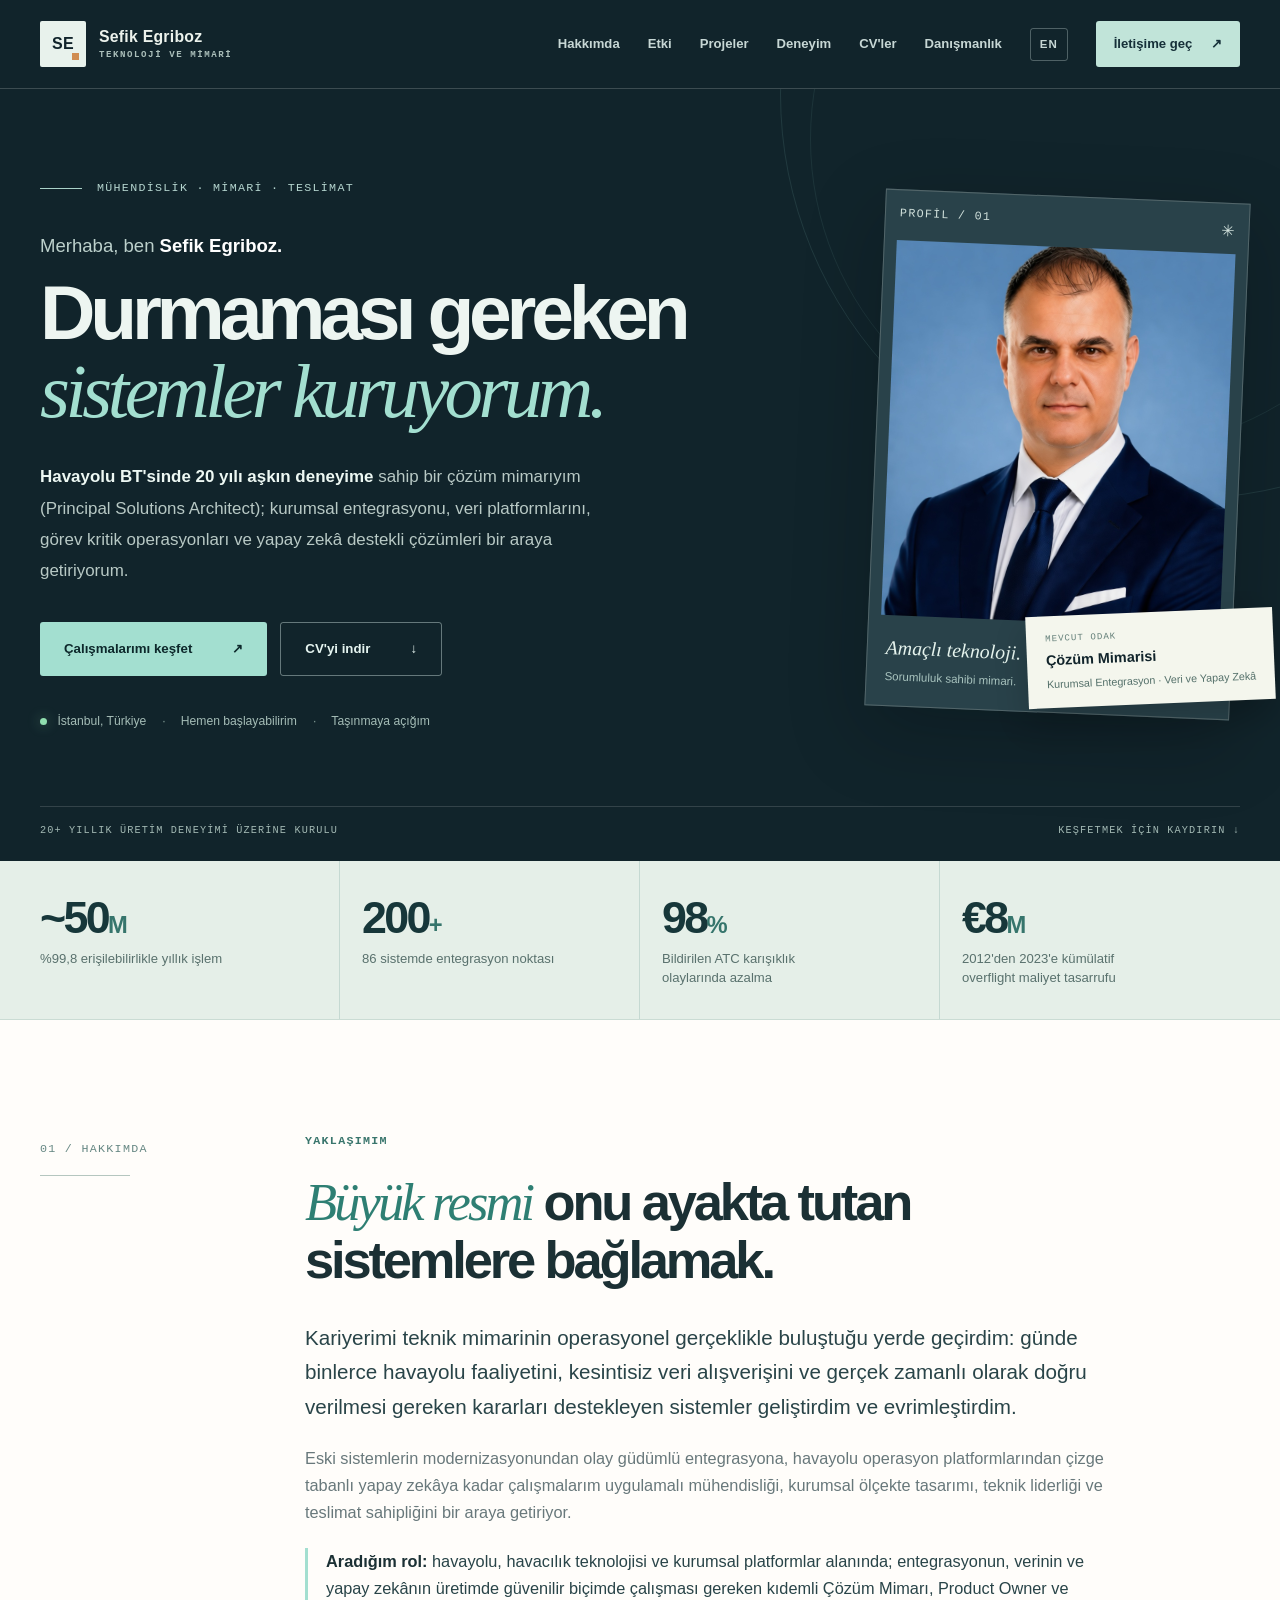
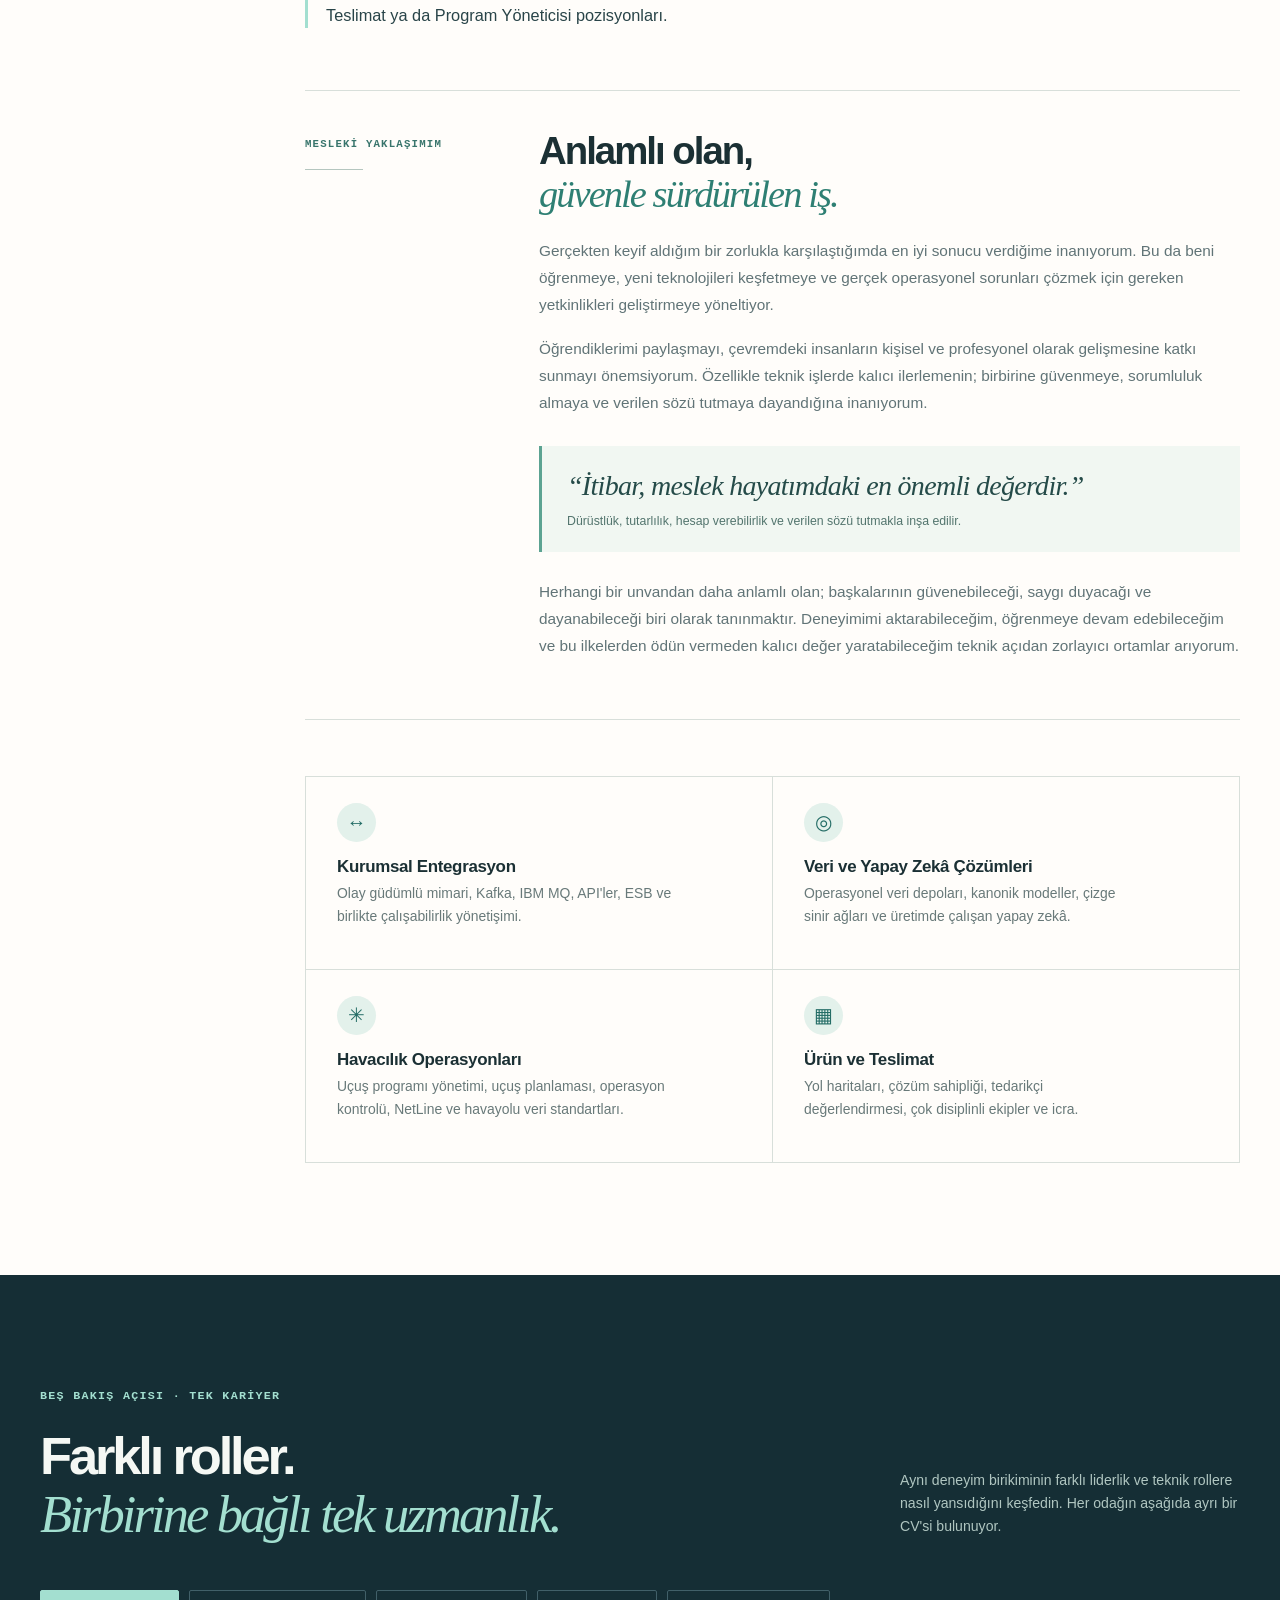
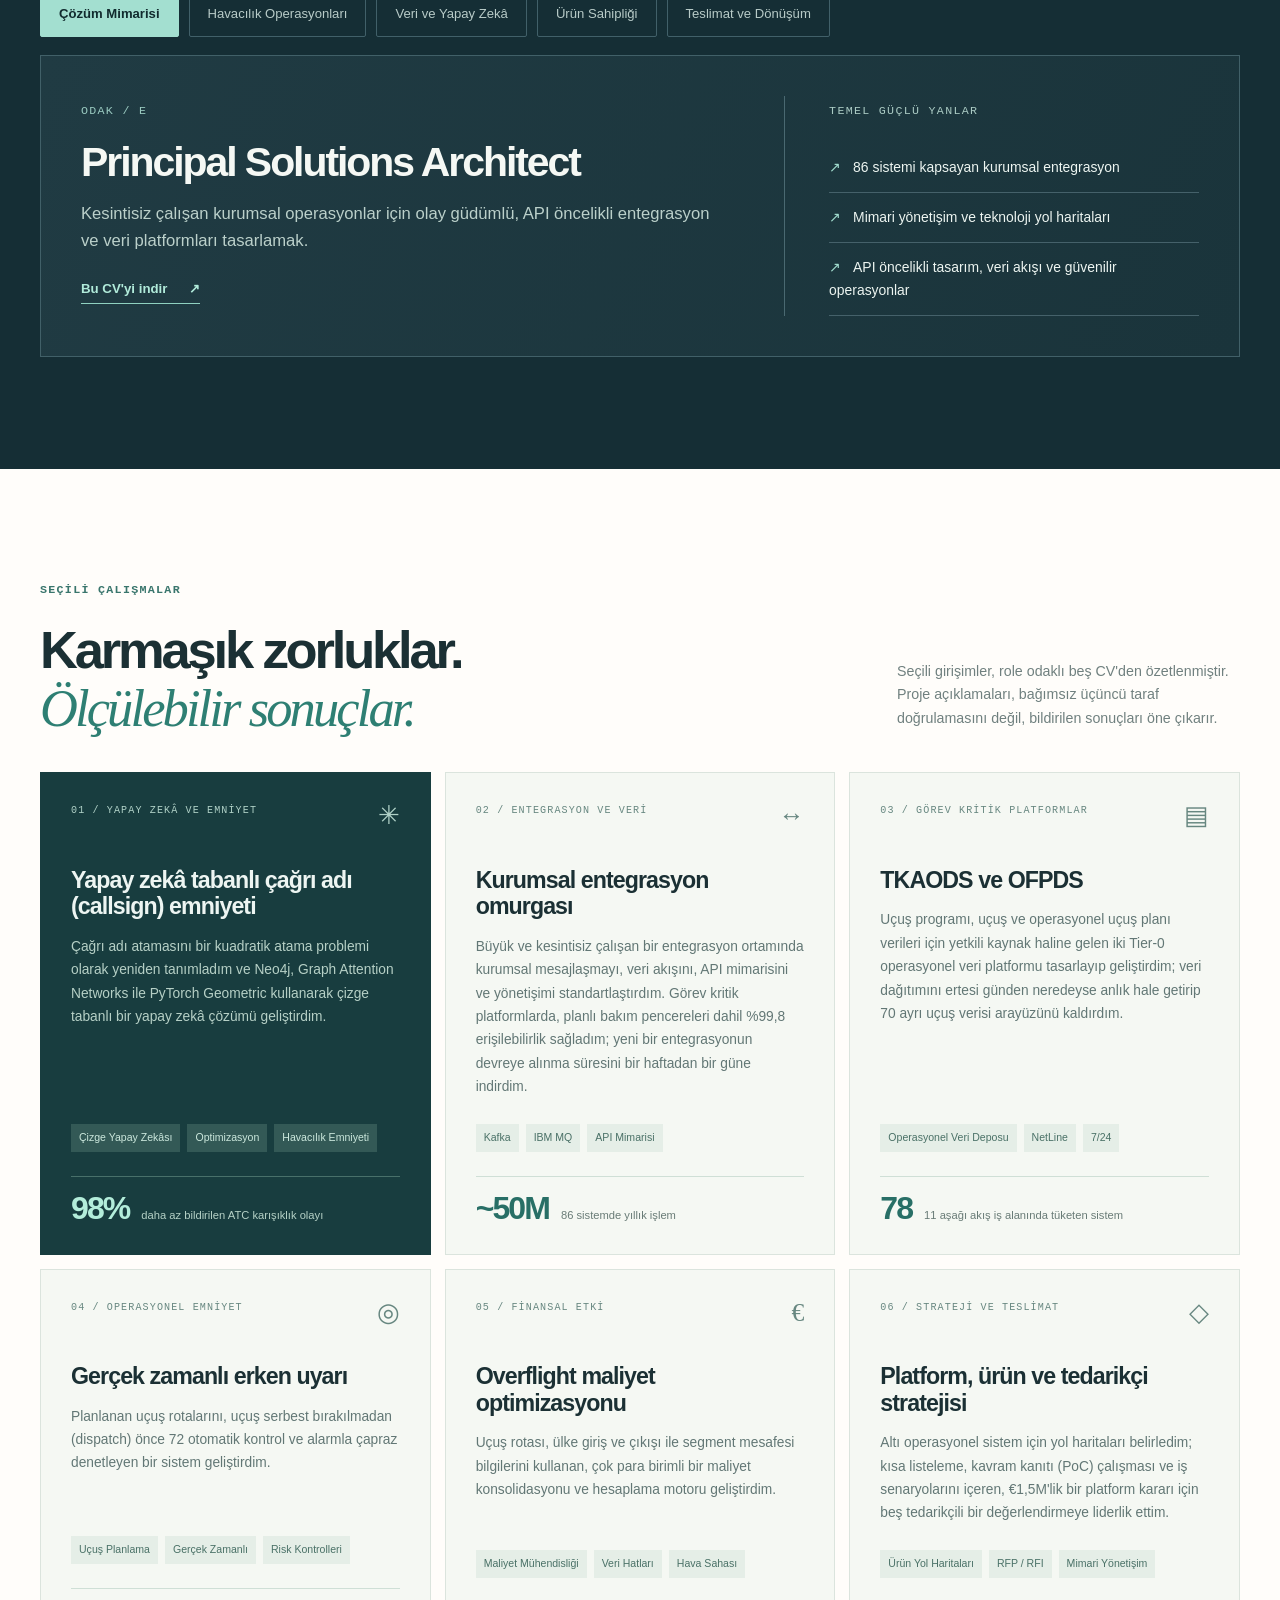
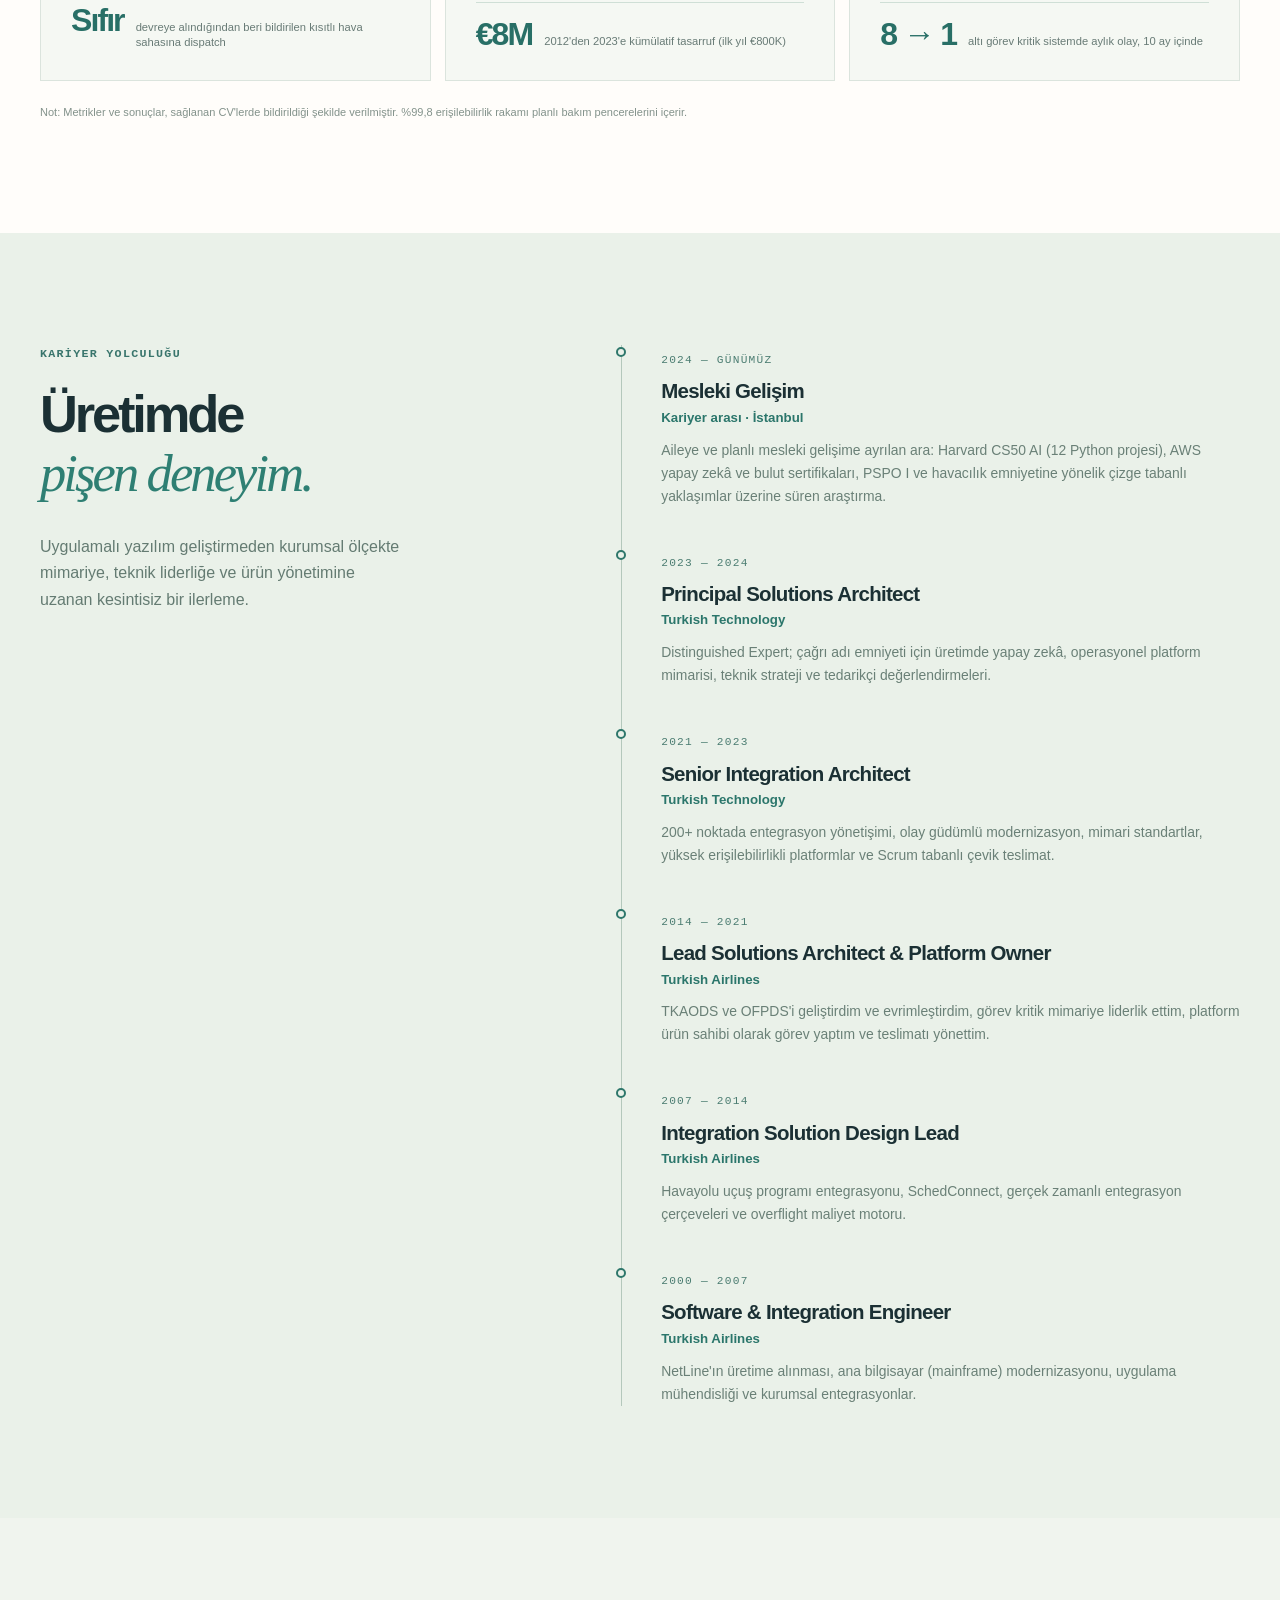
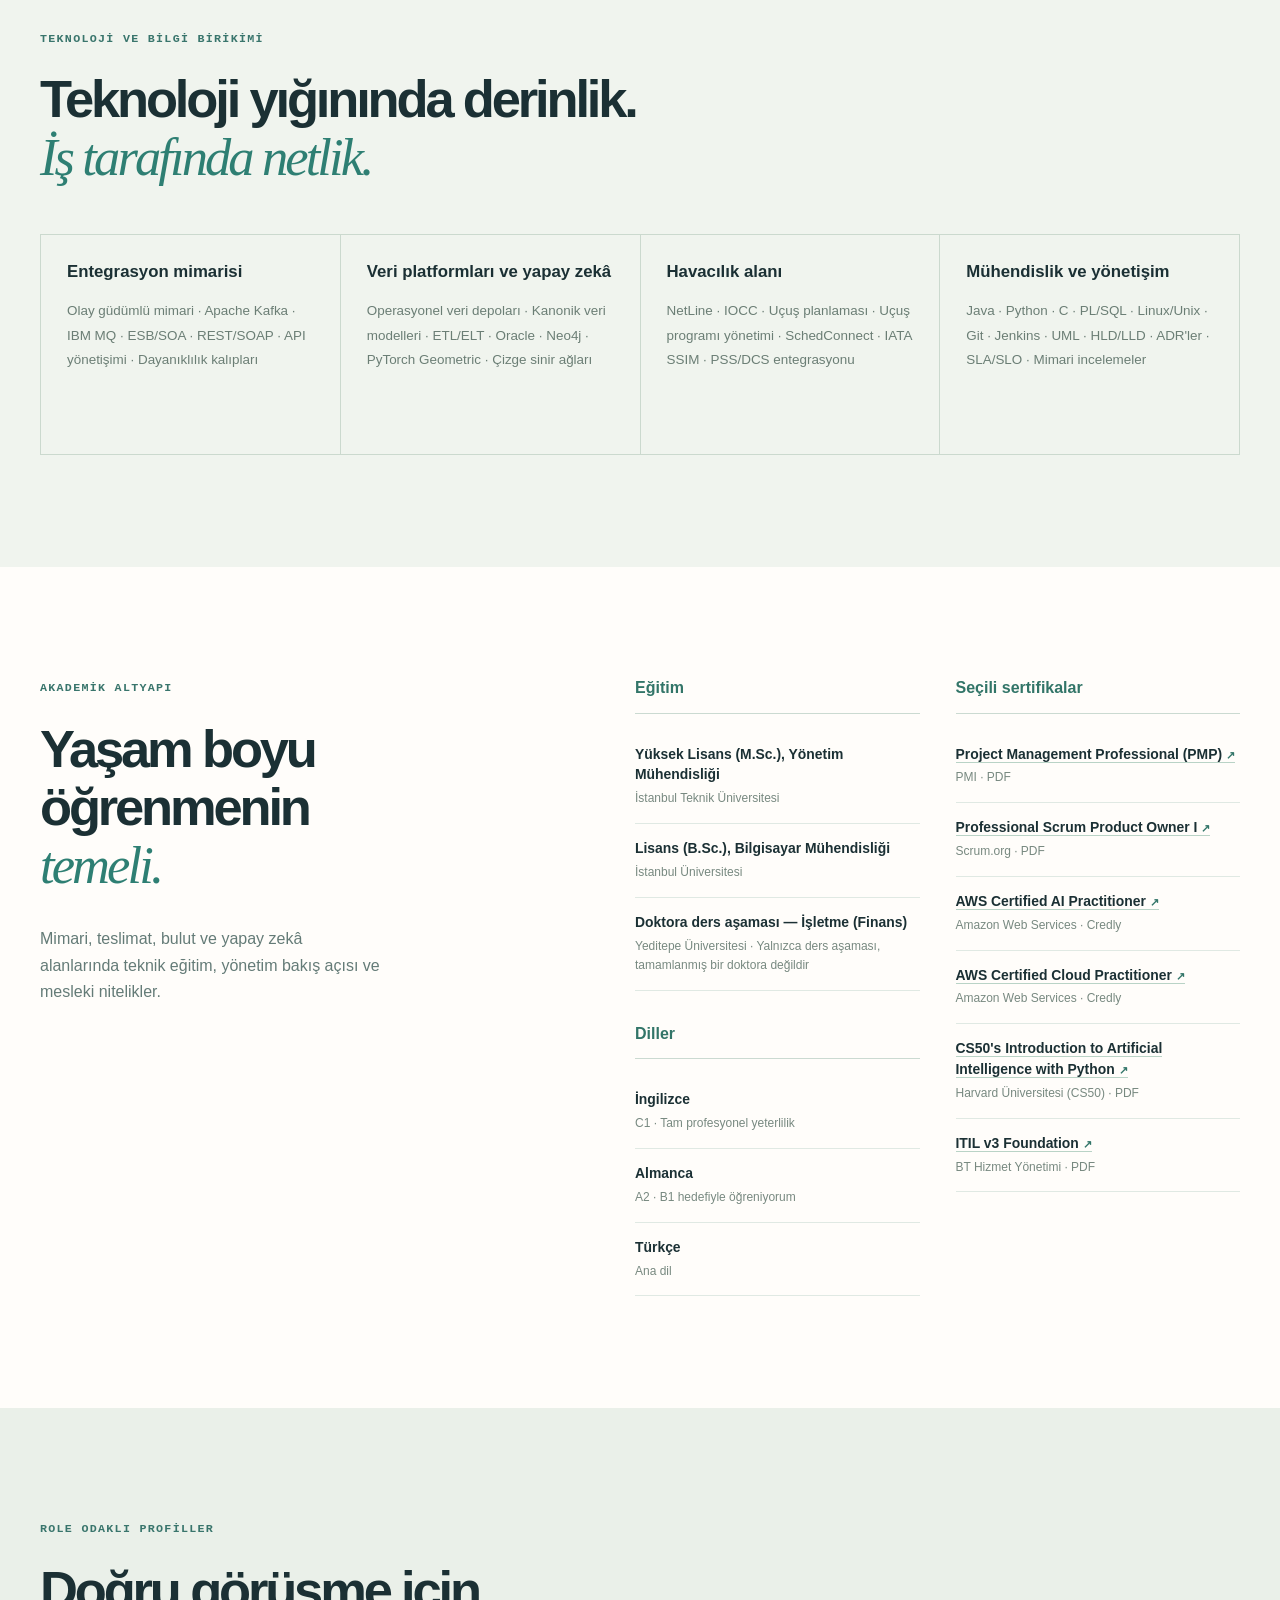
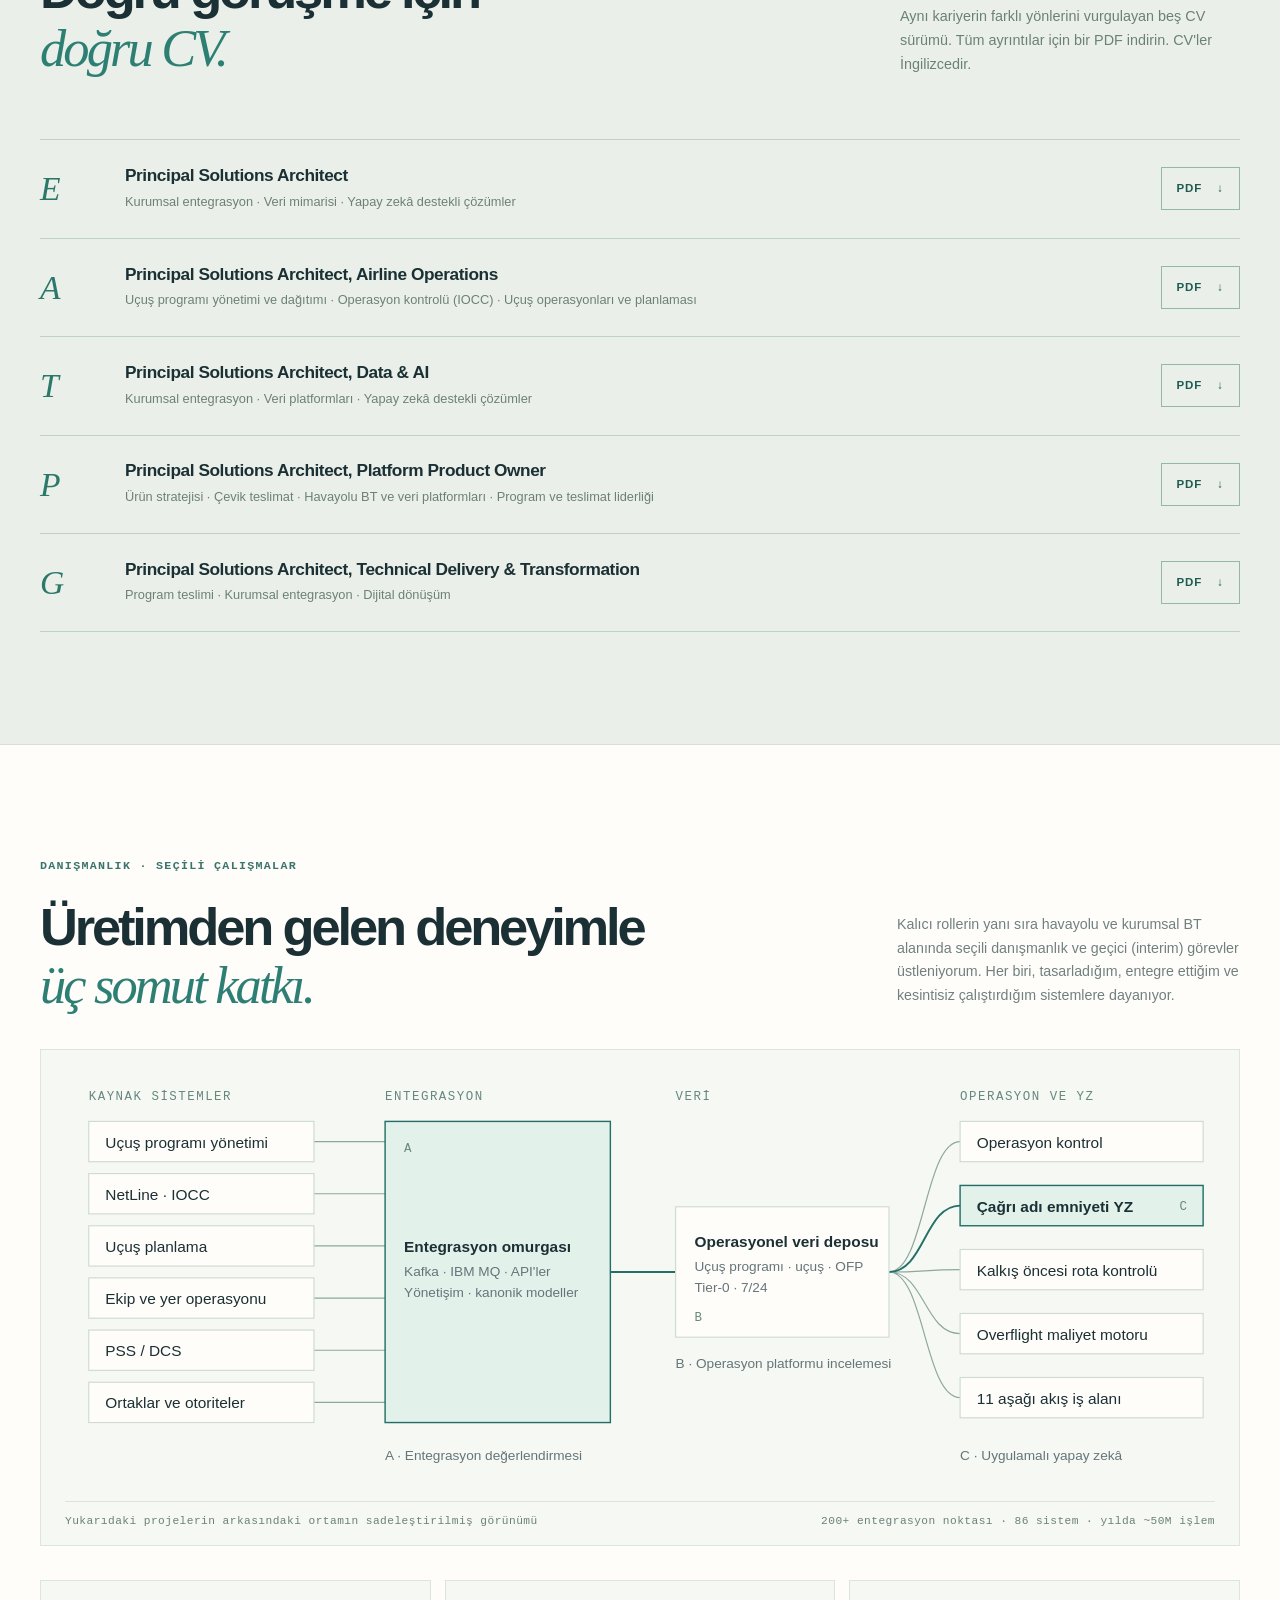
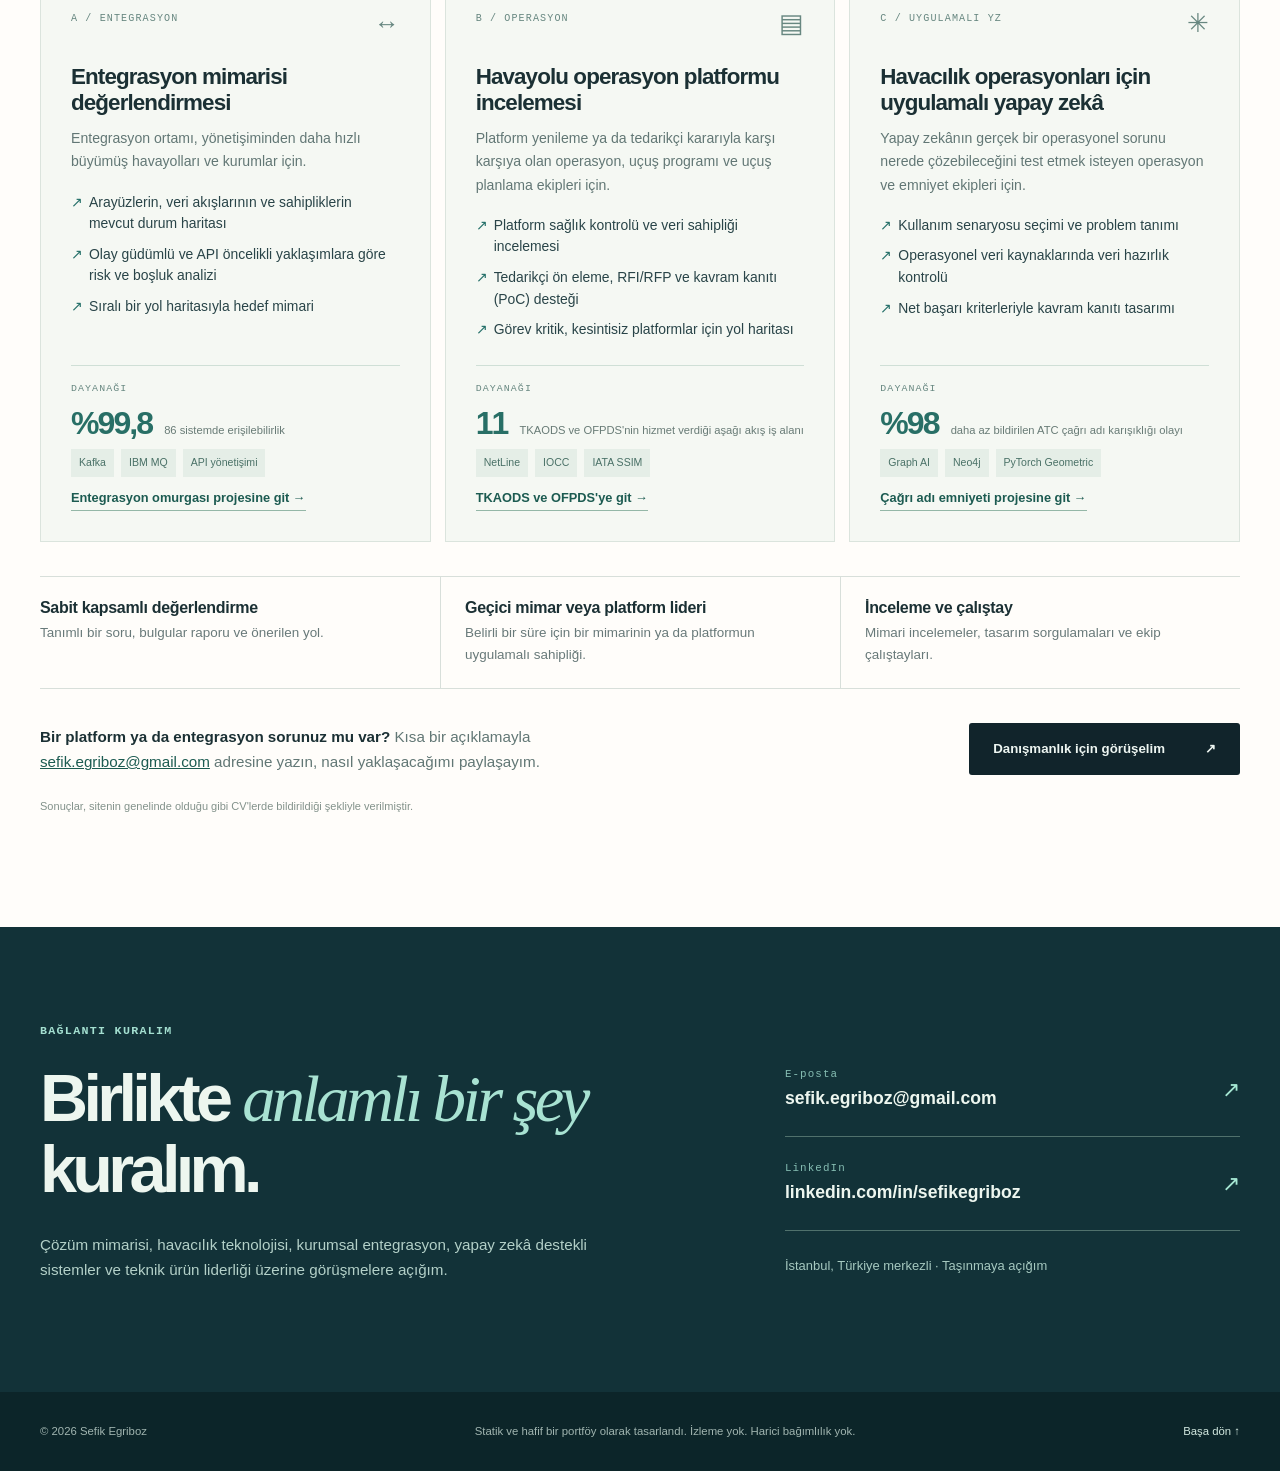
==== tr/index.html @ 8cf84177 "Refresh stylesheet cache after philosophy update" ====
<!doctype html>
<html lang="tr">
<head>
  <meta charset="utf-8">
  <meta name="viewport" content="width=device-width, initial-scale=1">
  <meta name="description" content="Sefik Egriboz — havayolu BT'sinde 20 yılı aşkın deneyime sahip Principal Solutions Architect: kurumsal entegrasyon, veri mimarisi, yapay zekâ destekli emniyet sistemleri ve teknik ürün teslimi.">
  <meta name="theme-color" content="#11242b">
  <meta name="color-scheme" content="light">
  <meta property="og:type" content="website">
  <meta property="og:locale" content="tr_TR">
  <meta property="og:title" content="Sefik Egriboz | Principal Solutions Architect ve Havacılık BT">
  <meta property="og:description" content="Kurumsal entegrasyon, havacılık teknolojisi ve yapay zekâ destekli çözümler. Seçili projeleri, mesleki deneyimi ve role odaklı CV'leri inceleyin.">
  <title>Sefik Egriboz | Principal Solutions Architect ve Havacılık BT</title>
  <link rel="canonical" href="https://sefikegriboz.net/tr/">
  <meta property="og:url" content="https://sefikegriboz.net/tr/">
  <link rel="alternate" hreflang="en" href="https://sefikegriboz.net/">
  <link rel="alternate" hreflang="tr" href="https://sefikegriboz.net/tr/">
  <link rel="alternate" hreflang="x-default" href="https://sefikegriboz.net/">
  <link rel="icon" href="../favicon.svg" type="image/svg+xml">
  <link rel="stylesheet" href="../style.css?v=20261109">
  <script src="../script.js" defer></script>
</head>
<body>
  <a class="skip-link" href="#main">İçeriğe geç</a>
  <header class="site-header" id="top">
    <div class="container header-inner">
      <a class="wordmark" href="#top" aria-label="Sefik Egriboz — ana sayfa"><span class="wordmark-mark" aria-hidden="true">SE<span class="mark-square"></span></span><span>Sefik Egriboz<span class="wordmark-sub">TEKNOLOJİ VE MİMARİ</span></span></a>
      <button class="nav-toggle" type="button" aria-expanded="false" aria-controls="site-nav" aria-label="Menüyü aç/kapat"><span></span><span></span><span></span></button>
      <nav class="site-nav" id="site-nav" aria-label="Ana gezinme">
        <a href="#about">Hakkımda</a><a href="#impact">Etki</a><a href="#work">Projeler</a><a href="#experience">Deneyim</a><a href="#cv">CV'ler</a><a href="#advisory">Danışmanlık</a><a class="lang-link" href="../" hreflang="en" lang="en" aria-label="English version">EN</a>
        <a class="nav-contact" href="#contact">İletişime geç <span aria-hidden="true">↗</span></a>
      </nav>
    </div>
  </header>

  <main id="main">
    <section class="hero" aria-labelledby="hero-title">
      <div class="hero-arc hero-arc-1" aria-hidden="true"></div><div class="hero-arc hero-arc-2" aria-hidden="true"></div>
      <div class="container hero-grid">
        <div class="hero-content">
          <div class="eyebrow"><span class="eyebrow-line"></span><span>MÜHENDİSLİK · MİMARİ · TESLİMAT</span></div>
          <p class="hero-pretitle">Merhaba, ben <strong>Sefik Egriboz.</strong></p>
          <h1 id="hero-title">Durmaması gereken <span class="hero-italic">sistemler kuruyorum.</span></h1>
          <p class="hero-lead"><strong>Havayolu BT'sinde 20 yılı aşkın deneyime</strong> sahip bir çözüm mimarıyım (Principal Solutions Architect); kurumsal entegrasyonu, veri platformlarını, görev kritik operasyonları ve yapay zekâ destekli çözümleri bir araya getiriyorum.</p>
          <div class="hero-actions"><a class="btn btn-primary" href="#work">Çalışmalarımı keşfet <span aria-hidden="true">↗</span></a><a class="btn btn-outline" href="../Sefik_Egriboz_E.pdf" download>CV'yi indir <span aria-hidden="true">↓</span></a></div>
          <div class="hero-meta"><span><span class="meta-dot" aria-hidden="true"></span> İstanbul, Türkiye</span><span>Hemen başlayabilirim</span><span>Taşınmaya açığım</span></div>
        </div>
        <div class="hero-visual">
          <div class="portrait-frame"><div class="portrait-topline"><span class="mono">PROFİL / 01</span><span aria-hidden="true">✳</span></div><img src="../sefikEgriboz.jpg" alt="Sefik Egriboz portresi" width="224" height="316"><div class="portrait-footer"><strong>Amaçlı teknoloji.</strong><span>Sorumluluk sahibi mimari.</span></div></div>
          <div class="hero-note"><span class="mono">MEVCUT ODAK</span><strong>Çözüm Mimarisi</strong><span>Kurumsal Entegrasyon · Veri ve Yapay Zekâ</span></div>
        </div>
      </div>
      <div class="container hero-bottom"><span class="mono">20+ YILLIK ÜRETİM DENEYİMİ ÜZERİNE KURULU</span><span class="scrollhint">KEŞFETMEK İÇİN KAYDIRIN <span aria-hidden="true">↓</span></span></div>
    </section>

    <section id="impact" class="impact-bar" aria-label="Seçili mesleki sonuçlar">
      <div class="container impact-grid">
        <div class="impact-item"><strong>~50<span>M</span></strong><p>%99,8 erişilebilirlikle yıllık işlem</p></div>
        <div class="impact-item"><strong>200<span>+</span></strong><p>86 sistemde entegrasyon noktası</p></div>
        <div class="impact-item"><strong>98<span>%</span></strong><p>Bildirilen ATC karışıklık olaylarında azalma</p></div>
        <div class="impact-item"><strong>€8<span>M</span></strong><p>2012'den 2023'e kümülatif overflight maliyet tasarrufu</p></div>
      </div>
    </section>

    <section class="section section-light" id="about">
      <div class="container about-grid">
        <div class="section-side"><span class="section-number">01 / HAKKIMDA</span><span class="side-rule"></span></div>
        <div>
          <div class="section-kicker">YAKLAŞIMIM</div>
          <h2 class="section-heading"><em>Büyük resmi</em> onu ayakta tutan sistemlere bağlamak.</h2>
          <p class="intro-copy">Kariyerimi teknik mimarinin operasyonel gerçeklikle buluştuğu yerde geçirdim: günde binlerce havayolu faaliyetini, kesintisiz veri alışverişini ve gerçek zamanlı olarak doğru verilmesi gereken kararları destekleyen sistemler geliştirdim ve evrimleştirdim.</p>
          <p class="body-copy">Eski sistemlerin modernizasyonundan olay güdümlü entegrasyona, havayolu operasyon platformlarından çizge tabanlı yapay zekâya kadar çalışmalarım uygulamalı mühendisliği, kurumsal ölçekte tasarımı, teknik liderliği ve teslimat sahipliğini bir araya getiriyor.</p>
          <p class="body-copy looking-for"><strong>Aradığım rol:</strong> havayolu, havacılık teknolojisi ve kurumsal platformlar alanında; entegrasyonun, verinin ve yapay zekânın üretimde güvenilir biçimde çalışması gereken kıdemli Çözüm Mimarı, Product Owner ve Teslimat ya da Program Yöneticisi pozisyonları.</p>
          <div class="professional-philosophy" aria-labelledby="philosophy-title">
            <div class="philosophy-label"><span class="mono">MESLEKİ YAKLAŞIMIM</span><span class="side-rule" aria-hidden="true"></span></div>
            <div class="philosophy-copy">
              <h3 id="philosophy-title">Anlamlı olan,<br><em>güvenle sürdürülen iş.</em></h3>
              <p>Gerçekten keyif aldığım bir zorlukla karşılaştığımda en iyi sonucu verdiğime inanıyorum. Bu da beni öğrenmeye, yeni teknolojileri keşfetmeye ve gerçek operasyonel sorunları çözmek için gereken yetkinlikleri geliştirmeye yöneltiyor.</p>
              <p>Öğrendiklerimi paylaşmayı, çevremdeki insanların kişisel ve profesyonel olarak gelişmesine katkı sunmayı önemsiyorum. Özellikle teknik işlerde kalıcı ilerlemenin; birbirine güvenmeye, sorumluluk almaya ve verilen sözü tutmaya dayandığına inanıyorum.</p>
              <blockquote><p>“İtibar, meslek hayatımdaki en önemli değerdir.”</p><cite>Dürüstlük, tutarlılık, hesap verebilirlik ve verilen sözü tutmakla inşa edilir.</cite></blockquote>
              <p>Herhangi bir unvandan daha anlamlı olan; başkalarının güvenebileceği, saygı duyacağı ve dayanabileceği biri olarak tanınmaktır. Deneyimimi aktarabileceğim, öğrenmeye devam edebileceğim ve bu ilkelerden ödün vermeden kalıcı değer yaratabileceğim teknik açıdan zorlayıcı ortamlar arıyorum.</p>
            </div>
          </div>
          <div class="discipline-grid">
            <article class="discipline"><span class="discipline-icon" aria-hidden="true">↔</span><h3>Kurumsal Entegrasyon</h3><p>Olay güdümlü mimari, Kafka, IBM MQ, API'ler, ESB ve birlikte çalışabilirlik yönetişimi.</p></article>
            <article class="discipline"><span class="discipline-icon" aria-hidden="true">◎</span><h3>Veri ve Yapay Zekâ Çözümleri</h3><p>Operasyonel veri depoları, kanonik modeller, çizge sinir ağları ve üretimde çalışan yapay zekâ.</p></article>
            <article class="discipline"><span class="discipline-icon" aria-hidden="true">✳</span><h3>Havacılık Operasyonları</h3><p>Uçuş programı yönetimi, uçuş planlaması, operasyon kontrolü, NetLine ve havayolu veri standartları.</p></article>
            <article class="discipline"><span class="discipline-icon" aria-hidden="true">▦</span><h3>Ürün ve Teslimat</h3><p>Yol haritaları, çözüm sahipliği, tedarikçi değerlendirmesi, çok disiplinli ekipler ve icra.</p></article>
          </div>
        </div>
      </div>
    </section>

    <section class="section section-dark focus-section" id="focus">
      <div class="container">
        <div class="focus-heading"><div><div class="section-kicker kicker-light">BEŞ BAKIŞ AÇISI · TEK KARİYER</div><h2 class="section-heading light-heading">Farklı roller.<br><em>Birbirine bağlı tek uzmanlık.</em></h2></div><p>Aynı deneyim birikiminin farklı liderlik ve teknik rollere nasıl yansıdığını keşfedin. Her odağın aşağıda ayrı bir CV'si bulunuyor.</p></div>
        <div class="focus-tabs" role="group" aria-label="Bir mesleki odak seçin">
          <button type="button" class="focus-tab active" data-focus="E" aria-pressed="true">Çözüm Mimarisi</button>
          <button type="button" class="focus-tab" data-focus="A" aria-pressed="false">Havacılık Operasyonları</button>
          <button type="button" class="focus-tab" data-focus="T" aria-pressed="false">Veri ve Yapay Zekâ</button>
          <button type="button" class="focus-tab" data-focus="P" aria-pressed="false">Ürün Sahipliği</button>
          <button type="button" class="focus-tab" data-focus="G" aria-pressed="false">Teslimat ve Dönüşüm</button>
        </div>
        <div class="focus-panel" id="focus-panel" aria-live="polite">
          <div><span class="mono focus-label" id="focus-label">ODAK / E</span><h3 id="focus-title">Principal Solutions Architect</h3><p id="focus-description">Kesintisiz çalışan kurumsal operasyonlar için olay güdümlü, API öncelikli entegrasyon ve veri platformları tasarlamak.</p><a id="focus-download" class="text-link" href="../Sefik_Egriboz_E.pdf" download>Bu CV'yi indir <span aria-hidden="true">↗</span></a></div>
          <div class="focus-points"><span class="mono">TEMEL GÜÇLÜ YANLAR</span><ul id="focus-list"><li>86 sistemi kapsayan kurumsal entegrasyon</li><li>Mimari yönetişim ve teknoloji yol haritaları</li><li>API öncelikli tasarım, veri akışı ve güvenilir operasyonlar</li></ul></div>
        </div>
      </div>
    </section>

    <section class="section section-light" id="work">
      <div class="container">
        <div class="section-splithead"><div><div class="section-kicker">SEÇİLİ ÇALIŞMALAR</div><h2 class="section-heading">Karmaşık zorluklar.<br><em>Ölçülebilir sonuçlar.</em></h2></div><p>Seçili girişimler, role odaklı beş CV'den özetlenmiştir. Proje açıklamaları, bağımsız üçüncü taraf doğrulamasını değil, bildirilen sonuçları öne çıkarır.</p></div>
        <div class="project-grid">
          <article class="project-card project-featured" id="project-callsign"><div class="project-top"><span>01 / YAPAY ZEKÂ VE EMNİYET</span><span class="project-icon" aria-hidden="true">✳</span></div><h3>Yapay zekâ tabanlı çağrı adı (callsign) emniyeti</h3><p>Çağrı adı atamasını bir kuadratik atama problemi olarak yeniden tanımladım ve Neo4j, Graph Attention Networks ile PyTorch Geometric kullanarak çizge tabanlı bir yapay zekâ çözümü geliştirdim.</p><div class="project-tags"><span>Çizge Yapay Zekâsı</span><span>Optimizasyon</span><span>Havacılık Emniyeti</span></div><div class="project-result"><strong>98%</strong><span>daha az bildirilen ATC karışıklık olayı</span></div></article>
          <article class="project-card" id="project-integration"><div class="project-top"><span>02 / ENTEGRASYON VE VERİ</span><span class="project-icon" aria-hidden="true">↔</span></div><h3>Kurumsal entegrasyon omurgası</h3><p>Büyük ve kesintisiz çalışan bir entegrasyon ortamında kurumsal mesajlaşmayı, veri akışını, API mimarisini ve yönetişimi standartlaştırdım. Görev kritik platformlarda, planlı bakım pencereleri dahil %99,8 erişilebilirlik sağladım; yeni bir entegrasyonun devreye alınma süresini bir haftadan bir güne indirdim.</p><div class="project-tags"><span>Kafka</span><span>IBM MQ</span><span>API Mimarisi</span></div><div class="project-result"><strong>~50M</strong><span>86 sistemde yıllık işlem</span></div></article>
          <article class="project-card" id="project-ods"><div class="project-top"><span>03 / GÖREV KRİTİK PLATFORMLAR</span><span class="project-icon" aria-hidden="true">▤</span></div><h3>TKAODS ve OFPDS</h3><p>Uçuş programı, uçuş ve operasyonel uçuş planı verileri için yetkili kaynak haline gelen iki Tier-0 operasyonel veri platformu tasarlayıp geliştirdim; veri dağıtımını ertesi günden neredeyse anlık hale getirip 70 ayrı uçuş verisi arayüzünü kaldırdım.</p><div class="project-tags"><span>Operasyonel Veri Deposu</span><span>NetLine</span><span>7/24</span></div><div class="project-result"><strong>78</strong><span>11 aşağı akış iş alanında tüketen sistem</span></div></article>
          <article class="project-card"><div class="project-top"><span>04 / OPERASYONEL EMNİYET</span><span class="project-icon" aria-hidden="true">◎</span></div><h3>Gerçek zamanlı erken uyarı</h3><p>Planlanan uçuş rotalarını, uçuş serbest bırakılmadan (dispatch) önce 72 otomatik kontrol ve alarmla çapraz denetleyen bir sistem geliştirdim.</p><div class="project-tags"><span>Uçuş Planlama</span><span>Gerçek Zamanlı</span><span>Risk Kontrolleri</span></div><div class="project-result"><strong>Sıfır</strong><span>devreye alındığından beri bildirilen kısıtlı hava sahasına dispatch</span></div></article>
          <article class="project-card"><div class="project-top"><span>05 / FİNANSAL ETKİ</span><span class="project-icon" aria-hidden="true">€</span></div><h3>Overflight maliyet optimizasyonu</h3><p>Uçuş rotası, ülke giriş ve çıkışı ile segment mesafesi bilgilerini kullanan, çok para birimli bir maliyet konsolidasyonu ve hesaplama motoru geliştirdim.</p><div class="project-tags"><span>Maliyet Mühendisliği</span><span>Veri Hatları</span><span>Hava Sahası</span></div><div class="project-result"><strong>€8M</strong><span>2012'den 2023'e kümülatif tasarruf (ilk yıl €800K)</span></div></article>
          <article class="project-card"><div class="project-top"><span>06 / STRATEJİ VE TESLİMAT</span><span class="project-icon" aria-hidden="true">◇</span></div><h3>Platform, ürün ve tedarikçi stratejisi</h3><p>Altı operasyonel sistem için yol haritaları belirledim; kısa listeleme, kavram kanıtı (PoC) çalışması ve iş senaryolarını içeren, €1,5M'lik bir platform kararı için beş tedarikçili bir değerlendirmeye liderlik ettim.</p><div class="project-tags"><span>Ürün Yol Haritaları</span><span>RFP / RFI</span><span>Mimari Yönetişim</span></div><div class="project-result"><strong>8 → 1</strong><span>altı görev kritik sistemde aylık olay, 10 ay içinde</span></div></article>
        </div>
        <p class="metric-note">Not: Metrikler ve sonuçlar, sağlanan CV'lerde bildirildiği şekilde verilmiştir. %99,8 erişilebilirlik rakamı planlı bakım pencerelerini içerir.</p>
      </div>
    </section>

    <section class="section experience-section" id="experience">
      <div class="container experience-layout">
        <div><div class="section-kicker">KARİYER YOLCULUĞU</div><h2 class="section-heading">Üretimde<br><em>pişen deneyim.</em></h2><p class="experience-intro">Uygulamalı yazılım geliştirmeden kurumsal ölçekte mimariye, teknik liderliğe ve ürün yönetimine uzanan kesintisiz bir ilerleme.</p></div>
        <div class="timeline">
          <article class="timeline-item"><span class="timeline-date">2024 — GÜNÜMÜZ</span><h3>Mesleki Gelişim</h3><p class="timeline-org">Kariyer arası · İstanbul</p><p>Aileye ve planlı mesleki gelişime ayrılan ara: Harvard CS50 AI (12 Python projesi), AWS yapay zekâ ve bulut sertifikaları, PSPO I ve havacılık emniyetine yönelik çizge tabanlı yaklaşımlar üzerine süren araştırma.</p></article>
          <article class="timeline-item"><span class="timeline-date">2023 — 2024</span><h3>Principal Solutions Architect</h3><p class="timeline-org">Turkish Technology</p><p>Distinguished Expert; çağrı adı emniyeti için üretimde yapay zekâ, operasyonel platform mimarisi, teknik strateji ve tedarikçi değerlendirmeleri.</p></article>
          <article class="timeline-item"><span class="timeline-date">2021 — 2023</span><h3>Senior Integration Architect</h3><p class="timeline-org">Turkish Technology</p><p>200+ noktada entegrasyon yönetişimi, olay güdümlü modernizasyon, mimari standartlar, yüksek erişilebilirlikli platformlar ve Scrum tabanlı çevik teslimat.</p></article>
          <article class="timeline-item"><span class="timeline-date">2014 — 2021</span><h3>Lead Solutions Architect &amp; Platform Owner</h3><p class="timeline-org">Turkish Airlines</p><p>TKAODS ve OFPDS'i geliştirdim ve evrimleştirdim, görev kritik mimariye liderlik ettim, platform ürün sahibi olarak görev yaptım ve teslimatı yönettim.</p></article>
          <article class="timeline-item"><span class="timeline-date">2007 — 2014</span><h3>Integration Solution Design Lead</h3><p class="timeline-org">Turkish Airlines</p><p>Havayolu uçuş programı entegrasyonu, SchedConnect, gerçek zamanlı entegrasyon çerçeveleri ve overflight maliyet motoru.</p></article>
          <article class="timeline-item"><span class="timeline-date">2000 — 2007</span><h3>Software &amp; Integration Engineer</h3><p class="timeline-org">Turkish Airlines</p><p>NetLine'ın üretime alınması, ana bilgisayar (mainframe) modernizasyonu, uygulama mühendisliği ve kurumsal entegrasyonlar.</p></article>
        </div>
      </div>
    </section>

    <section class="section skills-section" id="expertise"><div class="container"><div class="section-kicker">TEKNOLOJİ VE BİLGİ BİRİKİMİ</div><h2 class="section-heading">Teknoloji yığınında derinlik.<br><em>İş tarafında netlik.</em></h2><div class="skill-grid">
      <div class="skill-block"><h3>Entegrasyon mimarisi</h3><p>Olay güdümlü mimari · Apache Kafka · IBM MQ · ESB/SOA · REST/SOAP · API yönetişimi · Dayanıklılık kalıpları</p></div>
      <div class="skill-block"><h3>Veri platformları ve yapay zekâ</h3><p>Operasyonel veri depoları · Kanonik veri modelleri · ETL/ELT · Oracle · Neo4j · PyTorch Geometric · Çizge sinir ağları</p></div>
      <div class="skill-block"><h3>Havacılık alanı</h3><p>NetLine · IOCC · Uçuş planlaması · Uçuş programı yönetimi · SchedConnect · IATA SSIM · PSS/DCS entegrasyonu</p></div>
      <div class="skill-block"><h3>Mühendislik ve yönetişim</h3><p>Java · Python · C · PL/SQL · Linux/Unix · Git · Jenkins · UML · HLD/LLD · ADR'ler · SLA/SLO · Mimari incelemeler</p></div>
    </div></div></section>

    <section class="section section-light credentials-section" id="credentials"><div class="container credential-grid"><div><div class="section-kicker">AKADEMİK ALTYAPI</div><h2 class="section-heading">Yaşam boyu öğrenmenin<br><em>temeli.</em></h2><p>Mimari, teslimat, bulut ve yapay zekâ alanlarında teknik eğitim, yönetim bakış açısı ve mesleki nitelikler.</p></div><div class="credential-columns"><div><h3>Eğitim</h3><div class="credential-entry"><strong>Yüksek Lisans (M.Sc.), Yönetim Mühendisliği</strong><span>İstanbul Teknik Üniversitesi</span></div><div class="credential-entry"><strong>Lisans (B.Sc.), Bilgisayar Mühendisliği</strong><span>İstanbul Üniversitesi</span></div><div class="credential-entry"><strong>Doktora ders aşaması — İşletme (Finans)</strong><span>Yeditepe Üniversitesi · Yalnızca ders aşaması, tamamlanmış bir doktora değildir</span></div><h3 class="credential-subhead">Diller</h3><div class="credential-entry"><strong>İngilizce</strong><span>C1 · Tam profesyonel yeterlilik</span></div><div class="credential-entry"><strong>Almanca</strong><span>A2 · B1 hedefiyle öğreniyorum</span></div><div class="credential-entry"><strong>Türkçe</strong><span>Ana dil</span></div></div><div><h3>Seçili sertifikalar</h3><div class="credential-entry"><strong><a class="credential-link" href="../certificates/Sefik_Egriboz_PMP.pdf" target="_blank" rel="noopener" aria-label="Project Management Professional (PMP) sertifikası, PDF, yeni sekmede açılır">Project Management Professional (PMP)&nbsp;<span class="credential-arrow" aria-hidden="true">↗</span></a></strong><span>PMI · PDF</span></div><div class="credential-entry"><strong><a class="credential-link" href="../certificates/Sefik_Egriboz_PSPO_I.pdf" target="_blank" rel="noopener" aria-label="Professional Scrum Product Owner I sertifikası, PDF, yeni sekmede açılır">Professional Scrum Product Owner I&nbsp;<span class="credential-arrow" aria-hidden="true">↗</span></a></strong><span>Scrum.org · PDF</span></div><div class="credential-entry"><strong><a class="credential-link" href="https://www.credly.com/badges/edf38120-2a36-4c42-8e64-8721676bbc11/public_url" target="_blank" rel="noopener" aria-label="AWS Certified AI Practitioner, Credly'de doğrula, yeni sekmede açılır">AWS Certified AI Practitioner&nbsp;<span class="credential-arrow" aria-hidden="true">↗</span></a></strong><span>Amazon Web Services · Credly</span></div><div class="credential-entry"><strong><a class="credential-link" href="https://www.credly.com/badges/56a1d5a8-90d3-4fad-a31d-5dba630f3f34/public_url" target="_blank" rel="noopener" aria-label="AWS Certified Cloud Practitioner, Credly'de doğrula, yeni sekmede açılır">AWS Certified Cloud Practitioner&nbsp;<span class="credential-arrow" aria-hidden="true">↗</span></a></strong><span>Amazon Web Services · Credly</span></div><div class="credential-entry"><strong><a class="credential-link" href="../certificates/Sefik_Egriboz_CS50_AI.pdf" target="_blank" rel="noopener" aria-label="CS50's Introduction to Artificial Intelligence with Python sertifikası, PDF, yeni sekmede açılır">CS50's Introduction to Artificial Intelligence with Python&nbsp;<span class="credential-arrow" aria-hidden="true">↗</span></a></strong><span>Harvard Üniversitesi (CS50) · PDF</span></div><div class="credential-entry"><strong><a class="credential-link" href="../certificates/Sefik_Egriboz_ITIL_Foundation.pdf" target="_blank" rel="noopener" aria-label="ITIL v3 Foundation sertifikası, PDF, yeni sekmede açılır">ITIL v3 Foundation&nbsp;<span class="credential-arrow" aria-hidden="true">↗</span></a></strong><span>BT Hizmet Yönetimi · PDF</span></div></div></div></div></section>

    <section class="section cv-section" id="cv"><div class="container"><div class="cv-header"><div><div class="section-kicker">ROLE ODAKLI PROFİLLER</div><h2 class="section-heading">Doğru görüşme için<br><em>doğru CV.</em></h2></div><p>Aynı kariyerin farklı yönlerini vurgulayan beş CV sürümü. Tüm ayrıntılar için bir PDF indirin. CV'ler İngilizcedir.</p></div><div class="cv-list">
      <article class="cv-row"><div class="cv-code">E</div><div><h3>Principal Solutions Architect</h3><p>Kurumsal entegrasyon · Veri mimarisi · Yapay zekâ destekli çözümler</p></div><a href="../Sefik_Egriboz_E.pdf" download class="cv-download" aria-label="Principal Solutions Architect CV'sini indir, PDF">PDF <span aria-hidden="true">↓</span></a></article>
      <article class="cv-row"><div class="cv-code">A</div><div><h3>Principal Solutions Architect, Airline Operations</h3><p>Uçuş programı yönetimi ve dağıtımı · Operasyon kontrolü (IOCC) · Uçuş operasyonları ve planlaması</p></div><a href="../Sefik_Egriboz_A.pdf" download class="cv-download" aria-label="Airline Operations CV'sini indir, PDF">PDF <span aria-hidden="true">↓</span></a></article>
      <article class="cv-row"><div class="cv-code">T</div><div><h3>Principal Solutions Architect, Data &amp; AI</h3><p>Kurumsal entegrasyon · Veri platformları · Yapay zekâ destekli çözümler</p></div><a href="../Sefik_Egriboz_T.pdf" download class="cv-download" aria-label="Data ve AI CV'sini indir, PDF">PDF <span aria-hidden="true">↓</span></a></article>
      <article class="cv-row"><div class="cv-code">P</div><div><h3>Principal Solutions Architect, Platform Product Owner</h3><p>Ürün stratejisi · Çevik teslimat · Havayolu BT ve veri platformları · Program ve teslimat liderliği</p></div><a href="../Sefik_Egriboz_P.pdf" download class="cv-download" aria-label="Product Owner CV'sini indir, PDF">PDF <span aria-hidden="true">↓</span></a></article>
      <article class="cv-row"><div class="cv-code">G</div><div><h3>Principal Solutions Architect, Technical Delivery &amp; Transformation</h3><p>Program teslimi · Kurumsal entegrasyon · Dijital dönüşüm</p></div><a href="../Sefik_Egriboz_G.pdf" download class="cv-download" aria-label="Technical Delivery ve Transformation CV'sini indir, PDF">PDF <span aria-hidden="true">↓</span></a></article>
    </div></div></section>

    <section class="section section-light advisory-section" id="advisory" aria-labelledby="advisory-title">
      <div class="container">
        <div class="section-splithead"><div><div class="section-kicker">DANIŞMANLIK · SEÇİLİ ÇALIŞMALAR</div><h2 class="section-heading" id="advisory-title">Üretimden gelen deneyimle<br><em>üç somut katkı.</em></h2></div><p>Kalıcı rollerin yanı sıra havayolu ve kurumsal BT alanında seçili danışmanlık ve geçici (interim) görevler üstleniyorum. Her biri, tasarladığım, entegre ettiğim ve kesintisiz çalıştırdığım sistemlere dayanıyor.</p></div>
        <figure class="advisory-figure">
          <p class="advisory-hint mono">Diyagramın tamamı için kaydırın →</p>
          <div class="advisory-scroll">
            <svg viewBox="0 0 970 350" role="img" aria-labelledby="adv-dg-t adv-dg-d">
              <title id="adv-dg-t">Üç çalışma alanının bir havayolu operasyon ortamındaki yeri</title>
              <desc id="adv-dg-d">Operasyonel kaynak sistemler bir entegrasyon omurgasını, omurga bir operasyonel veri deposunu besler; veri deposu operasyon kontrolüne, emniyet yapay zekâsına, rota kontrollerine, overflight maliyet motoruna ve aşağı akış iş alanlarına hizmet verir.</desc>
              <text class="lbl" x="20" y="22">KAYNAK SİSTEMLER</text><text class="lbl" x="270" y="22">ENTEGRASYON</text><text class="lbl" x="515" y="22">VERİ</text><text class="lbl" x="755" y="22">OPERASYON VE YZ</text>
              <path class="wire" d="M210 57 H270M210 101 H270M210 145 H270M210 189 H270M210 233 H270M210 277 H270"/>
              <path class="wire-hot" d="M460 167 H515"/>
              <path class="wire" d="M695 167 C725 167 725 57 755 57M695 167 C725 167 725 165 755 165M695 167 C725 167 725 219 755 219M695 167 C725 167 725 273 755 273"/>
              <path class="wire-hot" d="M695 167 C725 167 725 111 755 111"/>
              <rect class="box" x="20" y="40" width="190" height="34"/><text x="34" y="62">Uçuş programı yönetimi</text>
              <rect class="box" x="20" y="84" width="190" height="34"/><text x="34" y="106">NetLine · IOCC</text>
              <rect class="box" x="20" y="128" width="190" height="34"/><text x="34" y="150">Uçuş planlama</text>
              <rect class="box" x="20" y="172" width="190" height="34"/><text x="34" y="194">Ekip ve yer operasyonu</text>
              <rect class="box" x="20" y="216" width="190" height="34"/><text x="34" y="238">PSS / DCS</text>
              <rect class="box" x="20" y="260" width="190" height="34"/><text x="34" y="282">Ortaklar ve otoriteler</text>
              <rect class="spine" x="270" y="40" width="190" height="254"/>
              <text class="lbl" x="286" y="66">A</text>
              <text class="strong" x="286" y="150">Entegrasyon omurgası</text><text class="sub" x="286" y="170">Kafka · IBM MQ · API'ler</text><text class="sub" x="286" y="188">Yönetişim · kanonik modeller</text>
              <rect class="box" x="515" y="112" width="180" height="110"/>
              <text class="strong" x="531" y="146">Operasyonel veri deposu</text><text class="sub" x="531" y="166">Uçuş programı · uçuş · OFP</text><text class="sub" x="531" y="184">Tier-0 · 7/24</text>
              <text class="lbl" x="531" y="208">B</text>
              <rect class="box" x="755" y="40" width="205" height="34"/><text x="769" y="62">Operasyon kontrol</text>
              <rect class="box-hot" x="755" y="94" width="205" height="34"/><text class="strong" x="769" y="116">Çağrı adı emniyeti YZ</text><text class="lbl" x="940" y="115">C</text>
              <rect class="box" x="755" y="148" width="205" height="34"/><text x="769" y="170">Kalkış öncesi rota kontrolü</text>
              <rect class="box" x="755" y="202" width="205" height="34"/><text x="769" y="224">Overflight maliyet motoru</text>
              <rect class="box" x="755" y="256" width="205" height="34"/><text x="769" y="278">11 aşağı akış iş alanı</text>
              <text class="sub" x="270" y="326">A · Entegrasyon değerlendirmesi</text><text class="sub" x="515" y="248">B · Operasyon platformu incelemesi</text><text class="sub" x="755" y="326">C · Uygulamalı yapay zekâ</text>
            </svg>
          </div>
          <figcaption><span>Yukarıdaki projelerin arkasındaki ortamın sadeleştirilmiş görünümü</span><span>200+ entegrasyon noktası · 86 sistem · yılda ~50M işlem</span></figcaption>
        </figure>
        <div class="advisory-grid">
          <article class="advisory-card">
            <div class="project-top"><span>A / ENTEGRASYON</span><span class="project-icon" aria-hidden="true">↔</span></div>
            <h3>Entegrasyon mimarisi değerlendirmesi</h3>
            <p class="advisory-for">Entegrasyon ortamı, yönetişiminden daha hızlı büyümüş havayolları ve kurumlar için.</p>
            <ul class="advisory-list"><li>Arayüzlerin, veri akışlarının ve sahipliklerin mevcut durum haritası</li><li>Olay güdümlü ve API öncelikli yaklaşımlara göre risk ve boşluk analizi</li><li>Sıralı bir yol haritasıyla hedef mimari</li></ul>
            <div class="advisory-proof"><span class="mono">DAYANAĞI</span><div class="project-result"><strong>%99,8</strong><span>86 sistemde erişilebilirlik</span></div><div class="project-tags"><span>Kafka</span><span>IBM MQ</span><span>API yönetişimi</span></div><a class="advisory-link" href="#project-integration">Entegrasyon omurgası projesine git <span aria-hidden="true">→</span></a></div>
          </article>
          <article class="advisory-card">
            <div class="project-top"><span>B / OPERASYON</span><span class="project-icon" aria-hidden="true">▤</span></div>
            <h3>Havayolu operasyon platformu incelemesi</h3>
            <p class="advisory-for">Platform yenileme ya da tedarikçi kararıyla karşı karşıya olan operasyon, uçuş programı ve uçuş planlama ekipleri için.</p>
            <ul class="advisory-list"><li>Platform sağlık kontrolü ve veri sahipliği incelemesi</li><li>Tedarikçi ön eleme, RFI/RFP ve kavram kanıtı (PoC) desteği</li><li>Görev kritik, kesintisiz platformlar için yol haritası</li></ul>
            <div class="advisory-proof"><span class="mono">DAYANAĞI</span><div class="project-result"><strong>11</strong><span>TKAODS ve OFPDS'nin hizmet verdiği aşağı akış iş alanı</span></div><div class="project-tags"><span>NetLine</span><span>IOCC</span><span>IATA SSIM</span></div><a class="advisory-link" href="#project-ods">TKAODS ve OFPDS'ye git <span aria-hidden="true">→</span></a></div>
          </article>
          <article class="advisory-card">
            <div class="project-top"><span>C / UYGULAMALI YZ</span><span class="project-icon" aria-hidden="true">✳</span></div>
            <h3>Havacılık operasyonları için uygulamalı yapay zekâ</h3>
            <p class="advisory-for">Yapay zekânın gerçek bir operasyonel sorunu nerede çözebileceğini test etmek isteyen operasyon ve emniyet ekipleri için.</p>
            <ul class="advisory-list"><li>Kullanım senaryosu seçimi ve problem tanımı</li><li>Operasyonel veri kaynaklarında veri hazırlık kontrolü</li><li>Net başarı kriterleriyle kavram kanıtı tasarımı</li></ul>
            <div class="advisory-proof"><span class="mono">DAYANAĞI</span><div class="project-result"><strong>%98</strong><span>daha az bildirilen ATC çağrı adı karışıklığı olayı</span></div><div class="project-tags"><span>Graph AI</span><span>Neo4j</span><span>PyTorch Geometric</span></div><a class="advisory-link" href="#project-callsign">Çağrı adı emniyeti projesine git <span aria-hidden="true">→</span></a></div>
          </article>
        </div>
        <div class="advisory-formats" aria-label="Çalışma biçimleri">
          <div><h3>Sabit kapsamlı değerlendirme</h3><p>Tanımlı bir soru, bulgular raporu ve önerilen yol.</p></div>
          <div><h3>Geçici mimar veya platform lideri</h3><p>Belirli bir süre için bir mimarinin ya da platformun uygulamalı sahipliği.</p></div>
          <div><h3>İnceleme ve çalıştay</h3><p>Mimari incelemeler, tasarım sorgulamaları ve ekip çalıştayları.</p></div>
        </div>
        <div class="advisory-cta"><p><strong>Bir platform ya da entegrasyon sorunuz mu var?</strong> Kısa bir açıklamayla <a href="mailto:sefik.egriboz@gmail.com">sefik.egriboz@gmail.com</a> adresine yazın, nasıl yaklaşacağımı paylaşayım.</p><a class="btn advisory-btn" href="#contact">Danışmanlık için görüşelim <span aria-hidden="true">↗</span></a></div>
        <p class="metric-note">Sonuçlar, sitenin genelinde olduğu gibi CV'lerde bildirildiği şekliyle verilmiştir.</p>
      </div>
    </section>

    <section class="contact-section" id="contact"><div class="container contact-grid"><div><div class="section-kicker kicker-light">BAĞLANTI KURALIM</div><h2>Birlikte <em>anlamlı bir şey</em> kuralım.</h2><p>Çözüm mimarisi, havacılık teknolojisi, kurumsal entegrasyon, yapay zekâ destekli sistemler ve teknik ürün liderliği üzerine görüşmelere açığım.</p></div><div class="contact-links"><a href="mailto:sefik.egriboz@gmail.com"><span>E-posta</span><strong>sefik.egriboz@gmail.com</strong><span aria-hidden="true">↗</span></a><a href="https://www.linkedin.com/in/sefikegriboz" target="_blank" rel="noopener noreferrer"><span>LinkedIn</span><strong>linkedin.com/in/sefikegriboz</strong><span aria-hidden="true">↗</span></a><div class="contact-location">İstanbul, Türkiye merkezli · Taşınmaya açığım</div></div></div></section>
  </main>
  <footer class="site-footer"><div class="container footer-inner"><span>© <span id="current-year">2026</span> Sefik Egriboz</span><span>Statik ve hafif bir portföy olarak tasarlandı. İzleme yok. Harici bağımlılık yok.</span><a href="#top">Başa dön ↑</a></div></footer>
</body>
</html>
---- style.css ----
:root{--deep:#11242b;--deep2:#152e35;--ink:#1b3034;--muted:#657579;--pale:#f5f6f2;--paper:#fffdfa;--line:#d8dfda;--mint:#a3dfd0;--teal:#236f68;--peach:#ffc093;--outline:rgba(255,255,255,.18);--container:1200px}
*,*::before,*::after{box-sizing:border-box}html{scroll-behavior:smooth;scroll-padding-top:78px}body{margin:0;background:var(--pale);font-family:Inter,"Segoe UI",Arial,Helvetica,sans-serif;color:var(--ink);font-size:16px;line-height:1.65;text-rendering:optimizeLegibility;-webkit-font-smoothing:antialiased}button,input{font:inherit}a{color:inherit}img{max-width:100%;display:block}h1,h2,h3,p{margin-top:0}h1,h2,h3{line-height:1.14}::selection{background:#9fe2d1;color:#102127}.container{width:min(var(--container),calc(100% - 80px));margin-inline:auto}.mono,.section-number,.section-kicker,.eyebrow,.project-top,.focus-label,.timeline-date,.scrollhint{font-family:ui-monospace,"SFMono-Regular",Consolas,"Liberation Mono",monospace;letter-spacing:.11em;font-size:.73rem}.skip-link{position:absolute;z-index:999;top:-80px;left:15px;padding:12px 18px;background:#fff;color:var(--deep)}.skip-link:focus{top:10px}a:focus-visible,button:focus-visible{outline:3px solid #d29b57;outline-offset:4px}
.site-header{position:relative;z-index:20;background:#11242b;color:#ecf2ec;border-bottom:1px solid var(--outline)}.header-inner{min-height:88px;display:flex;align-items:center;justify-content:space-between;gap:32px}.wordmark{display:flex;align-items:center;gap:13px;text-decoration:none;font-size:.99rem;font-weight:700;letter-spacing:.015em;line-height:1.1}.wordmark-mark{width:46px;height:46px;display:grid;place-items:center;position:relative;background:#e8f2ec;color:var(--deep);border-radius:2px;font-size:1rem;font-weight:900}.mark-square{position:absolute;width:7px;height:7px;background:#d08d52;right:7px;bottom:7px}.wordmark-sub{display:block;font-size:.57rem;letter-spacing:.17em;font-family:ui-monospace,Consolas,monospace;color:#abbfba;margin-top:5px}.site-nav{display:flex;align-items:center;gap:28px}.site-nav a{text-decoration:none;color:#c7d7d5;font-size:.82rem;font-weight:550;white-space:nowrap}.site-nav a:hover{color:var(--mint)}.site-nav a.nav-contact{background:#c1e4d9;color:#163039;padding:12px 18px;border-radius:3px;font-weight:700}.nav-contact span{margin-left:15px}.nav-toggle{display:none}
.hero{position:relative;overflow:hidden;background:var(--deep);color:#edf5f1}.hero-grid{position:relative;z-index:2;display:grid;grid-template-columns:minmax(0,1.45fr) minmax(310px,.75fr);align-items:center;gap:8%;padding-top:90px;padding-bottom:75px;min-height:695px}.hero-arc{position:absolute;pointer-events:none;border:1px solid rgba(144,212,201,.12);border-radius:50%;width:810px;height:810px;right:-310px;top:-400px}.hero-arc-2{width:620px;height:620px;right:-150px;top:-260px;border-color:rgba(144,212,201,.09)}.eyebrow{display:flex;align-items:center;gap:15px;color:#b5d5cf;margin-bottom:33px}.eyebrow-line{height:1px;width:42px;background:#aad2c8}.hero-pretitle{font-size:1.16rem;color:#bcd0cb;margin:0 0 10px}.hero-pretitle strong{color:#fff;font-weight:600}.hero h1{max-width:720px;font-size:clamp(3.4rem,6vw,6.15rem);letter-spacing:-.068em;line-height:1.045;font-weight:690;margin:0 0 29px}.hero-italic{display:block;font-family:Georgia,"Times New Roman",serif;font-weight:400;font-style:italic;letter-spacing:-.058em;color:var(--mint)}.hero-lead{font-size:1.06rem;max-width:590px;color:#b8c9c5;line-height:1.85}.hero-lead strong{color:#edf8f3;font-weight:600}.hero-actions{display:flex;gap:13px;flex-wrap:wrap;margin-top:35px}.btn{padding:15px 24px;display:inline-flex;align-items:center;gap:40px;text-decoration:none;border-radius:3px;font-size:.83rem;font-weight:750;transition:transform .2s,background .2s}.btn:hover{transform:translateY(-2px)}.btn-primary{background:var(--mint);color:#0d282b}.btn-primary:hover{background:#c5f5e8}.btn-outline{border:1px solid rgba(220,238,234,.42);color:#e5f4f0}.btn-outline:hover{background:rgba(255,255,255,.06)}.hero-meta{margin-top:35px;display:flex;align-items:center;flex-wrap:wrap;gap:16px;color:#a4bcb6;font-size:.76rem}.hero-meta span+span:before{content:"·";padding-right:15px;color:#829c96}.meta-dot{display:inline-block;width:7px;height:7px;background:#90deaf;border-radius:50%;margin-right:7px;box-shadow:0 0 13px rgba(146,222,175,.45)}.hero-visual{position:relative;max-width:365px;width:100%;margin-left:auto}.portrait-frame{padding:12px;background:#29424a;border:1px solid #526569;transform:rotate(2.4deg);box-shadow:0 25px 75px rgba(2,12,15,.26)}.portrait-topline{display:flex;justify-content:space-between;color:#d1e1dc;margin:2px 2px 10px}.portrait-frame img{width:100%;height:375px;object-fit:cover;object-position:50% 18%}.portrait-footer{padding:16px 6px 7px}.portrait-footer strong,.portrait-footer span{display:block}.portrait-footer strong{font-family:Georgia,serif;font-size:1.24rem;font-style:italic;font-weight:400;color:#e5f3ed}.portrait-footer span{font-size:.72rem;color:#a9c4bf;margin-top:3px}.hero-note{position:absolute;right:-34px;bottom:9px;display:flex;flex-direction:column;gap:3px;background:#f4f6ed;color:var(--deep);padding:15px 19px;box-shadow:0 15px 33px rgba(0,0,0,.19);transform:rotate(-2.4deg)}.hero-note .mono{font-size:.57rem;color:#65807a}.hero-note strong{font-size:.9rem}.hero-note>span:last-child{font-size:.67rem;color:#54706a}.hero-bottom{display:flex;justify-content:space-between;padding-bottom:22px;border-top:1px solid rgba(255,255,255,.14);padding-top:15px;color:#a2b8b3}.hero-bottom .mono,.scrollhint{font-size:.64rem}
.impact-bar{background:#e5efe8;border-bottom:1px solid #cadcd4}.impact-grid{display:grid;grid-template-columns:repeat(4,1fr)}.impact-item{padding:34px 22px 32px;border-right:1px solid #c5d9d2}.impact-item:first-child{padding-left:0}.impact-item:last-child{border:0}.impact-item strong{display:block;font-size:clamp(2.3rem,3.5vw,3.7rem);line-height:1;letter-spacing:-.06em;font-weight:730;color:#17373a}.impact-item strong span{font-size:.53em;color:#36756c;letter-spacing:-.04em}.impact-item p{font-size:.82rem;color:#59716d;max-width:200px;margin:11px 0 0;line-height:1.4}
.section{padding:112px 0}.section-light{background:var(--paper)}.section-dark{background:var(--deep2);color:#f5f8f4}.section-side{display:flex;flex-direction:column;gap:15px;padding-top:8px}.section-number{color:#668783}.side-rule{height:1px;width:90px;background:#b5c6bf}.section-kicker{color:#39756c;font-weight:750;margin-bottom:21px}.kicker-light{color:var(--mint)}.section-heading{font-size:clamp(2.6rem,4.1vw,4.65rem);line-height:1.11;letter-spacing:-.06em;font-weight:640;margin:0 0 32px;max-width:820px}.section-heading em,.contact-section h2 em{font-family:Georgia,"Times New Roman",serif;font-weight:400;color:#2e7f73;letter-spacing:-.055em}.light-heading em{color:var(--mint)}.about-grid{display:grid;grid-template-columns:200px minmax(0,1fr);gap:65px}.intro-copy{font-size:1.29rem;line-height:1.67;max-width:850px;color:#294448}.body-copy{font-size:1.02rem;max-width:810px;color:#68787b}.discipline-grid{display:grid;grid-template-columns:repeat(2,minmax(0,1fr));gap:0;margin-top:56px;border-top:1px solid var(--line);border-left:1px solid var(--line)}.discipline{min-height:193px;padding:26px 31px;border-right:1px solid var(--line);border-bottom:1px solid var(--line)}.discipline-icon{display:inline-flex;width:39px;height:39px;align-items:center;justify-content:center;background:#e3f1eb;color:#246d66;border-radius:50%;font-size:1.24rem;margin-bottom:15px}.discipline h3{font-size:1.06rem;letter-spacing:-.02em;margin-bottom:6px}.discipline p{margin:0;font-size:.87rem;line-height:1.65;color:#687979;max-width:340px}
.professional-philosophy{display:grid;grid-template-columns:200px minmax(0,1fr);gap:34px;margin-top:62px;padding:38px 0 42px;border-top:1px solid var(--line);border-bottom:1px solid var(--line)}.philosophy-label{display:flex;flex-direction:column;align-items:flex-start;gap:15px;padding-top:7px;color:#39756c}.philosophy-label .mono{font-size:.67rem;font-weight:750}.philosophy-label .side-rule{width:58px}.philosophy-copy{max-width:760px}.philosophy-copy h3{font-size:clamp(1.75rem,3vw,2.55rem);line-height:1.12;letter-spacing:-.052em;font-weight:640;margin:0 0 22px}.philosophy-copy h3 em{font-family:Georgia,"Times New Roman",serif;font-weight:400;color:#2e7f73;letter-spacing:-.05em}.philosophy-copy>p{font-size:.96rem;line-height:1.75;color:#617477;margin:0 0 17px}.philosophy-copy blockquote{margin:29px 0 27px;padding:22px 25px 21px;border-left:3px solid #5ca392;background:#f1f7f2}.philosophy-copy blockquote p{font-family:Georgia,"Times New Roman",serif;font-size:clamp(1.32rem,2.2vw,1.75rem);font-style:italic;line-height:1.3;letter-spacing:-.025em;color:#254b49;margin:0 0 8px}.philosophy-copy cite{display:block;font-style:normal;font-size:.77rem;line-height:1.55;color:#53756e}
.focus-heading{display:flex;align-items:end;justify-content:space-between;gap:50px}.focus-heading .section-heading{margin-bottom:10px}.focus-heading>p{max-width:340px;color:#b0c6c1;font-size:.88rem;margin:0 0 15px}.focus-tabs{display:flex;flex-wrap:wrap;gap:10px;margin-top:36px;margin-bottom:18px}.focus-tab{cursor:pointer;background:transparent;border:1px solid #416069;color:#b8cbc8;padding:12px 18px;font-size:.82rem;border-radius:2px;transition:background .15s,color .15s}.focus-tab:hover{color:#fff;border-color:#badad2}.focus-tab.active{background:var(--mint);border-color:var(--mint);color:#112b2e;font-weight:700}.focus-panel{display:grid;grid-template-columns:1.55fr 1fr;gap:60px;min-height:292px;border:1px solid #416068;padding:40px;background:linear-gradient(115deg,#203b43,#1a343b)}.focus-label{color:#9acac0}.focus-panel h3{font-size:clamp(1.85rem,3.2vw,2.85rem);letter-spacing:-.05em;font-weight:620;margin:16px 0}.focus-panel p{max-width:640px;color:#bbd0ca;font-size:1.04rem;line-height:1.6}.text-link{font-weight:700;color:#b1ebda;text-decoration:none;border-bottom:1px solid #8fd1c0;display:inline-flex;gap:22px;padding-bottom:3px;margin-top:7px;font-size:.83rem}.focus-points{border-left:1px solid #4a6971;padding-left:44px}.focus-points .mono{color:#aacac3}.focus-points ul{padding:0;margin:20px 0 0;list-style:none}.focus-points li{padding:13px 0;border-bottom:1px solid #45616a;color:#edf5f1;font-size:.87rem}.focus-points li::before{content:"↗";display:inline-block;color:var(--mint);margin-right:12px}
.section-splithead{display:flex;justify-content:space-between;align-items:end;gap:35px;margin-bottom:35px}.section-splithead .section-heading{margin-bottom:0}.section-splithead>p{font-size:.89rem;max-width:343px;color:#70807f;margin:0 0 7px}.project-grid{display:grid;grid-template-columns:repeat(3,minmax(0,1fr));gap:14px}.project-card{background:#f5f8f3;border:1px solid #dbe4dd;min-height:375px;display:flex;flex-direction:column;padding:30px;transition:transform .2s,box-shadow .2s}.project-card:hover{transform:translateY(-3px);box-shadow:0 12px 30px rgba(28,68,59,.08)}.project-featured{background:#183d3f;color:#edf5f2;border-color:#183d3f}.project-top{display:flex;justify-content:space-between;gap:10px;font-size:.63rem;color:#678780;margin-bottom:38px}.project-featured .project-top{color:#b0d1c7}.project-icon{font-family:Georgia,serif;font-size:1.6rem;letter-spacing:0;line-height:1}.project-card h3{font-size:1.45rem;font-weight:680;letter-spacing:-.04em;margin-bottom:15px}.project-card>p{color:#627775;font-size:.86rem;line-height:1.7;flex:1}.project-featured>p{color:#b6d0c6}.project-tags{display:flex;gap:7px;flex-wrap:wrap;margin:12px 0 24px}.project-tags span{font-size:.66rem;padding:5px 8px;color:#4a7167;background:#e5eee7}.project-featured .project-tags span{background:#335956;color:#cce8dd}.project-result{border-top:1px solid #cfdfd6;padding-top:15px;display:flex;align-items:baseline;gap:12px}.project-featured .project-result{border-color:#48706a}.project-result strong{font-size:2rem;line-height:1;letter-spacing:-.06em;color:#286f66;white-space:nowrap}.project-featured .project-result strong{color:#b3edda}.project-result span{font-size:.7rem;color:#687b76;line-height:1.35}.project-featured .project-result span{color:#b5d1c6}.metric-note{font-size:.69rem;color:#83928b;margin:22px 0 0}
.experience-section{background:#eaf1e9}.experience-layout{display:grid;grid-template-columns:.88fr 1.12fr;gap:95px}.experience-layout .section-heading{position:sticky;top:100px}.experience-intro{color:#647b72;max-width:370px}.timeline{border-left:1px solid #b4c8bc}.timeline-item{position:relative;padding:0 0 40px 39px}.timeline-item:before{content:"";width:10px;height:10px;border:2px solid #2e776b;background:#eaf1e9;position:absolute;left:-6px;top:2px;border-radius:50%}.timeline-item:last-child{padding-bottom:0}.timeline-date{font-size:.7rem;color:#4c7d72}.timeline-item h3{font-size:1.28rem;font-weight:700;letter-spacing:-.035em;margin:8px 0 4px}.timeline-org{color:#2b766b;font-size:.83rem;font-weight:680;margin:0 0 10px}.timeline-item>p:last-child{font-size:.87rem;color:#6a8077;margin-bottom:0;max-width:620px}
.skills-section{background:#f0f4ee}.skills-section .section-heading{max-width:900px}.skill-grid{margin-top:48px;display:grid;grid-template-columns:repeat(4,minmax(0,1fr));gap:0;border-top:1px solid #cbd9ce;border-left:1px solid #cbd9ce}.skill-block{padding:27px 26px;border-right:1px solid #cbd9ce;border-bottom:1px solid #cbd9ce;min-height:220px}.skill-block h3{font-size:1.05rem;margin-bottom:18px}.skill-block p{font-size:.84rem;color:#6b7e75;line-height:1.8}.credential-grid{display:grid;grid-template-columns:.9fr 1.1fr;gap:100px}.credential-grid>div>p{max-width:345px;color:#647b77}.credential-columns{display:grid;grid-template-columns:1fr 1fr;gap:36px}.credential-columns h3{font-size:1rem;font-weight:750;color:#327568;padding-bottom:15px;border-bottom:1px solid #cbdad1}.credential-entry{padding:14px 0;border-bottom:1px solid #e0e9e3}.credential-entry strong,.credential-entry span{display:block}.credential-entry strong{font-size:.87rem;line-height:1.5}.credential-entry span{color:#788980;font-size:.75rem;margin-top:4px}.credential-link{color:inherit;text-decoration:none;border-bottom:1px solid #b9d3c6;transition:color .15s ease,border-color .15s ease}.credential-link:hover{color:#236f68;border-bottom-color:#236f68}.credential-entry .credential-arrow{display:inline;margin:0;color:#327568;font-size:.8em;font-weight:600}
.cv-section{background:#eaf0e9}.cv-header{display:flex;justify-content:space-between;align-items:end;gap:45px}.cv-header>p{max-width:340px;color:#6b8078;font-size:.9rem;margin-bottom:33px}.cv-list{border-top:1px solid #bed1c3;margin-top:30px}.cv-row{display:grid;grid-template-columns:65px minmax(0,1fr) auto;gap:20px;align-items:center;border-bottom:1px solid #bed1c3;padding:21px 0}.cv-code{font-family:Georgia,serif;font-size:2.1rem;font-style:italic;color:#2b786b}.cv-row h3{font-size:1.08rem;margin:0 0 5px;letter-spacing:-.025em}.cv-row p{color:#6d8077;font-size:.8rem;margin:0}.cv-download{display:inline-flex;align-items:center;gap:15px;padding:11px 15px;border:1px solid #94b7a7;color:#1c5b51;text-decoration:none;font-size:.72rem;font-weight:760;letter-spacing:.08em}.cv-download:hover{background:#d7e8da}
.contact-section{background:#123238;color:#edf6ef;padding:95px 0}.contact-grid{display:grid;grid-template-columns:1.18fr .82fr;gap:90px;align-items:center}.contact-section h2{font-size:clamp(2.8rem,5.2vw,5.5rem);font-weight:610;line-height:1.07;letter-spacing:-.07em;margin:0 0 27px}.contact-section h2 em{color:#a8e2d2}.contact-section p{color:#b3d0c8;max-width:560px;font-size:.95rem}.contact-links a{border-bottom:1px solid #50716c;display:grid;grid-template-columns:1fr auto;gap:0 15px;padding:23px 0;text-decoration:none}.contact-links a>span:first-child{grid-column:1;display:block;font-family:ui-monospace,monospace;font-size:.68rem;letter-spacing:.1em;color:#86beb3}.contact-links a strong{grid-column:1;grid-row:2;font-size:1.1rem;font-weight:570;overflow-wrap:anywhere}.contact-links a>span:last-child{grid-column:2;grid-row:1/span 2;align-self:center;font-size:1.35rem;color:#a5e7d3}.contact-links a:hover strong{color:#a8e2d2}.contact-location{margin-top:24px;color:#a6c9c0;font-size:.81rem}.site-footer{background:#0c2529;color:#a1b5b0;padding:30px 0}.footer-inner{display:flex;justify-content:space-between;gap:22px;align-items:center;font-size:.71rem}.footer-inner a{text-decoration:none;color:#d3e9e0}
@media(max-width:1080px){.container{width:min(var(--container),calc(100% - 48px))}.site-nav{gap:16px}.site-nav a{font-size:.77rem}.hero-grid{gap:5%}.hero h1{font-size:clamp(3.1rem,5.8vw,5rem)}.hero-note{right:-15px}.project-grid{grid-template-columns:repeat(2,minmax(0,1fr))}.skill-grid{grid-template-columns:repeat(2,minmax(0,1fr))}.about-grid{grid-template-columns:135px minmax(0,1fr);gap:32px}.experience-layout{gap:45px}.credential-grid{gap:40px}}
@media(max-width:760px){html{scroll-padding-top:65px}.container{width:calc(100% - 36px)}.header-inner{min-height:74px}.wordmark{font-size:.87rem}.wordmark-mark{width:40px;height:40px}.nav-toggle{display:flex;flex-direction:column;justify-content:space-evenly;width:43px;height:43px;padding:10px;border:1px solid #496068;background:transparent;cursor:pointer}.nav-toggle span{display:block;background:#d0eee3;height:2px;width:100%}.site-nav{display:none;position:absolute;left:0;right:0;top:74px;flex-direction:column;gap:0;align-items:stretch;background:#173239;padding:10px 18px 20px;border-bottom:1px solid #46616a}.site-nav.open{display:flex}.site-nav a{padding:12px 8px;font-size:.9rem}.site-nav a.nav-contact{margin-top:10px;text-align:center}.hero-grid{grid-template-columns:1fr;gap:60px;padding-top:68px;padding-bottom:45px;min-height:0}.hero h1{font-size:clamp(3.55rem,10vw,5.4rem)}.hero-lead{font-size:1rem}.hero-visual{margin-inline:auto;max-width:335px}.portrait-frame img{height:350px}.hero-note{right:-11px}.hero-bottom{gap:15px}.hero-bottom .mono,.scrollhint{font-size:.54rem}.impact-grid{grid-template-columns:1fr 1fr}.impact-item{padding:28px 15px!important;border-bottom:1px solid #c5d9d2}.impact-item:nth-child(2){border-right:0}.impact-item:nth-last-child(-n+2){border-bottom:0}.impact-item strong{font-size:2.6rem}.section{padding:74px 0}.about-grid,.professional-philosophy,.experience-layout,.credential-grid,.contact-grid{grid-template-columns:1fr;gap:38px}.section-side{flex-direction:row;align-items:center}.side-rule{width:70px}.professional-philosophy{margin-top:46px;padding:30px 0 34px;gap:18px}.philosophy-label{flex-direction:row;align-items:center;padding-top:0}.philosophy-copy blockquote{padding:20px 21px}.section-heading{font-size:clamp(2.5rem,7.3vw,3.8rem)}.intro-copy{font-size:1.11rem}.focus-heading,.section-splithead,.cv-header{flex-direction:column;align-items:stretch;gap:13px}.focus-heading>p,.section-splithead>p,.cv-header>p{max-width:680px}.focus-panel{grid-template-columns:1fr;gap:30px;padding:26px}.focus-points{border:0;border-top:1px solid #4a6971;padding:25px 0 0}.focus-tabs{margin-top:27px}.focus-tab{padding:10px 12px;font-size:.76rem}.project-grid{grid-template-columns:1fr 1fr}.project-card{padding:24px;min-height:350px}.timeline{margin-left:8px}.credential-columns{gap:20px}.contact-section{padding:70px 0}.footer-inner{flex-wrap:wrap}}
@media(max-width:520px){.hero h1{font-size:clamp(3.15rem,13.5vw,4.2rem)}.hero-meta{gap:10px;font-size:.69rem}.hero-meta span+span:before{padding-right:8px}.btn{width:100%;justify-content:space-between}.hero-visual{max-width:300px}.portrait-frame img{height:320px}.hero-bottom .mono{max-width:190px}.impact-item strong{font-size:2.26rem}.impact-item p{font-size:.74rem}.discipline-grid,.project-grid,.skill-grid,.credential-columns{grid-template-columns:1fr}.discipline{min-height:0}.project-card{min-height:0}.project-top{margin-bottom:28px}.project-card>p{min-height:80px}.credential-columns{gap:30px}.cv-row{grid-template-columns:42px minmax(0,1fr);gap:12px}.cv-code{font-size:1.6rem}.cv-download{grid-column:2;width:max-content;margin-top:2px;padding:8px 12px}.contact-section h2{font-size:3.25rem}.contact-links a strong{font-size:.98rem}.site-footer{padding:22px 0}}
@media(prefers-reduced-motion:reduce){*,*::before,*::after{scroll-behavior:auto!important;transition:none!important;animation:none!important}}
@media print{.site-header,.hero-actions,.hero-bottom,.focus-tabs,.cv-download,.site-footer{display:none!important}.section,.contact-section{padding:25px 0}.hero,.focus-section,.contact-section{color:#172e31;background:#fff}.hero-grid{min-height:0}.hero h1{font-size:42px}.hero-italic,.section-heading em,.contact-section h2 em{color:#226d63}.portrait-frame{transform:none;box-shadow:none}.project-grid{grid-template-columns:repeat(2,1fr)}.project-card{break-inside:avoid}.timeline-item{break-inside:avoid}}
.site-nav a.lang-link{font-size:.72rem;font-weight:750;letter-spacing:.08em;border:1px solid rgba(220,238,234,.3);padding:6px 9px;border-radius:3px}.site-nav a.lang-link:hover{border-color:var(--mint)}
.body-copy.looking-for{margin-top:22px;padding-left:18px;border-left:3px solid var(--mint);color:#294448}.looking-for strong{color:var(--ink)}
.credential-columns h3.credential-subhead{margin-top:34px}
@media(max-width:760px){.site-nav a.lang-link{align-self:flex-start;margin:6px 8px;font-size:.8rem}}
.advisory-section{border-top:1px solid var(--line)}.project-card[id]{scroll-margin-top:24px}.advisory-figure{margin:0 0 34px;background:#f5f8f3;border:1px solid #dbe4dd;padding:24px 24px 14px}.advisory-scroll{overflow-x:auto}.advisory-scroll svg{display:block;width:100%;min-width:680px;height:auto}.advisory-figure svg text{font-family:Inter,"Segoe UI",Arial,Helvetica,sans-serif;font-size:13px;fill:var(--ink)}.advisory-figure svg .lbl{font-family:ui-monospace,"SFMono-Regular",Consolas,"Liberation Mono",monospace;font-size:10.5px;letter-spacing:.12em;fill:#678780}.advisory-figure svg .sub{font-size:11.5px;fill:var(--muted)}.advisory-figure svg .strong{font-weight:650}.advisory-figure svg .box{fill:var(--paper);stroke:#cfdcd4}.advisory-figure svg .box-hot,.advisory-figure svg .spine{fill:#e3f1eb;stroke:var(--teal);stroke-width:1.2}.advisory-figure svg .wire{fill:none;stroke:#8fa7a0;stroke-width:1}.advisory-figure svg .wire-hot{fill:none;stroke:var(--teal);stroke-width:1.6}.advisory-figure figcaption{display:flex;flex-wrap:wrap;justify-content:space-between;gap:6px 20px;border-top:1px solid #dbe4dd;margin-top:12px;padding-top:10px;font-family:ui-monospace,"SFMono-Regular",Consolas,monospace;font-size:.7rem;letter-spacing:.04em;color:#6c807a}
.advisory-grid{display:grid;grid-template-columns:repeat(3,minmax(0,1fr));gap:14px}.advisory-card{background:#f5f8f3;border:1px solid #dbe4dd;padding:30px;display:flex;flex-direction:column;min-width:0;transition:border-color .2s}.advisory-card:hover{border-color:#9cc3b5}.advisory-card .project-top{margin-bottom:28px}.advisory-card h3{font-size:1.4rem;font-weight:680;letter-spacing:-.04em;margin-bottom:12px}.advisory-for{color:#627775;font-size:.88rem;line-height:1.65;margin-bottom:18px}.advisory-list{list-style:none;padding:0;margin:0 0 24px;display:grid;gap:9px;flex:1;align-content:start}.advisory-list li{display:grid;grid-template-columns:18px 1fr;font-size:.87rem;line-height:1.55;color:#294448}.advisory-list li::before{content:"↗";color:var(--teal)}.advisory-proof{border-top:1px solid #cfdfd6;padding-top:15px;display:grid;gap:10px}.advisory-proof>.mono{color:#678780;font-size:.62rem}.advisory-proof .project-result{border:0;padding:0}.advisory-proof .project-tags{margin:0}.advisory-link{font-size:.8rem;font-weight:700;color:#1c5b51;text-decoration:none;border-bottom:1px solid #94b7a7;justify-self:start;padding-bottom:2px}.advisory-link:hover{color:var(--teal);border-color:var(--teal)}
.advisory-formats{display:grid;grid-template-columns:repeat(3,minmax(0,1fr));margin-top:34px;border-top:1px solid var(--line);border-bottom:1px solid var(--line)}.advisory-formats>div{padding:22px 24px 22px 0;min-width:0}.advisory-formats>div+div{padding-left:24px;border-left:1px solid var(--line)}.advisory-formats h3{font-size:1rem;letter-spacing:-.02em;margin-bottom:5px}.advisory-formats p{margin:0;font-size:.84rem;color:#687979}.advisory-cta{display:flex;flex-wrap:wrap;align-items:center;justify-content:space-between;gap:20px;margin-top:34px}.advisory-cta p{margin:0;max-width:620px;color:#627775;font-size:.95rem}.advisory-cta p strong{color:var(--ink)}.advisory-cta p a{color:#1c5b51}.advisory-btn{background:var(--deep);color:#edf5f1}.advisory-btn:hover{background:#1c3a42}
@media(max-width:1080px){.advisory-grid{grid-template-columns:1fr 1fr}.advisory-grid .advisory-card:last-child{grid-column:1/-1}}
@media(max-width:760px){.advisory-grid,.advisory-formats{grid-template-columns:1fr}.advisory-grid .advisory-card:last-child{grid-column:auto}.advisory-card{padding:24px}.advisory-figure{padding:16px 16px 12px}.advisory-formats>div,.advisory-formats>div+div{padding:18px 0;border-left:0}.advisory-formats>div+div{border-top:1px solid var(--line)}}
.advisory-hint{display:none}@media(max-width:760px){.advisory-hint{display:block;margin:0 0 10px;color:#678780;font-size:.62rem}}
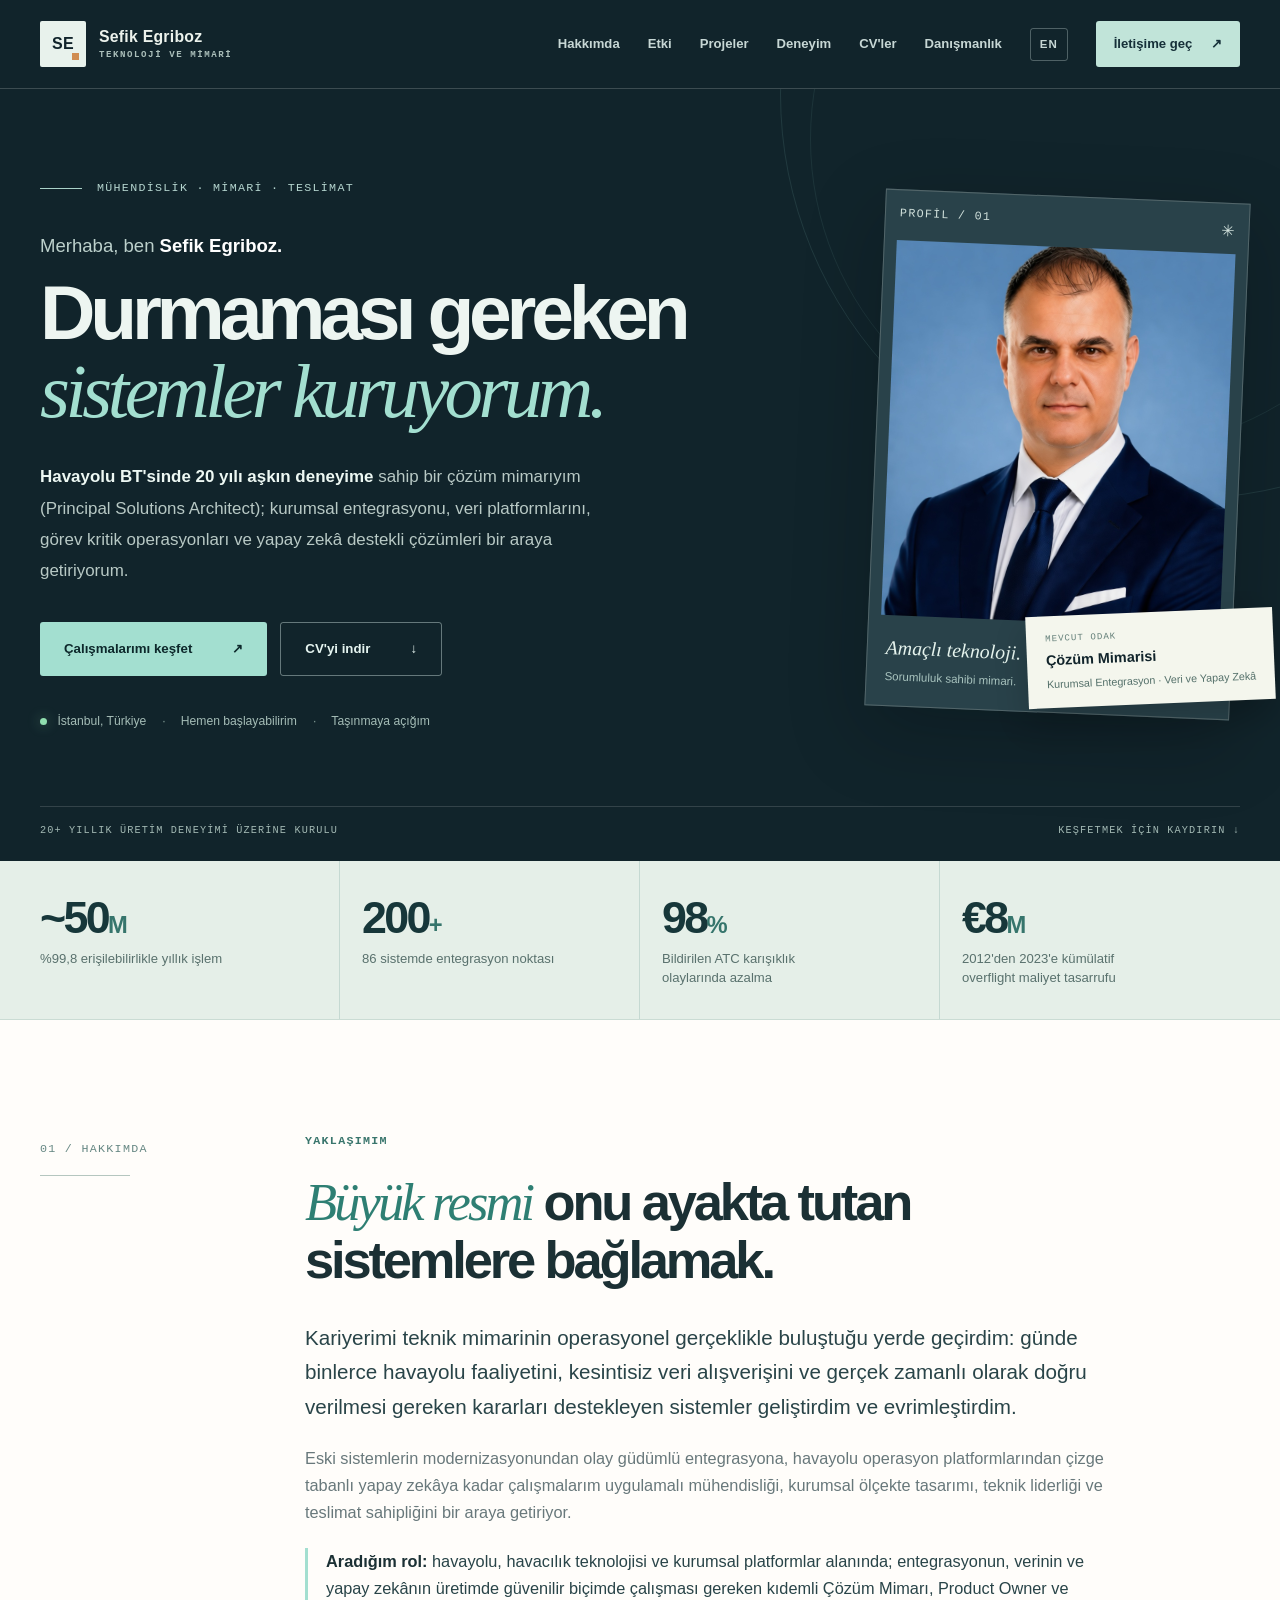
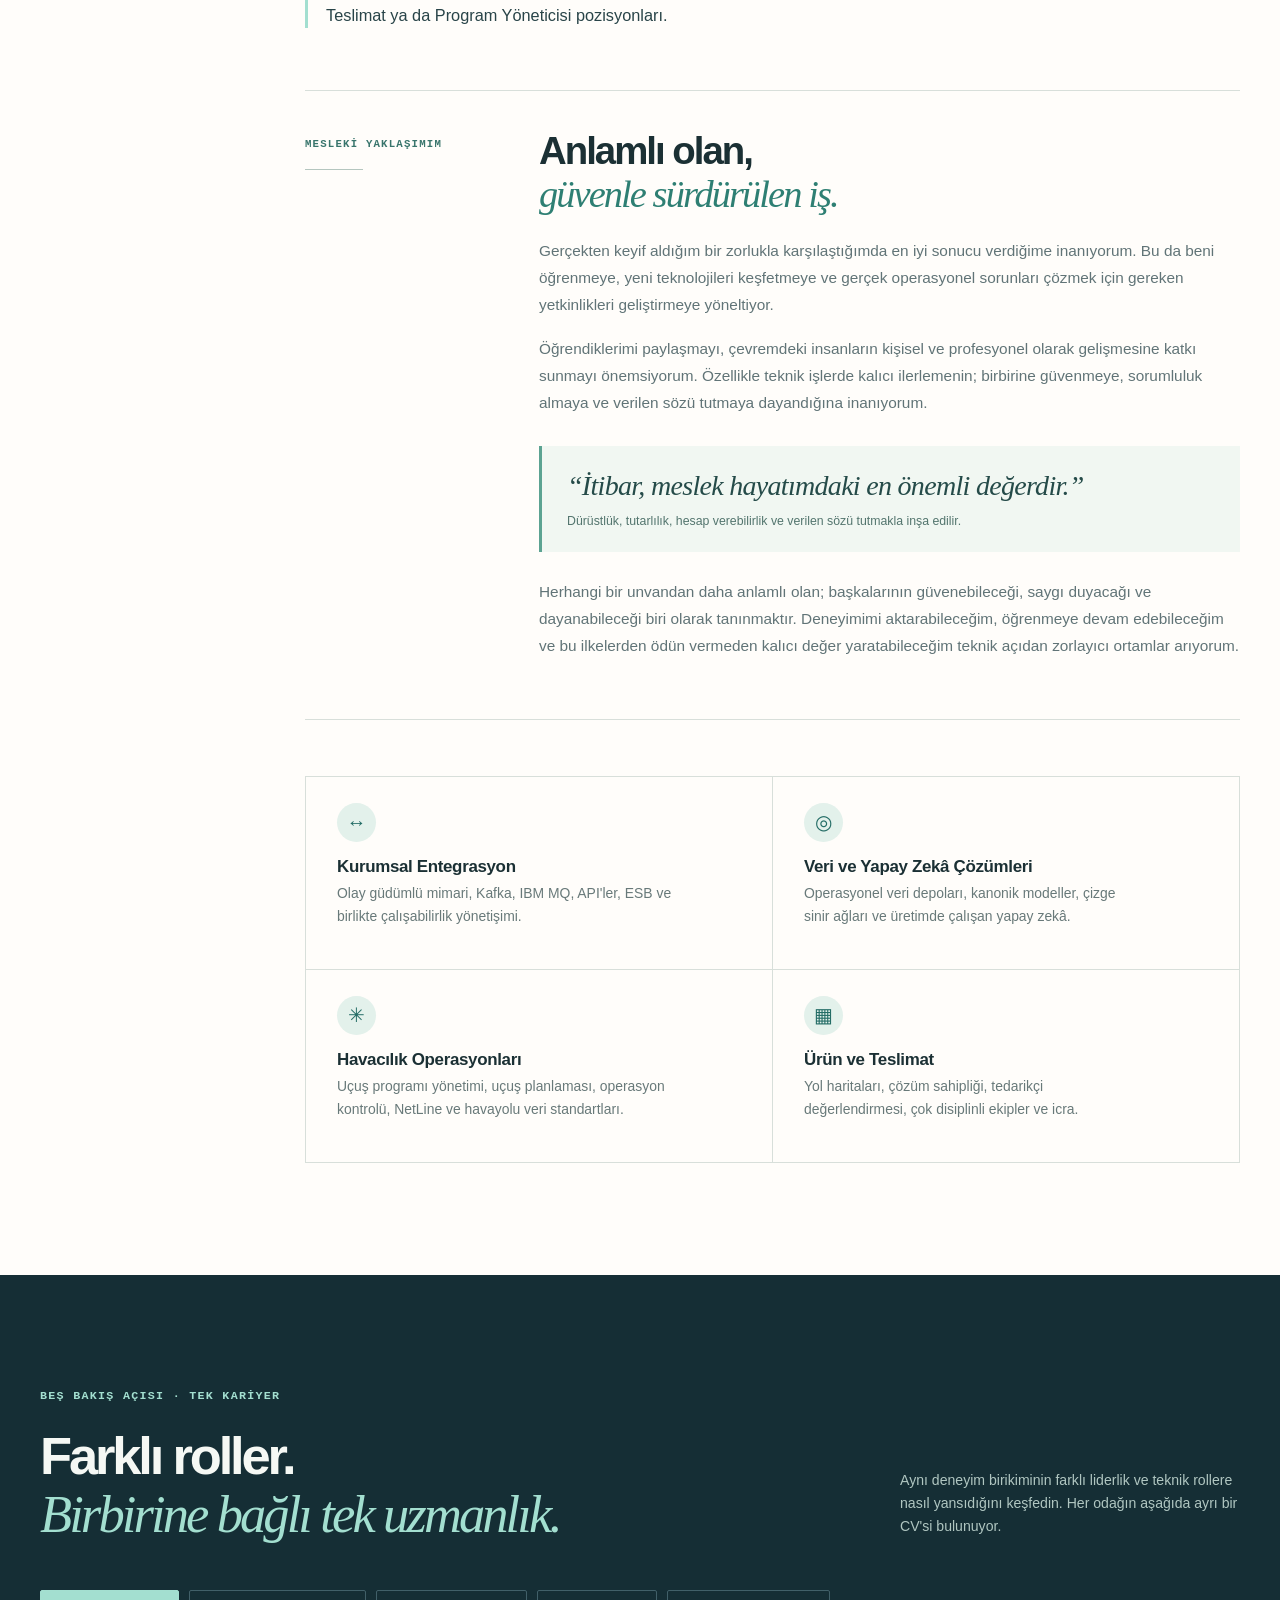
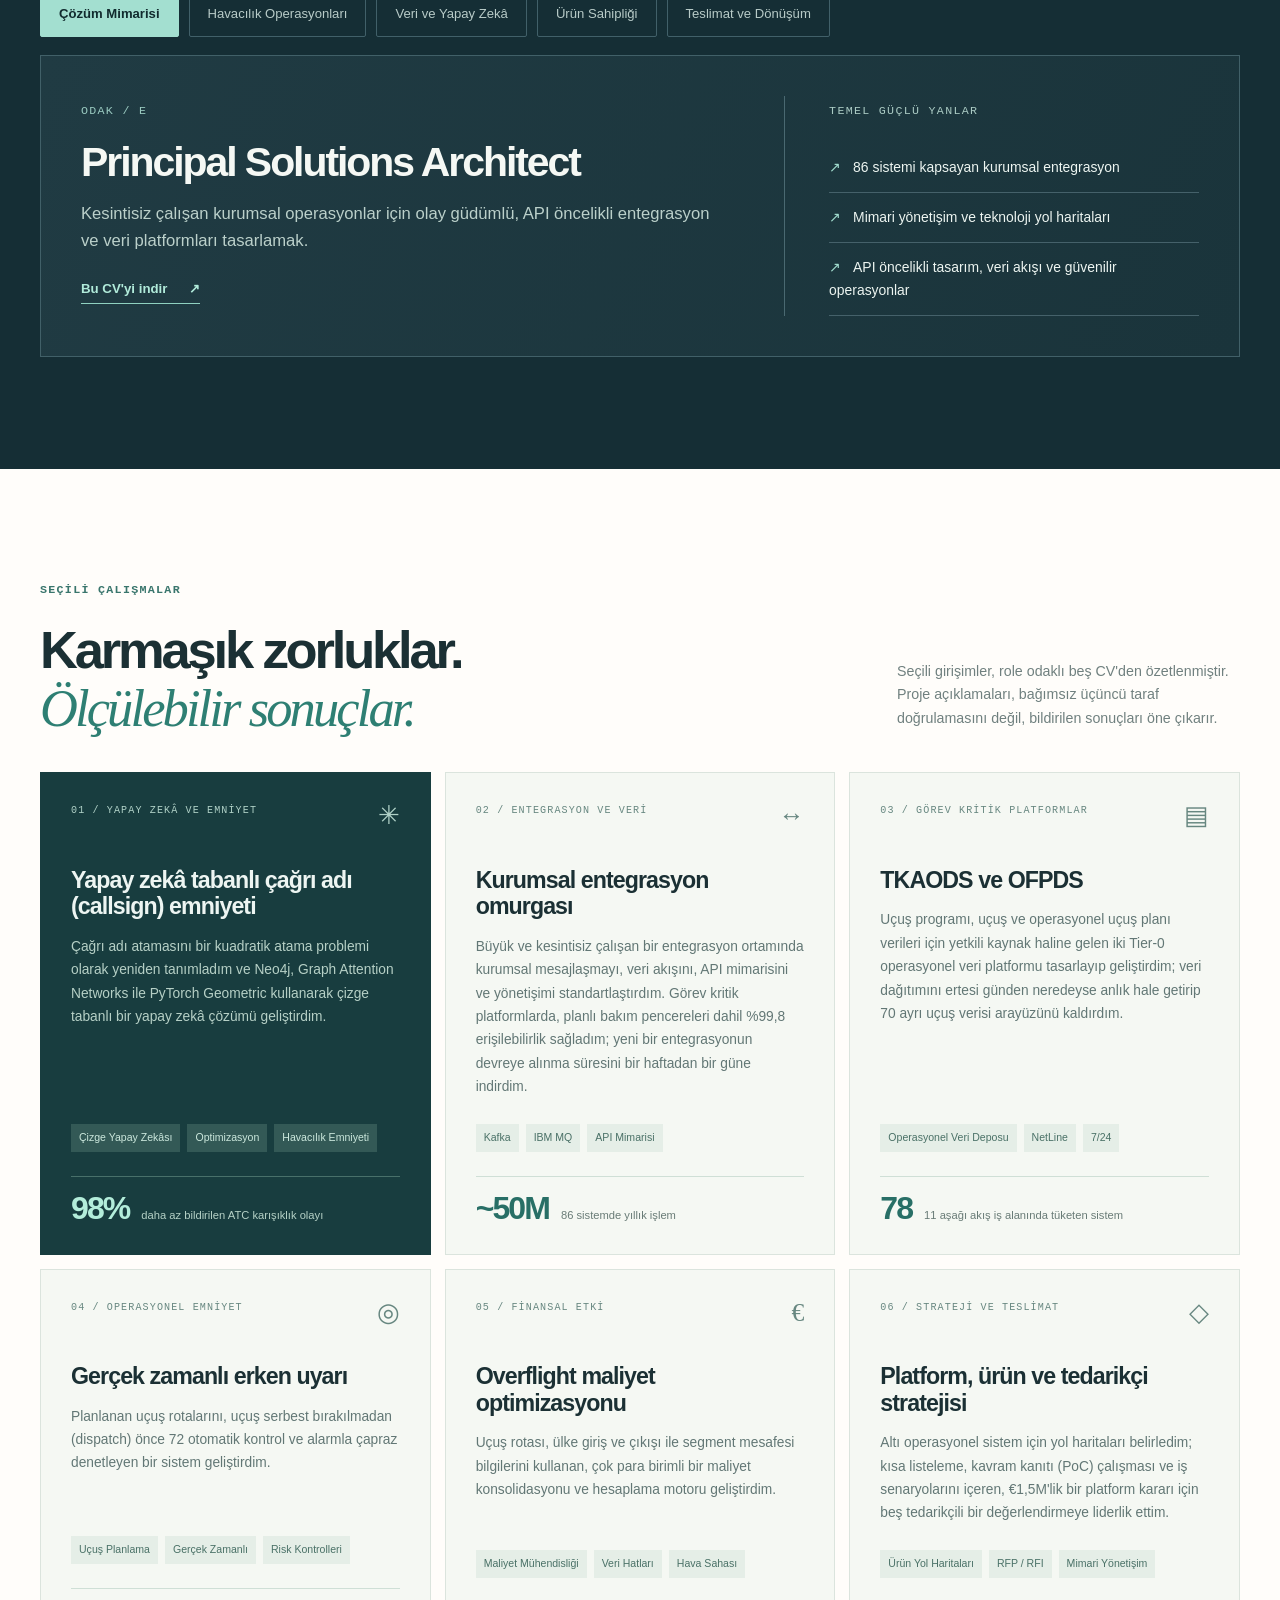
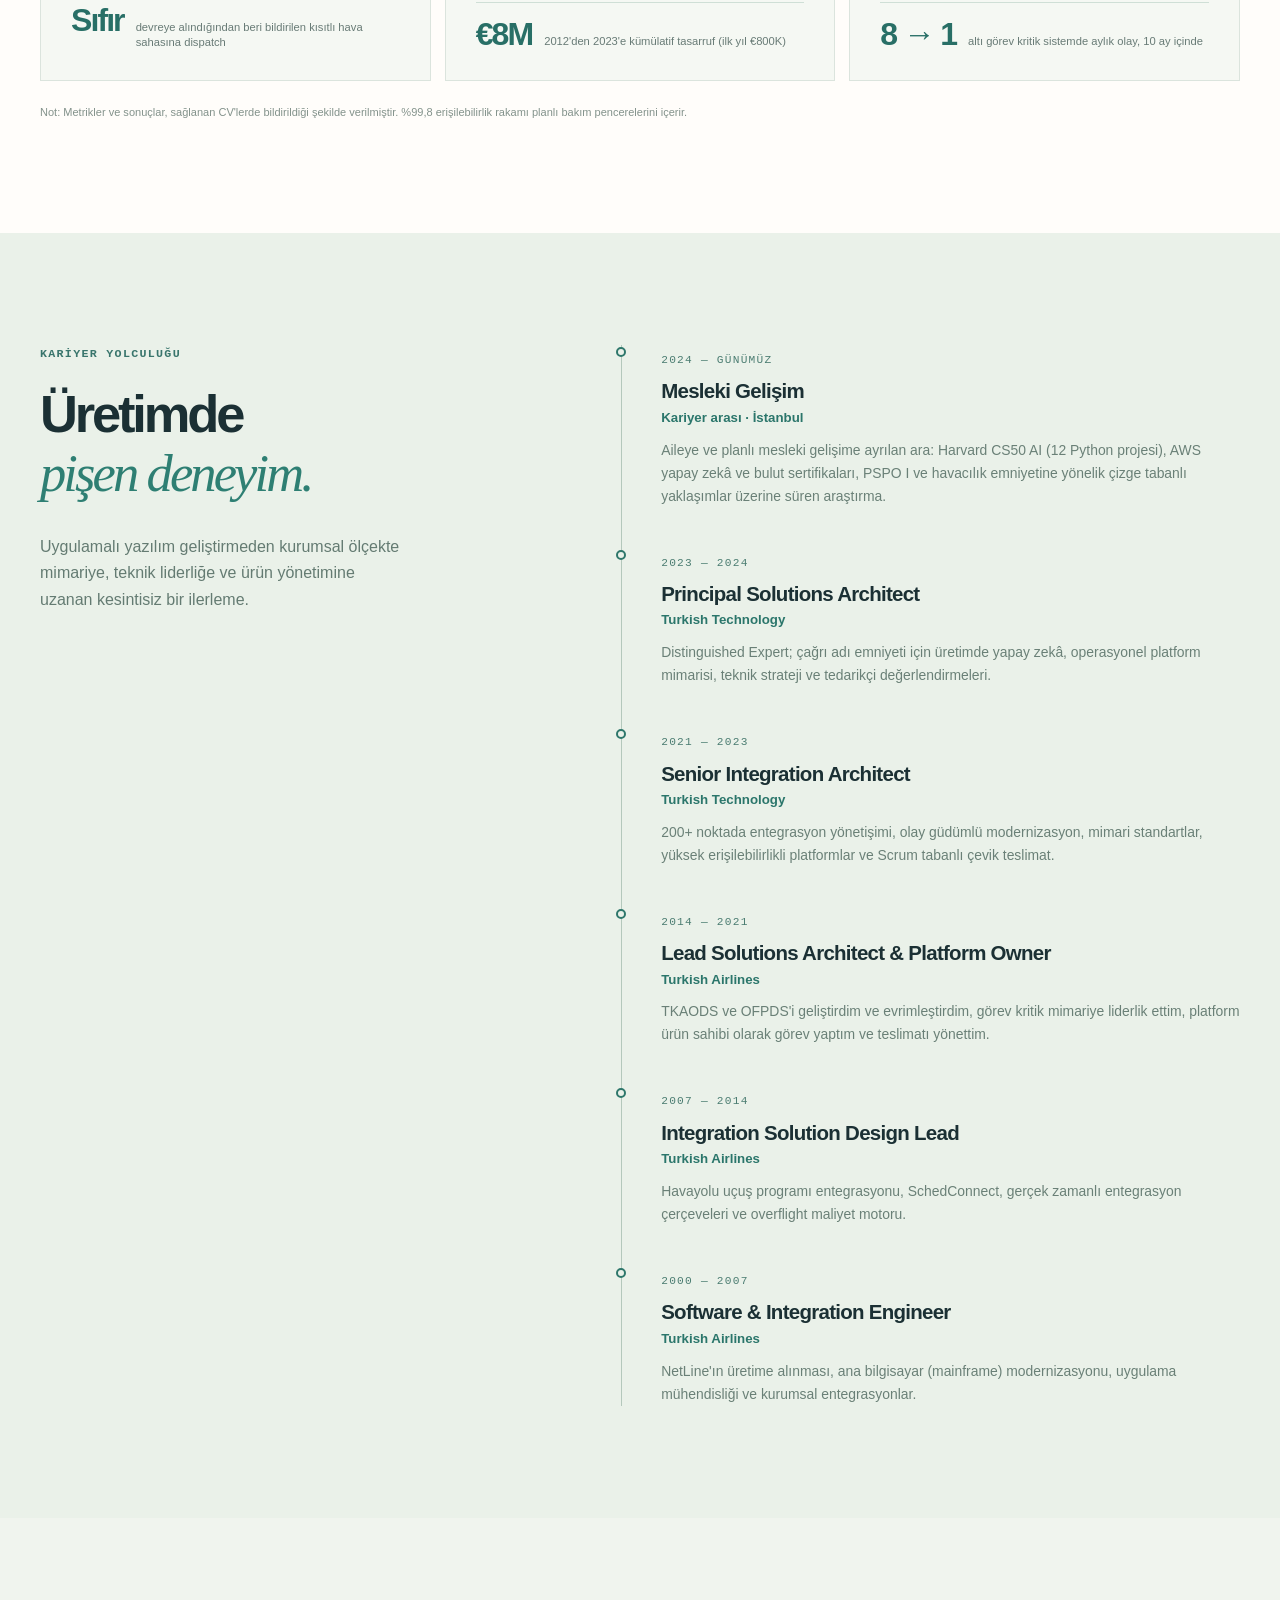
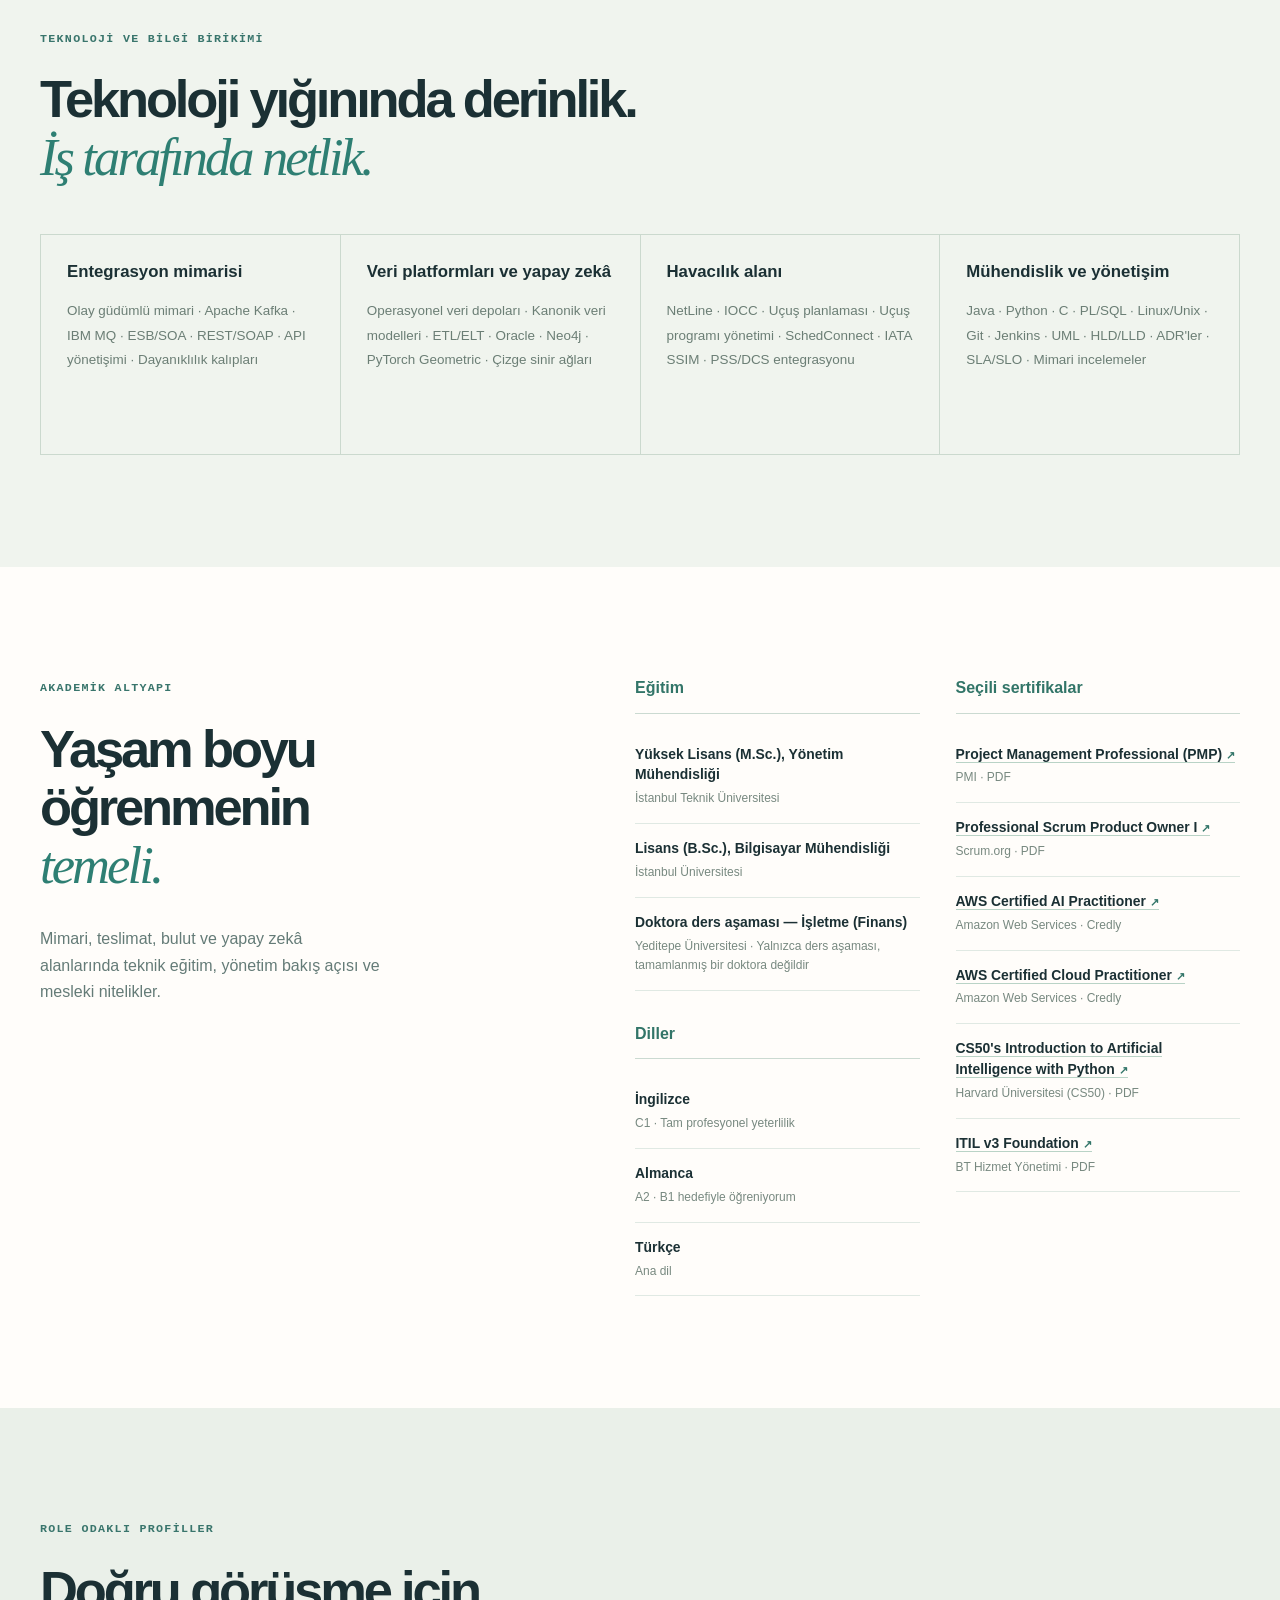
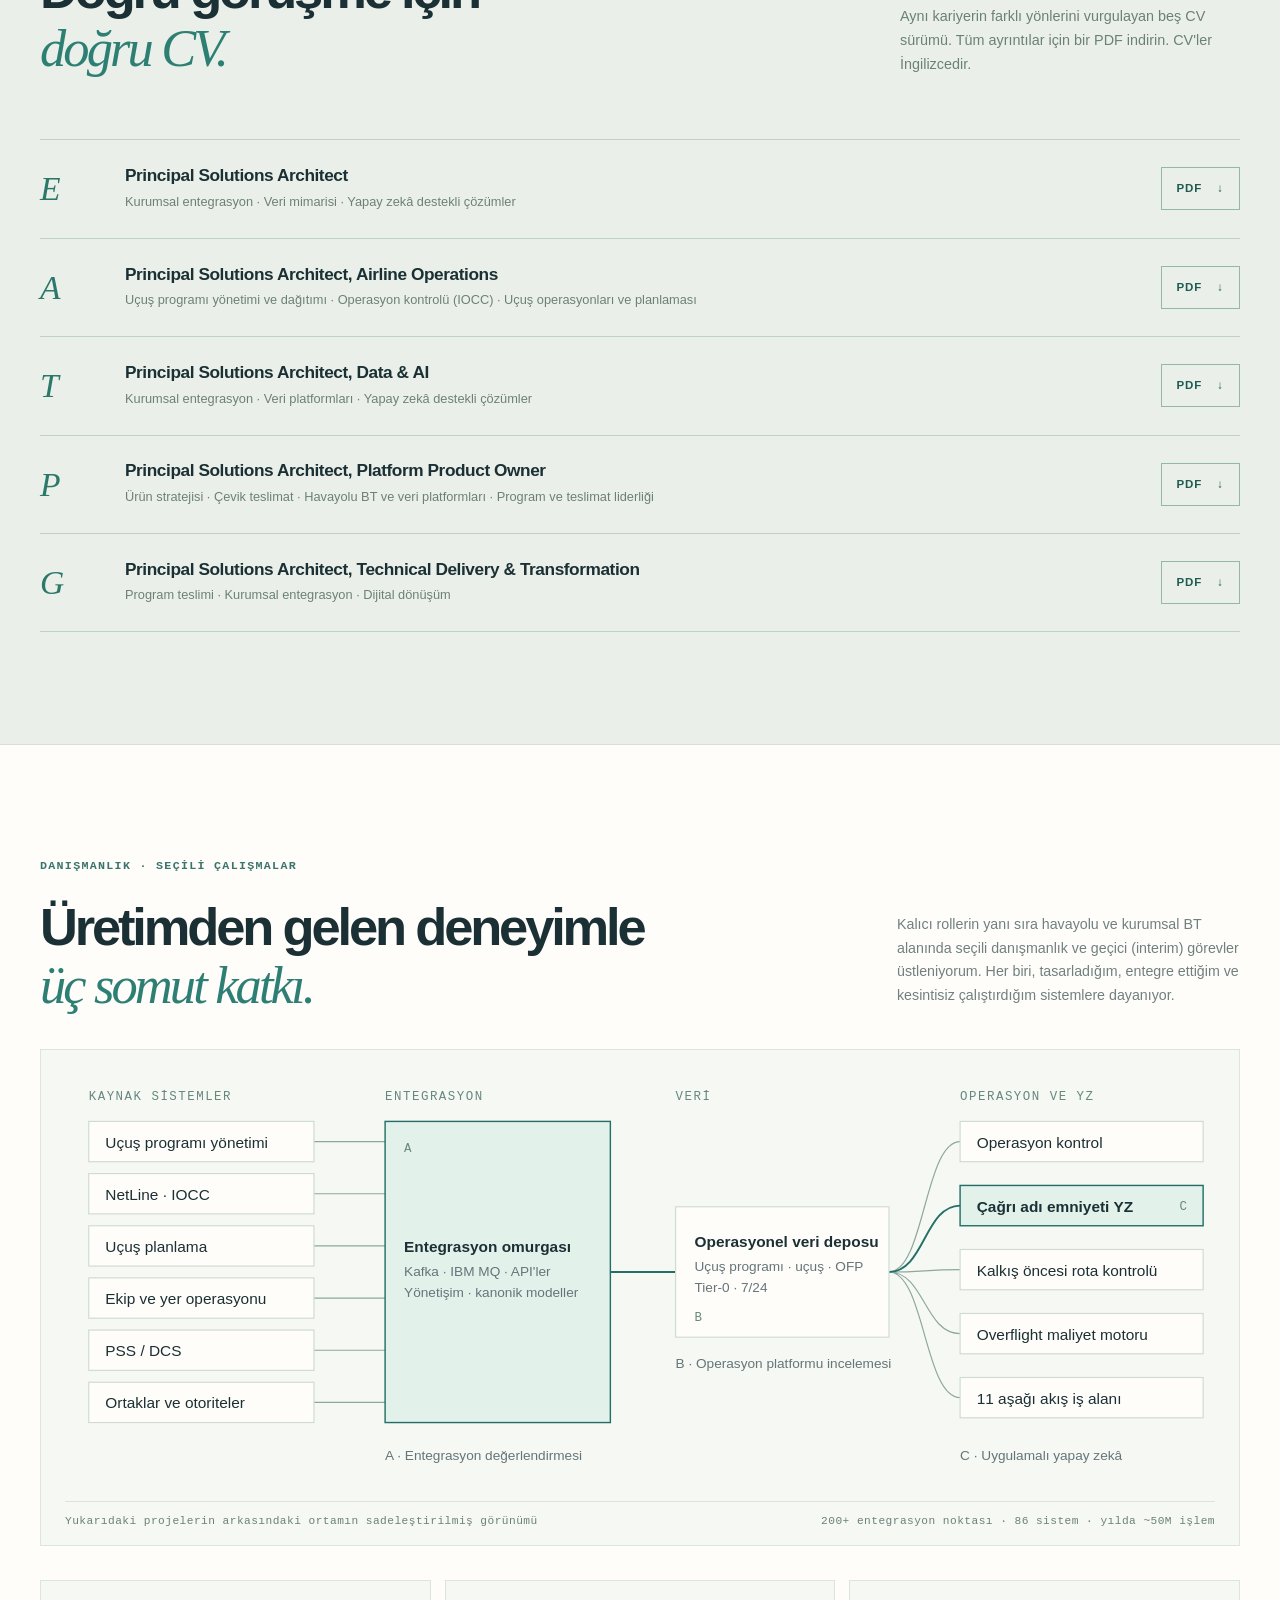
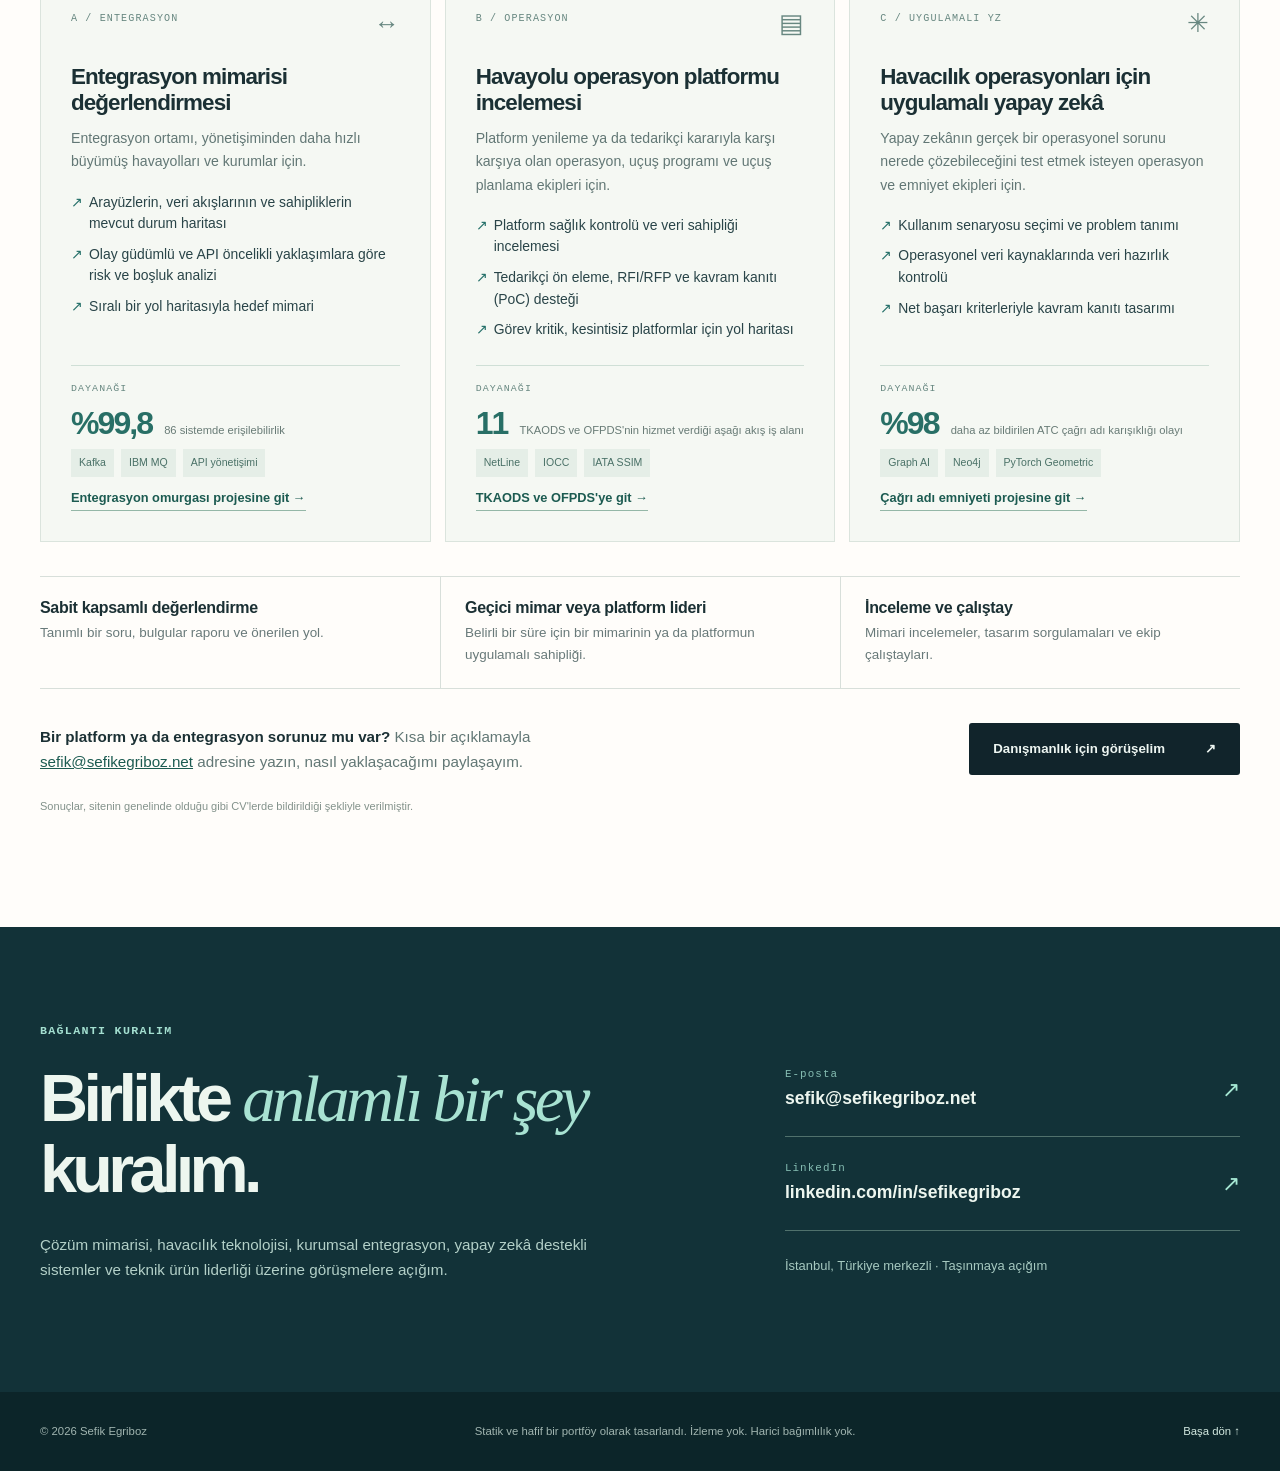
==== commit 8598b5ab: "Use professional domain email across Turkish contact links" ====
--- a/tr/index.html
+++ b/tr/index.html
@@ -218,12 +218,12 @@
           <div><h3>Geçici mimar veya platform lideri</h3><p>Belirli bir süre için bir mimarinin ya da platformun uygulamalı sahipliği.</p></div>
           <div><h3>İnceleme ve çalıştay</h3><p>Mimari incelemeler, tasarım sorgulamaları ve ekip çalıştayları.</p></div>
         </div>
-        <div class="advisory-cta"><p><strong>Bir platform ya da entegrasyon sorunuz mu var?</strong> Kısa bir açıklamayla <a href="mailto:sefik.egriboz@gmail.com">sefik.egriboz@gmail.com</a> adresine yazın, nasıl yaklaşacağımı paylaşayım.</p><a class="btn advisory-btn" href="#contact">Danışmanlık için görüşelim <span aria-hidden="true">↗</span></a></div>
+        <div class="advisory-cta"><p><strong>Bir platform ya da entegrasyon sorunuz mu var?</strong> Kısa bir açıklamayla <a href="mailto:sefik@sefikegriboz.net">sefik@sefikegriboz.net</a> adresine yazın, nasıl yaklaşacağımı paylaşayım.</p><a class="btn advisory-btn" href="#contact">Danışmanlık için görüşelim <span aria-hidden="true">↗</span></a></div>
         <p class="metric-note">Sonuçlar, sitenin genelinde olduğu gibi CV'lerde bildirildiği şekliyle verilmiştir.</p>
       </div>
     </section>
 
-    <section class="contact-section" id="contact"><div class="container contact-grid"><div><div class="section-kicker kicker-light">BAĞLANTI KURALIM</div><h2>Birlikte <em>anlamlı bir şey</em> kuralım.</h2><p>Çözüm mimarisi, havacılık teknolojisi, kurumsal entegrasyon, yapay zekâ destekli sistemler ve teknik ürün liderliği üzerine görüşmelere açığım.</p></div><div class="contact-links"><a href="mailto:sefik.egriboz@gmail.com"><span>E-posta</span><strong>sefik.egriboz@gmail.com</strong><span aria-hidden="true">↗</span></a><a href="https://www.linkedin.com/in/sefikegriboz" target="_blank" rel="noopener noreferrer"><span>LinkedIn</span><strong>linkedin.com/in/sefikegriboz</strong><span aria-hidden="true">↗</span></a><div class="contact-location">İstanbul, Türkiye merkezli · Taşınmaya açığım</div></div></div></section>
+    <section class="contact-section" id="contact"><div class="container contact-grid"><div><div class="section-kicker kicker-light">BAĞLANTI KURALIM</div><h2>Birlikte <em>anlamlı bir şey</em> kuralım.</h2><p>Çözüm mimarisi, havacılık teknolojisi, kurumsal entegrasyon, yapay zekâ destekli sistemler ve teknik ürün liderliği üzerine görüşmelere açığım.</p></div><div class="contact-links"><a href="mailto:sefik@sefikegriboz.net"><span>E-posta</span><strong>sefik@sefikegriboz.net</strong><span aria-hidden="true">↗</span></a><a href="https://www.linkedin.com/in/sefikegriboz" target="_blank" rel="noopener noreferrer"><span>LinkedIn</span><strong>linkedin.com/in/sefikegriboz</strong><span aria-hidden="true">↗</span></a><div class="contact-location">İstanbul, Türkiye merkezli · Taşınmaya açığım</div></div></div></section>
   </main>
   <footer class="site-footer"><div class="container footer-inner"><span>© <span id="current-year">2026</span> Sefik Egriboz</span><span>Statik ve hafif bir portföy olarak tasarlandı. İzleme yok. Harici bağımlılık yok.</span><a href="#top">Başa dön ↑</a></div></footer>
 </body>
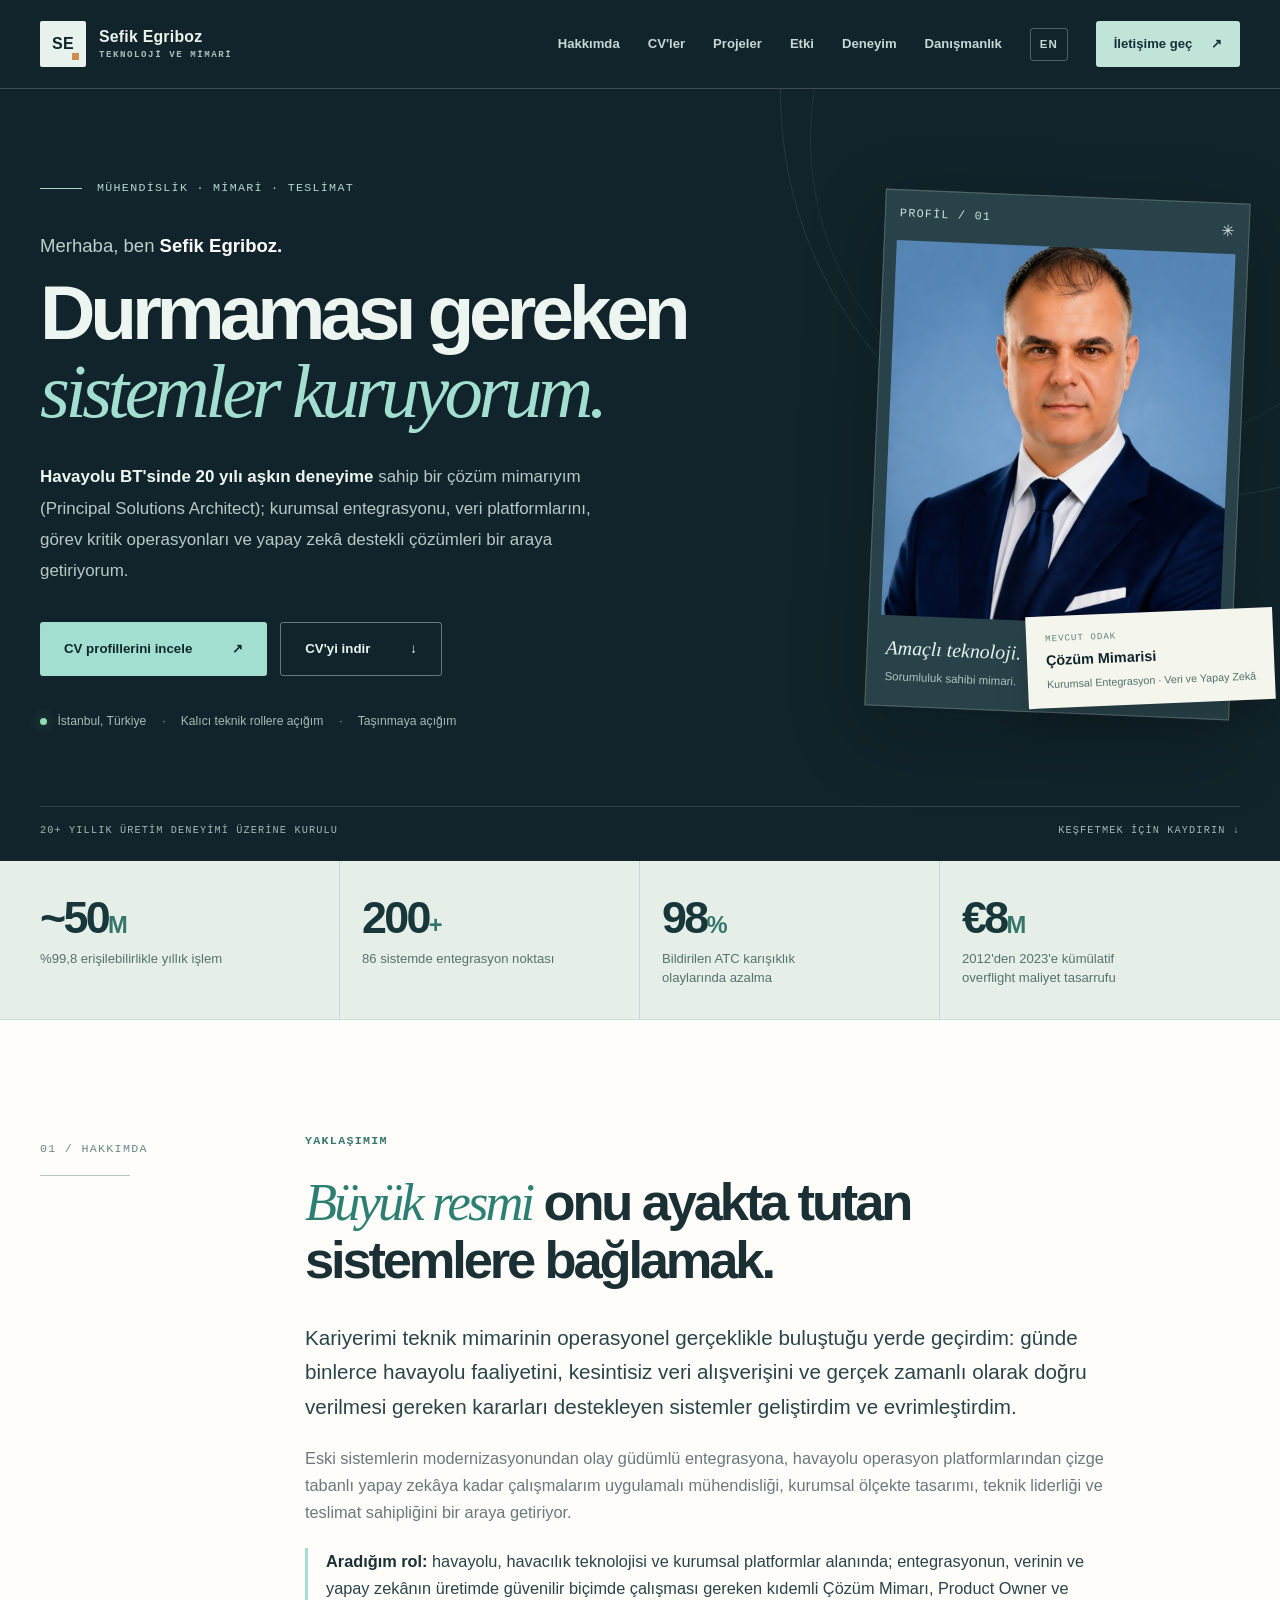
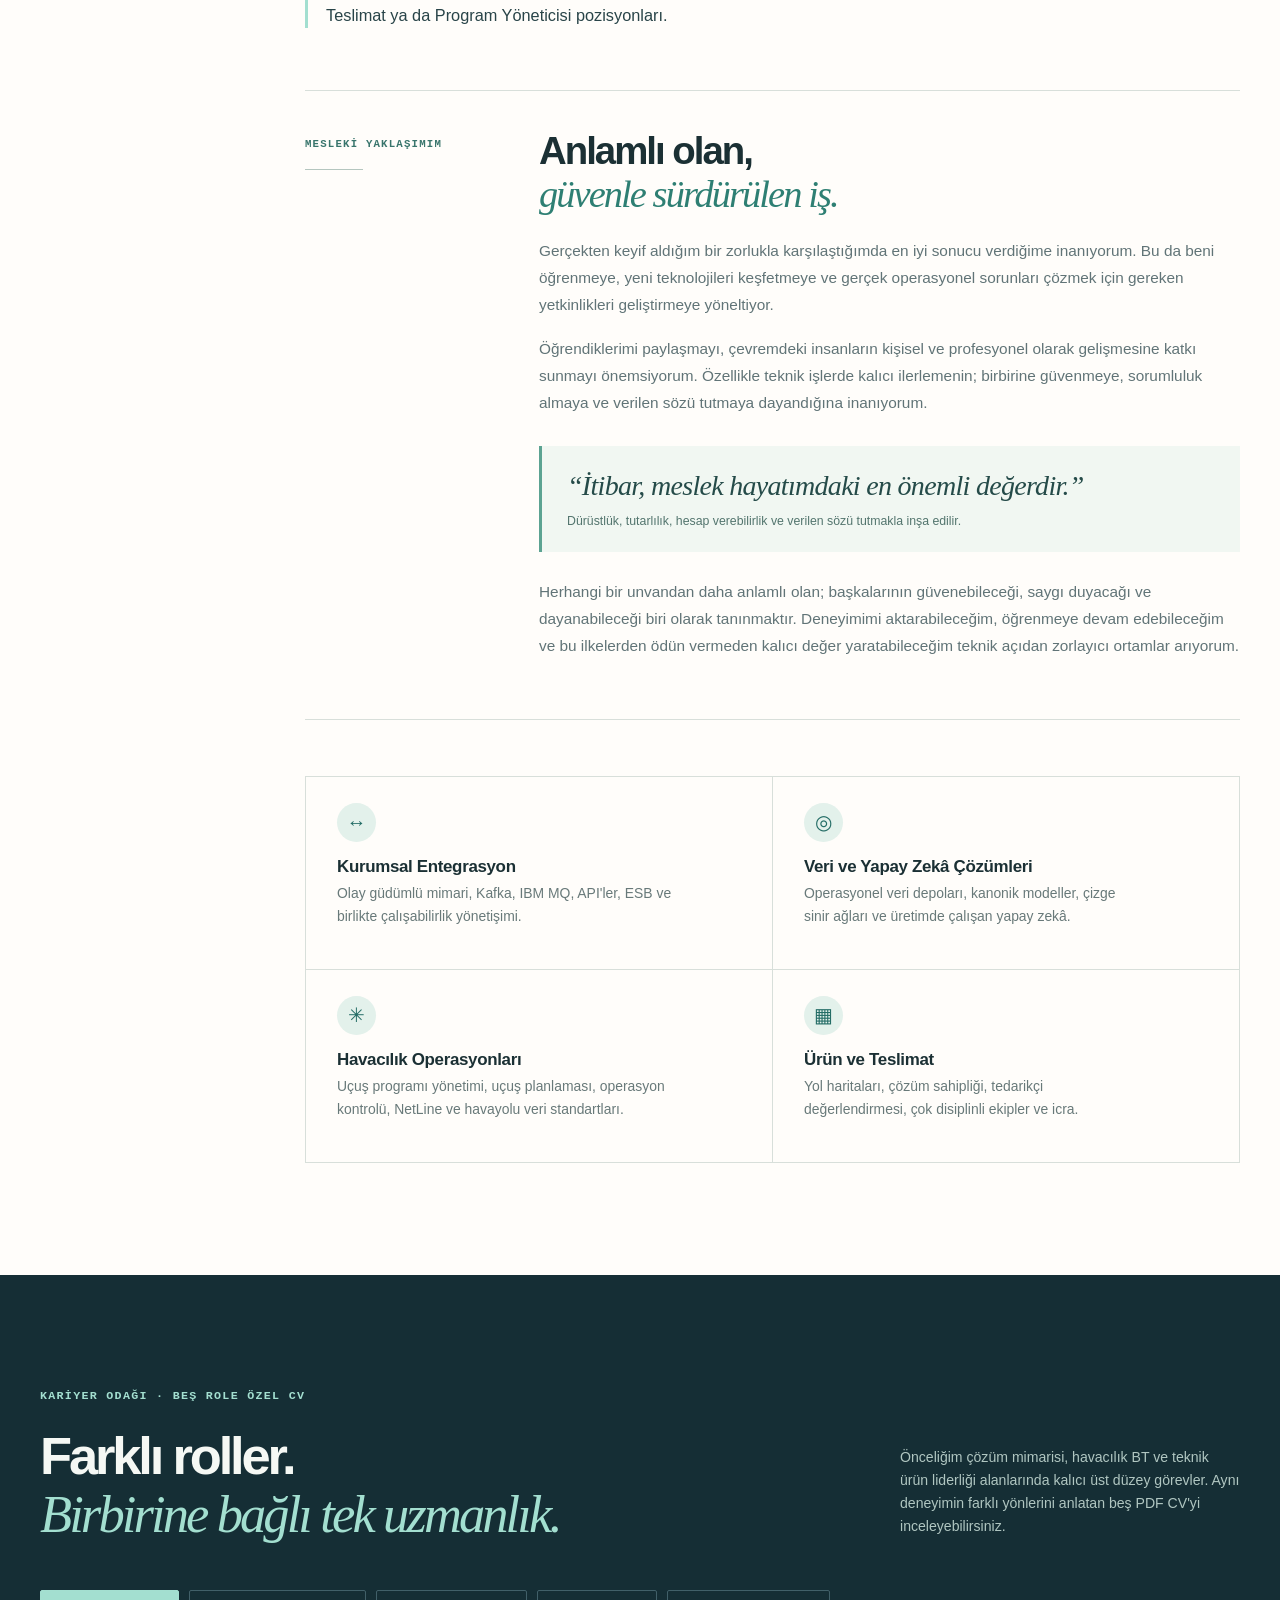
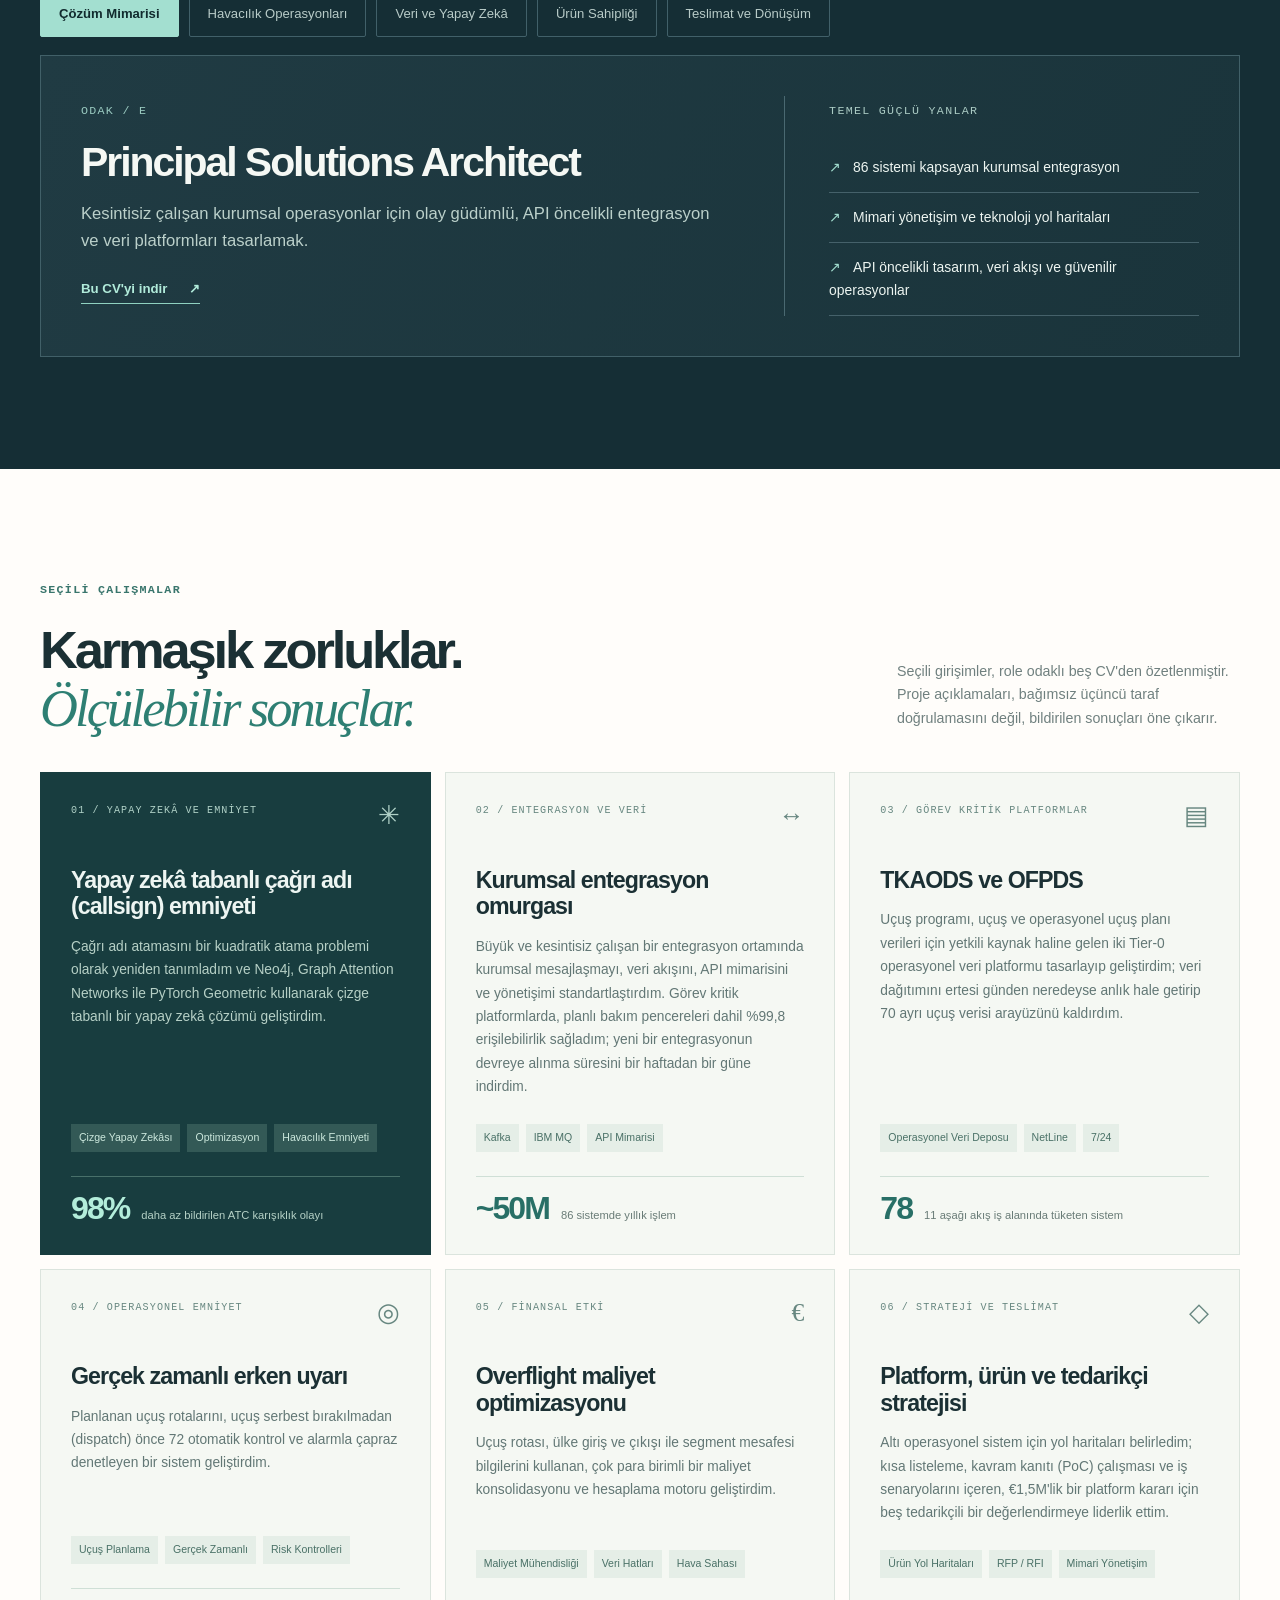
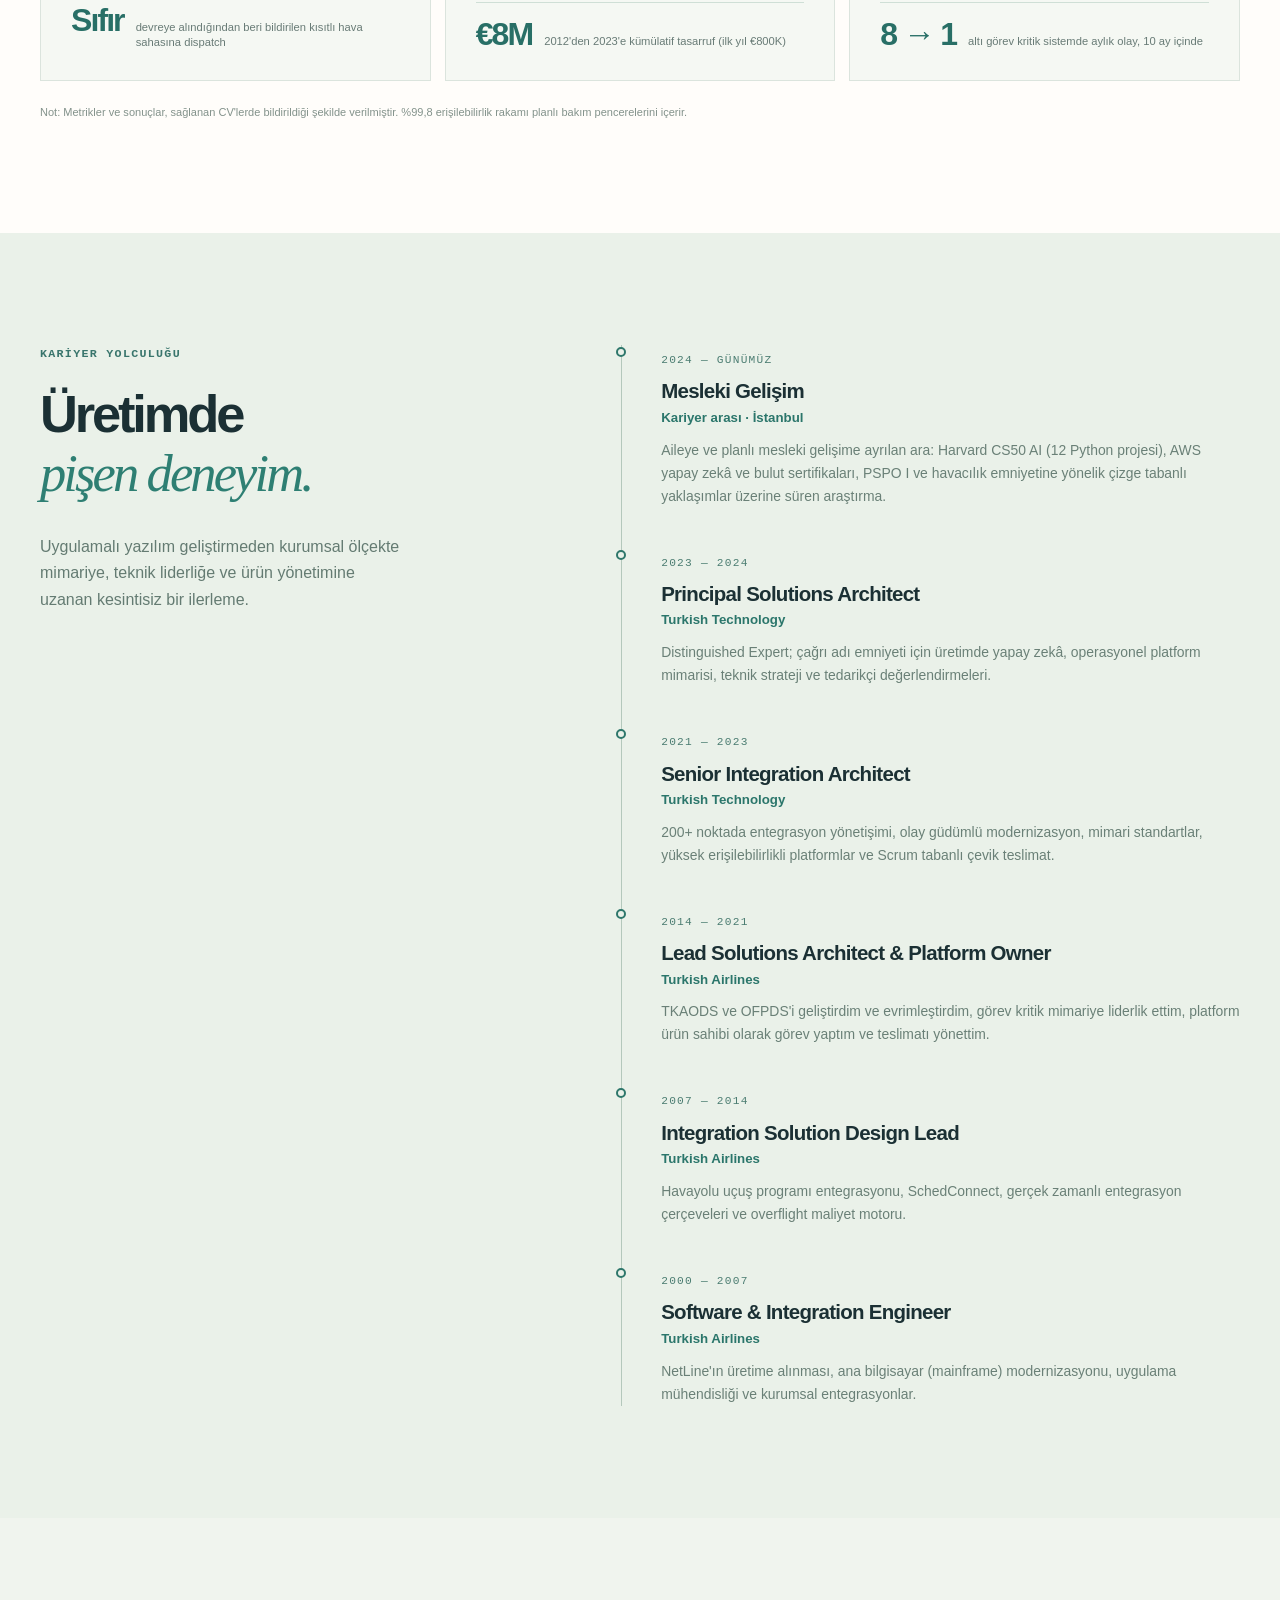
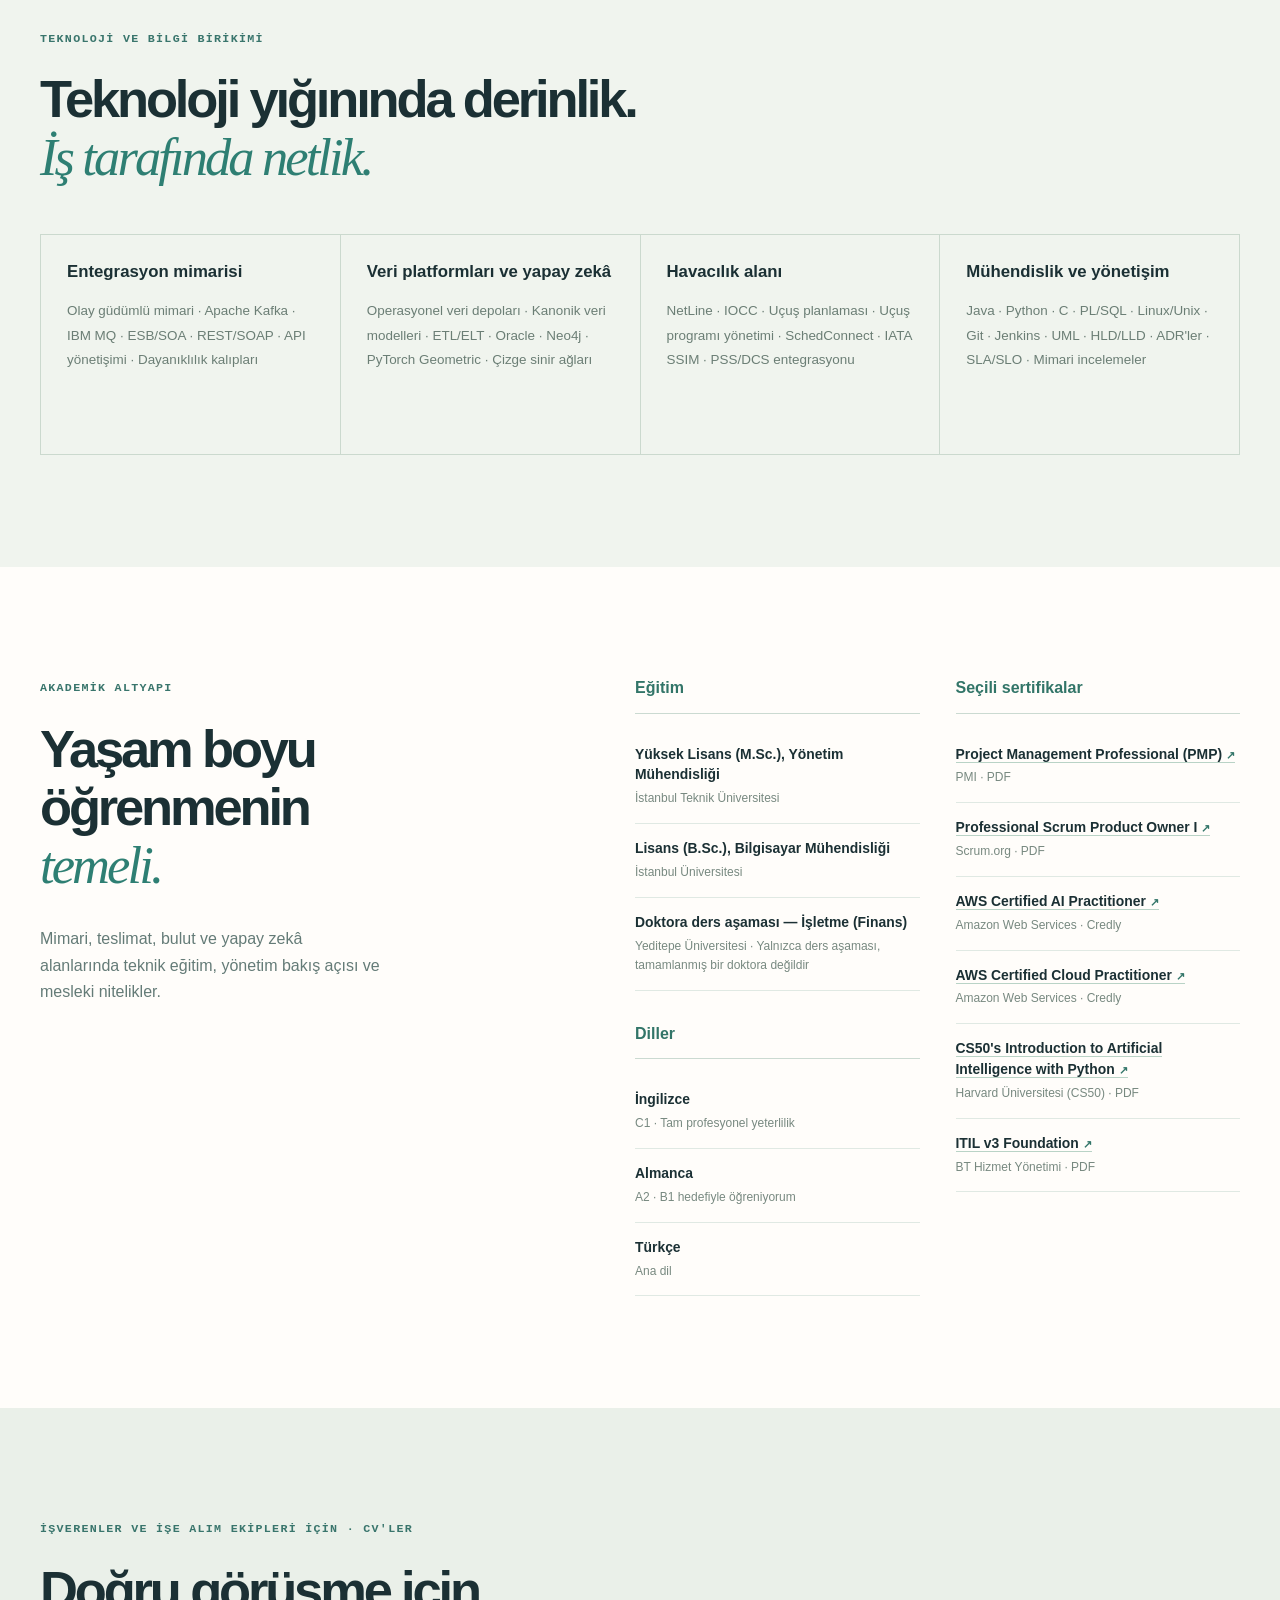
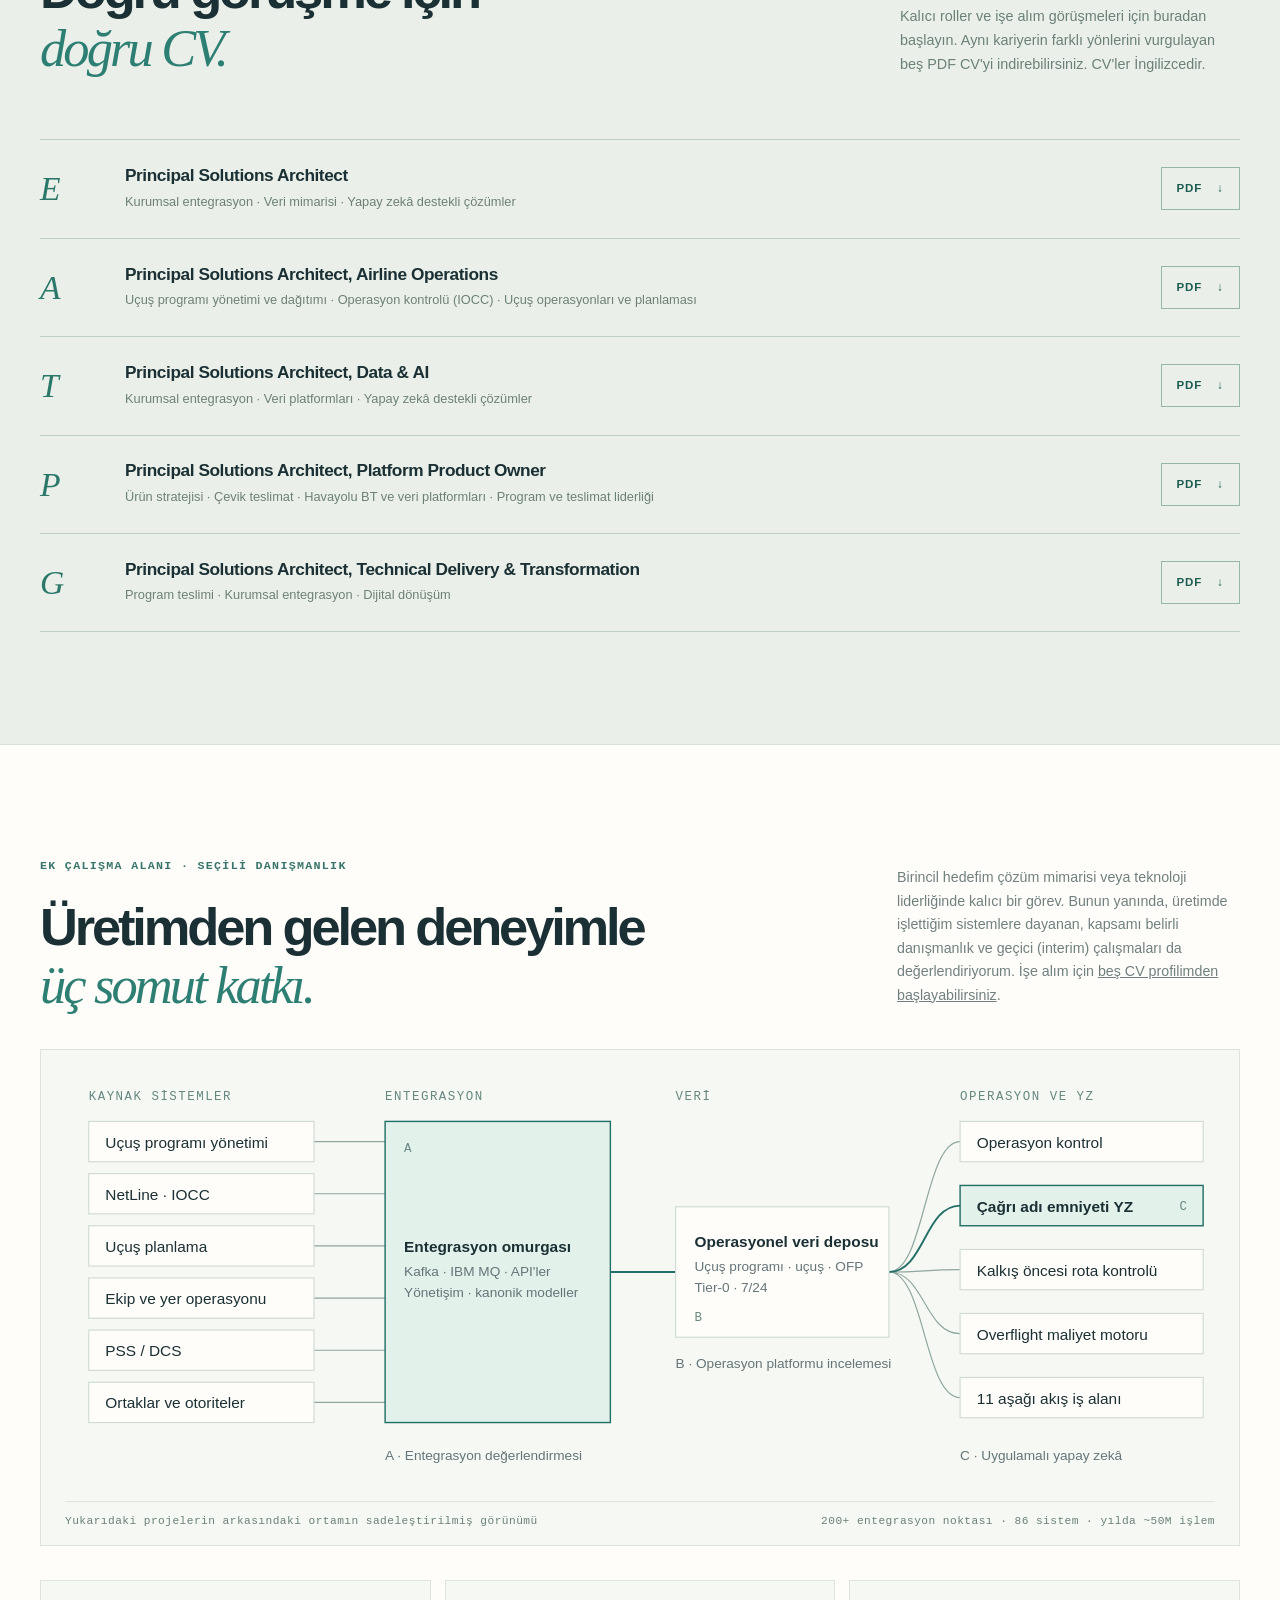
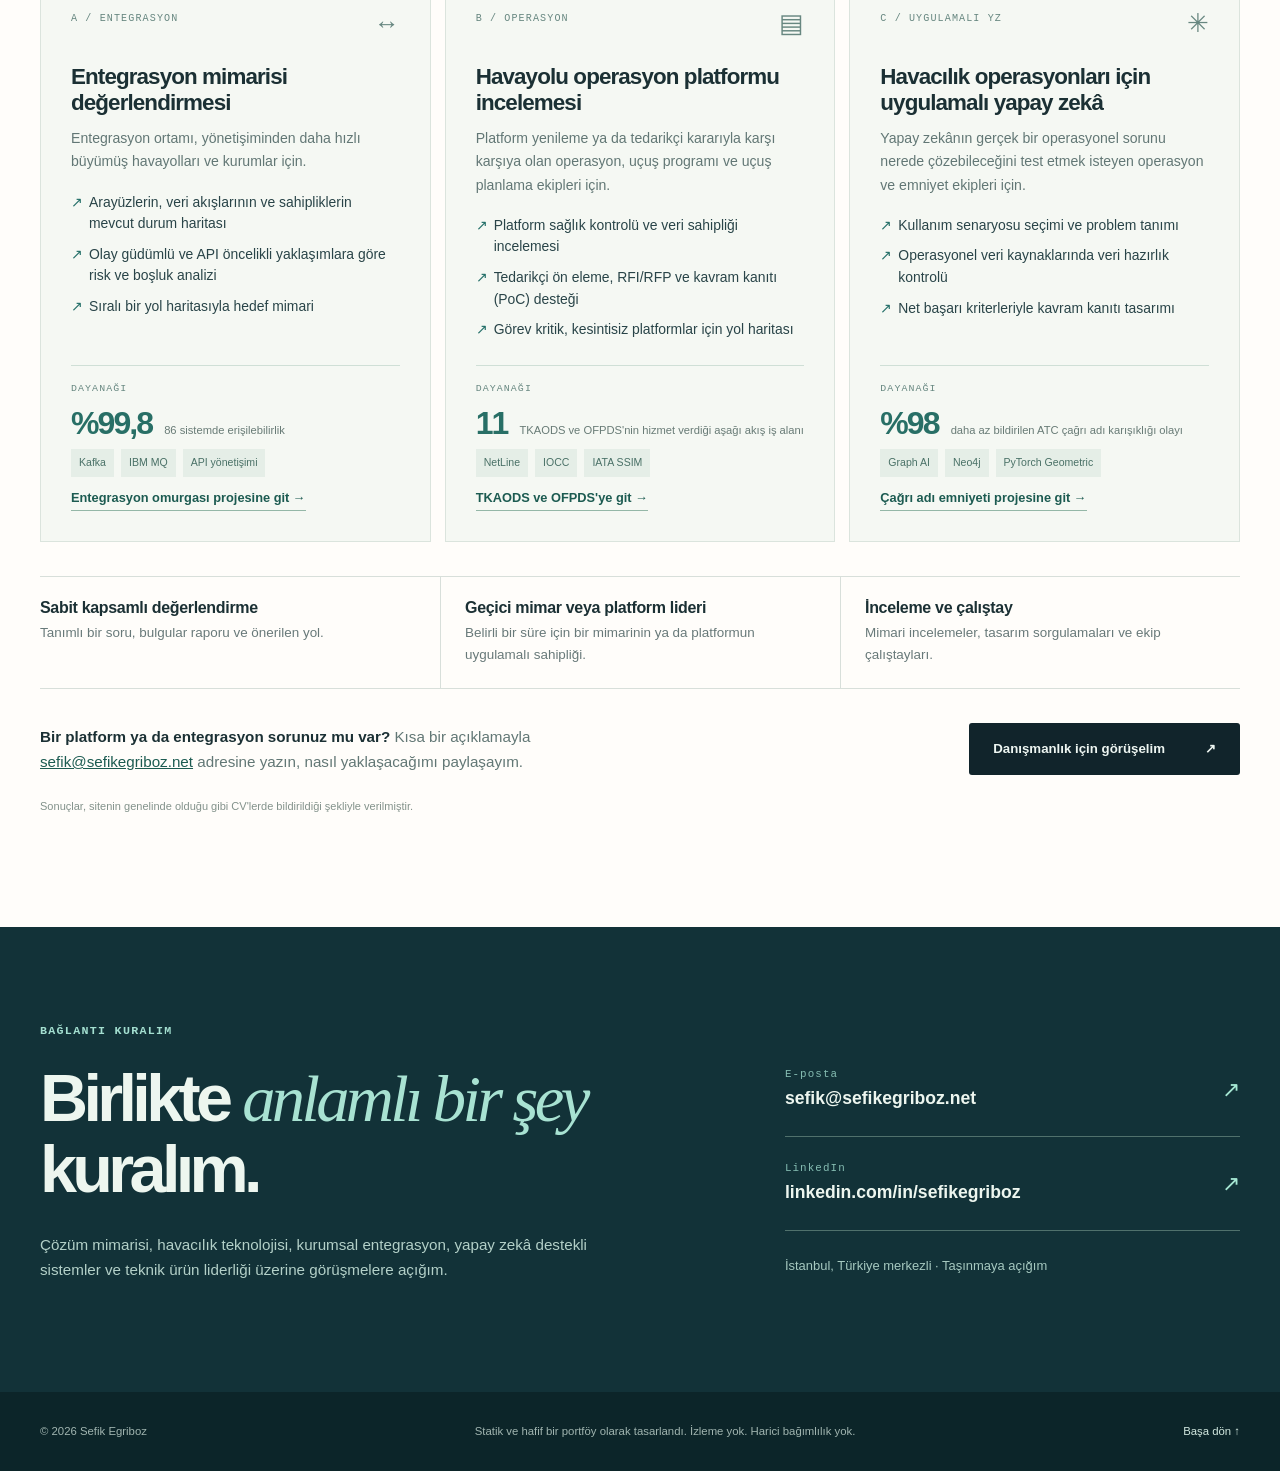
==== commit ae0631d2: "Make CVs primary, refresh bilingual social cards and README; remove unused files" ====
--- a/tr/index.html
+++ b/tr/index.html
@@ -9,7 +9,15 @@
   <meta property="og:type" content="website">
   <meta property="og:locale" content="tr_TR">
   <meta property="og:title" content="Sefik Egriboz | Principal Solutions Architect ve Havacılık BT">
-  <meta property="og:description" content="Kurumsal entegrasyon, havacılık teknolojisi ve yapay zekâ destekli çözümler. Seçili projeleri, mesleki deneyimi ve role odaklı CV'leri inceleyin.">
+  <meta property="og:description" content="Beş rol odaklı CV'yi, havacılık BT ve kurumsal entegrasyon projelerini ve görev kritik sistemlerdeki deneyimimi keşfedin.">
+  <meta property="og:locale:alternate" content="en_US">
+  <meta property="og:image" content="https://sefikegriboz.net/social-preview.png">
+  <meta property="og:image:type" content="image/png">
+  <meta property="og:image:width" content="1200">
+  <meta property="og:image:height" content="630">
+  <meta property="og:image:alt" content="Sefik Egriboz — Çözüm mimarisi, havacılık BT ve kurumsal entegrasyon">
+  <meta name="twitter:card" content="summary_large_image">
+  <meta name="twitter:image" content="https://sefikegriboz.net/social-preview.png">
   <title>Sefik Egriboz | Principal Solutions Architect ve Havacılık BT</title>
   <link rel="canonical" href="https://sefikegriboz.net/tr/">
   <meta property="og:url" content="https://sefikegriboz.net/tr/">
@@ -27,7 +35,7 @@
       <a class="wordmark" href="#top" aria-label="Sefik Egriboz — ana sayfa"><span class="wordmark-mark" aria-hidden="true">SE<span class="mark-square"></span></span><span>Sefik Egriboz<span class="wordmark-sub">TEKNOLOJİ VE MİMARİ</span></span></a>
       <button class="nav-toggle" type="button" aria-expanded="false" aria-controls="site-nav" aria-label="Menüyü aç/kapat"><span></span><span></span><span></span></button>
       <nav class="site-nav" id="site-nav" aria-label="Ana gezinme">
-        <a href="#about">Hakkımda</a><a href="#impact">Etki</a><a href="#work">Projeler</a><a href="#experience">Deneyim</a><a href="#cv">CV'ler</a><a href="#advisory">Danışmanlık</a><a class="lang-link" href="../" hreflang="en" lang="en" aria-label="English version">EN</a>
+        <a href="#about">Hakkımda</a><a href="#cv">CV'ler</a><a href="#work">Projeler</a><a href="#impact">Etki</a><a href="#experience">Deneyim</a><a href="#advisory">Danışmanlık</a><a class="lang-link" href="../" hreflang="en" lang="en" aria-label="English version">EN</a>
         <a class="nav-contact" href="#contact">İletişime geç <span aria-hidden="true">↗</span></a>
       </nav>
     </div>
@@ -42,8 +50,8 @@
           <p class="hero-pretitle">Merhaba, ben <strong>Sefik Egriboz.</strong></p>
           <h1 id="hero-title">Durmaması gereken <span class="hero-italic">sistemler kuruyorum.</span></h1>
           <p class="hero-lead"><strong>Havayolu BT'sinde 20 yılı aşkın deneyime</strong> sahip bir çözüm mimarıyım (Principal Solutions Architect); kurumsal entegrasyonu, veri platformlarını, görev kritik operasyonları ve yapay zekâ destekli çözümleri bir araya getiriyorum.</p>
-          <div class="hero-actions"><a class="btn btn-primary" href="#work">Çalışmalarımı keşfet <span aria-hidden="true">↗</span></a><a class="btn btn-outline" href="../Sefik_Egriboz_E.pdf" download>CV'yi indir <span aria-hidden="true">↓</span></a></div>
-          <div class="hero-meta"><span><span class="meta-dot" aria-hidden="true"></span> İstanbul, Türkiye</span><span>Hemen başlayabilirim</span><span>Taşınmaya açığım</span></div>
+          <div class="hero-actions"><a class="btn btn-primary" href="#cv">CV profillerini incele <span aria-hidden="true">↗</span></a><a class="btn btn-outline" href="../Sefik_Egriboz_E.pdf" download>CV'yi indir <span aria-hidden="true">↓</span></a></div>
+          <div class="hero-meta"><span><span class="meta-dot" aria-hidden="true"></span> İstanbul, Türkiye</span><span>Kalıcı teknik rollere açığım</span><span>Taşınmaya açığım</span></div>
         </div>
         <div class="hero-visual">
           <div class="portrait-frame"><div class="portrait-topline"><span class="mono">PROFİL / 01</span><span aria-hidden="true">✳</span></div><img src="../sefikEgriboz.jpg" alt="Sefik Egriboz portresi" width="224" height="316"><div class="portrait-footer"><strong>Amaçlı teknoloji.</strong><span>Sorumluluk sahibi mimari.</span></div></div>
@@ -93,7 +101,7 @@
 
     <section class="section section-dark focus-section" id="focus">
       <div class="container">
-        <div class="focus-heading"><div><div class="section-kicker kicker-light">BEŞ BAKIŞ AÇISI · TEK KARİYER</div><h2 class="section-heading light-heading">Farklı roller.<br><em>Birbirine bağlı tek uzmanlık.</em></h2></div><p>Aynı deneyim birikiminin farklı liderlik ve teknik rollere nasıl yansıdığını keşfedin. Her odağın aşağıda ayrı bir CV'si bulunuyor.</p></div>
+        <div class="focus-heading"><div><div class="section-kicker kicker-light">KARİYER ODAĞI · BEŞ ROLE ÖZEL CV</div><h2 class="section-heading light-heading">Farklı roller.<br><em>Birbirine bağlı tek uzmanlık.</em></h2></div><p>Önceliğim çözüm mimarisi, havacılık BT ve teknik ürün liderliği alanlarında kalıcı üst düzey görevler. Aynı deneyimin farklı yönlerini anlatan beş PDF CV'yi inceleyebilirsiniz.</p></div>
         <div class="focus-tabs" role="group" aria-label="Bir mesleki odak seçin">
           <button type="button" class="focus-tab active" data-focus="E" aria-pressed="true">Çözüm Mimarisi</button>
           <button type="button" class="focus-tab" data-focus="A" aria-pressed="false">Havacılık Operasyonları</button>
@@ -146,7 +154,7 @@
 
     <section class="section section-light credentials-section" id="credentials"><div class="container credential-grid"><div><div class="section-kicker">AKADEMİK ALTYAPI</div><h2 class="section-heading">Yaşam boyu öğrenmenin<br><em>temeli.</em></h2><p>Mimari, teslimat, bulut ve yapay zekâ alanlarında teknik eğitim, yönetim bakış açısı ve mesleki nitelikler.</p></div><div class="credential-columns"><div><h3>Eğitim</h3><div class="credential-entry"><strong>Yüksek Lisans (M.Sc.), Yönetim Mühendisliği</strong><span>İstanbul Teknik Üniversitesi</span></div><div class="credential-entry"><strong>Lisans (B.Sc.), Bilgisayar Mühendisliği</strong><span>İstanbul Üniversitesi</span></div><div class="credential-entry"><strong>Doktora ders aşaması — İşletme (Finans)</strong><span>Yeditepe Üniversitesi · Yalnızca ders aşaması, tamamlanmış bir doktora değildir</span></div><h3 class="credential-subhead">Diller</h3><div class="credential-entry"><strong>İngilizce</strong><span>C1 · Tam profesyonel yeterlilik</span></div><div class="credential-entry"><strong>Almanca</strong><span>A2 · B1 hedefiyle öğreniyorum</span></div><div class="credential-entry"><strong>Türkçe</strong><span>Ana dil</span></div></div><div><h3>Seçili sertifikalar</h3><div class="credential-entry"><strong><a class="credential-link" href="../certificates/Sefik_Egriboz_PMP.pdf" target="_blank" rel="noopener" aria-label="Project Management Professional (PMP) sertifikası, PDF, yeni sekmede açılır">Project Management Professional (PMP)&nbsp;<span class="credential-arrow" aria-hidden="true">↗</span></a></strong><span>PMI · PDF</span></div><div class="credential-entry"><strong><a class="credential-link" href="../certificates/Sefik_Egriboz_PSPO_I.pdf" target="_blank" rel="noopener" aria-label="Professional Scrum Product Owner I sertifikası, PDF, yeni sekmede açılır">Professional Scrum Product Owner I&nbsp;<span class="credential-arrow" aria-hidden="true">↗</span></a></strong><span>Scrum.org · PDF</span></div><div class="credential-entry"><strong><a class="credential-link" href="https://www.credly.com/badges/edf38120-2a36-4c42-8e64-8721676bbc11/public_url" target="_blank" rel="noopener" aria-label="AWS Certified AI Practitioner, Credly'de doğrula, yeni sekmede açılır">AWS Certified AI Practitioner&nbsp;<span class="credential-arrow" aria-hidden="true">↗</span></a></strong><span>Amazon Web Services · Credly</span></div><div class="credential-entry"><strong><a class="credential-link" href="https://www.credly.com/badges/56a1d5a8-90d3-4fad-a31d-5dba630f3f34/public_url" target="_blank" rel="noopener" aria-label="AWS Certified Cloud Practitioner, Credly'de doğrula, yeni sekmede açılır">AWS Certified Cloud Practitioner&nbsp;<span class="credential-arrow" aria-hidden="true">↗</span></a></strong><span>Amazon Web Services · Credly</span></div><div class="credential-entry"><strong><a class="credential-link" href="../certificates/Sefik_Egriboz_CS50_AI.pdf" target="_blank" rel="noopener" aria-label="CS50's Introduction to Artificial Intelligence with Python sertifikası, PDF, yeni sekmede açılır">CS50's Introduction to Artificial Intelligence with Python&nbsp;<span class="credential-arrow" aria-hidden="true">↗</span></a></strong><span>Harvard Üniversitesi (CS50) · PDF</span></div><div class="credential-entry"><strong><a class="credential-link" href="../certificates/Sefik_Egriboz_ITIL_Foundation.pdf" target="_blank" rel="noopener" aria-label="ITIL v3 Foundation sertifikası, PDF, yeni sekmede açılır">ITIL v3 Foundation&nbsp;<span class="credential-arrow" aria-hidden="true">↗</span></a></strong><span>BT Hizmet Yönetimi · PDF</span></div></div></div></div></section>
 
-    <section class="section cv-section" id="cv"><div class="container"><div class="cv-header"><div><div class="section-kicker">ROLE ODAKLI PROFİLLER</div><h2 class="section-heading">Doğru görüşme için<br><em>doğru CV.</em></h2></div><p>Aynı kariyerin farklı yönlerini vurgulayan beş CV sürümü. Tüm ayrıntılar için bir PDF indirin. CV'ler İngilizcedir.</p></div><div class="cv-list">
+    <section class="section cv-section" id="cv"><div class="container"><div class="cv-header"><div><div class="section-kicker">İŞVERENLER VE İŞE ALIM EKİPLERİ İÇİN · CV'LER</div><h2 class="section-heading">Doğru görüşme için<br><em>doğru CV.</em></h2></div><p>Kalıcı roller ve işe alım görüşmeleri için buradan başlayın. Aynı kariyerin farklı yönlerini vurgulayan beş PDF CV'yi indirebilirsiniz. CV'ler İngilizcedir.</p></div><div class="cv-list">
       <article class="cv-row"><div class="cv-code">E</div><div><h3>Principal Solutions Architect</h3><p>Kurumsal entegrasyon · Veri mimarisi · Yapay zekâ destekli çözümler</p></div><a href="../Sefik_Egriboz_E.pdf" download class="cv-download" aria-label="Principal Solutions Architect CV'sini indir, PDF">PDF <span aria-hidden="true">↓</span></a></article>
       <article class="cv-row"><div class="cv-code">A</div><div><h3>Principal Solutions Architect, Airline Operations</h3><p>Uçuş programı yönetimi ve dağıtımı · Operasyon kontrolü (IOCC) · Uçuş operasyonları ve planlaması</p></div><a href="../Sefik_Egriboz_A.pdf" download class="cv-download" aria-label="Airline Operations CV'sini indir, PDF">PDF <span aria-hidden="true">↓</span></a></article>
       <article class="cv-row"><div class="cv-code">T</div><div><h3>Principal Solutions Architect, Data &amp; AI</h3><p>Kurumsal entegrasyon · Veri platformları · Yapay zekâ destekli çözümler</p></div><a href="../Sefik_Egriboz_T.pdf" download class="cv-download" aria-label="Data ve AI CV'sini indir, PDF">PDF <span aria-hidden="true">↓</span></a></article>
@@ -156,7 +164,7 @@
 
     <section class="section section-light advisory-section" id="advisory" aria-labelledby="advisory-title">
       <div class="container">
-        <div class="section-splithead"><div><div class="section-kicker">DANIŞMANLIK · SEÇİLİ ÇALIŞMALAR</div><h2 class="section-heading" id="advisory-title">Üretimden gelen deneyimle<br><em>üç somut katkı.</em></h2></div><p>Kalıcı rollerin yanı sıra havayolu ve kurumsal BT alanında seçili danışmanlık ve geçici (interim) görevler üstleniyorum. Her biri, tasarladığım, entegre ettiğim ve kesintisiz çalıştırdığım sistemlere dayanıyor.</p></div>
+        <div class="section-splithead"><div><div class="section-kicker">EK ÇALIŞMA ALANI · SEÇİLİ DANIŞMANLIK</div><h2 class="section-heading" id="advisory-title">Üretimden gelen deneyimle<br><em>üç somut katkı.</em></h2></div><p>Birincil hedefim çözüm mimarisi veya teknoloji liderliğinde kalıcı bir görev. Bunun yanında, üretimde işlettiğim sistemlere dayanan, kapsamı belirli danışmanlık ve geçici (interim) çalışmaları da değerlendiriyorum. İşe alım için <a href="#cv">beş CV profilimden başlayabilirsiniz</a>.</p></div>
         <figure class="advisory-figure">
           <p class="advisory-hint mono">Diyagramın tamamı için kaydırın →</p>
           <div class="advisory-scroll">
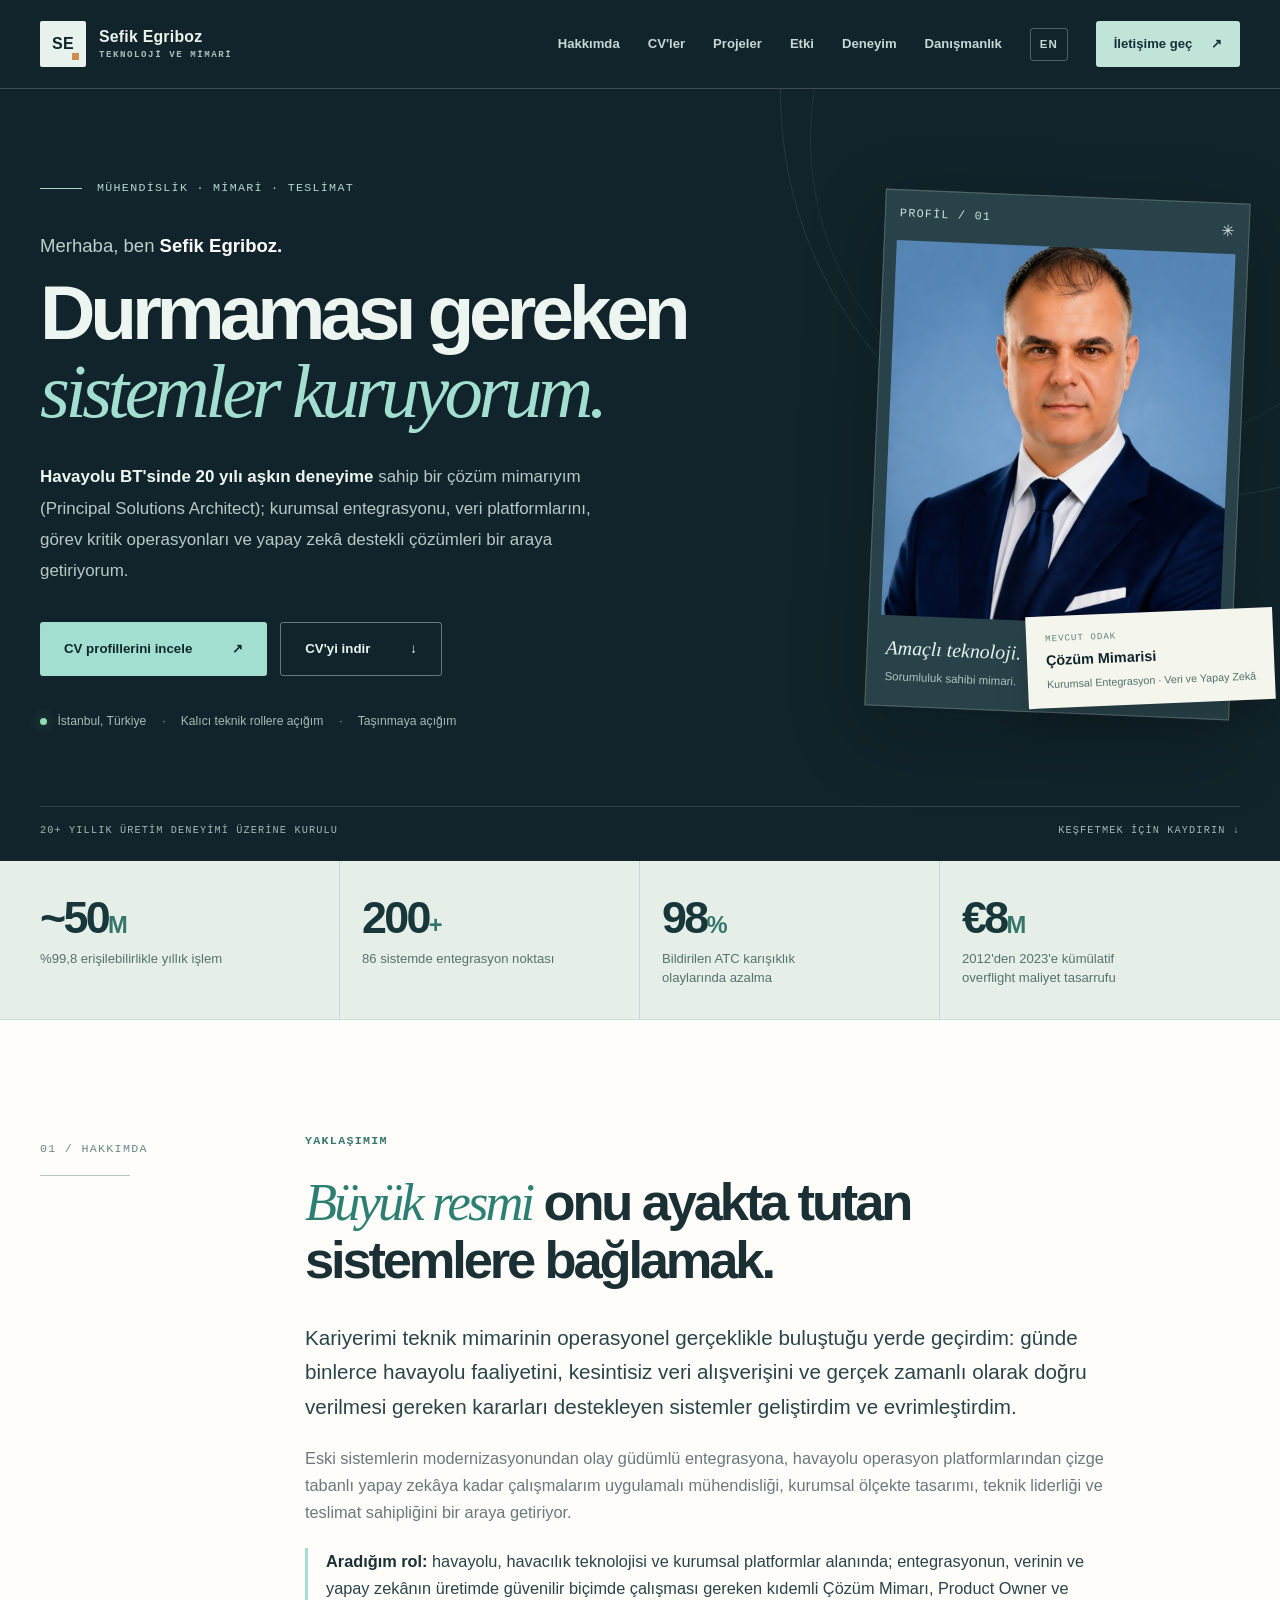
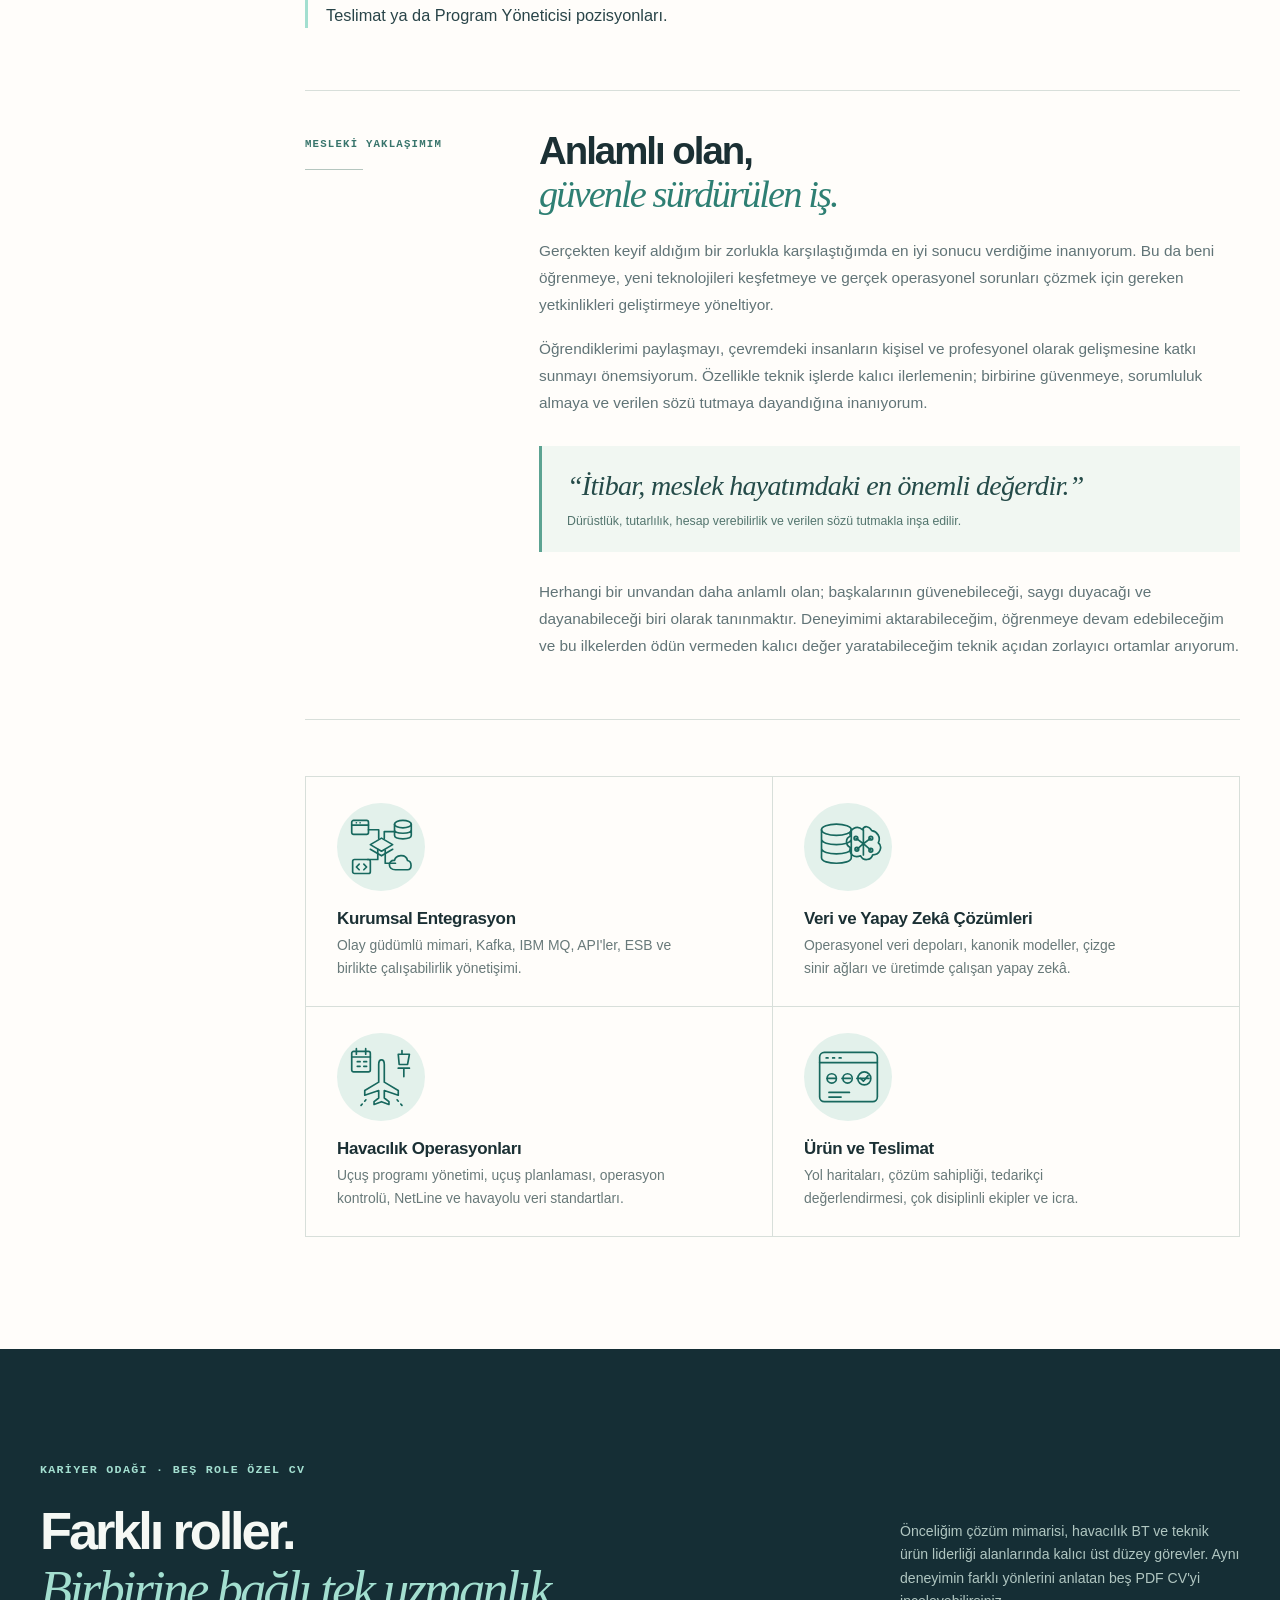
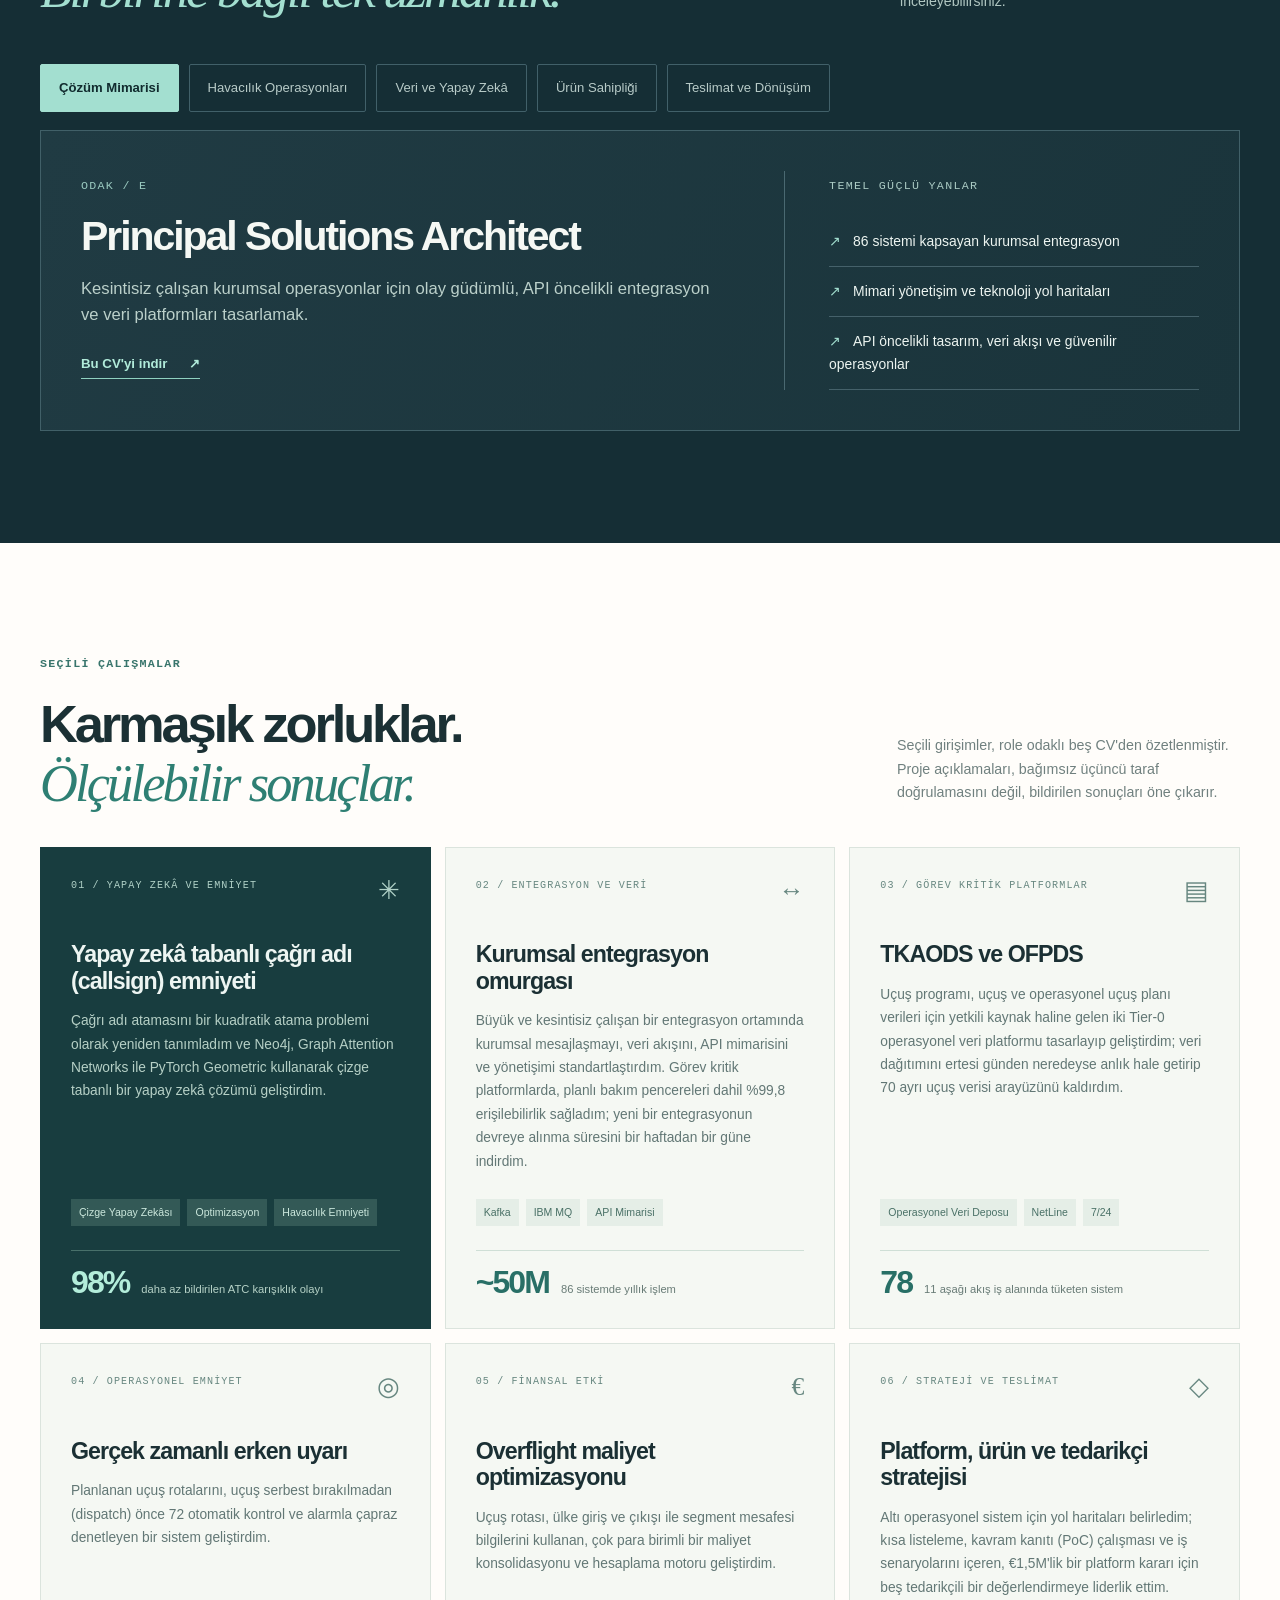
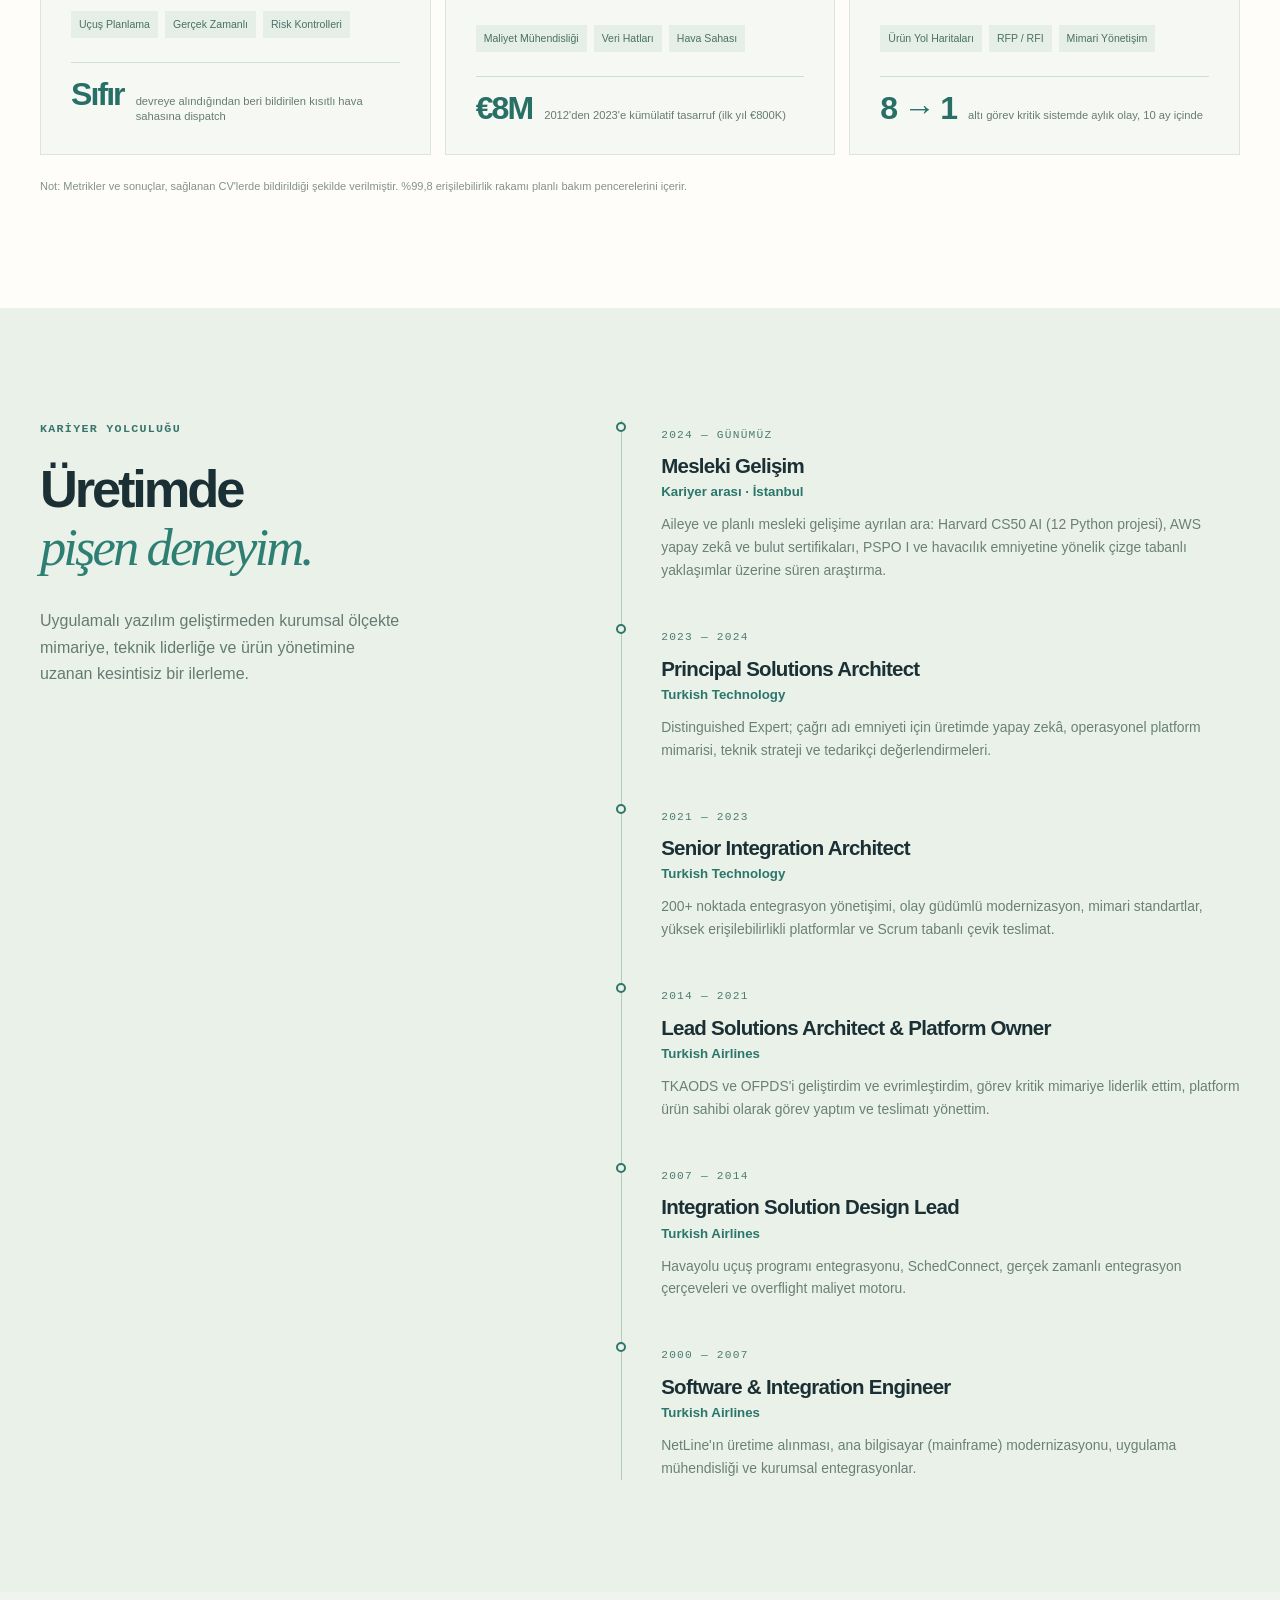
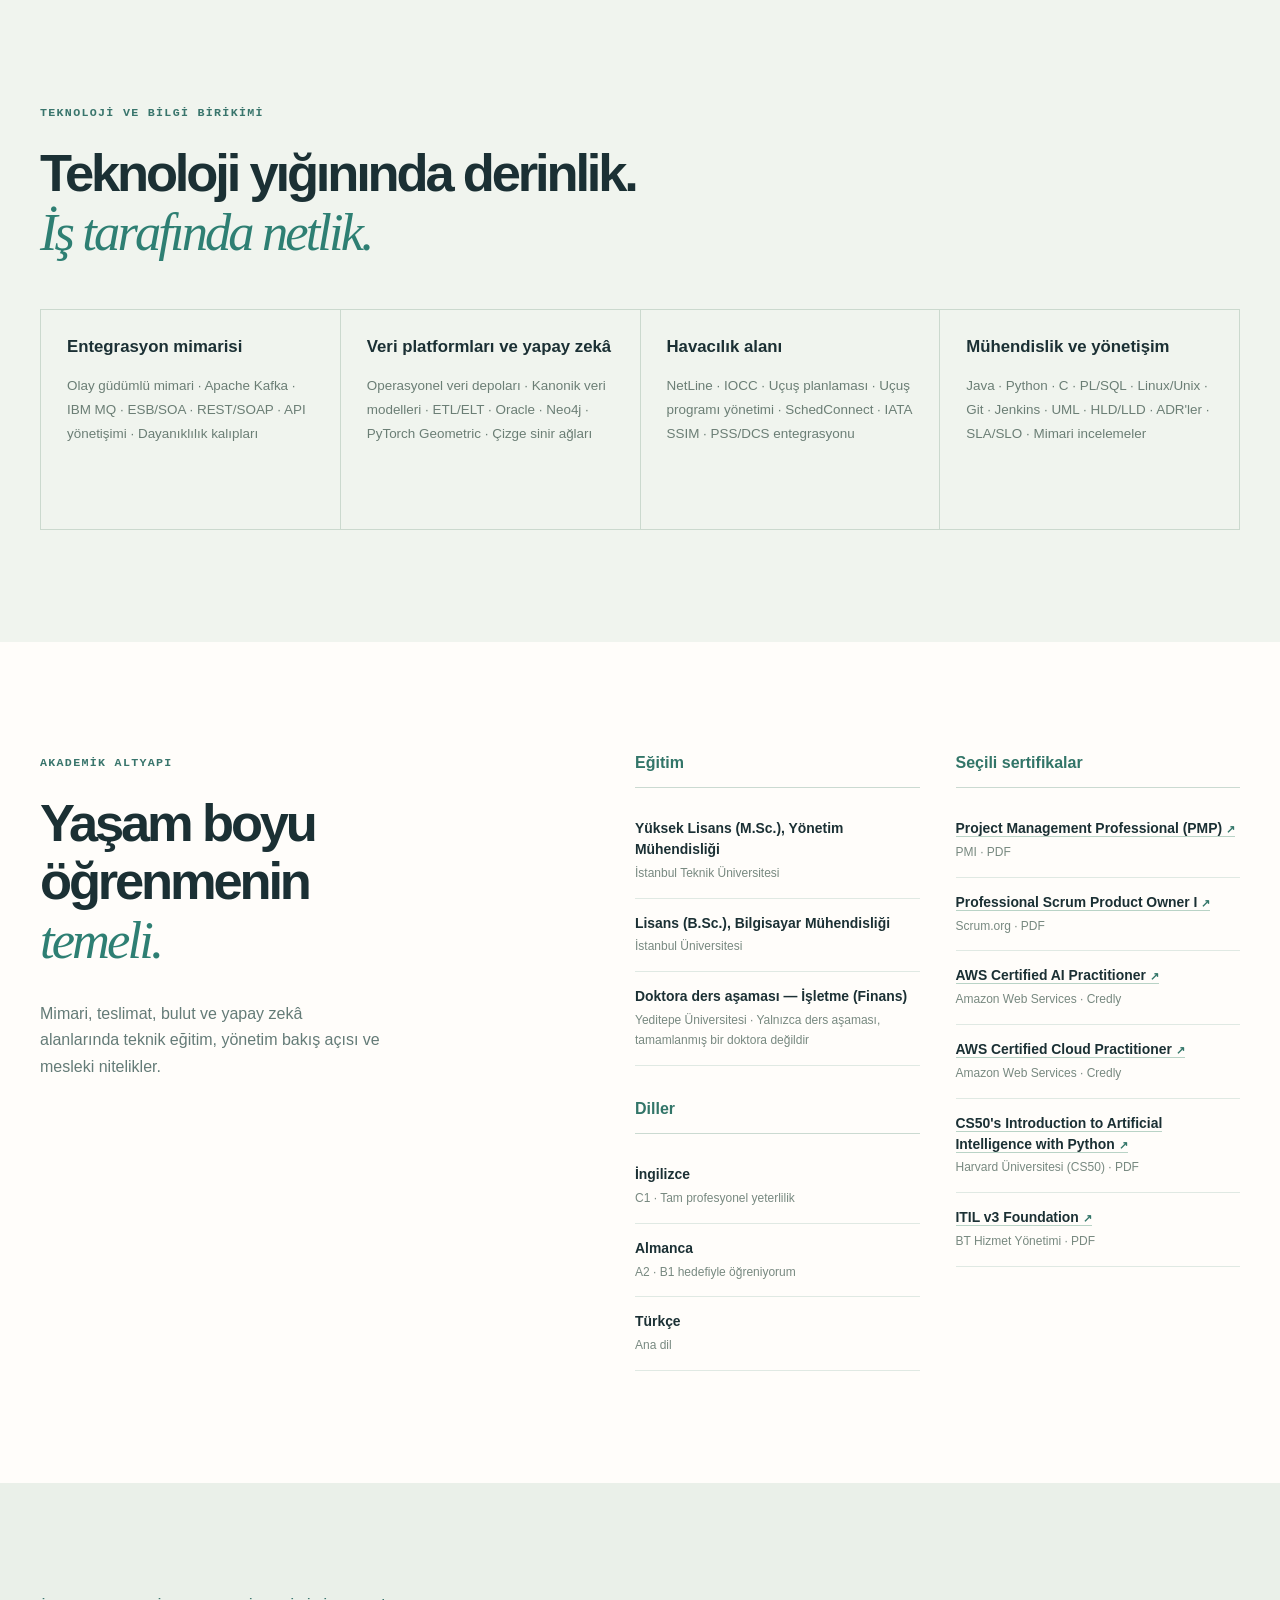
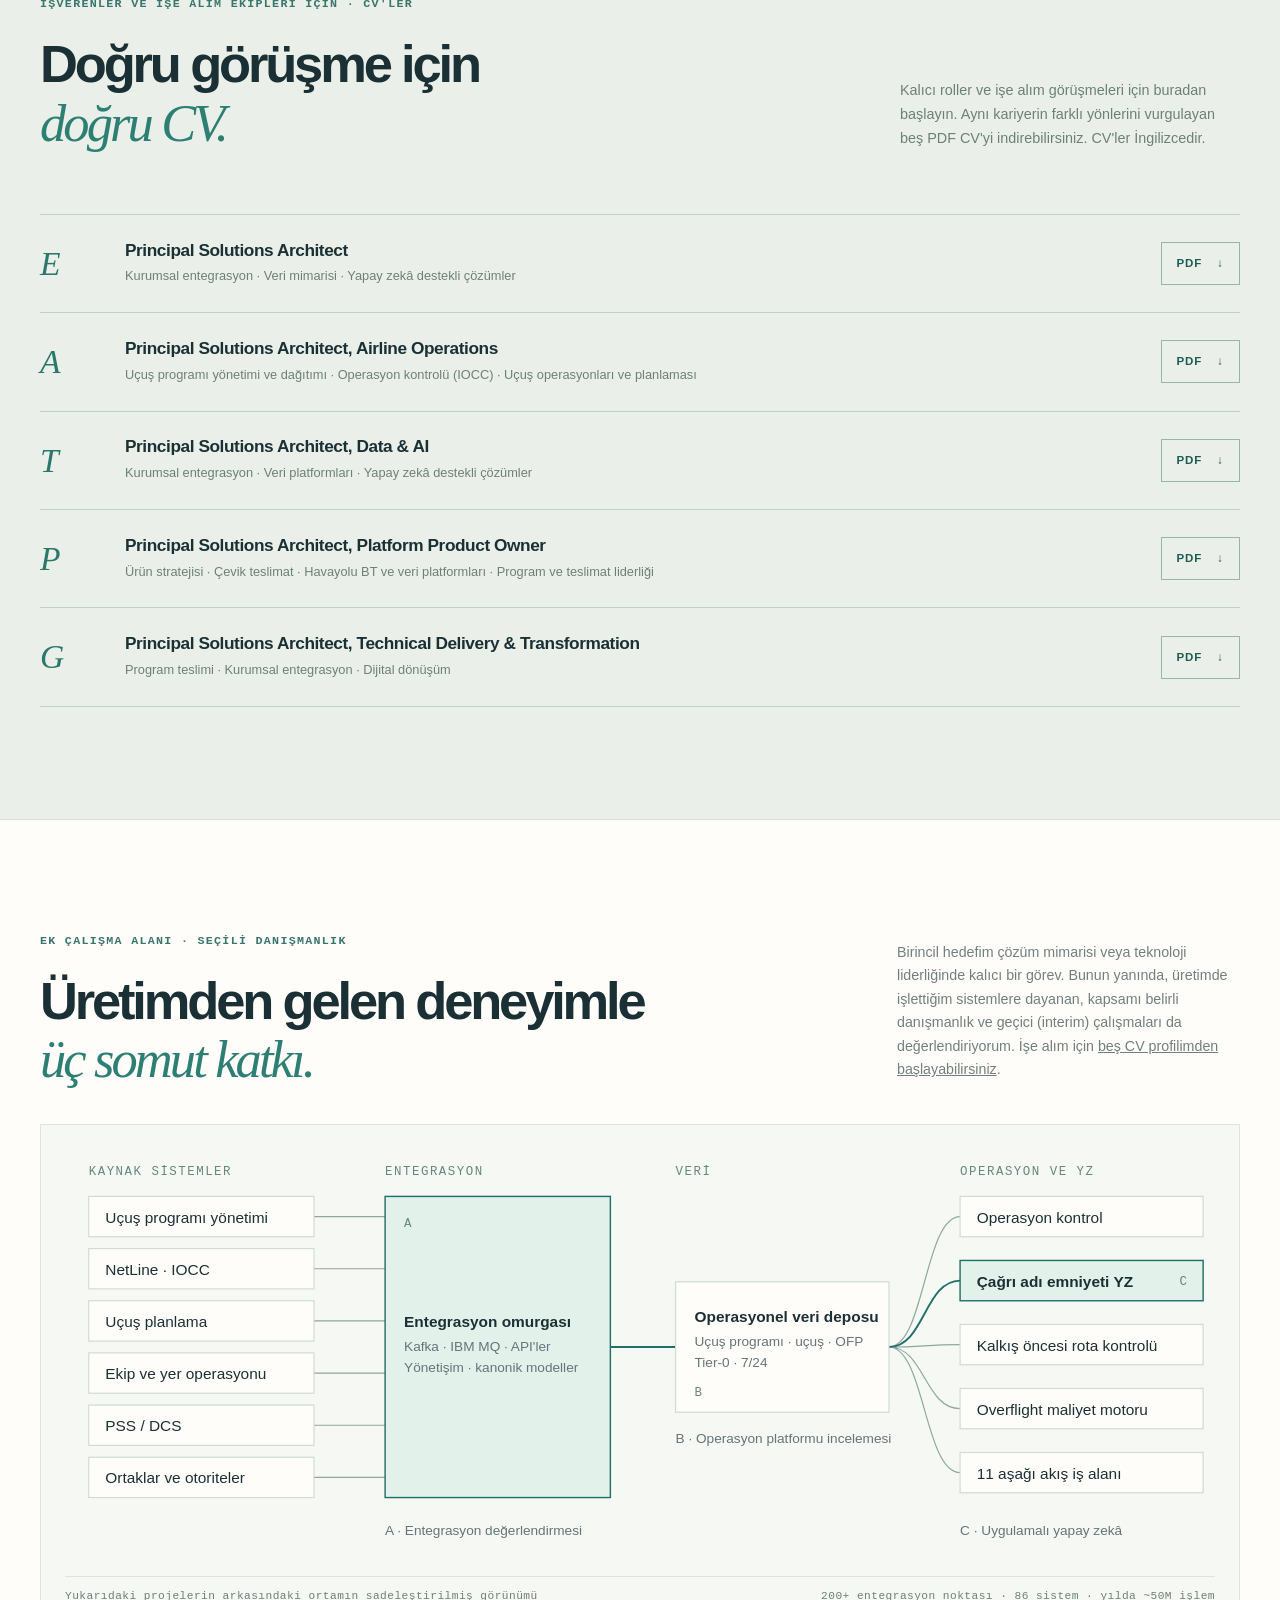
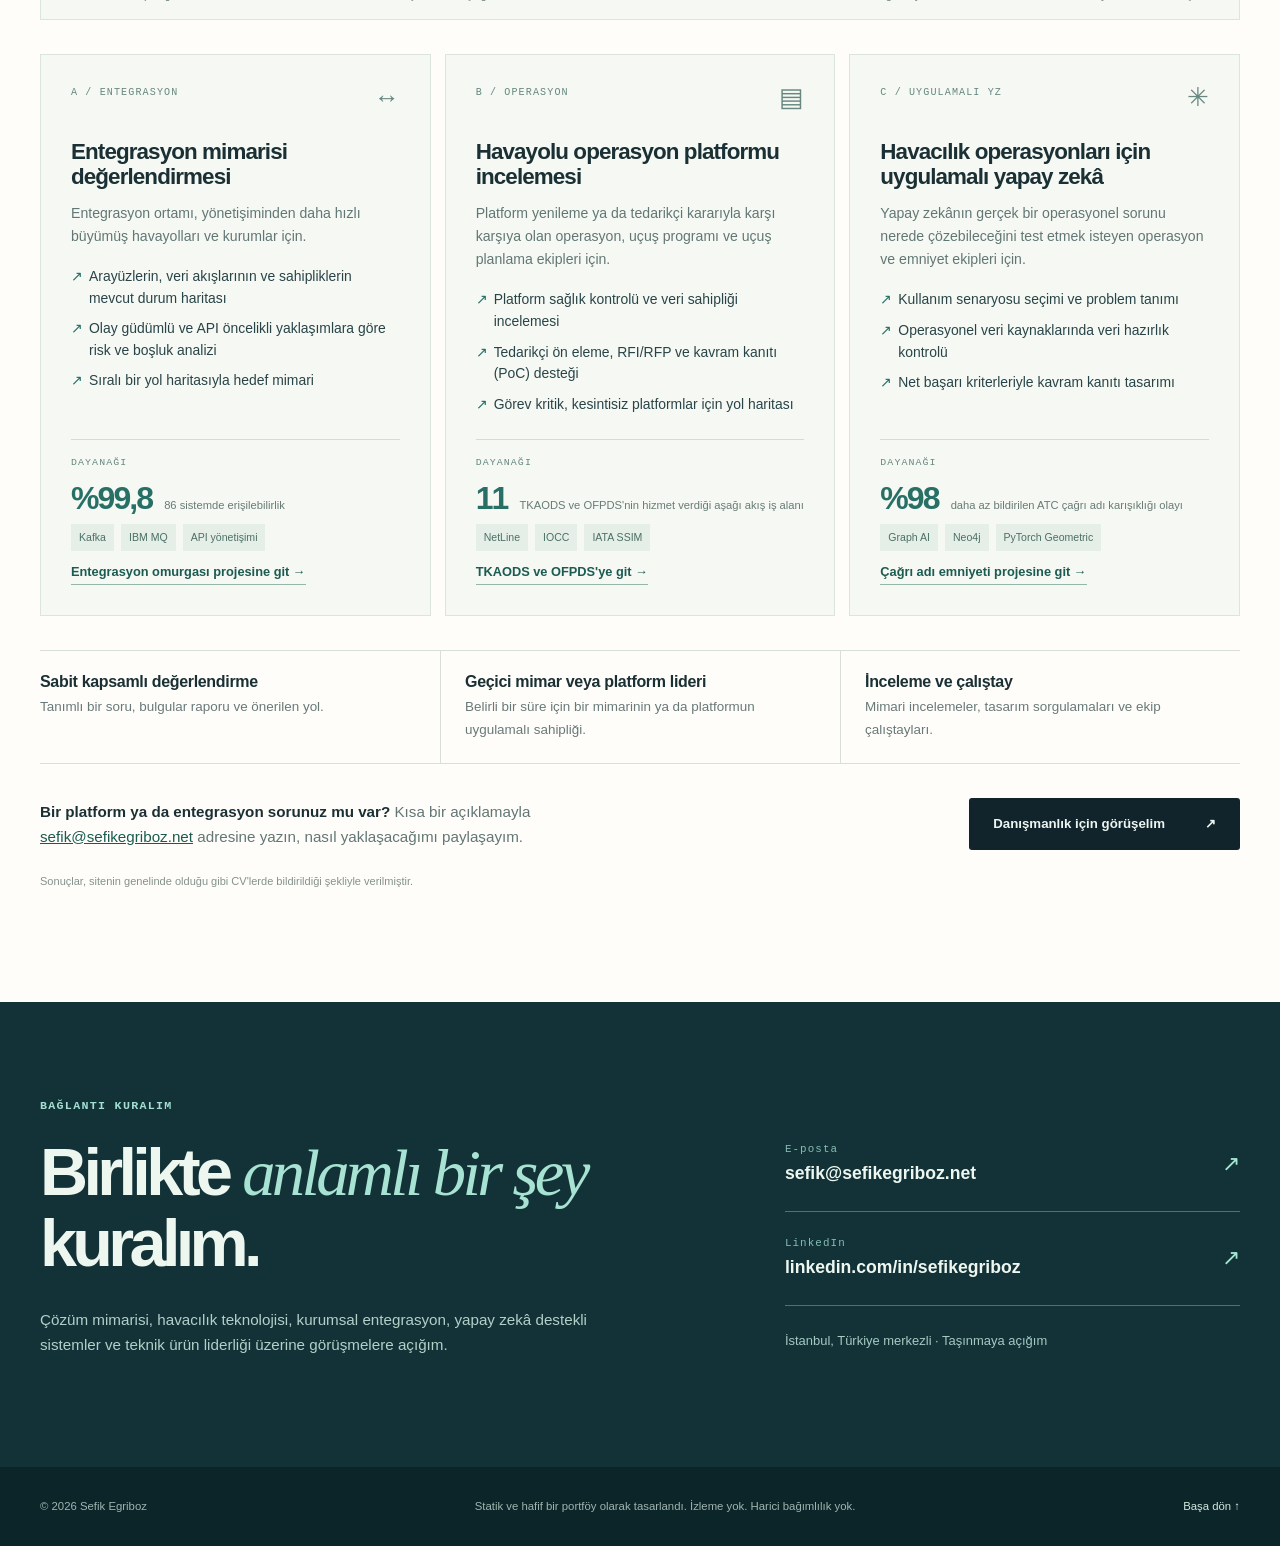
==== commit 7a491956: "Replace expertise symbols with larger illustrated SVG icons in EN/TR" ====
--- a/tr/index.html
+++ b/tr/index.html
@@ -25,7 +25,7 @@
   <link rel="alternate" hreflang="tr" href="https://sefikegriboz.net/tr/">
   <link rel="alternate" hreflang="x-default" href="https://sefikegriboz.net/">
   <link rel="icon" href="../favicon.svg" type="image/svg+xml">
-  <link rel="stylesheet" href="../style.css?v=20261109">
+  <link rel="stylesheet" href="../style.css?v=20261109-icons">
   <script src="../script.js" defer></script>
 </head>
 <body>
@@ -90,10 +90,31 @@
             </div>
           </div>
           <div class="discipline-grid">
-            <article class="discipline"><span class="discipline-icon" aria-hidden="true">↔</span><h3>Kurumsal Entegrasyon</h3><p>Olay güdümlü mimari, Kafka, IBM MQ, API'ler, ESB ve birlikte çalışabilirlik yönetişimi.</p></article>
-            <article class="discipline"><span class="discipline-icon" aria-hidden="true">◎</span><h3>Veri ve Yapay Zekâ Çözümleri</h3><p>Operasyonel veri depoları, kanonik modeller, çizge sinir ağları ve üretimde çalışan yapay zekâ.</p></article>
-            <article class="discipline"><span class="discipline-icon" aria-hidden="true">✳</span><h3>Havacılık Operasyonları</h3><p>Uçuş programı yönetimi, uçuş planlaması, operasyon kontrolü, NetLine ve havayolu veri standartları.</p></article>
-            <article class="discipline"><span class="discipline-icon" aria-hidden="true">▦</span><h3>Ürün ve Teslimat</h3><p>Yol haritaları, çözüm sahipliği, tedarikçi değerlendirmesi, çok disiplinli ekipler ve icra.</p></article>
+            <article class="discipline"><span class="discipline-icon" aria-hidden="true"><svg viewBox="0 0 72 72" focusable="false" aria-hidden="true">
+  <rect x="4" y="8" width="18" height="15" rx="2"/><path d="M4 13h18 M9 10.5h.01 M13 10.5h.01"/>
+  <ellipse cx="59" cy="12" rx="9" ry="4"/><path d="M50 12v12c0 5 18 5 18 0V12 M50 18c0 5 18 5 18 0"/>
+  <rect x="5" y="50" width="19" height="15" rx="2"/><path d="m12 55-3 3 3 3 m5-6 3 3-3 3"/>
+  <path d="M51 61h13c5 0 5-9 0-10-2-8-13-6-14 0-7-1-8 10 1 10z"/>
+  <path d="M22 18h11v9 M50 20H39v7 M21 50h11V39 M51 54H40V40"/>
+  <path d="m36 27-12 7 12 7 12-7-12-7z M24 39l12 7 12-7"/>
+</svg></span><h3>Kurumsal Entegrasyon</h3><p>Olay güdümlü mimari, Kafka, IBM MQ, API'ler, ESB ve birlikte çalışabilirlik yönetişimi.</p></article>
+            <article class="discipline"><span class="discipline-icon" aria-hidden="true"><svg viewBox="0 0 72 72" focusable="false" aria-hidden="true">
+  <ellipse cx="23" cy="18" rx="16" ry="6"/><path d="M7 18v30c0 8 32 8 32 0V18 M7 28c0 8 32 8 32 0 M7 38c0 8 32 8 32 0"/>
+  <path d="M51 18c-6-6-15 0-13 7-6 2-5 10 0 12-2 7 4 12 11 9 3 6 11 5 13-1 8 0 11-9 6-13 3-6-1-12-7-13-3-5-8-6-10-1z"/>
+  <path d="M52 18v27 M44 27l8 6 8-6 M45 39l7-6 8 7"/><circle cx="44" cy="27" r="2"/><circle cx="60" cy="27" r="2"/><circle cx="45" cy="39" r="2"/><circle cx="60" cy="40" r="2"/>
+</svg></span><h3>Veri ve Yapay Zekâ Çözümleri</h3><p>Operasyonel veri depoları, kanonik modeller, çizge sinir ağları ve üretimde çalışan yapay zekâ.</p></article>
+            <article class="discipline"><span class="discipline-icon" aria-hidden="true"><svg viewBox="0 0 72 72" focusable="false" aria-hidden="true">
+  <rect x="4" y="8" width="20" height="22" rx="2"/><path d="M4 14h20 M9 5v6 M19 5v6 M10 19h3 M17 19h3 M10 24h3 M17 24h3"/>
+  <path d="M54 11h12l-2 11h-9z M58 11V7 M54 26h12 M60 26v9"/>
+  <path d="M36 17c-2 0-3 2-3 5v19l-15 9v5l15-5v8l-5 4v3l8-3 8 3v-3l-5-4v-8l15 5v-5l-15-9V22c0-3-1-5-3-5z"/>
+  <path d="M14 66l7-8 M58 66l-7-8" stroke-dasharray="2 4"/>
+</svg></span><h3>Havacılık Operasyonları</h3><p>Uçuş programı yönetimi, uçuş planlaması, operasyon kontrolü, NetLine ve havayolu veri standartları.</p></article>
+            <article class="discipline"><span class="discipline-icon" aria-hidden="true"><svg viewBox="0 0 72 72" focusable="false" aria-hidden="true">
+  <rect x="5" y="9" width="62" height="53" rx="5"/><path d="M5 20h62 M12 15h2 M19 15h2 M26 15h2"/>
+  <path d="M13 37h9 M29 37h9 M45 37h13" />
+  <circle cx="18" cy="37" r="5"/><circle cx="35" cy="37" r="5"/><circle cx="53" cy="37" r="7"/>
+  <path d="m49 37 3 3 5-6 M15 52h22 M15 57h13"/>
+</svg></span><h3>Ürün ve Teslimat</h3><p>Yol haritaları, çözüm sahipliği, tedarikçi değerlendirmesi, çok disiplinli ekipler ve icra.</p></article>
           </div>
         </div>
       </div>
--- a/style.css
+++ b/style.css
@@ -3,7 +3,7 @@
 .site-header{position:relative;z-index:20;background:#11242b;color:#ecf2ec;border-bottom:1px solid var(--outline)}.header-inner{min-height:88px;display:flex;align-items:center;justify-content:space-between;gap:32px}.wordmark{display:flex;align-items:center;gap:13px;text-decoration:none;font-size:.99rem;font-weight:700;letter-spacing:.015em;line-height:1.1}.wordmark-mark{width:46px;height:46px;display:grid;place-items:center;position:relative;background:#e8f2ec;color:var(--deep);border-radius:2px;font-size:1rem;font-weight:900}.mark-square{position:absolute;width:7px;height:7px;background:#d08d52;right:7px;bottom:7px}.wordmark-sub{display:block;font-size:.57rem;letter-spacing:.17em;font-family:ui-monospace,Consolas,monospace;color:#abbfba;margin-top:5px}.site-nav{display:flex;align-items:center;gap:28px}.site-nav a{text-decoration:none;color:#c7d7d5;font-size:.82rem;font-weight:550;white-space:nowrap}.site-nav a:hover{color:var(--mint)}.site-nav a.nav-contact{background:#c1e4d9;color:#163039;padding:12px 18px;border-radius:3px;font-weight:700}.nav-contact span{margin-left:15px}.nav-toggle{display:none}
 .hero{position:relative;overflow:hidden;background:var(--deep);color:#edf5f1}.hero-grid{position:relative;z-index:2;display:grid;grid-template-columns:minmax(0,1.45fr) minmax(310px,.75fr);align-items:center;gap:8%;padding-top:90px;padding-bottom:75px;min-height:695px}.hero-arc{position:absolute;pointer-events:none;border:1px solid rgba(144,212,201,.12);border-radius:50%;width:810px;height:810px;right:-310px;top:-400px}.hero-arc-2{width:620px;height:620px;right:-150px;top:-260px;border-color:rgba(144,212,201,.09)}.eyebrow{display:flex;align-items:center;gap:15px;color:#b5d5cf;margin-bottom:33px}.eyebrow-line{height:1px;width:42px;background:#aad2c8}.hero-pretitle{font-size:1.16rem;color:#bcd0cb;margin:0 0 10px}.hero-pretitle strong{color:#fff;font-weight:600}.hero h1{max-width:720px;font-size:clamp(3.4rem,6vw,6.15rem);letter-spacing:-.068em;line-height:1.045;font-weight:690;margin:0 0 29px}.hero-italic{display:block;font-family:Georgia,"Times New Roman",serif;font-weight:400;font-style:italic;letter-spacing:-.058em;color:var(--mint)}.hero-lead{font-size:1.06rem;max-width:590px;color:#b8c9c5;line-height:1.85}.hero-lead strong{color:#edf8f3;font-weight:600}.hero-actions{display:flex;gap:13px;flex-wrap:wrap;margin-top:35px}.btn{padding:15px 24px;display:inline-flex;align-items:center;gap:40px;text-decoration:none;border-radius:3px;font-size:.83rem;font-weight:750;transition:transform .2s,background .2s}.btn:hover{transform:translateY(-2px)}.btn-primary{background:var(--mint);color:#0d282b}.btn-primary:hover{background:#c5f5e8}.btn-outline{border:1px solid rgba(220,238,234,.42);color:#e5f4f0}.btn-outline:hover{background:rgba(255,255,255,.06)}.hero-meta{margin-top:35px;display:flex;align-items:center;flex-wrap:wrap;gap:16px;color:#a4bcb6;font-size:.76rem}.hero-meta span+span:before{content:"·";padding-right:15px;color:#829c96}.meta-dot{display:inline-block;width:7px;height:7px;background:#90deaf;border-radius:50%;margin-right:7px;box-shadow:0 0 13px rgba(146,222,175,.45)}.hero-visual{position:relative;max-width:365px;width:100%;margin-left:auto}.portrait-frame{padding:12px;background:#29424a;border:1px solid #526569;transform:rotate(2.4deg);box-shadow:0 25px 75px rgba(2,12,15,.26)}.portrait-topline{display:flex;justify-content:space-between;color:#d1e1dc;margin:2px 2px 10px}.portrait-frame img{width:100%;height:375px;object-fit:cover;object-position:50% 18%}.portrait-footer{padding:16px 6px 7px}.portrait-footer strong,.portrait-footer span{display:block}.portrait-footer strong{font-family:Georgia,serif;font-size:1.24rem;font-style:italic;font-weight:400;color:#e5f3ed}.portrait-footer span{font-size:.72rem;color:#a9c4bf;margin-top:3px}.hero-note{position:absolute;right:-34px;bottom:9px;display:flex;flex-direction:column;gap:3px;background:#f4f6ed;color:var(--deep);padding:15px 19px;box-shadow:0 15px 33px rgba(0,0,0,.19);transform:rotate(-2.4deg)}.hero-note .mono{font-size:.57rem;color:#65807a}.hero-note strong{font-size:.9rem}.hero-note>span:last-child{font-size:.67rem;color:#54706a}.hero-bottom{display:flex;justify-content:space-between;padding-bottom:22px;border-top:1px solid rgba(255,255,255,.14);padding-top:15px;color:#a2b8b3}.hero-bottom .mono,.scrollhint{font-size:.64rem}
 .impact-bar{background:#e5efe8;border-bottom:1px solid #cadcd4}.impact-grid{display:grid;grid-template-columns:repeat(4,1fr)}.impact-item{padding:34px 22px 32px;border-right:1px solid #c5d9d2}.impact-item:first-child{padding-left:0}.impact-item:last-child{border:0}.impact-item strong{display:block;font-size:clamp(2.3rem,3.5vw,3.7rem);line-height:1;letter-spacing:-.06em;font-weight:730;color:#17373a}.impact-item strong span{font-size:.53em;color:#36756c;letter-spacing:-.04em}.impact-item p{font-size:.82rem;color:#59716d;max-width:200px;margin:11px 0 0;line-height:1.4}
-.section{padding:112px 0}.section-light{background:var(--paper)}.section-dark{background:var(--deep2);color:#f5f8f4}.section-side{display:flex;flex-direction:column;gap:15px;padding-top:8px}.section-number{color:#668783}.side-rule{height:1px;width:90px;background:#b5c6bf}.section-kicker{color:#39756c;font-weight:750;margin-bottom:21px}.kicker-light{color:var(--mint)}.section-heading{font-size:clamp(2.6rem,4.1vw,4.65rem);line-height:1.11;letter-spacing:-.06em;font-weight:640;margin:0 0 32px;max-width:820px}.section-heading em,.contact-section h2 em{font-family:Georgia,"Times New Roman",serif;font-weight:400;color:#2e7f73;letter-spacing:-.055em}.light-heading em{color:var(--mint)}.about-grid{display:grid;grid-template-columns:200px minmax(0,1fr);gap:65px}.intro-copy{font-size:1.29rem;line-height:1.67;max-width:850px;color:#294448}.body-copy{font-size:1.02rem;max-width:810px;color:#68787b}.discipline-grid{display:grid;grid-template-columns:repeat(2,minmax(0,1fr));gap:0;margin-top:56px;border-top:1px solid var(--line);border-left:1px solid var(--line)}.discipline{min-height:193px;padding:26px 31px;border-right:1px solid var(--line);border-bottom:1px solid var(--line)}.discipline-icon{display:inline-flex;width:39px;height:39px;align-items:center;justify-content:center;background:#e3f1eb;color:#246d66;border-radius:50%;font-size:1.24rem;margin-bottom:15px}.discipline h3{font-size:1.06rem;letter-spacing:-.02em;margin-bottom:6px}.discipline p{margin:0;font-size:.87rem;line-height:1.65;color:#687979;max-width:340px}
+.section{padding:112px 0}.section-light{background:var(--paper)}.section-dark{background:var(--deep2);color:#f5f8f4}.section-side{display:flex;flex-direction:column;gap:15px;padding-top:8px}.section-number{color:#668783}.side-rule{height:1px;width:90px;background:#b5c6bf}.section-kicker{color:#39756c;font-weight:750;margin-bottom:21px}.kicker-light{color:var(--mint)}.section-heading{font-size:clamp(2.6rem,4.1vw,4.65rem);line-height:1.11;letter-spacing:-.06em;font-weight:640;margin:0 0 32px;max-width:820px}.section-heading em,.contact-section h2 em{font-family:Georgia,"Times New Roman",serif;font-weight:400;color:#2e7f73;letter-spacing:-.055em}.light-heading em{color:var(--mint)}.about-grid{display:grid;grid-template-columns:200px minmax(0,1fr);gap:65px}.intro-copy{font-size:1.29rem;line-height:1.67;max-width:850px;color:#294448}.body-copy{font-size:1.02rem;max-width:810px;color:#68787b}.discipline-grid{display:grid;grid-template-columns:repeat(2,minmax(0,1fr));gap:0;margin-top:56px;border-top:1px solid var(--line);border-left:1px solid var(--line)}.discipline{min-height:220px;padding:26px 31px;border-right:1px solid var(--line);border-bottom:1px solid var(--line)}.discipline-icon{display:inline-flex;width:88px;height:88px;align-items:center;justify-content:center;background:#e3f1eb;color:#17685e;border-radius:50%;margin-bottom:18px}.discipline-icon svg{display:block;width:67px;height:67px;stroke:currentColor;fill:none;stroke-width:1.8;stroke-linecap:round;stroke-linejoin:round}.discipline h3{font-size:1.06rem;letter-spacing:-.02em;margin-bottom:6px}.discipline p{margin:0;font-size:.87rem;line-height:1.65;color:#687979;max-width:340px}
 .professional-philosophy{display:grid;grid-template-columns:200px minmax(0,1fr);gap:34px;margin-top:62px;padding:38px 0 42px;border-top:1px solid var(--line);border-bottom:1px solid var(--line)}.philosophy-label{display:flex;flex-direction:column;align-items:flex-start;gap:15px;padding-top:7px;color:#39756c}.philosophy-label .mono{font-size:.67rem;font-weight:750}.philosophy-label .side-rule{width:58px}.philosophy-copy{max-width:760px}.philosophy-copy h3{font-size:clamp(1.75rem,3vw,2.55rem);line-height:1.12;letter-spacing:-.052em;font-weight:640;margin:0 0 22px}.philosophy-copy h3 em{font-family:Georgia,"Times New Roman",serif;font-weight:400;color:#2e7f73;letter-spacing:-.05em}.philosophy-copy>p{font-size:.96rem;line-height:1.75;color:#617477;margin:0 0 17px}.philosophy-copy blockquote{margin:29px 0 27px;padding:22px 25px 21px;border-left:3px solid #5ca392;background:#f1f7f2}.philosophy-copy blockquote p{font-family:Georgia,"Times New Roman",serif;font-size:clamp(1.32rem,2.2vw,1.75rem);font-style:italic;line-height:1.3;letter-spacing:-.025em;color:#254b49;margin:0 0 8px}.philosophy-copy cite{display:block;font-style:normal;font-size:.77rem;line-height:1.55;color:#53756e}
 .focus-heading{display:flex;align-items:end;justify-content:space-between;gap:50px}.focus-heading .section-heading{margin-bottom:10px}.focus-heading>p{max-width:340px;color:#b0c6c1;font-size:.88rem;margin:0 0 15px}.focus-tabs{display:flex;flex-wrap:wrap;gap:10px;margin-top:36px;margin-bottom:18px}.focus-tab{cursor:pointer;background:transparent;border:1px solid #416069;color:#b8cbc8;padding:12px 18px;font-size:.82rem;border-radius:2px;transition:background .15s,color .15s}.focus-tab:hover{color:#fff;border-color:#badad2}.focus-tab.active{background:var(--mint);border-color:var(--mint);color:#112b2e;font-weight:700}.focus-panel{display:grid;grid-template-columns:1.55fr 1fr;gap:60px;min-height:292px;border:1px solid #416068;padding:40px;background:linear-gradient(115deg,#203b43,#1a343b)}.focus-label{color:#9acac0}.focus-panel h3{font-size:clamp(1.85rem,3.2vw,2.85rem);letter-spacing:-.05em;font-weight:620;margin:16px 0}.focus-panel p{max-width:640px;color:#bbd0ca;font-size:1.04rem;line-height:1.6}.text-link{font-weight:700;color:#b1ebda;text-decoration:none;border-bottom:1px solid #8fd1c0;display:inline-flex;gap:22px;padding-bottom:3px;margin-top:7px;font-size:.83rem}.focus-points{border-left:1px solid #4a6971;padding-left:44px}.focus-points .mono{color:#aacac3}.focus-points ul{padding:0;margin:20px 0 0;list-style:none}.focus-points li{padding:13px 0;border-bottom:1px solid #45616a;color:#edf5f1;font-size:.87rem}.focus-points li::before{content:"↗";display:inline-block;color:var(--mint);margin-right:12px}
 .section-splithead{display:flex;justify-content:space-between;align-items:end;gap:35px;margin-bottom:35px}.section-splithead .section-heading{margin-bottom:0}.section-splithead>p{font-size:.89rem;max-width:343px;color:#70807f;margin:0 0 7px}.project-grid{display:grid;grid-template-columns:repeat(3,minmax(0,1fr));gap:14px}.project-card{background:#f5f8f3;border:1px solid #dbe4dd;min-height:375px;display:flex;flex-direction:column;padding:30px;transition:transform .2s,box-shadow .2s}.project-card:hover{transform:translateY(-3px);box-shadow:0 12px 30px rgba(28,68,59,.08)}.project-featured{background:#183d3f;color:#edf5f2;border-color:#183d3f}.project-top{display:flex;justify-content:space-between;gap:10px;font-size:.63rem;color:#678780;margin-bottom:38px}.project-featured .project-top{color:#b0d1c7}.project-icon{font-family:Georgia,serif;font-size:1.6rem;letter-spacing:0;line-height:1}.project-card h3{font-size:1.45rem;font-weight:680;letter-spacing:-.04em;margin-bottom:15px}.project-card>p{color:#627775;font-size:.86rem;line-height:1.7;flex:1}.project-featured>p{color:#b6d0c6}.project-tags{display:flex;gap:7px;flex-wrap:wrap;margin:12px 0 24px}.project-tags span{font-size:.66rem;padding:5px 8px;color:#4a7167;background:#e5eee7}.project-featured .project-tags span{background:#335956;color:#cce8dd}.project-result{border-top:1px solid #cfdfd6;padding-top:15px;display:flex;align-items:baseline;gap:12px}.project-featured .project-result{border-color:#48706a}.project-result strong{font-size:2rem;line-height:1;letter-spacing:-.06em;color:#286f66;white-space:nowrap}.project-featured .project-result strong{color:#b3edda}.project-result span{font-size:.7rem;color:#687b76;line-height:1.35}.project-featured .project-result span{color:#b5d1c6}.metric-note{font-size:.69rem;color:#83928b;margin:22px 0 0}
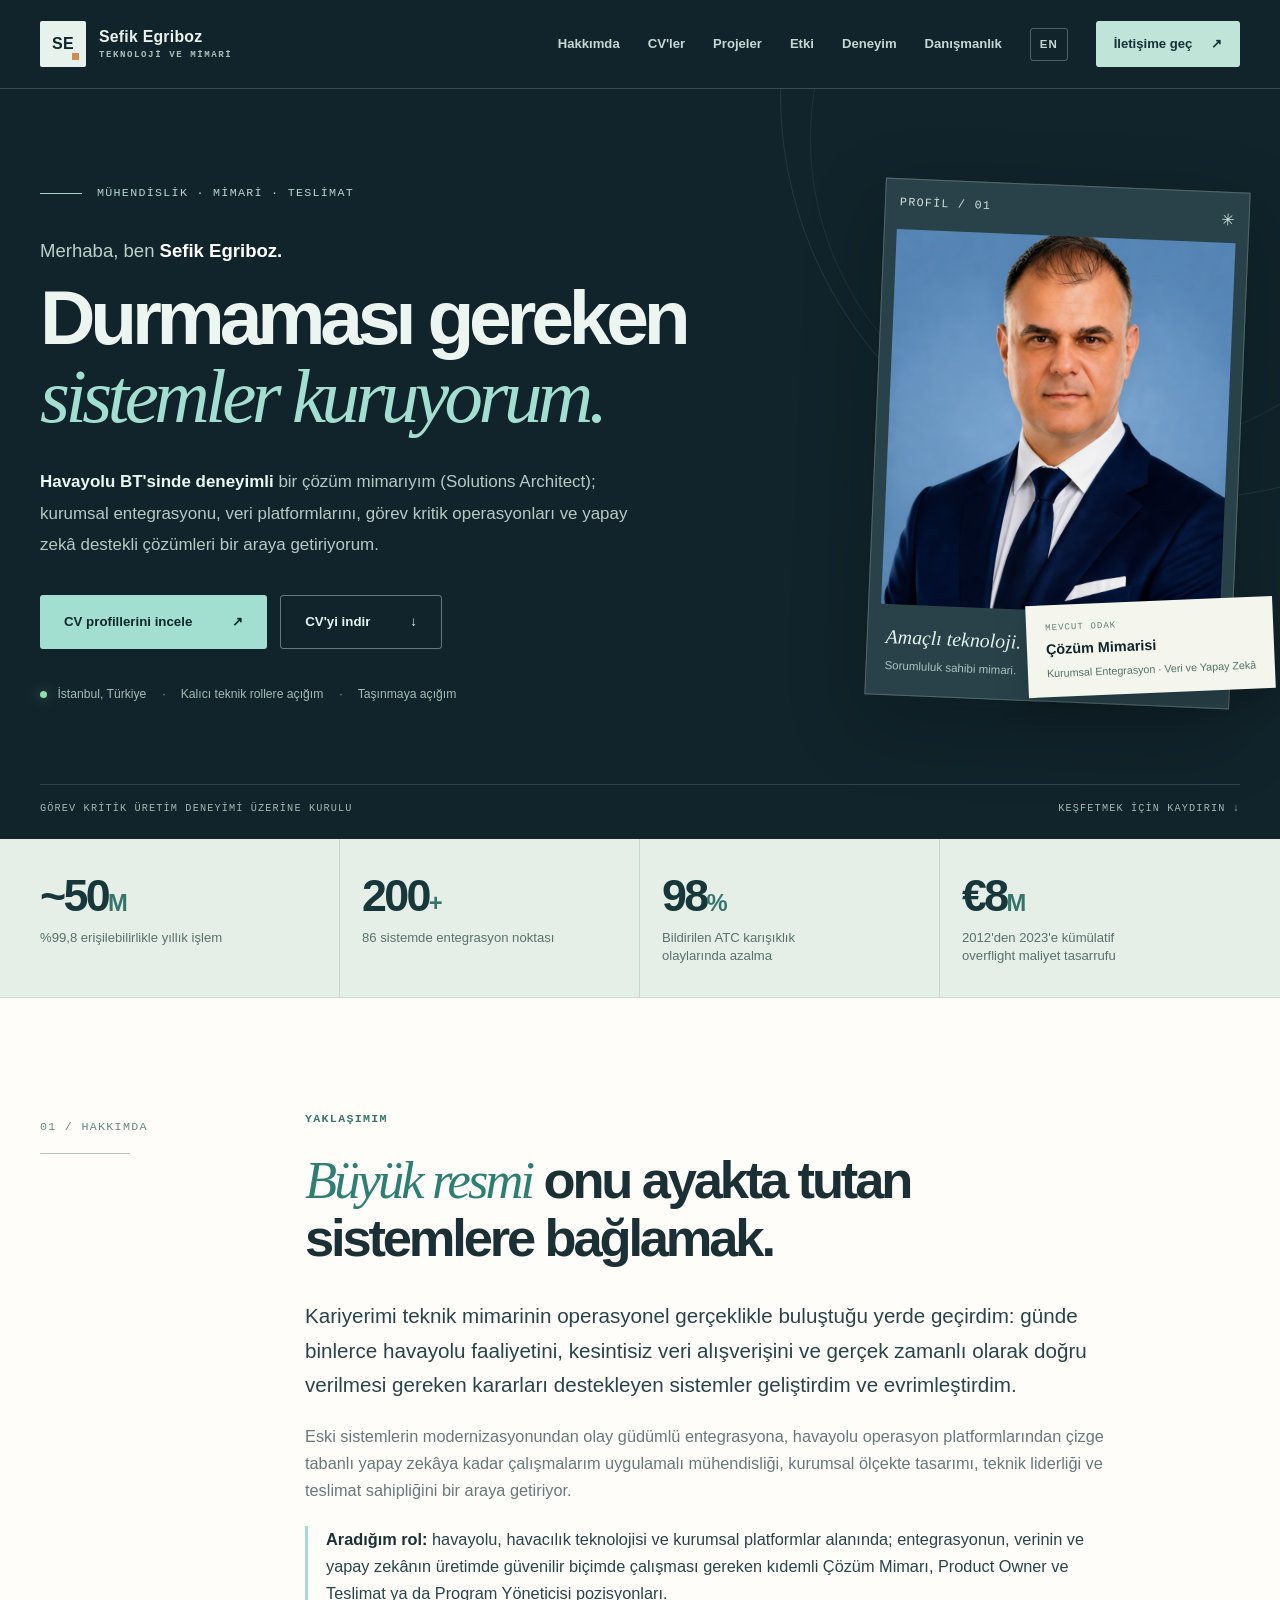
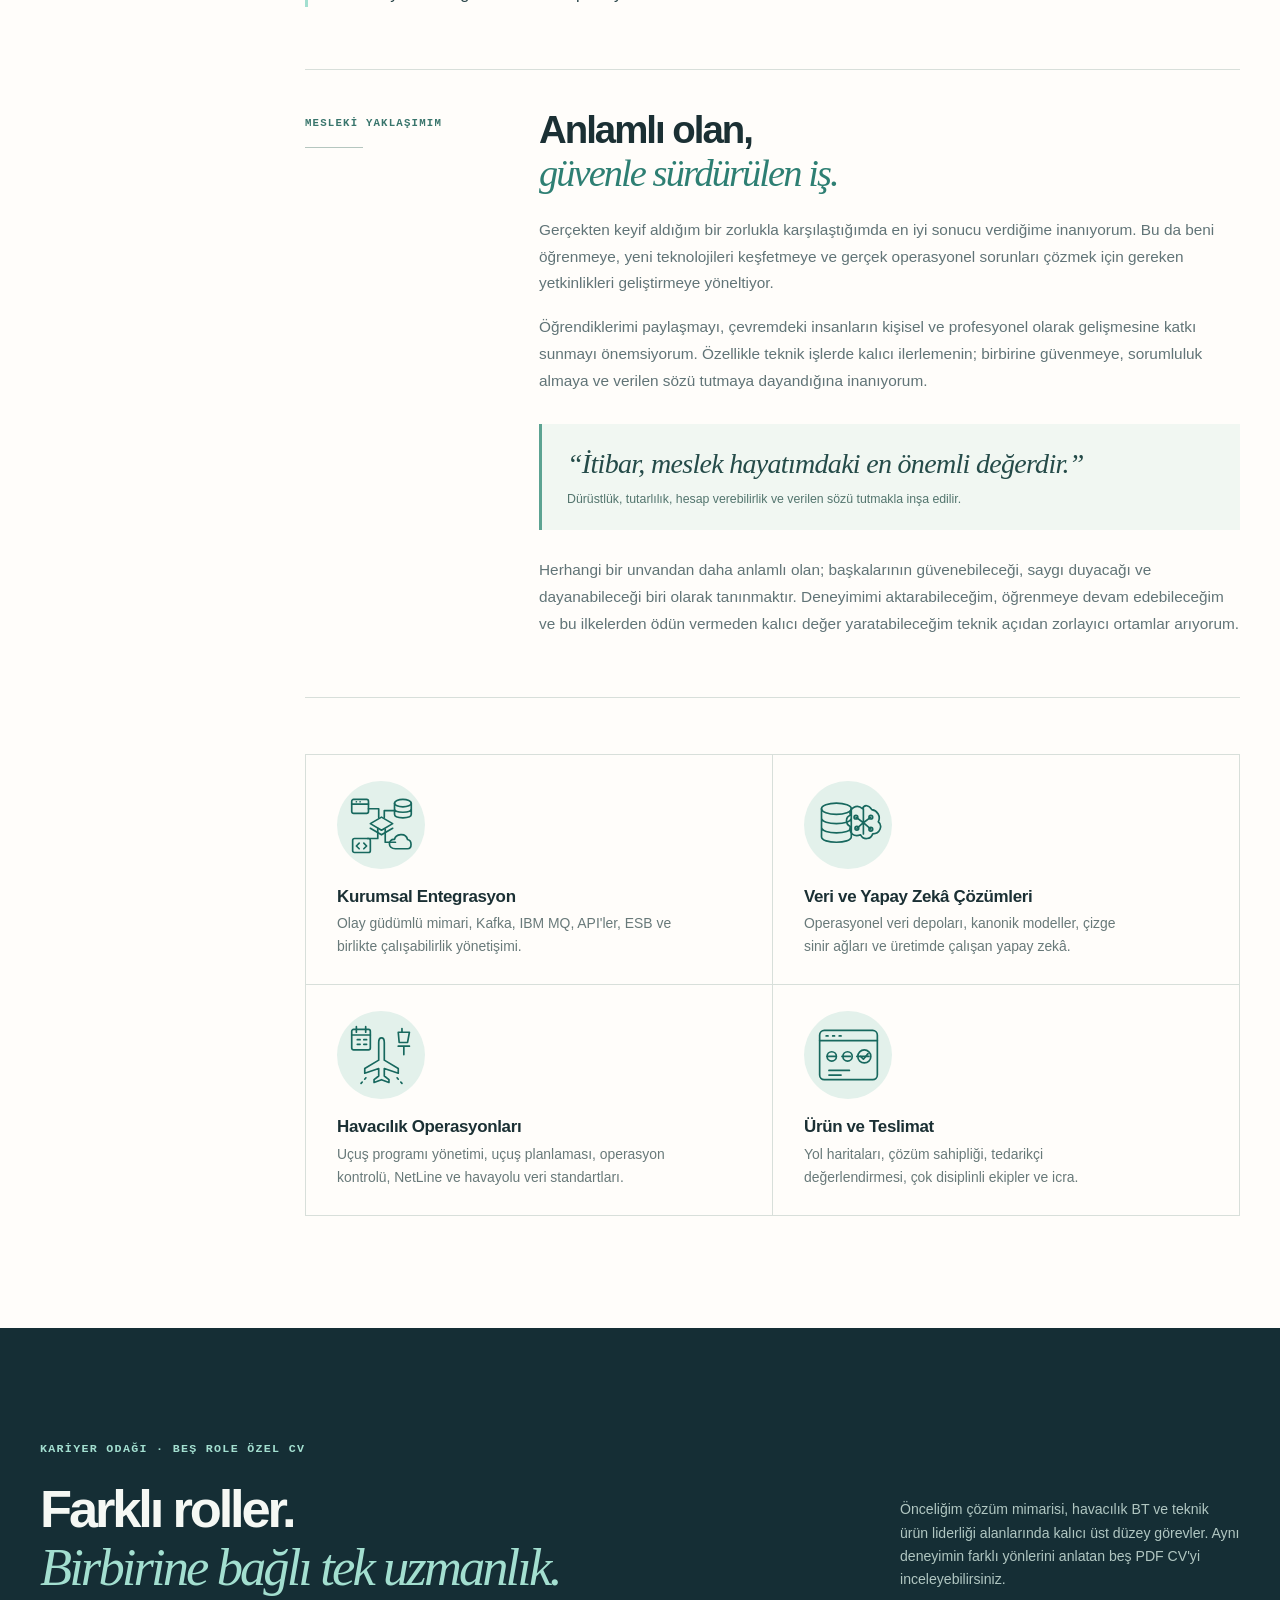
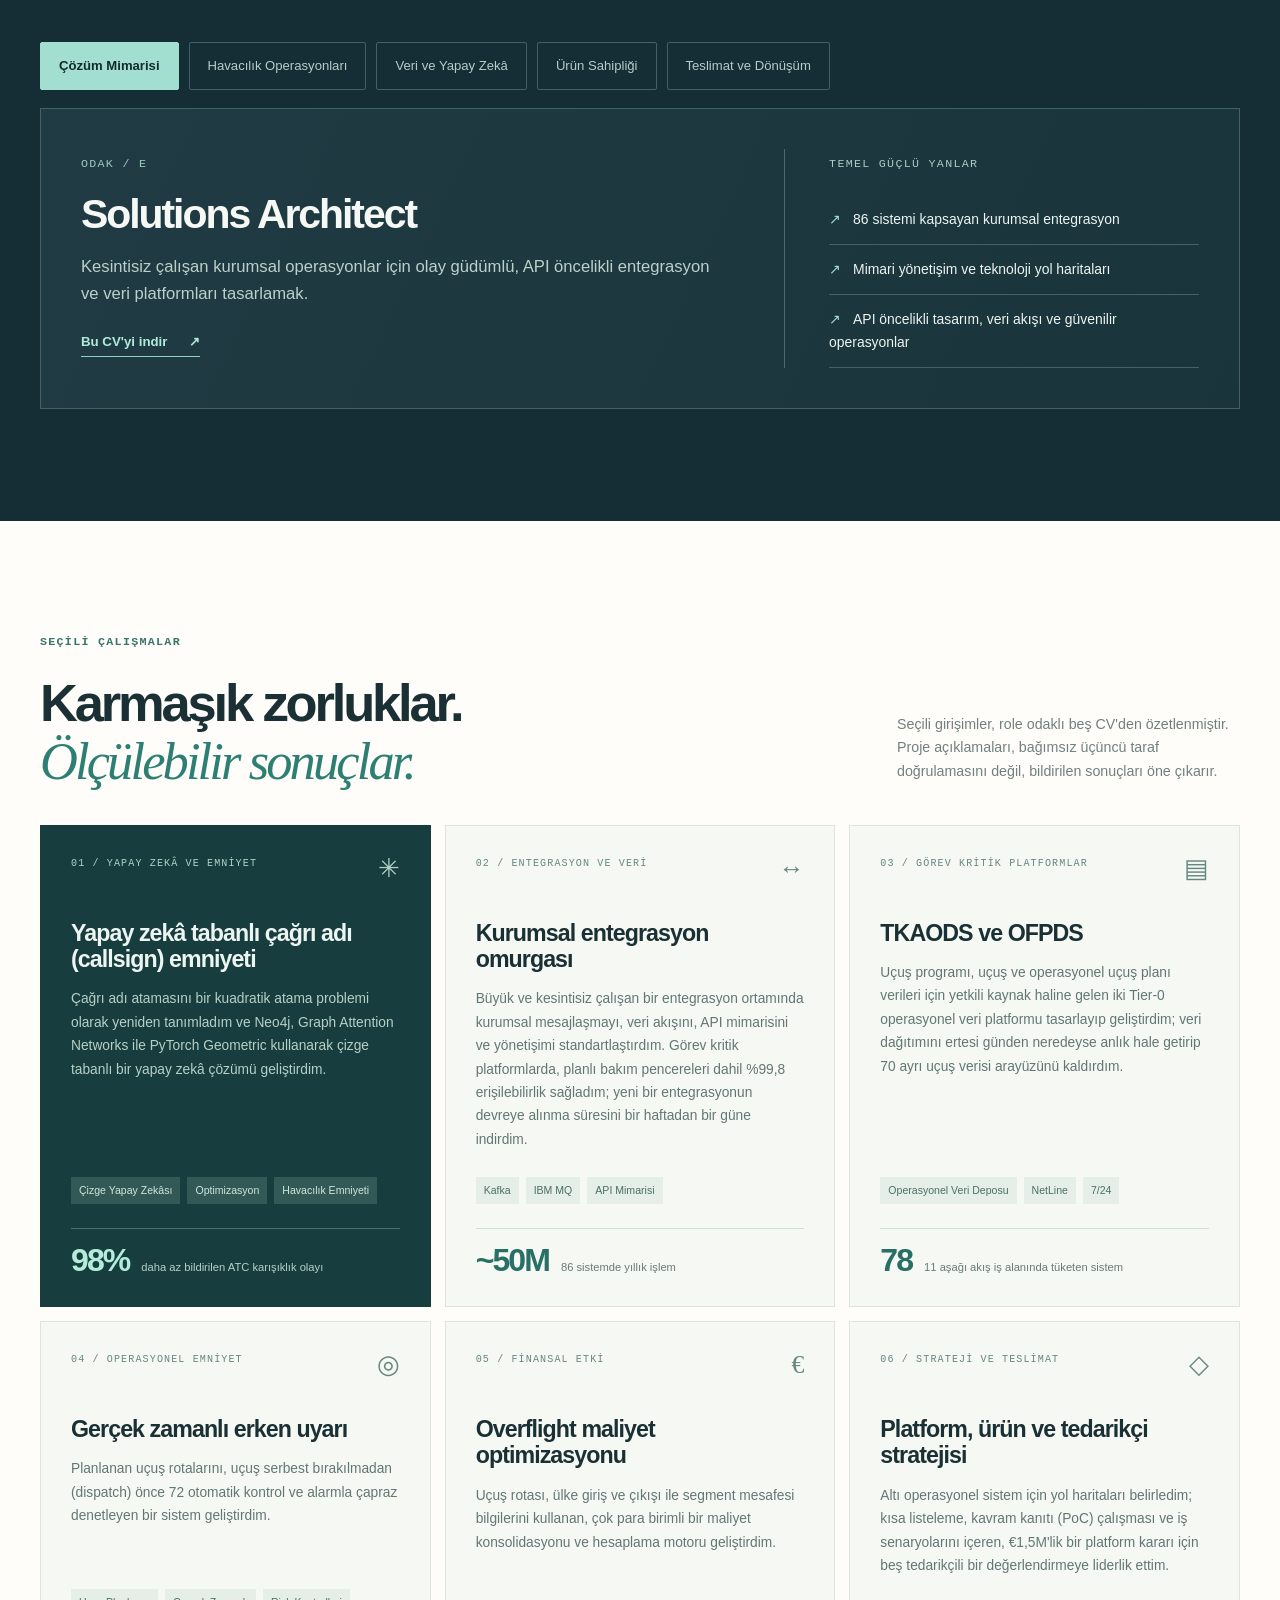
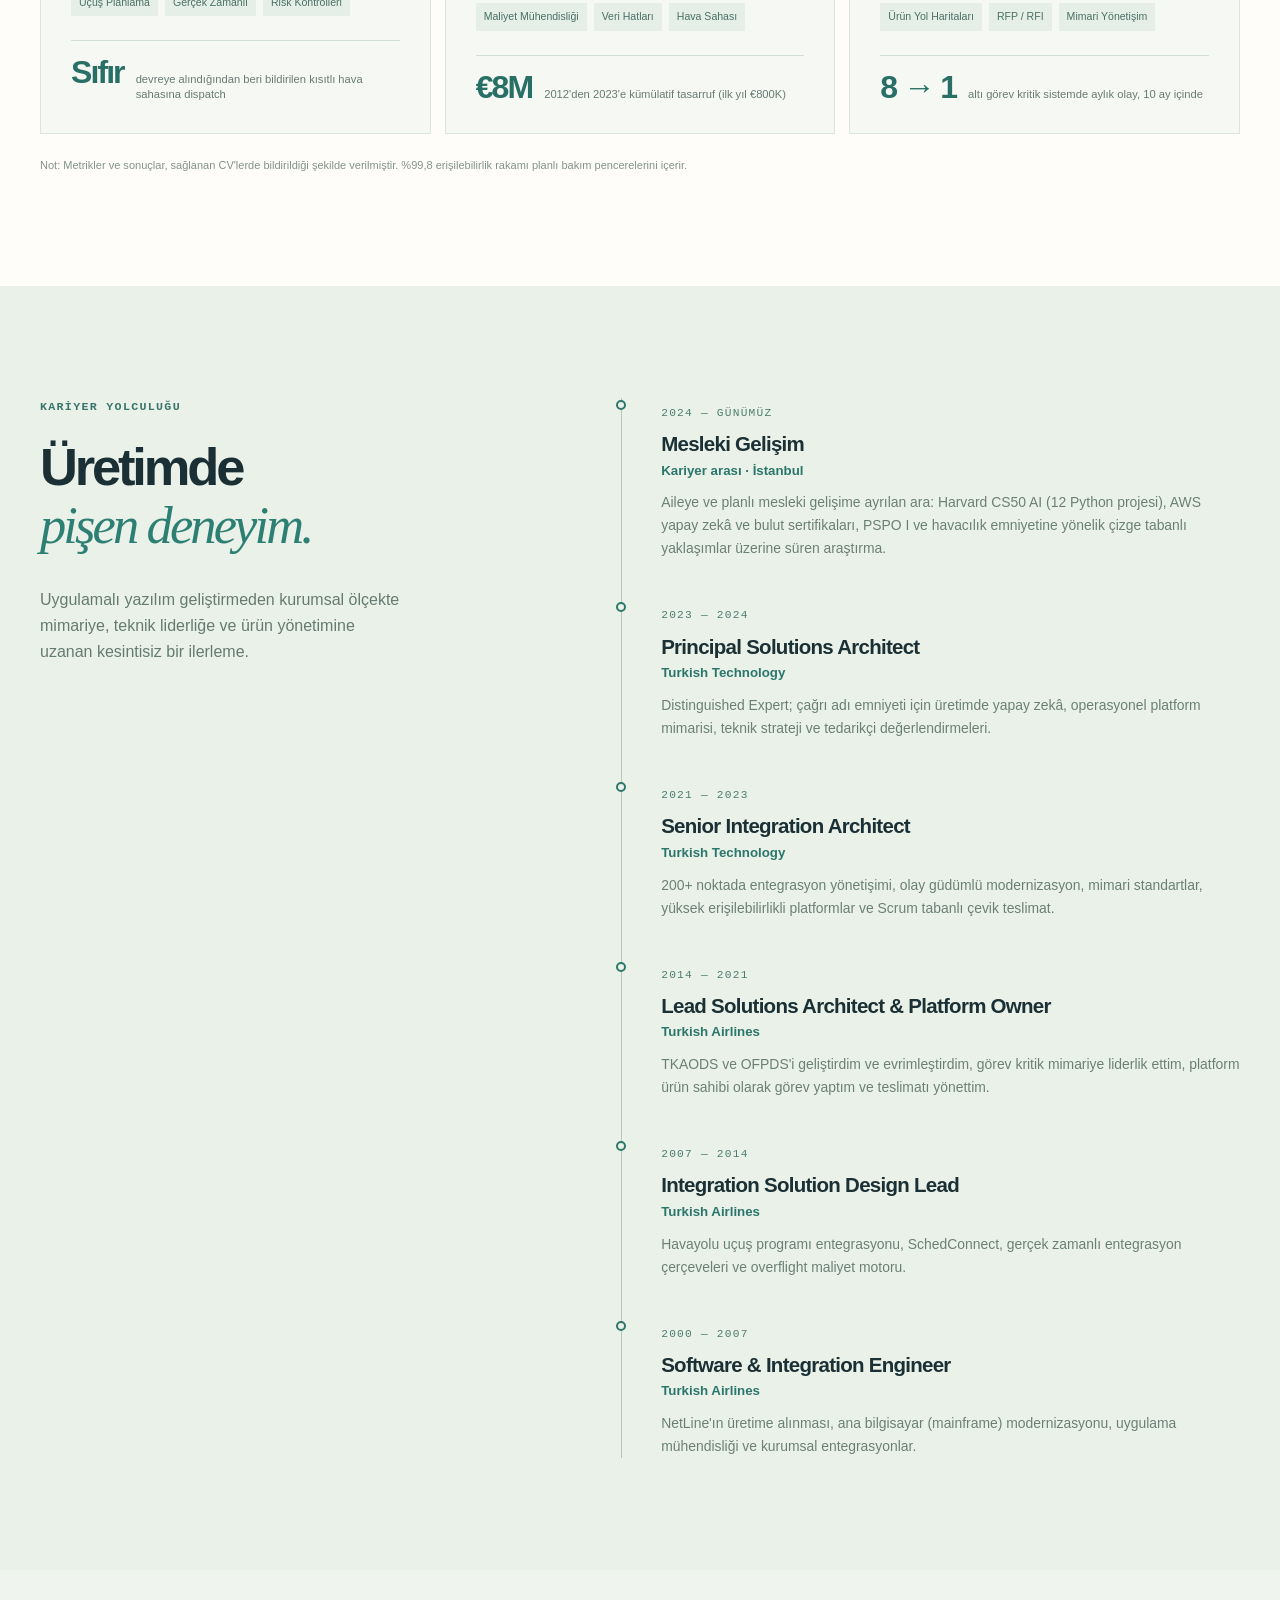
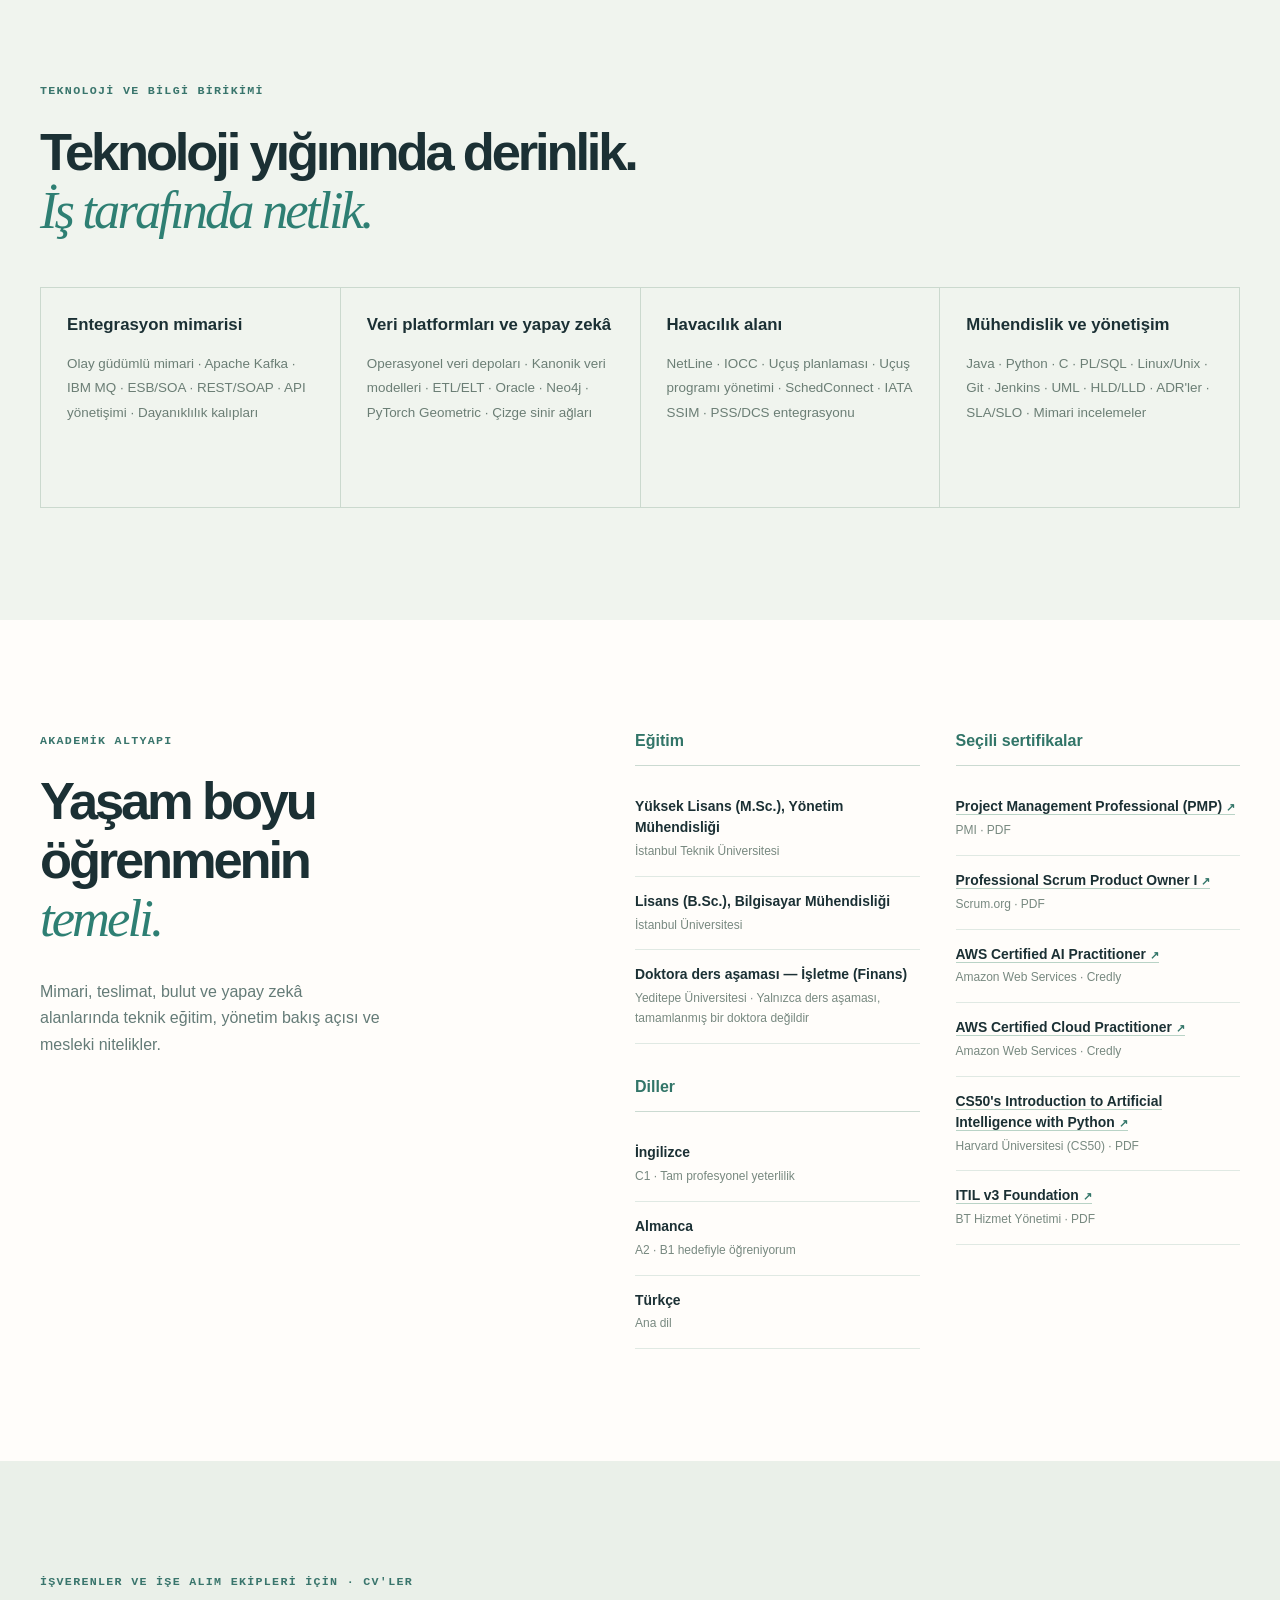
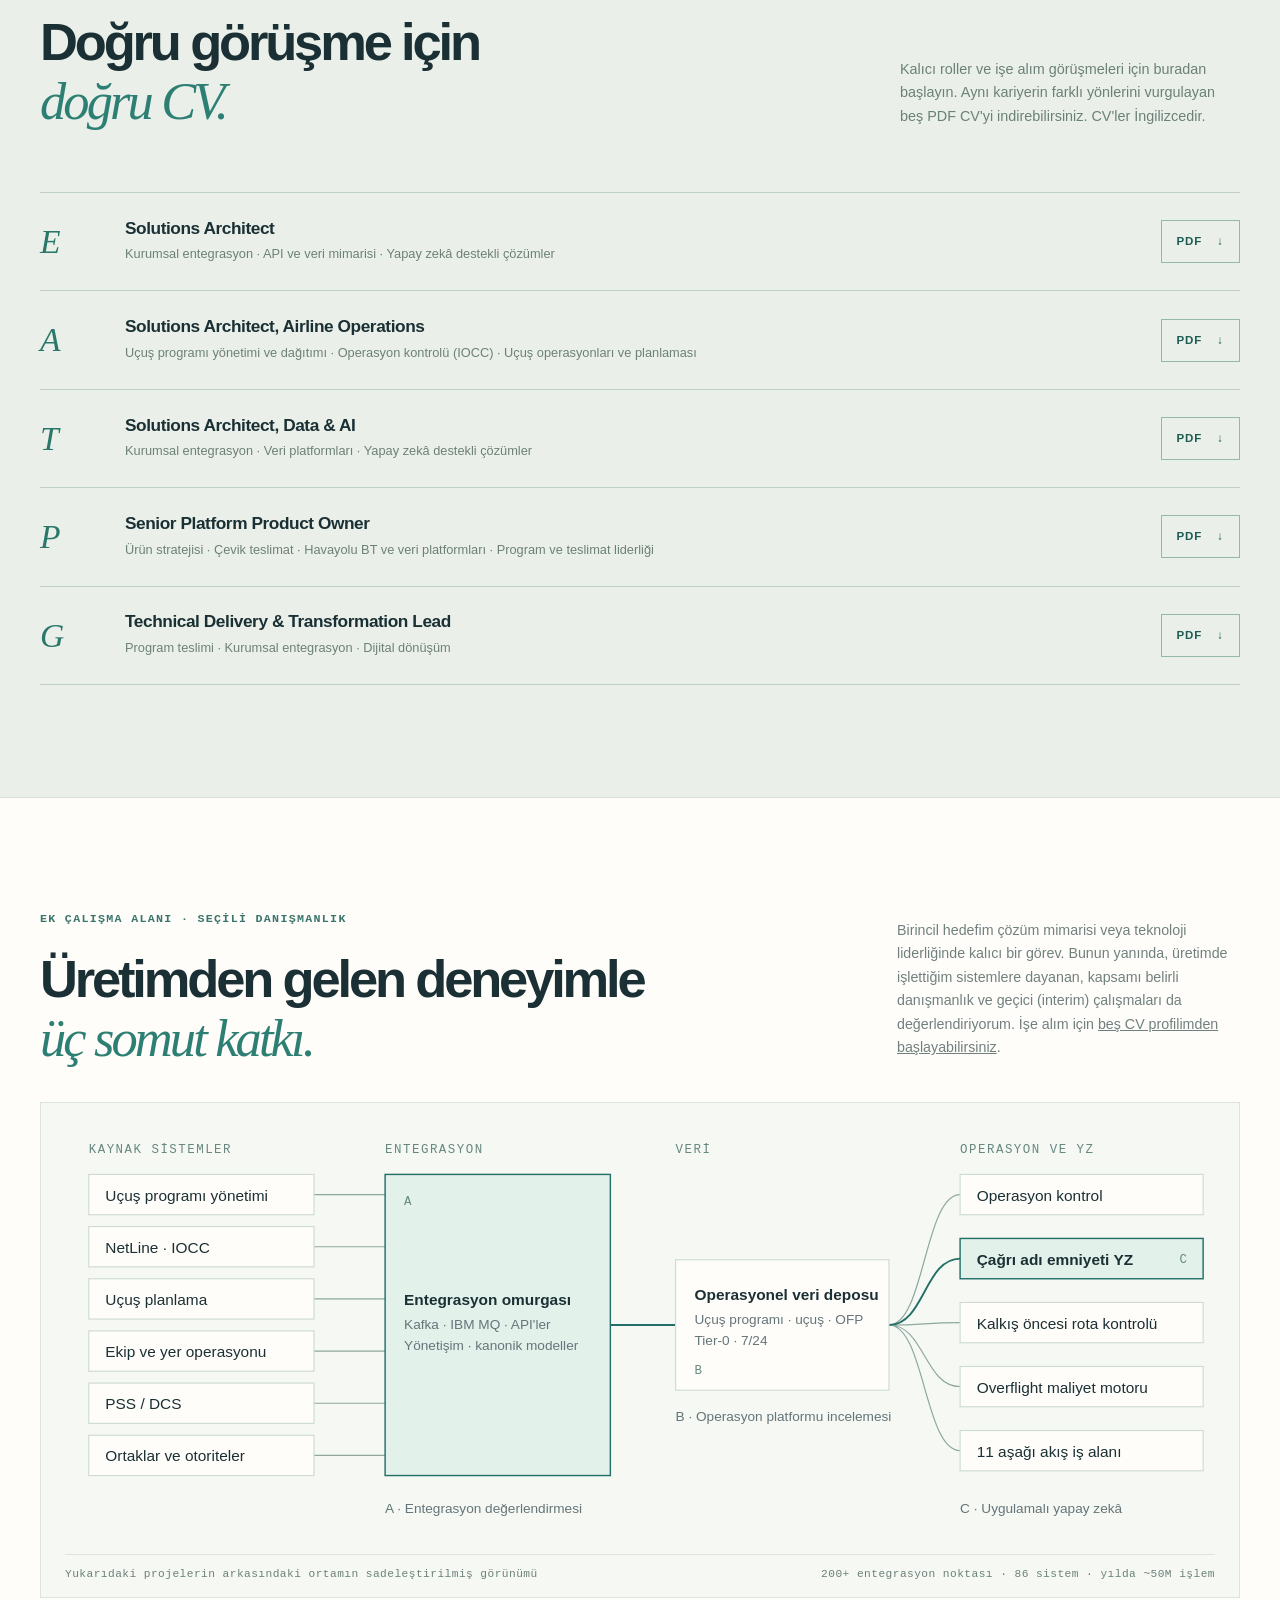
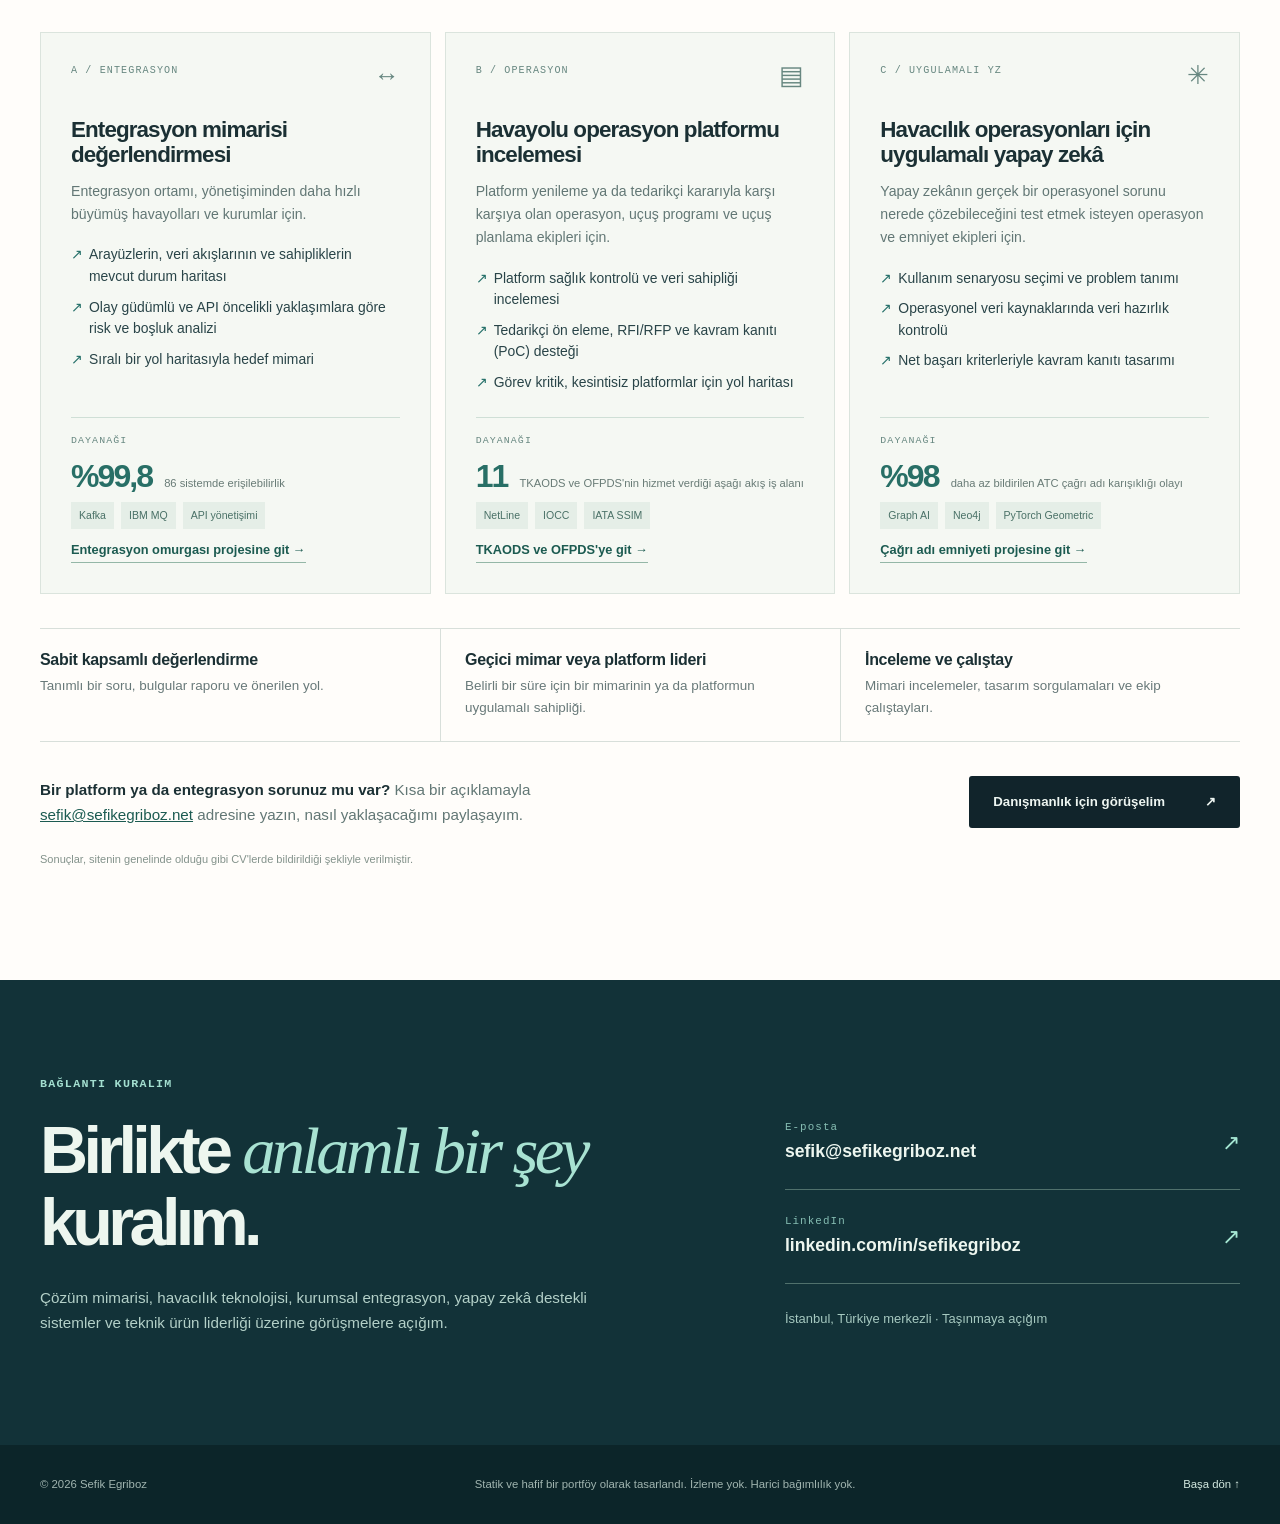
==== commit b4f7b9ea: "Update CV PDFs (10 Nov 2026), age-neutral wording and titles without Principal - Replace the five ro" ====
--- a/tr/index.html
+++ b/tr/index.html
@@ -3,12 +3,12 @@
 <head>
   <meta charset="utf-8">
   <meta name="viewport" content="width=device-width, initial-scale=1">
-  <meta name="description" content="Sefik Egriboz — havayolu BT'sinde 20 yılı aşkın deneyime sahip Principal Solutions Architect: kurumsal entegrasyon, veri mimarisi, yapay zekâ destekli emniyet sistemleri ve teknik ürün teslimi.">
+  <meta name="description" content="Sefik Egriboz — havayolu BT'sinde deneyimli Solutions Architect: kurumsal entegrasyon, veri mimarisi, yapay zekâ destekli emniyet sistemleri ve teknik ürün teslimi.">
   <meta name="theme-color" content="#11242b">
   <meta name="color-scheme" content="light">
   <meta property="og:type" content="website">
   <meta property="og:locale" content="tr_TR">
-  <meta property="og:title" content="Sefik Egriboz | Principal Solutions Architect ve Havacılık BT">
+  <meta property="og:title" content="Sefik Egriboz | Solutions Architect ve Havacılık BT">
   <meta property="og:description" content="Beş rol odaklı CV'yi, havacılık BT ve kurumsal entegrasyon projelerini ve görev kritik sistemlerdeki deneyimimi keşfedin.">
   <meta property="og:locale:alternate" content="en_US">
   <meta property="og:image" content="https://sefikegriboz.net/social-preview.png">
@@ -18,7 +18,7 @@
   <meta property="og:image:alt" content="Sefik Egriboz — Çözüm mimarisi, havacılık BT ve kurumsal entegrasyon">
   <meta name="twitter:card" content="summary_large_image">
   <meta name="twitter:image" content="https://sefikegriboz.net/social-preview.png">
-  <title>Sefik Egriboz | Principal Solutions Architect ve Havacılık BT</title>
+  <title>Sefik Egriboz | Solutions Architect ve Havacılık BT</title>
   <link rel="canonical" href="https://sefikegriboz.net/tr/">
   <meta property="og:url" content="https://sefikegriboz.net/tr/">
   <link rel="alternate" hreflang="en" href="https://sefikegriboz.net/">
@@ -26,7 +26,7 @@
   <link rel="alternate" hreflang="x-default" href="https://sefikegriboz.net/">
   <link rel="icon" href="../favicon.svg" type="image/svg+xml">
   <link rel="stylesheet" href="../style.css?v=20261109-icons">
-  <script src="../script.js" defer></script>
+  <script src="../script.js?v=20261110" defer></script>
 </head>
 <body>
   <a class="skip-link" href="#main">İçeriğe geç</a>
@@ -49,7 +49,7 @@
           <div class="eyebrow"><span class="eyebrow-line"></span><span>MÜHENDİSLİK · MİMARİ · TESLİMAT</span></div>
           <p class="hero-pretitle">Merhaba, ben <strong>Sefik Egriboz.</strong></p>
           <h1 id="hero-title">Durmaması gereken <span class="hero-italic">sistemler kuruyorum.</span></h1>
-          <p class="hero-lead"><strong>Havayolu BT'sinde 20 yılı aşkın deneyime</strong> sahip bir çözüm mimarıyım (Principal Solutions Architect); kurumsal entegrasyonu, veri platformlarını, görev kritik operasyonları ve yapay zekâ destekli çözümleri bir araya getiriyorum.</p>
+          <p class="hero-lead"><strong>Havayolu BT'sinde deneyimli</strong> bir çözüm mimarıyım (Solutions Architect); kurumsal entegrasyonu, veri platformlarını, görev kritik operasyonları ve yapay zekâ destekli çözümleri bir araya getiriyorum.</p>
           <div class="hero-actions"><a class="btn btn-primary" href="#cv">CV profillerini incele <span aria-hidden="true">↗</span></a><a class="btn btn-outline" href="../Sefik_Egriboz_E.pdf" download>CV'yi indir <span aria-hidden="true">↓</span></a></div>
           <div class="hero-meta"><span><span class="meta-dot" aria-hidden="true"></span> İstanbul, Türkiye</span><span>Kalıcı teknik rollere açığım</span><span>Taşınmaya açığım</span></div>
         </div>
@@ -58,7 +58,7 @@
           <div class="hero-note"><span class="mono">MEVCUT ODAK</span><strong>Çözüm Mimarisi</strong><span>Kurumsal Entegrasyon · Veri ve Yapay Zekâ</span></div>
         </div>
       </div>
-      <div class="container hero-bottom"><span class="mono">20+ YILLIK ÜRETİM DENEYİMİ ÜZERİNE KURULU</span><span class="scrollhint">KEŞFETMEK İÇİN KAYDIRIN <span aria-hidden="true">↓</span></span></div>
+      <div class="container hero-bottom"><span class="mono">GÖREV KRİTİK ÜRETİM DENEYİMİ ÜZERİNE KURULU</span><span class="scrollhint">KEŞFETMEK İÇİN KAYDIRIN <span aria-hidden="true">↓</span></span></div>
     </section>
 
     <section id="impact" class="impact-bar" aria-label="Seçili mesleki sonuçlar">
@@ -131,7 +131,7 @@
           <button type="button" class="focus-tab" data-focus="G" aria-pressed="false">Teslimat ve Dönüşüm</button>
         </div>
         <div class="focus-panel" id="focus-panel" aria-live="polite">
-          <div><span class="mono focus-label" id="focus-label">ODAK / E</span><h3 id="focus-title">Principal Solutions Architect</h3><p id="focus-description">Kesintisiz çalışan kurumsal operasyonlar için olay güdümlü, API öncelikli entegrasyon ve veri platformları tasarlamak.</p><a id="focus-download" class="text-link" href="../Sefik_Egriboz_E.pdf" download>Bu CV'yi indir <span aria-hidden="true">↗</span></a></div>
+          <div><span class="mono focus-label" id="focus-label">ODAK / E</span><h3 id="focus-title">Solutions Architect</h3><p id="focus-description">Kesintisiz çalışan kurumsal operasyonlar için olay güdümlü, API öncelikli entegrasyon ve veri platformları tasarlamak.</p><a id="focus-download" class="text-link" href="../Sefik_Egriboz_E.pdf" download>Bu CV'yi indir <span aria-hidden="true">↗</span></a></div>
           <div class="focus-points"><span class="mono">TEMEL GÜÇLÜ YANLAR</span><ul id="focus-list"><li>86 sistemi kapsayan kurumsal entegrasyon</li><li>Mimari yönetişim ve teknoloji yol haritaları</li><li>API öncelikli tasarım, veri akışı ve güvenilir operasyonlar</li></ul></div>
         </div>
       </div>
@@ -176,11 +176,11 @@
     <section class="section section-light credentials-section" id="credentials"><div class="container credential-grid"><div><div class="section-kicker">AKADEMİK ALTYAPI</div><h2 class="section-heading">Yaşam boyu öğrenmenin<br><em>temeli.</em></h2><p>Mimari, teslimat, bulut ve yapay zekâ alanlarında teknik eğitim, yönetim bakış açısı ve mesleki nitelikler.</p></div><div class="credential-columns"><div><h3>Eğitim</h3><div class="credential-entry"><strong>Yüksek Lisans (M.Sc.), Yönetim Mühendisliği</strong><span>İstanbul Teknik Üniversitesi</span></div><div class="credential-entry"><strong>Lisans (B.Sc.), Bilgisayar Mühendisliği</strong><span>İstanbul Üniversitesi</span></div><div class="credential-entry"><strong>Doktora ders aşaması — İşletme (Finans)</strong><span>Yeditepe Üniversitesi · Yalnızca ders aşaması, tamamlanmış bir doktora değildir</span></div><h3 class="credential-subhead">Diller</h3><div class="credential-entry"><strong>İngilizce</strong><span>C1 · Tam profesyonel yeterlilik</span></div><div class="credential-entry"><strong>Almanca</strong><span>A2 · B1 hedefiyle öğreniyorum</span></div><div class="credential-entry"><strong>Türkçe</strong><span>Ana dil</span></div></div><div><h3>Seçili sertifikalar</h3><div class="credential-entry"><strong><a class="credential-link" href="../certificates/Sefik_Egriboz_PMP.pdf" target="_blank" rel="noopener" aria-label="Project Management Professional (PMP) sertifikası, PDF, yeni sekmede açılır">Project Management Professional (PMP)&nbsp;<span class="credential-arrow" aria-hidden="true">↗</span></a></strong><span>PMI · PDF</span></div><div class="credential-entry"><strong><a class="credential-link" href="../certificates/Sefik_Egriboz_PSPO_I.pdf" target="_blank" rel="noopener" aria-label="Professional Scrum Product Owner I sertifikası, PDF, yeni sekmede açılır">Professional Scrum Product Owner I&nbsp;<span class="credential-arrow" aria-hidden="true">↗</span></a></strong><span>Scrum.org · PDF</span></div><div class="credential-entry"><strong><a class="credential-link" href="https://www.credly.com/badges/edf38120-2a36-4c42-8e64-8721676bbc11/public_url" target="_blank" rel="noopener" aria-label="AWS Certified AI Practitioner, Credly'de doğrula, yeni sekmede açılır">AWS Certified AI Practitioner&nbsp;<span class="credential-arrow" aria-hidden="true">↗</span></a></strong><span>Amazon Web Services · Credly</span></div><div class="credential-entry"><strong><a class="credential-link" href="https://www.credly.com/badges/56a1d5a8-90d3-4fad-a31d-5dba630f3f34/public_url" target="_blank" rel="noopener" aria-label="AWS Certified Cloud Practitioner, Credly'de doğrula, yeni sekmede açılır">AWS Certified Cloud Practitioner&nbsp;<span class="credential-arrow" aria-hidden="true">↗</span></a></strong><span>Amazon Web Services · Credly</span></div><div class="credential-entry"><strong><a class="credential-link" href="../certificates/Sefik_Egriboz_CS50_AI.pdf" target="_blank" rel="noopener" aria-label="CS50's Introduction to Artificial Intelligence with Python sertifikası, PDF, yeni sekmede açılır">CS50's Introduction to Artificial Intelligence with Python&nbsp;<span class="credential-arrow" aria-hidden="true">↗</span></a></strong><span>Harvard Üniversitesi (CS50) · PDF</span></div><div class="credential-entry"><strong><a class="credential-link" href="../certificates/Sefik_Egriboz_ITIL_Foundation.pdf" target="_blank" rel="noopener" aria-label="ITIL v3 Foundation sertifikası, PDF, yeni sekmede açılır">ITIL v3 Foundation&nbsp;<span class="credential-arrow" aria-hidden="true">↗</span></a></strong><span>BT Hizmet Yönetimi · PDF</span></div></div></div></div></section>
 
     <section class="section cv-section" id="cv"><div class="container"><div class="cv-header"><div><div class="section-kicker">İŞVERENLER VE İŞE ALIM EKİPLERİ İÇİN · CV'LER</div><h2 class="section-heading">Doğru görüşme için<br><em>doğru CV.</em></h2></div><p>Kalıcı roller ve işe alım görüşmeleri için buradan başlayın. Aynı kariyerin farklı yönlerini vurgulayan beş PDF CV'yi indirebilirsiniz. CV'ler İngilizcedir.</p></div><div class="cv-list">
-      <article class="cv-row"><div class="cv-code">E</div><div><h3>Principal Solutions Architect</h3><p>Kurumsal entegrasyon · Veri mimarisi · Yapay zekâ destekli çözümler</p></div><a href="../Sefik_Egriboz_E.pdf" download class="cv-download" aria-label="Principal Solutions Architect CV'sini indir, PDF">PDF <span aria-hidden="true">↓</span></a></article>
-      <article class="cv-row"><div class="cv-code">A</div><div><h3>Principal Solutions Architect, Airline Operations</h3><p>Uçuş programı yönetimi ve dağıtımı · Operasyon kontrolü (IOCC) · Uçuş operasyonları ve planlaması</p></div><a href="../Sefik_Egriboz_A.pdf" download class="cv-download" aria-label="Airline Operations CV'sini indir, PDF">PDF <span aria-hidden="true">↓</span></a></article>
-      <article class="cv-row"><div class="cv-code">T</div><div><h3>Principal Solutions Architect, Data &amp; AI</h3><p>Kurumsal entegrasyon · Veri platformları · Yapay zekâ destekli çözümler</p></div><a href="../Sefik_Egriboz_T.pdf" download class="cv-download" aria-label="Data ve AI CV'sini indir, PDF">PDF <span aria-hidden="true">↓</span></a></article>
-      <article class="cv-row"><div class="cv-code">P</div><div><h3>Principal Solutions Architect, Platform Product Owner</h3><p>Ürün stratejisi · Çevik teslimat · Havayolu BT ve veri platformları · Program ve teslimat liderliği</p></div><a href="../Sefik_Egriboz_P.pdf" download class="cv-download" aria-label="Product Owner CV'sini indir, PDF">PDF <span aria-hidden="true">↓</span></a></article>
-      <article class="cv-row"><div class="cv-code">G</div><div><h3>Principal Solutions Architect, Technical Delivery &amp; Transformation</h3><p>Program teslimi · Kurumsal entegrasyon · Dijital dönüşüm</p></div><a href="../Sefik_Egriboz_G.pdf" download class="cv-download" aria-label="Technical Delivery ve Transformation CV'sini indir, PDF">PDF <span aria-hidden="true">↓</span></a></article>
+      <article class="cv-row"><div class="cv-code">E</div><div><h3>Solutions Architect</h3><p>Kurumsal entegrasyon · API ve veri mimarisi · Yapay zekâ destekli çözümler</p></div><a href="../Sefik_Egriboz_E.pdf" download class="cv-download" aria-label="Solutions Architect CV'sini indir, PDF">PDF <span aria-hidden="true">↓</span></a></article>
+      <article class="cv-row"><div class="cv-code">A</div><div><h3>Solutions Architect, Airline Operations</h3><p>Uçuş programı yönetimi ve dağıtımı · Operasyon kontrolü (IOCC) · Uçuş operasyonları ve planlaması</p></div><a href="../Sefik_Egriboz_A.pdf" download class="cv-download" aria-label="Airline Operations CV'sini indir, PDF">PDF <span aria-hidden="true">↓</span></a></article>
+      <article class="cv-row"><div class="cv-code">T</div><div><h3>Solutions Architect, Data &amp; AI</h3><p>Kurumsal entegrasyon · Veri platformları · Yapay zekâ destekli çözümler</p></div><a href="../Sefik_Egriboz_T.pdf" download class="cv-download" aria-label="Data ve AI CV'sini indir, PDF">PDF <span aria-hidden="true">↓</span></a></article>
+      <article class="cv-row"><div class="cv-code">P</div><div><h3>Senior Platform Product Owner</h3><p>Ürün stratejisi · Çevik teslimat · Havayolu BT ve veri platformları · Program ve teslimat liderliği</p></div><a href="../Sefik_Egriboz_P.pdf" download class="cv-download" aria-label="Product Owner CV'sini indir, PDF">PDF <span aria-hidden="true">↓</span></a></article>
+      <article class="cv-row"><div class="cv-code">G</div><div><h3>Technical Delivery &amp; Transformation Lead</h3><p>Program teslimi · Kurumsal entegrasyon · Dijital dönüşüm</p></div><a href="../Sefik_Egriboz_G.pdf" download class="cv-download" aria-label="Technical Delivery ve Transformation CV'sini indir, PDF">PDF <span aria-hidden="true">↓</span></a></article>
     </div></div></section>
 
     <section class="section section-light advisory-section" id="advisory" aria-labelledby="advisory-title">
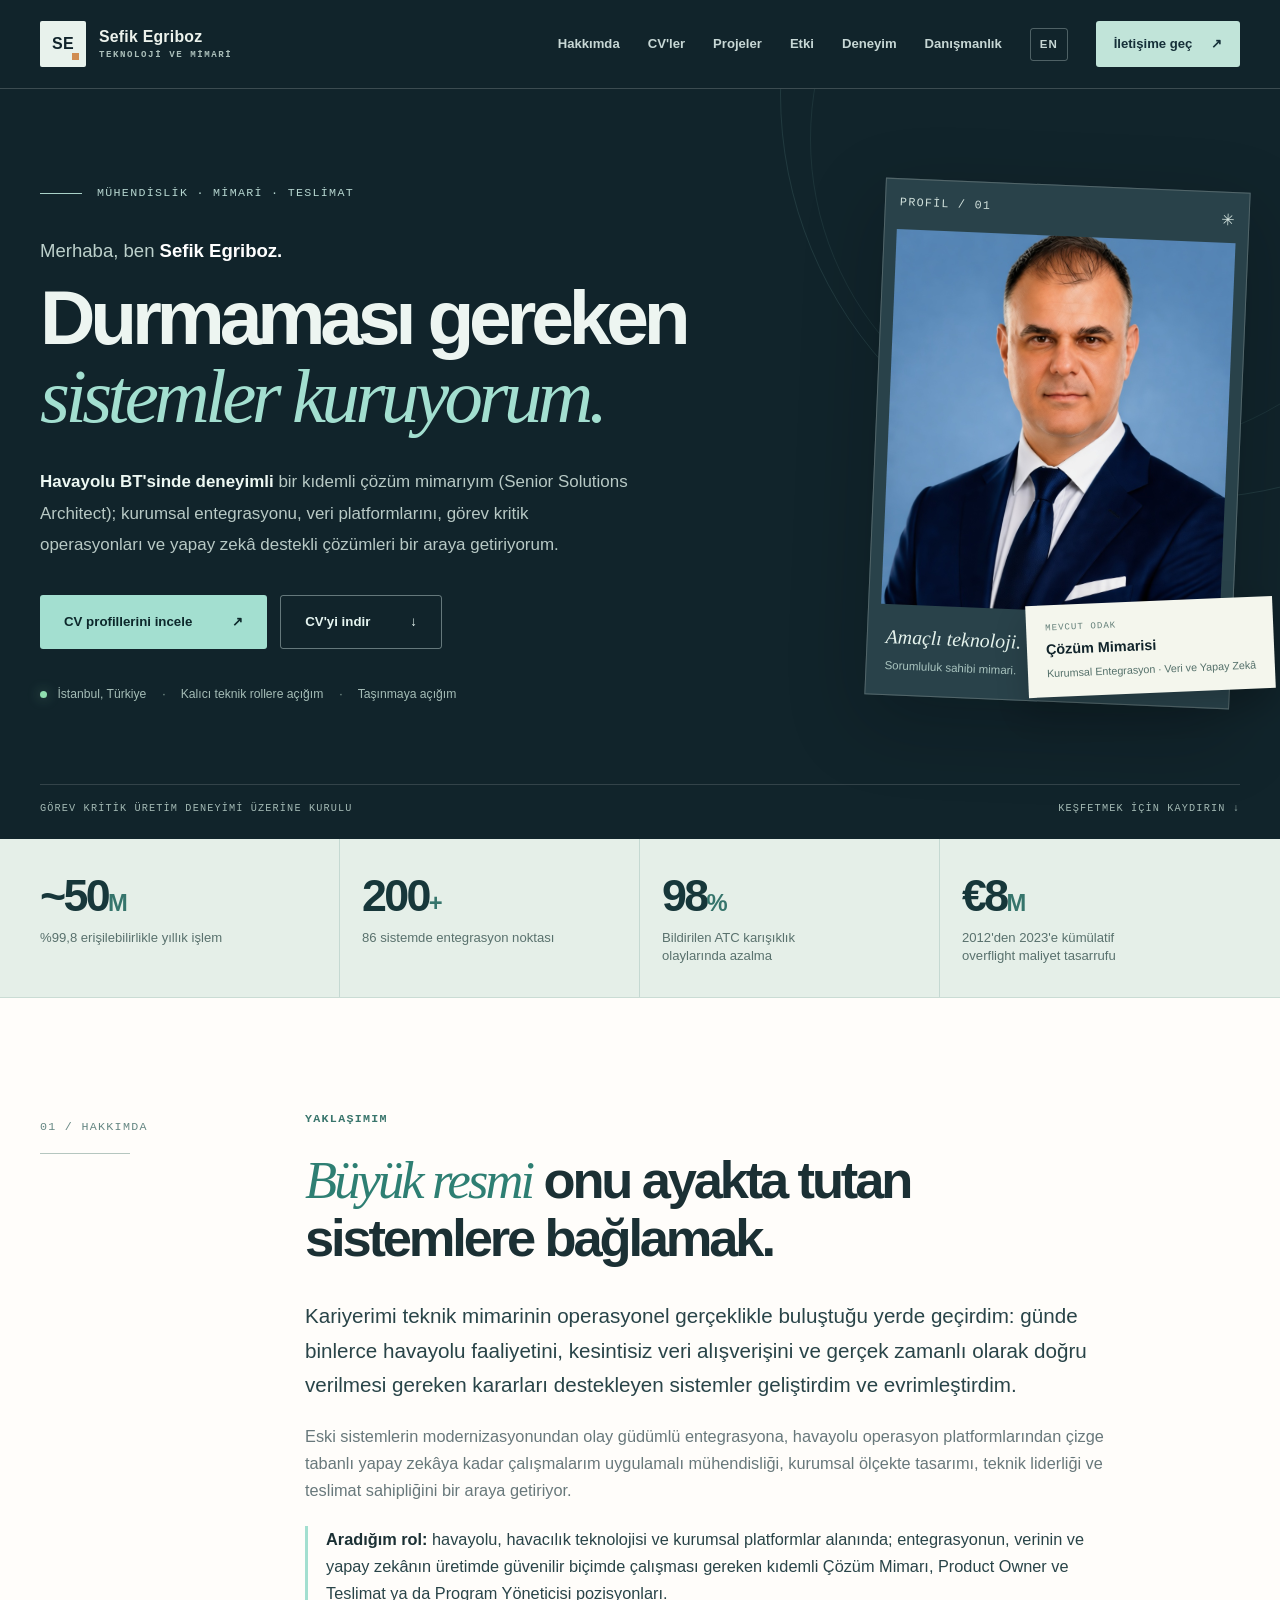
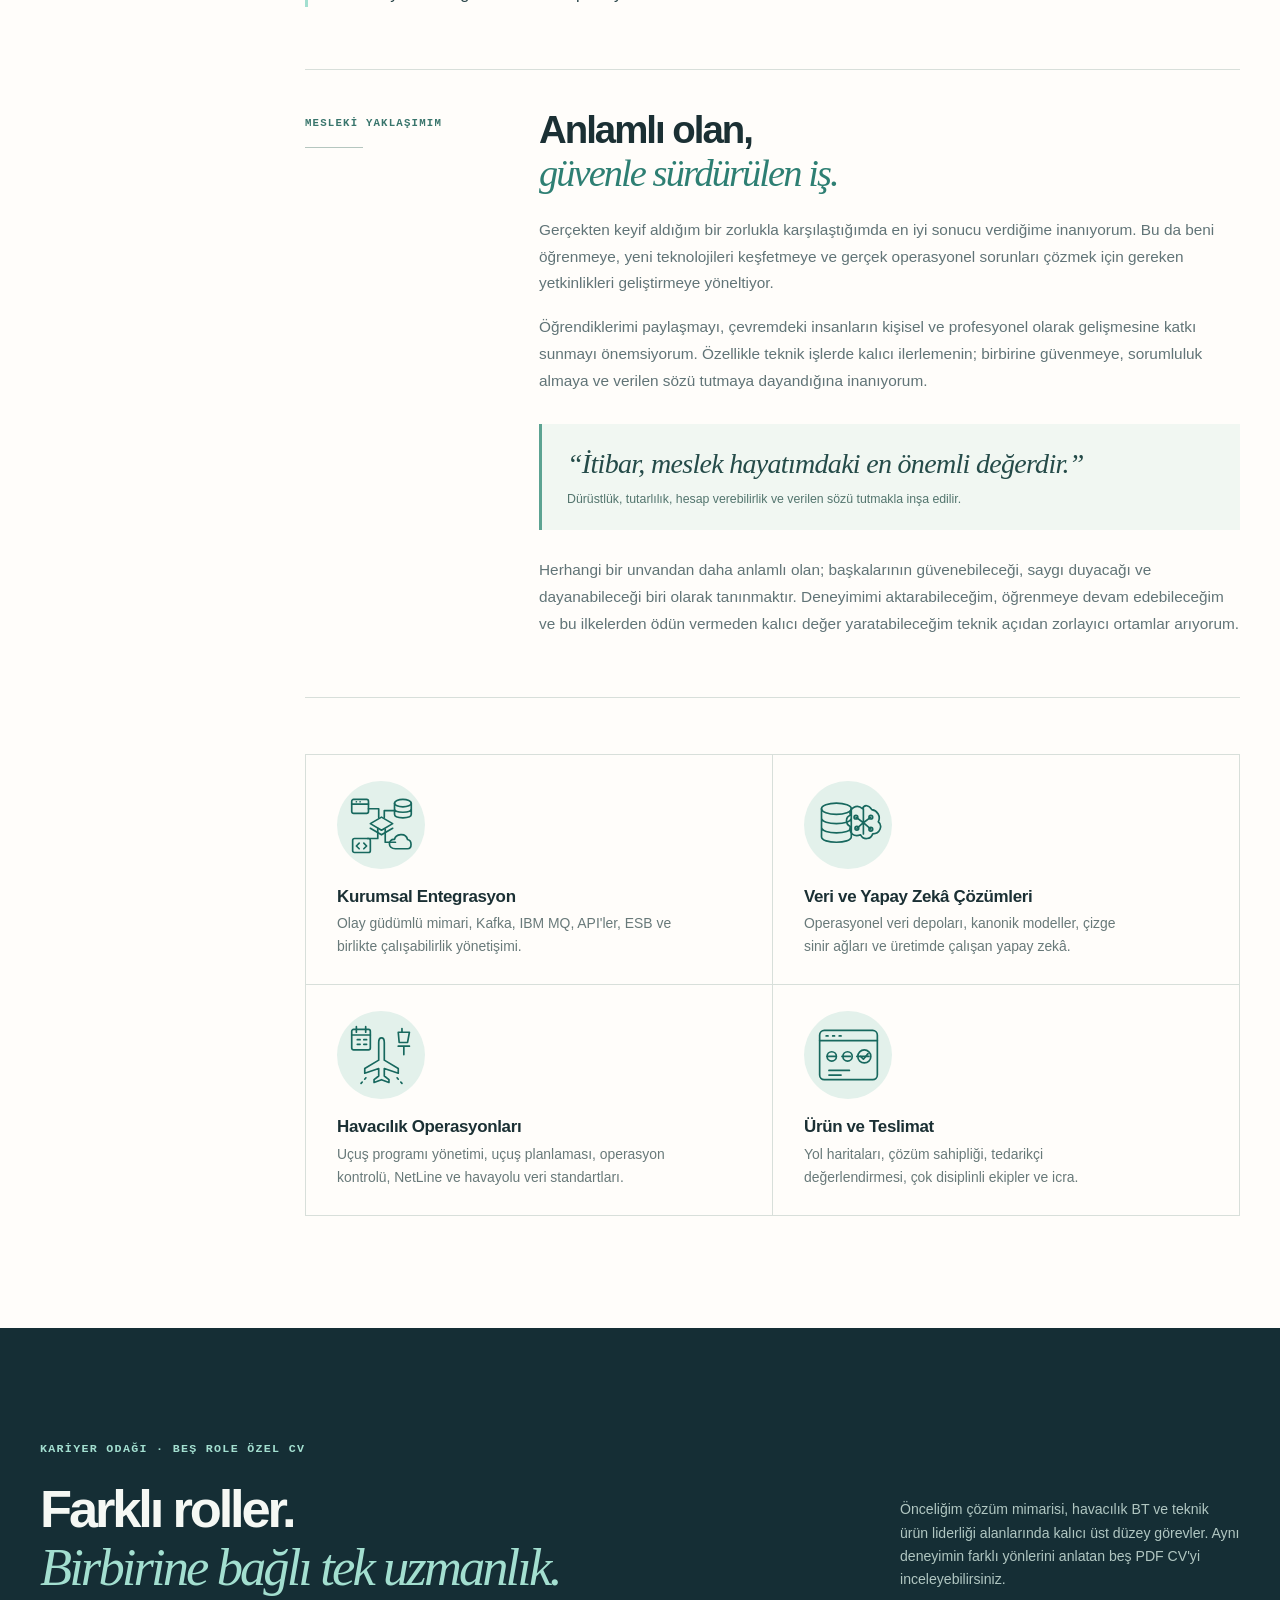
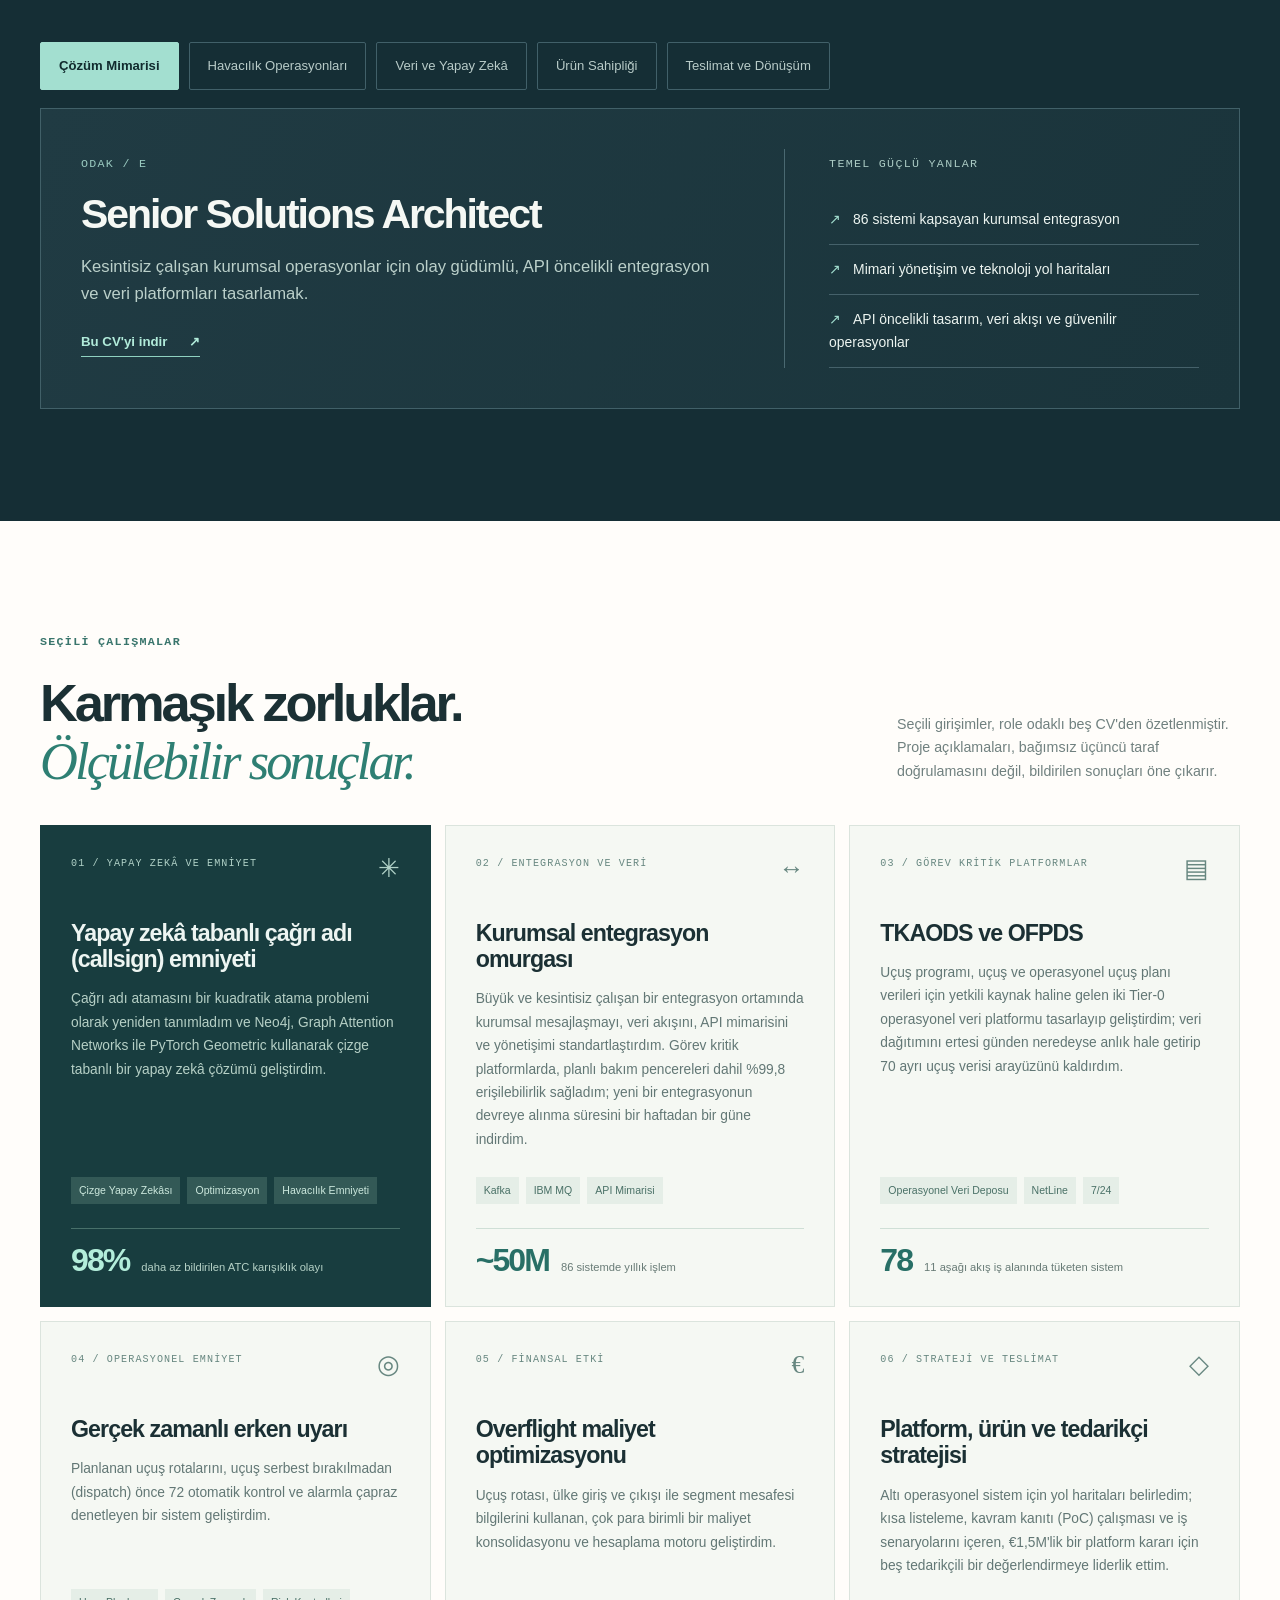
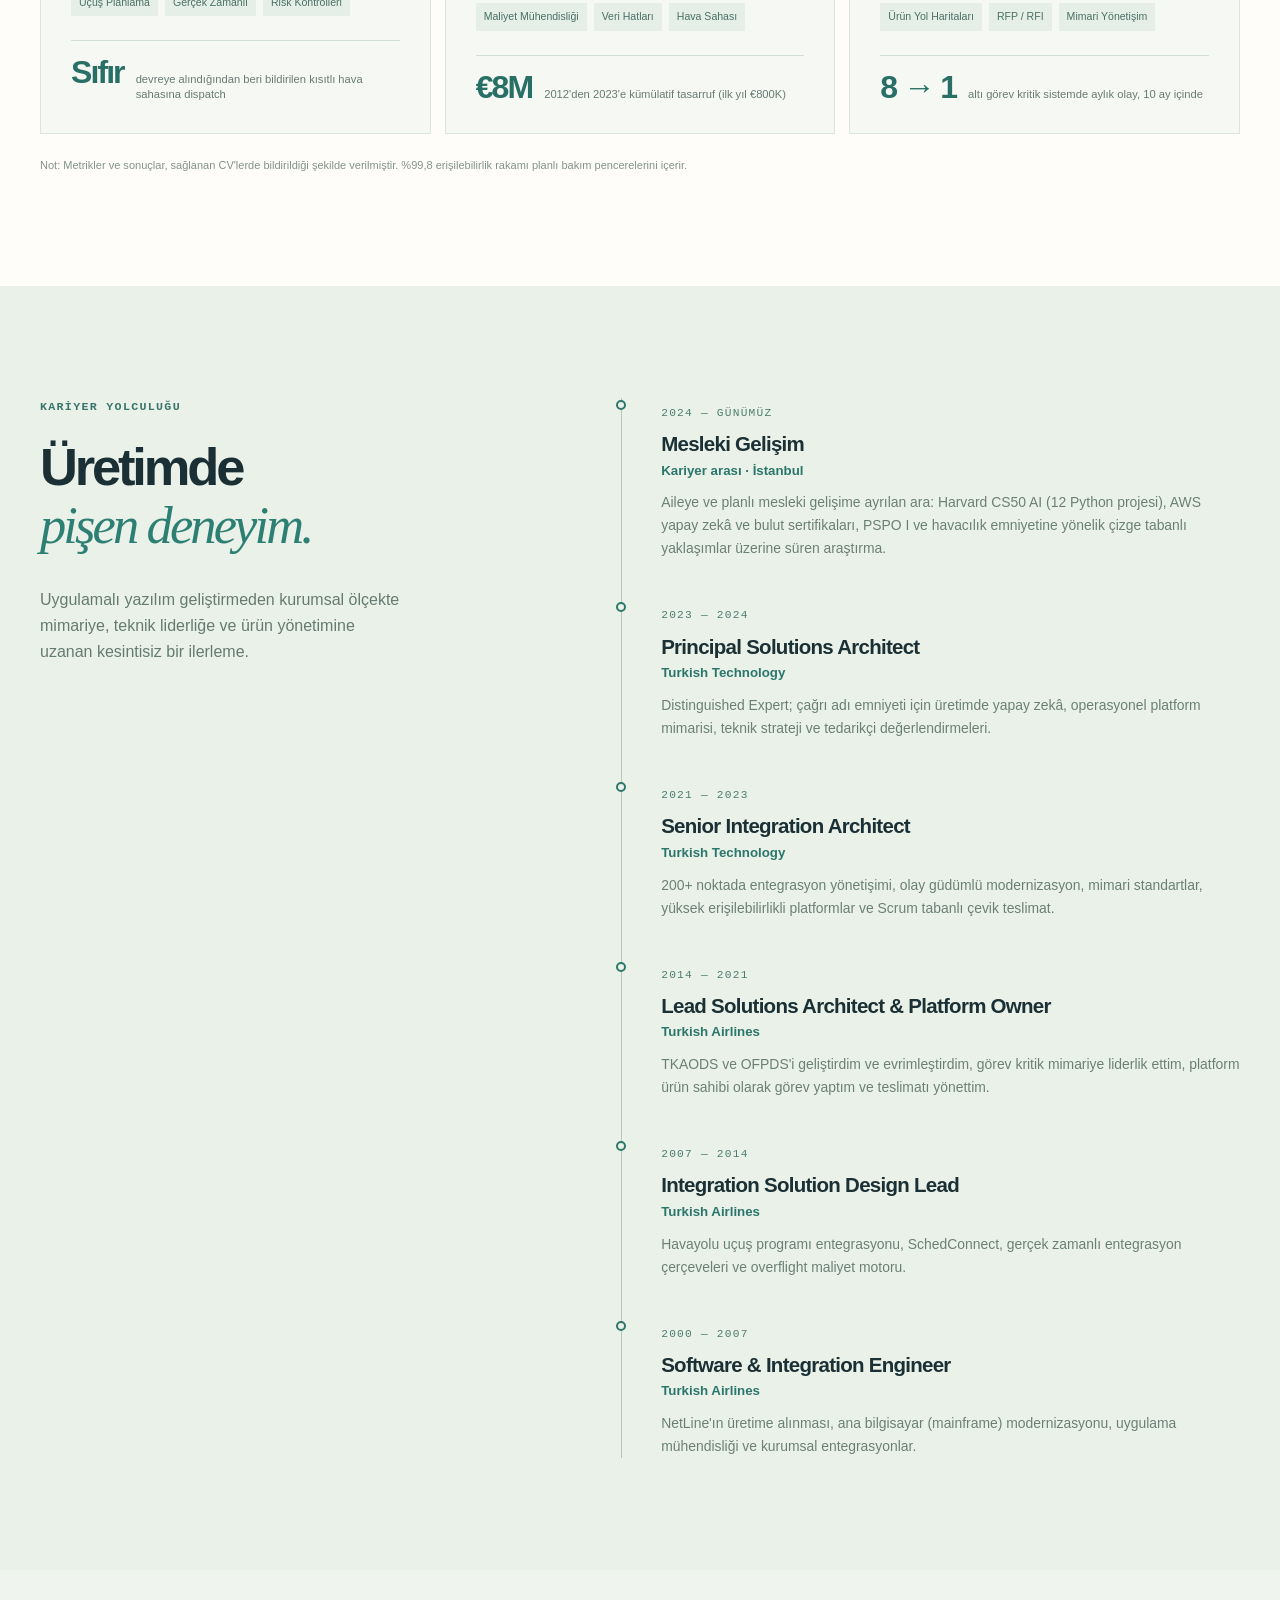
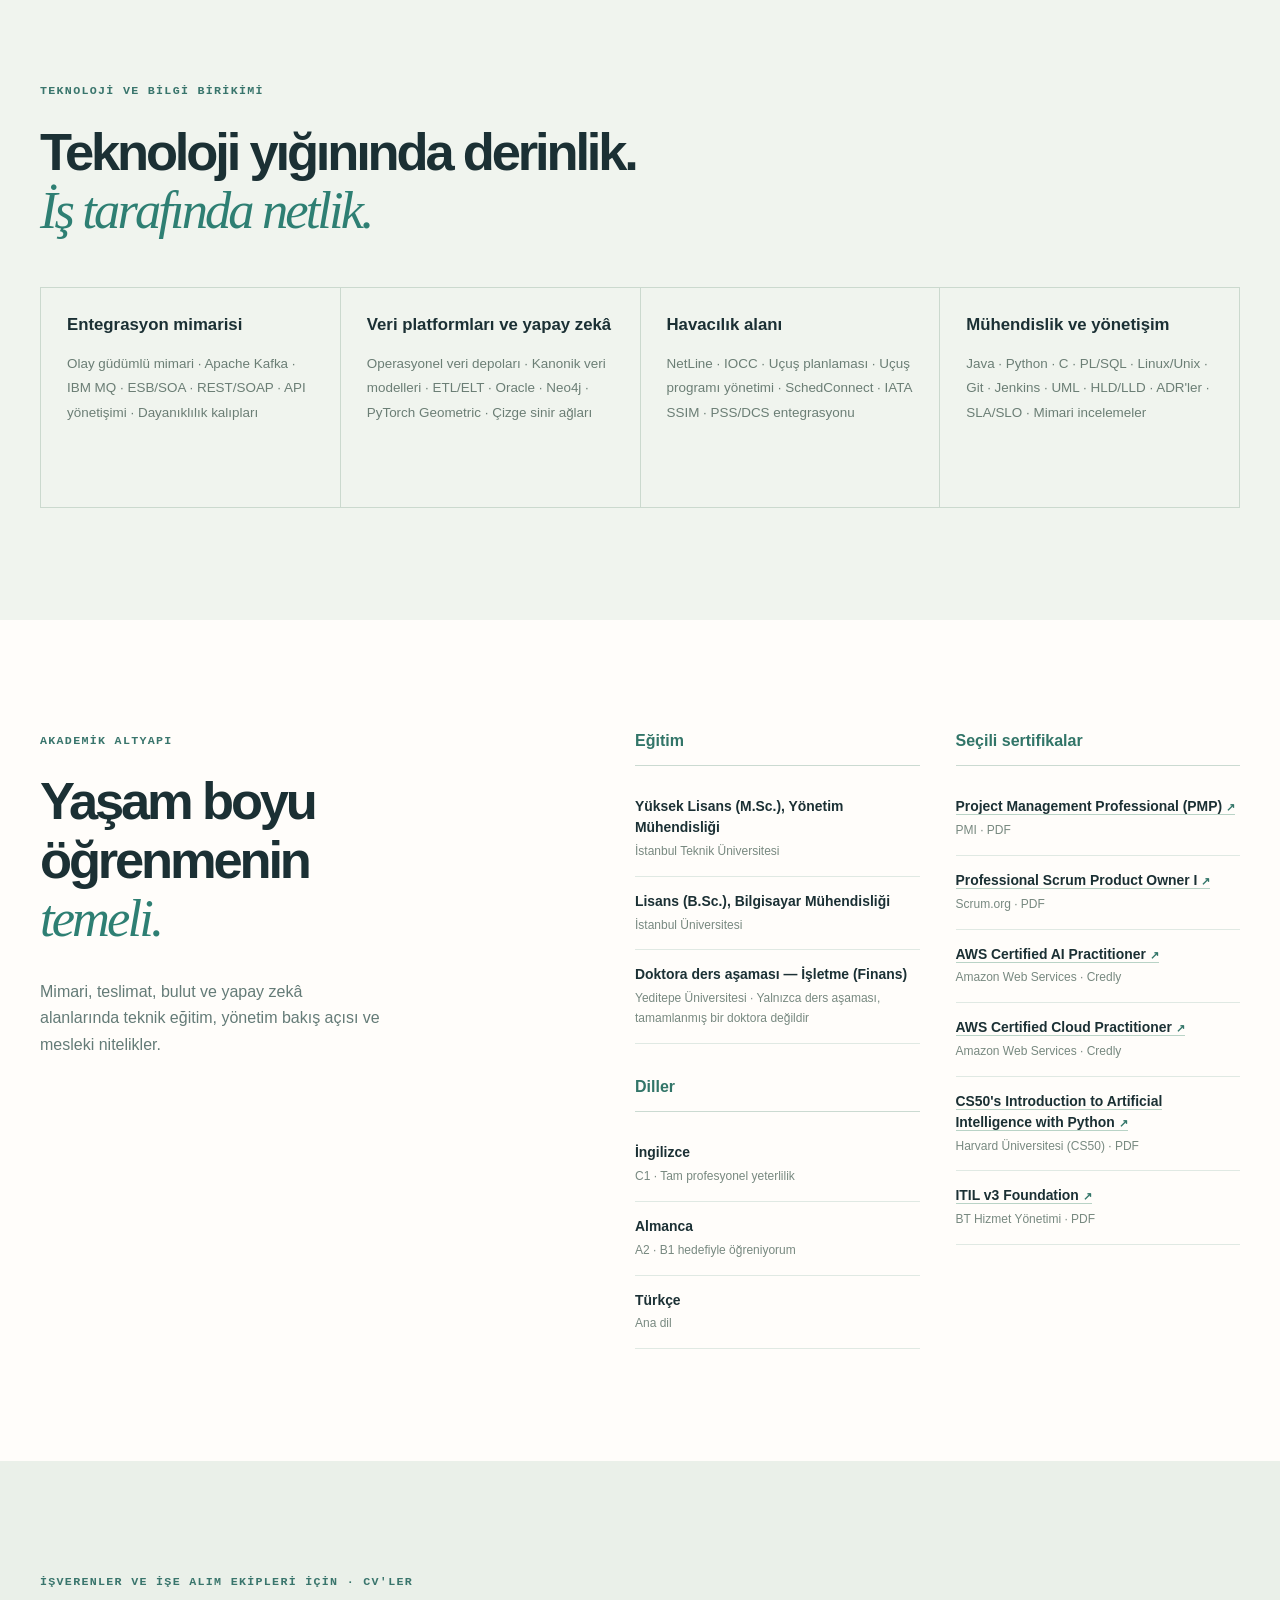
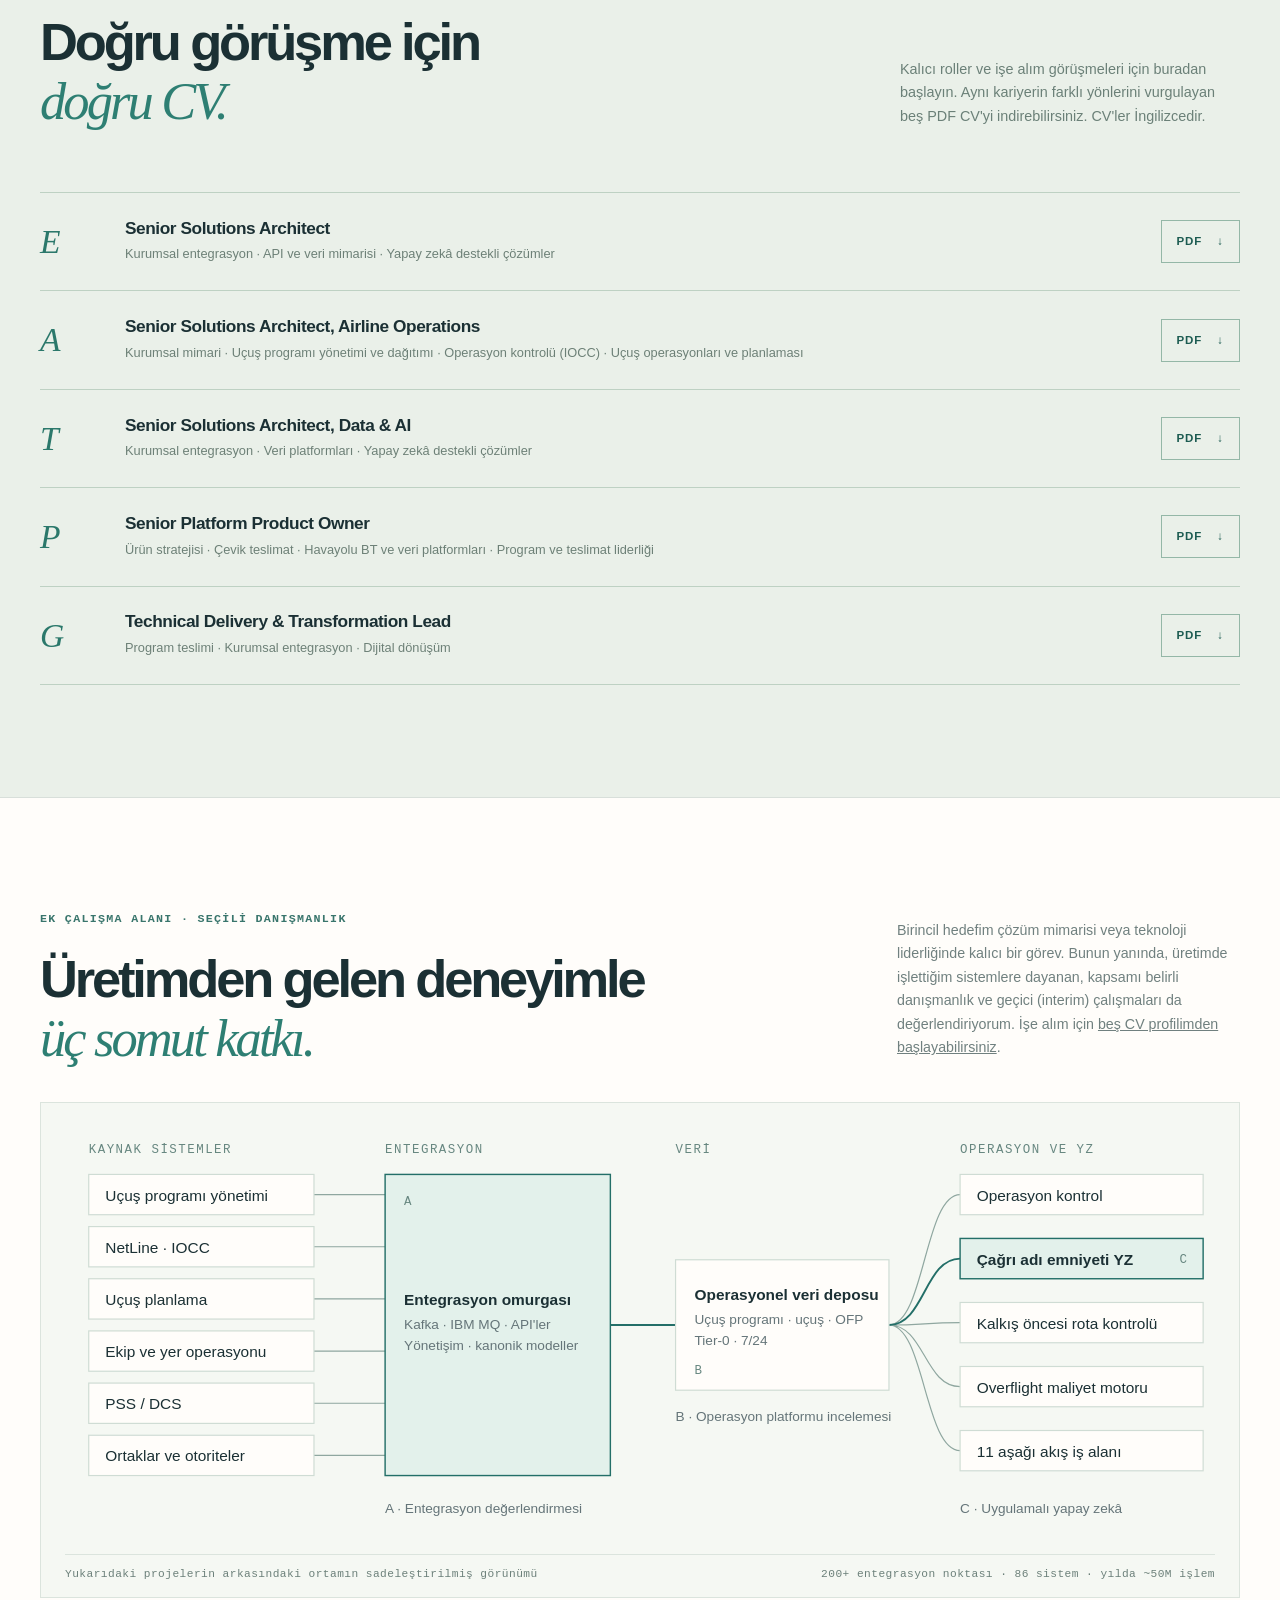
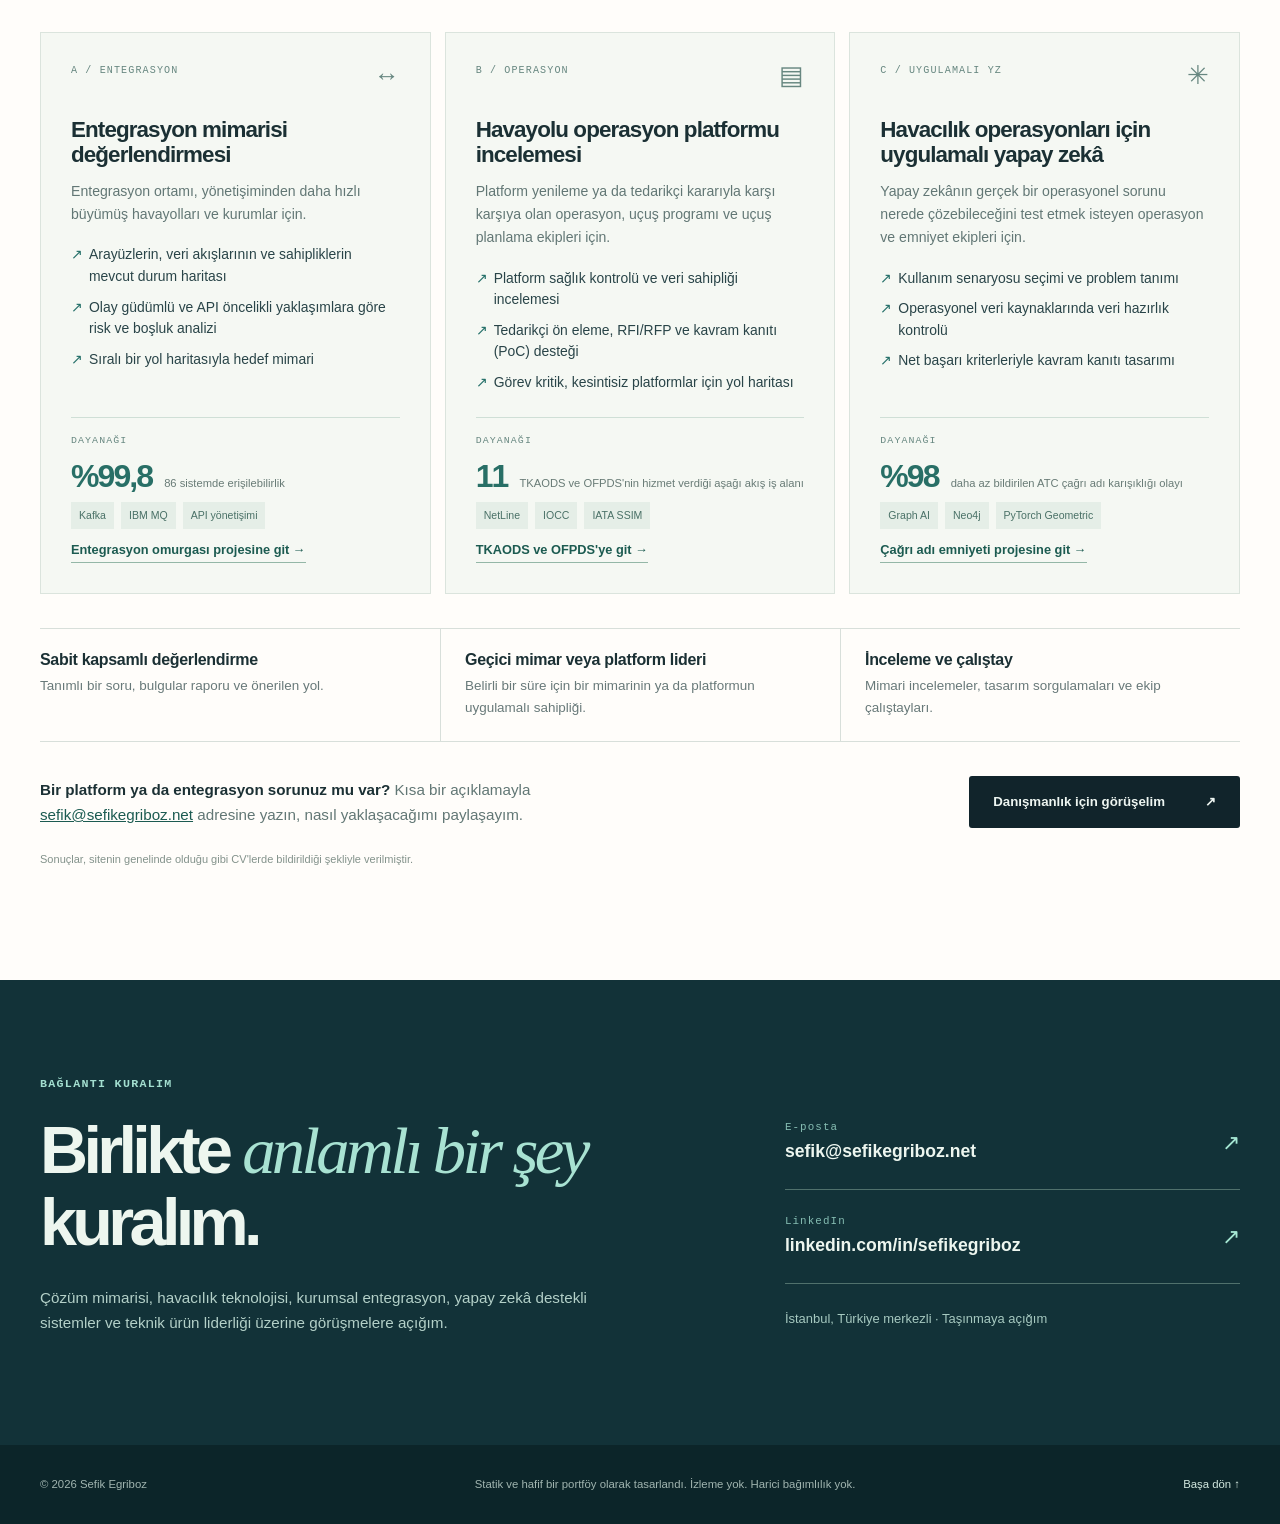
==== commit 82ae2578: "Update CV PDFs (11 Nov 2026) and add Senior to Solutions Architect titles - Replace the five role PD" ====
--- a/tr/index.html
+++ b/tr/index.html
@@ -3,22 +3,22 @@
 <head>
   <meta charset="utf-8">
   <meta name="viewport" content="width=device-width, initial-scale=1">
-  <meta name="description" content="Sefik Egriboz — havayolu BT'sinde deneyimli Solutions Architect: kurumsal entegrasyon, veri mimarisi, yapay zekâ destekli emniyet sistemleri ve teknik ürün teslimi.">
+  <meta name="description" content="Sefik Egriboz — havayolu BT'sinde deneyimli Senior Solutions Architect: kurumsal entegrasyon, veri mimarisi, yapay zekâ destekli emniyet sistemleri ve teknik ürün teslimi.">
   <meta name="theme-color" content="#11242b">
   <meta name="color-scheme" content="light">
   <meta property="og:type" content="website">
   <meta property="og:locale" content="tr_TR">
-  <meta property="og:title" content="Sefik Egriboz | Solutions Architect ve Havacılık BT">
+  <meta property="og:title" content="Sefik Egriboz | Senior Solutions Architect ve Havacılık BT">
   <meta property="og:description" content="Beş rol odaklı CV'yi, havacılık BT ve kurumsal entegrasyon projelerini ve görev kritik sistemlerdeki deneyimimi keşfedin.">
   <meta property="og:locale:alternate" content="en_US">
-  <meta property="og:image" content="https://sefikegriboz.net/social-preview.png">
+  <meta property="og:image" content="https://sefikegriboz.net/social-preview.png?v=20261111">
   <meta property="og:image:type" content="image/png">
   <meta property="og:image:width" content="1200">
   <meta property="og:image:height" content="630">
   <meta property="og:image:alt" content="Sefik Egriboz — Çözüm mimarisi, havacılık BT ve kurumsal entegrasyon">
   <meta name="twitter:card" content="summary_large_image">
-  <meta name="twitter:image" content="https://sefikegriboz.net/social-preview.png">
-  <title>Sefik Egriboz | Solutions Architect ve Havacılık BT</title>
+  <meta name="twitter:image" content="https://sefikegriboz.net/social-preview.png?v=20261111">
+  <title>Sefik Egriboz | Senior Solutions Architect ve Havacılık BT</title>
   <link rel="canonical" href="https://sefikegriboz.net/tr/">
   <meta property="og:url" content="https://sefikegriboz.net/tr/">
   <link rel="alternate" hreflang="en" href="https://sefikegriboz.net/">
@@ -26,7 +26,7 @@
   <link rel="alternate" hreflang="x-default" href="https://sefikegriboz.net/">
   <link rel="icon" href="../favicon.svg" type="image/svg+xml">
   <link rel="stylesheet" href="../style.css?v=20261109-icons">
-  <script src="../script.js?v=20261110" defer></script>
+  <script src="../script.js?v=20261111" defer></script>
 </head>
 <body>
   <a class="skip-link" href="#main">İçeriğe geç</a>
@@ -49,7 +49,7 @@
           <div class="eyebrow"><span class="eyebrow-line"></span><span>MÜHENDİSLİK · MİMARİ · TESLİMAT</span></div>
           <p class="hero-pretitle">Merhaba, ben <strong>Sefik Egriboz.</strong></p>
           <h1 id="hero-title">Durmaması gereken <span class="hero-italic">sistemler kuruyorum.</span></h1>
-          <p class="hero-lead"><strong>Havayolu BT'sinde deneyimli</strong> bir çözüm mimarıyım (Solutions Architect); kurumsal entegrasyonu, veri platformlarını, görev kritik operasyonları ve yapay zekâ destekli çözümleri bir araya getiriyorum.</p>
+          <p class="hero-lead"><strong>Havayolu BT'sinde deneyimli</strong> bir kıdemli çözüm mimarıyım (Senior Solutions Architect); kurumsal entegrasyonu, veri platformlarını, görev kritik operasyonları ve yapay zekâ destekli çözümleri bir araya getiriyorum.</p>
           <div class="hero-actions"><a class="btn btn-primary" href="#cv">CV profillerini incele <span aria-hidden="true">↗</span></a><a class="btn btn-outline" href="../Sefik_Egriboz_E.pdf" download>CV'yi indir <span aria-hidden="true">↓</span></a></div>
           <div class="hero-meta"><span><span class="meta-dot" aria-hidden="true"></span> İstanbul, Türkiye</span><span>Kalıcı teknik rollere açığım</span><span>Taşınmaya açığım</span></div>
         </div>
@@ -131,7 +131,7 @@
           <button type="button" class="focus-tab" data-focus="G" aria-pressed="false">Teslimat ve Dönüşüm</button>
         </div>
         <div class="focus-panel" id="focus-panel" aria-live="polite">
-          <div><span class="mono focus-label" id="focus-label">ODAK / E</span><h3 id="focus-title">Solutions Architect</h3><p id="focus-description">Kesintisiz çalışan kurumsal operasyonlar için olay güdümlü, API öncelikli entegrasyon ve veri platformları tasarlamak.</p><a id="focus-download" class="text-link" href="../Sefik_Egriboz_E.pdf" download>Bu CV'yi indir <span aria-hidden="true">↗</span></a></div>
+          <div><span class="mono focus-label" id="focus-label">ODAK / E</span><h3 id="focus-title">Senior Solutions Architect</h3><p id="focus-description">Kesintisiz çalışan kurumsal operasyonlar için olay güdümlü, API öncelikli entegrasyon ve veri platformları tasarlamak.</p><a id="focus-download" class="text-link" href="../Sefik_Egriboz_E.pdf" download>Bu CV'yi indir <span aria-hidden="true">↗</span></a></div>
           <div class="focus-points"><span class="mono">TEMEL GÜÇLÜ YANLAR</span><ul id="focus-list"><li>86 sistemi kapsayan kurumsal entegrasyon</li><li>Mimari yönetişim ve teknoloji yol haritaları</li><li>API öncelikli tasarım, veri akışı ve güvenilir operasyonlar</li></ul></div>
         </div>
       </div>
@@ -176,9 +176,9 @@
     <section class="section section-light credentials-section" id="credentials"><div class="container credential-grid"><div><div class="section-kicker">AKADEMİK ALTYAPI</div><h2 class="section-heading">Yaşam boyu öğrenmenin<br><em>temeli.</em></h2><p>Mimari, teslimat, bulut ve yapay zekâ alanlarında teknik eğitim, yönetim bakış açısı ve mesleki nitelikler.</p></div><div class="credential-columns"><div><h3>Eğitim</h3><div class="credential-entry"><strong>Yüksek Lisans (M.Sc.), Yönetim Mühendisliği</strong><span>İstanbul Teknik Üniversitesi</span></div><div class="credential-entry"><strong>Lisans (B.Sc.), Bilgisayar Mühendisliği</strong><span>İstanbul Üniversitesi</span></div><div class="credential-entry"><strong>Doktora ders aşaması — İşletme (Finans)</strong><span>Yeditepe Üniversitesi · Yalnızca ders aşaması, tamamlanmış bir doktora değildir</span></div><h3 class="credential-subhead">Diller</h3><div class="credential-entry"><strong>İngilizce</strong><span>C1 · Tam profesyonel yeterlilik</span></div><div class="credential-entry"><strong>Almanca</strong><span>A2 · B1 hedefiyle öğreniyorum</span></div><div class="credential-entry"><strong>Türkçe</strong><span>Ana dil</span></div></div><div><h3>Seçili sertifikalar</h3><div class="credential-entry"><strong><a class="credential-link" href="../certificates/Sefik_Egriboz_PMP.pdf" target="_blank" rel="noopener" aria-label="Project Management Professional (PMP) sertifikası, PDF, yeni sekmede açılır">Project Management Professional (PMP)&nbsp;<span class="credential-arrow" aria-hidden="true">↗</span></a></strong><span>PMI · PDF</span></div><div class="credential-entry"><strong><a class="credential-link" href="../certificates/Sefik_Egriboz_PSPO_I.pdf" target="_blank" rel="noopener" aria-label="Professional Scrum Product Owner I sertifikası, PDF, yeni sekmede açılır">Professional Scrum Product Owner I&nbsp;<span class="credential-arrow" aria-hidden="true">↗</span></a></strong><span>Scrum.org · PDF</span></div><div class="credential-entry"><strong><a class="credential-link" href="https://www.credly.com/badges/edf38120-2a36-4c42-8e64-8721676bbc11/public_url" target="_blank" rel="noopener" aria-label="AWS Certified AI Practitioner, Credly'de doğrula, yeni sekmede açılır">AWS Certified AI Practitioner&nbsp;<span class="credential-arrow" aria-hidden="true">↗</span></a></strong><span>Amazon Web Services · Credly</span></div><div class="credential-entry"><strong><a class="credential-link" href="https://www.credly.com/badges/56a1d5a8-90d3-4fad-a31d-5dba630f3f34/public_url" target="_blank" rel="noopener" aria-label="AWS Certified Cloud Practitioner, Credly'de doğrula, yeni sekmede açılır">AWS Certified Cloud Practitioner&nbsp;<span class="credential-arrow" aria-hidden="true">↗</span></a></strong><span>Amazon Web Services · Credly</span></div><div class="credential-entry"><strong><a class="credential-link" href="../certificates/Sefik_Egriboz_CS50_AI.pdf" target="_blank" rel="noopener" aria-label="CS50's Introduction to Artificial Intelligence with Python sertifikası, PDF, yeni sekmede açılır">CS50's Introduction to Artificial Intelligence with Python&nbsp;<span class="credential-arrow" aria-hidden="true">↗</span></a></strong><span>Harvard Üniversitesi (CS50) · PDF</span></div><div class="credential-entry"><strong><a class="credential-link" href="../certificates/Sefik_Egriboz_ITIL_Foundation.pdf" target="_blank" rel="noopener" aria-label="ITIL v3 Foundation sertifikası, PDF, yeni sekmede açılır">ITIL v3 Foundation&nbsp;<span class="credential-arrow" aria-hidden="true">↗</span></a></strong><span>BT Hizmet Yönetimi · PDF</span></div></div></div></div></section>
 
     <section class="section cv-section" id="cv"><div class="container"><div class="cv-header"><div><div class="section-kicker">İŞVERENLER VE İŞE ALIM EKİPLERİ İÇİN · CV'LER</div><h2 class="section-heading">Doğru görüşme için<br><em>doğru CV.</em></h2></div><p>Kalıcı roller ve işe alım görüşmeleri için buradan başlayın. Aynı kariyerin farklı yönlerini vurgulayan beş PDF CV'yi indirebilirsiniz. CV'ler İngilizcedir.</p></div><div class="cv-list">
-      <article class="cv-row"><div class="cv-code">E</div><div><h3>Solutions Architect</h3><p>Kurumsal entegrasyon · API ve veri mimarisi · Yapay zekâ destekli çözümler</p></div><a href="../Sefik_Egriboz_E.pdf" download class="cv-download" aria-label="Solutions Architect CV'sini indir, PDF">PDF <span aria-hidden="true">↓</span></a></article>
-      <article class="cv-row"><div class="cv-code">A</div><div><h3>Solutions Architect, Airline Operations</h3><p>Uçuş programı yönetimi ve dağıtımı · Operasyon kontrolü (IOCC) · Uçuş operasyonları ve planlaması</p></div><a href="../Sefik_Egriboz_A.pdf" download class="cv-download" aria-label="Airline Operations CV'sini indir, PDF">PDF <span aria-hidden="true">↓</span></a></article>
-      <article class="cv-row"><div class="cv-code">T</div><div><h3>Solutions Architect, Data &amp; AI</h3><p>Kurumsal entegrasyon · Veri platformları · Yapay zekâ destekli çözümler</p></div><a href="../Sefik_Egriboz_T.pdf" download class="cv-download" aria-label="Data ve AI CV'sini indir, PDF">PDF <span aria-hidden="true">↓</span></a></article>
+      <article class="cv-row"><div class="cv-code">E</div><div><h3>Senior Solutions Architect</h3><p>Kurumsal entegrasyon · API ve veri mimarisi · Yapay zekâ destekli çözümler</p></div><a href="../Sefik_Egriboz_E.pdf" download class="cv-download" aria-label="Senior Solutions Architect CV'sini indir, PDF">PDF <span aria-hidden="true">↓</span></a></article>
+      <article class="cv-row"><div class="cv-code">A</div><div><h3>Senior Solutions Architect, Airline Operations</h3><p>Kurumsal mimari · Uçuş programı yönetimi ve dağıtımı · Operasyon kontrolü (IOCC) · Uçuş operasyonları ve planlaması</p></div><a href="../Sefik_Egriboz_A.pdf" download class="cv-download" aria-label="Airline Operations CV'sini indir, PDF">PDF <span aria-hidden="true">↓</span></a></article>
+      <article class="cv-row"><div class="cv-code">T</div><div><h3>Senior Solutions Architect, Data &amp; AI</h3><p>Kurumsal entegrasyon · Veri platformları · Yapay zekâ destekli çözümler</p></div><a href="../Sefik_Egriboz_T.pdf" download class="cv-download" aria-label="Data ve AI CV'sini indir, PDF">PDF <span aria-hidden="true">↓</span></a></article>
       <article class="cv-row"><div class="cv-code">P</div><div><h3>Senior Platform Product Owner</h3><p>Ürün stratejisi · Çevik teslimat · Havayolu BT ve veri platformları · Program ve teslimat liderliği</p></div><a href="../Sefik_Egriboz_P.pdf" download class="cv-download" aria-label="Product Owner CV'sini indir, PDF">PDF <span aria-hidden="true">↓</span></a></article>
       <article class="cv-row"><div class="cv-code">G</div><div><h3>Technical Delivery &amp; Transformation Lead</h3><p>Program teslimi · Kurumsal entegrasyon · Dijital dönüşüm</p></div><a href="../Sefik_Egriboz_G.pdf" download class="cv-download" aria-label="Technical Delivery ve Transformation CV'sini indir, PDF">PDF <span aria-hidden="true">↓</span></a></article>
     </div></div></section>
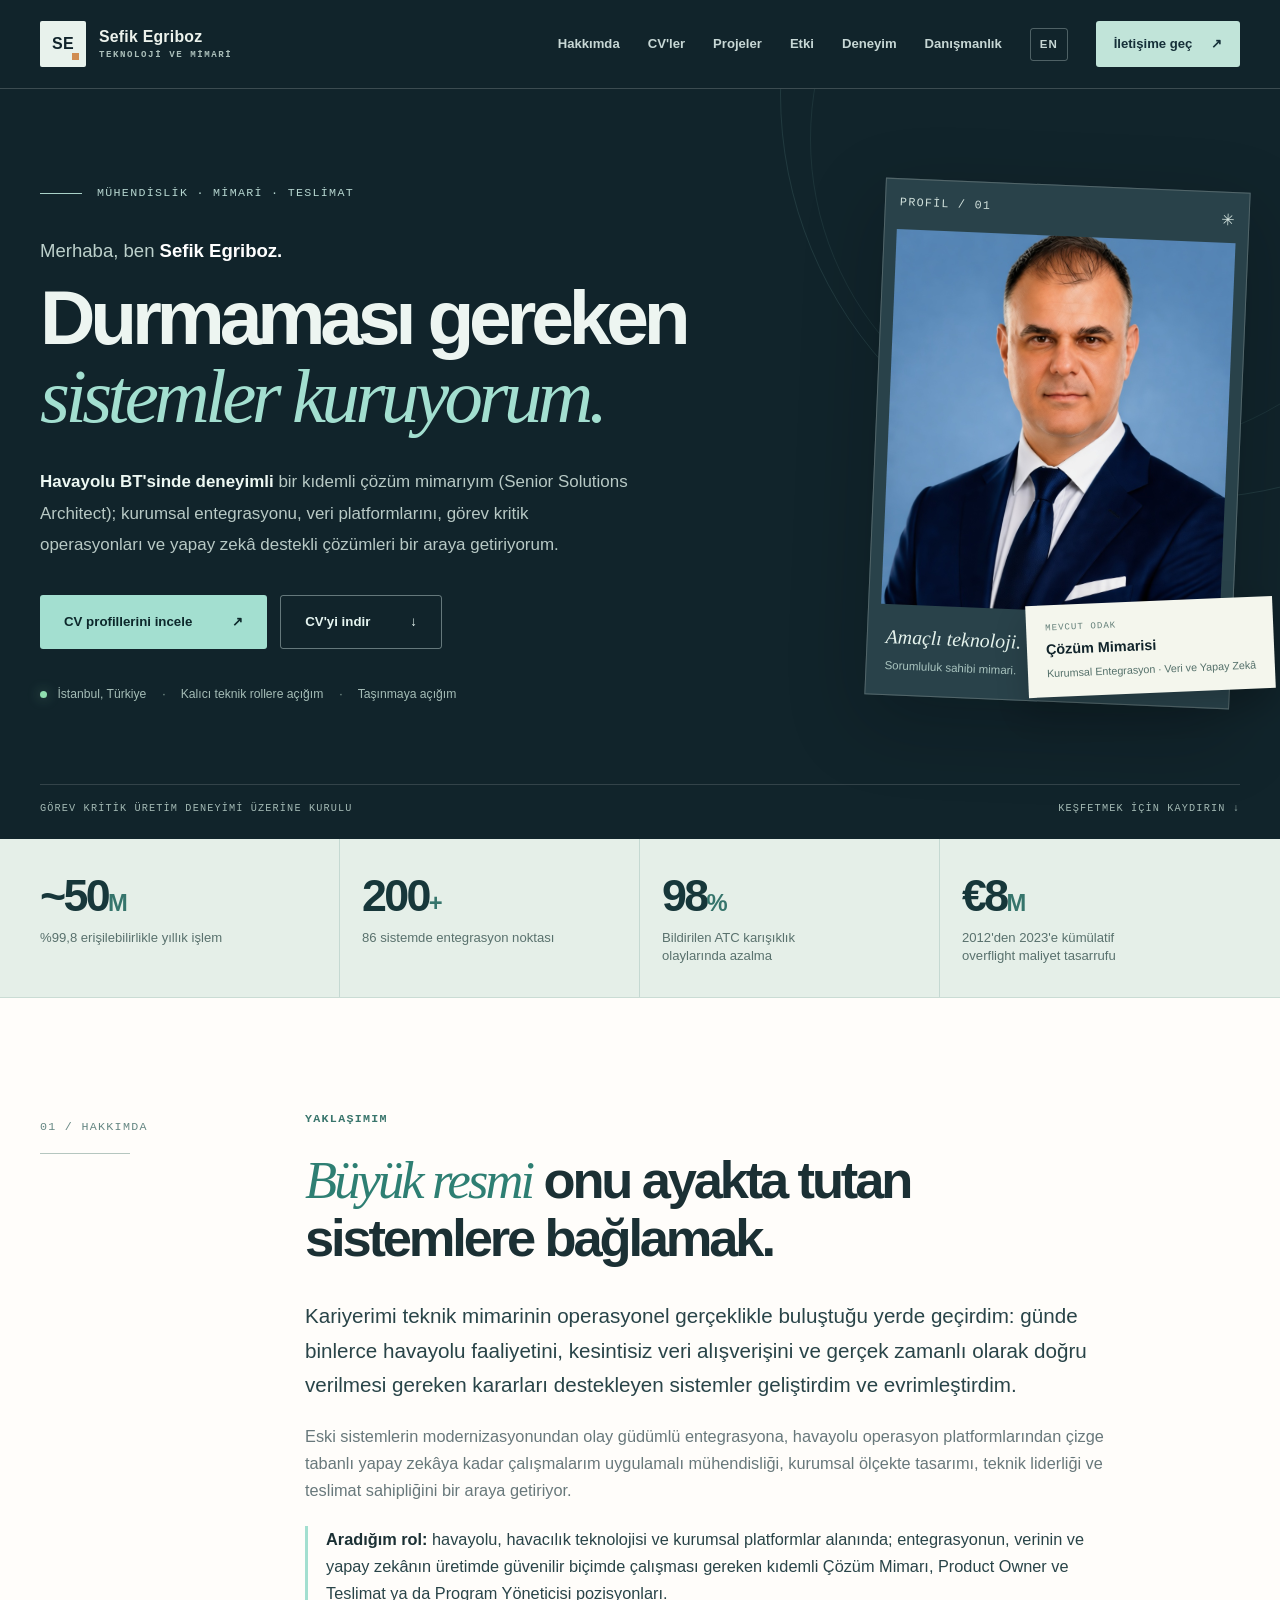
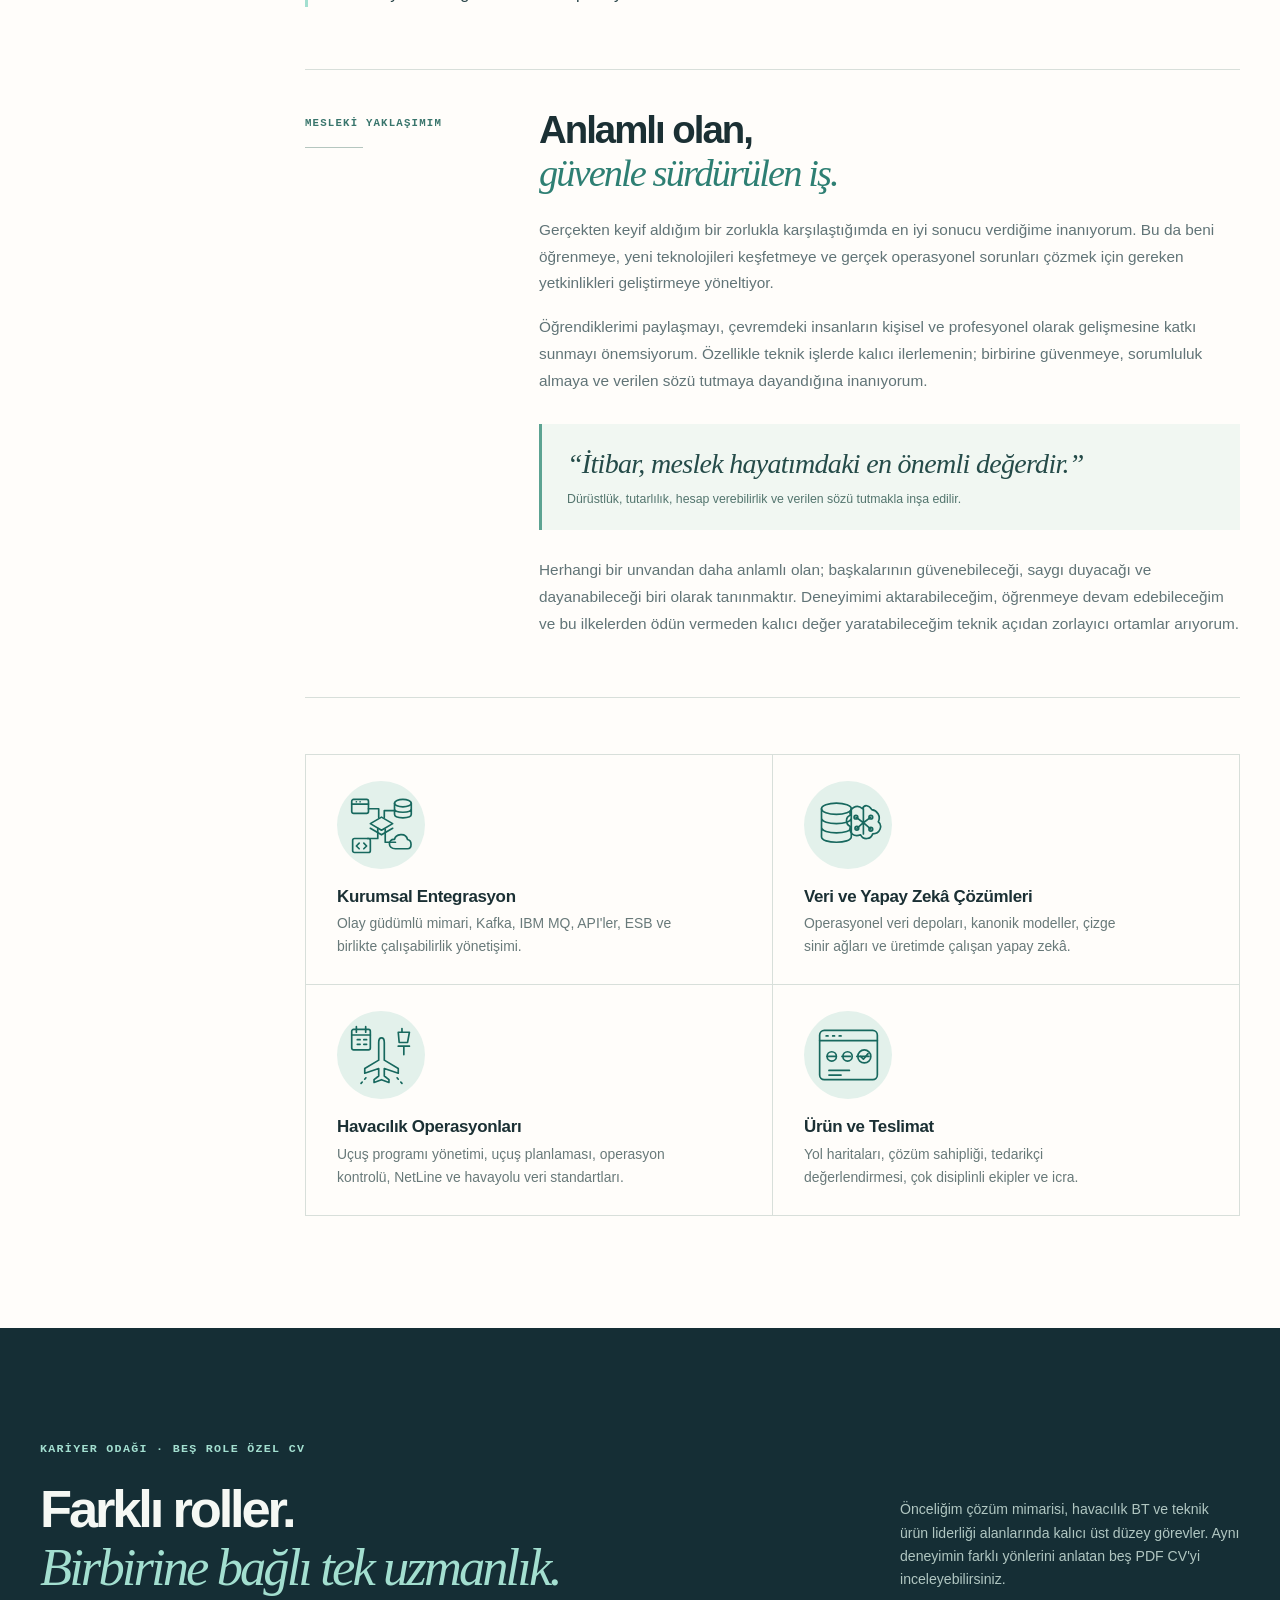
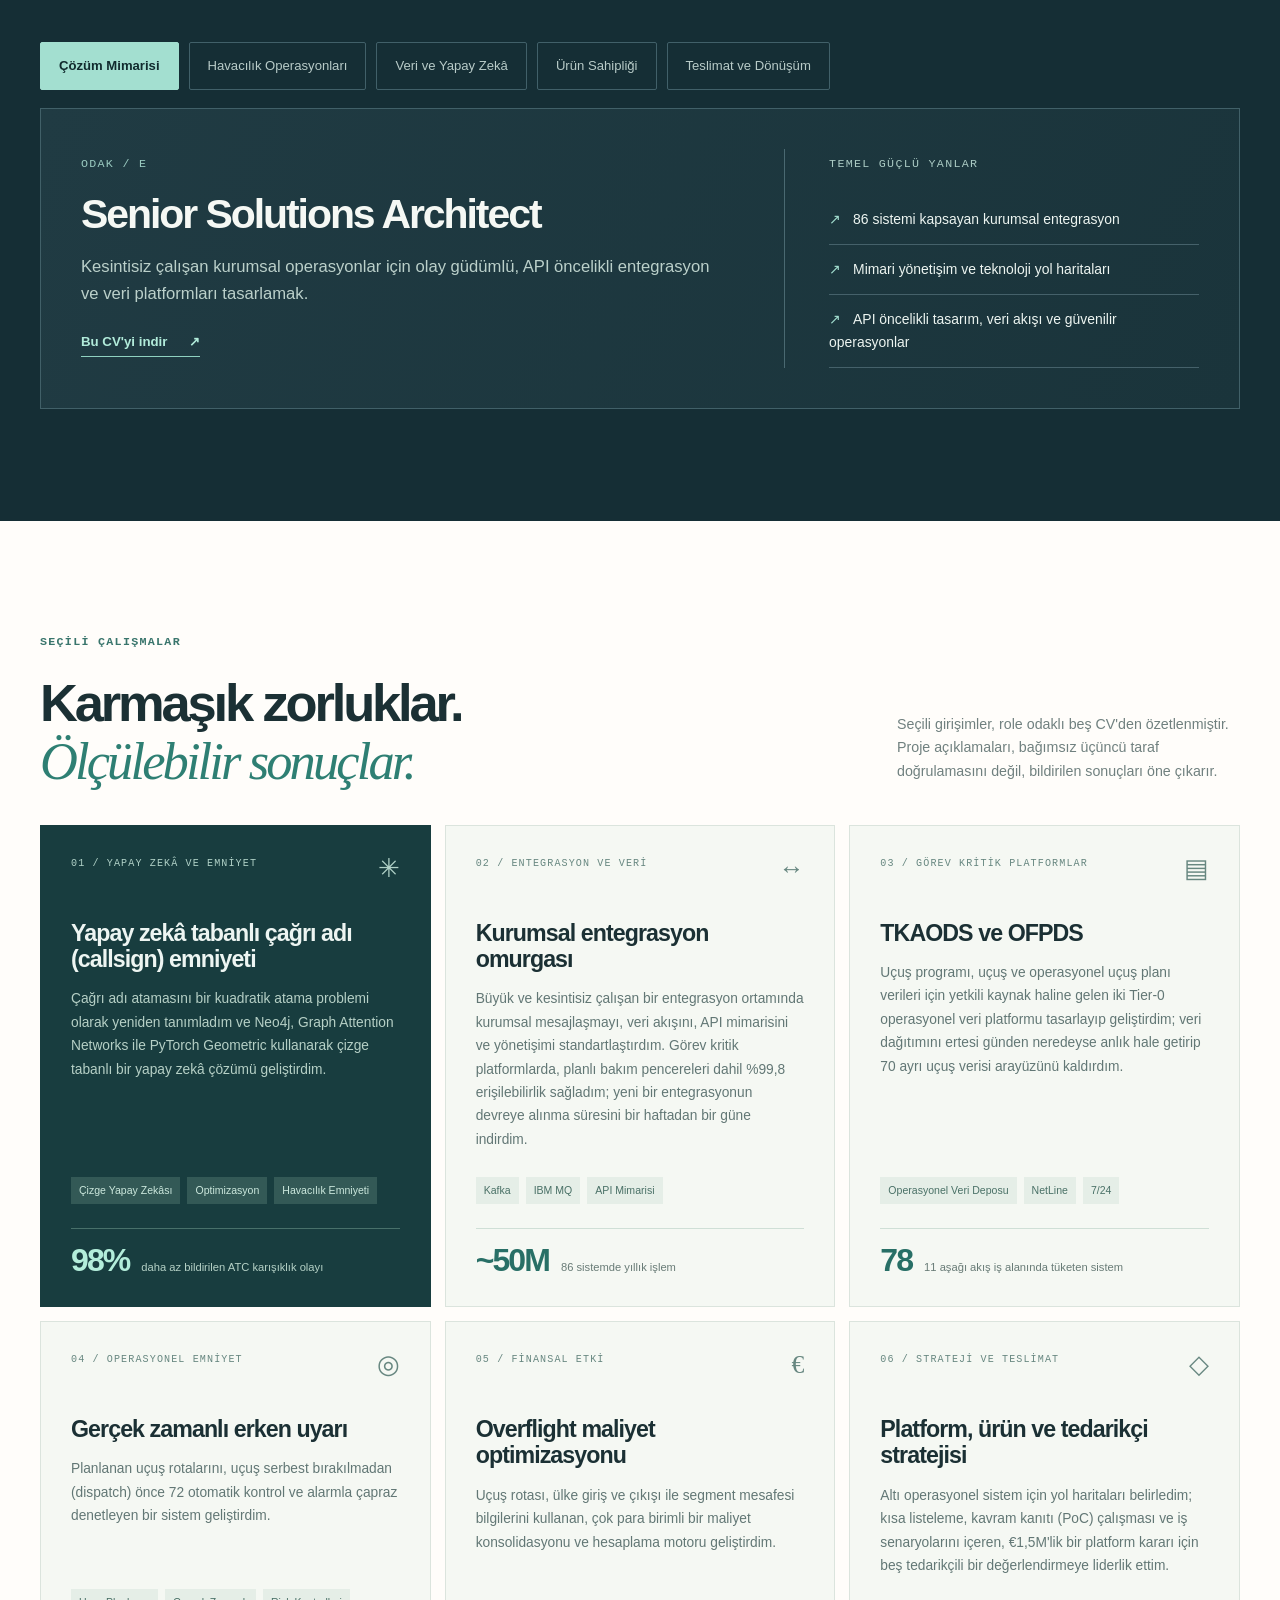
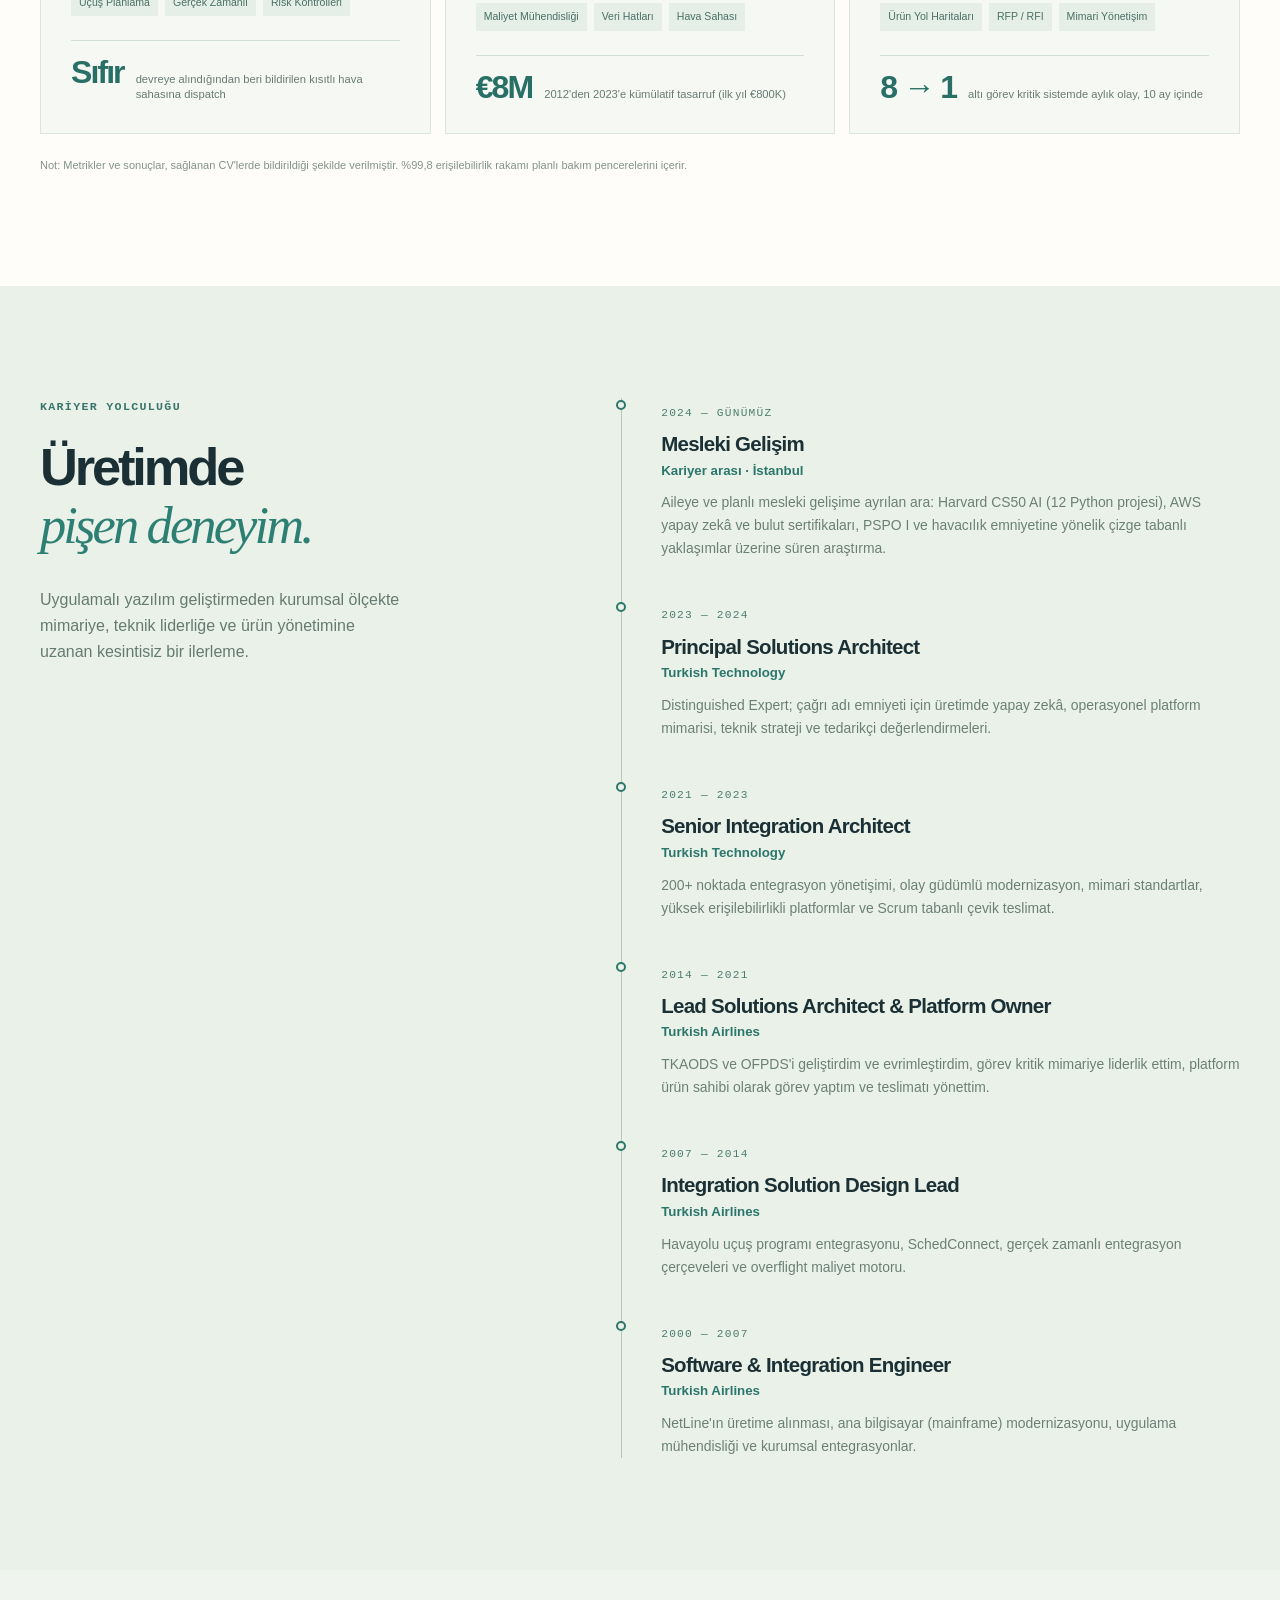
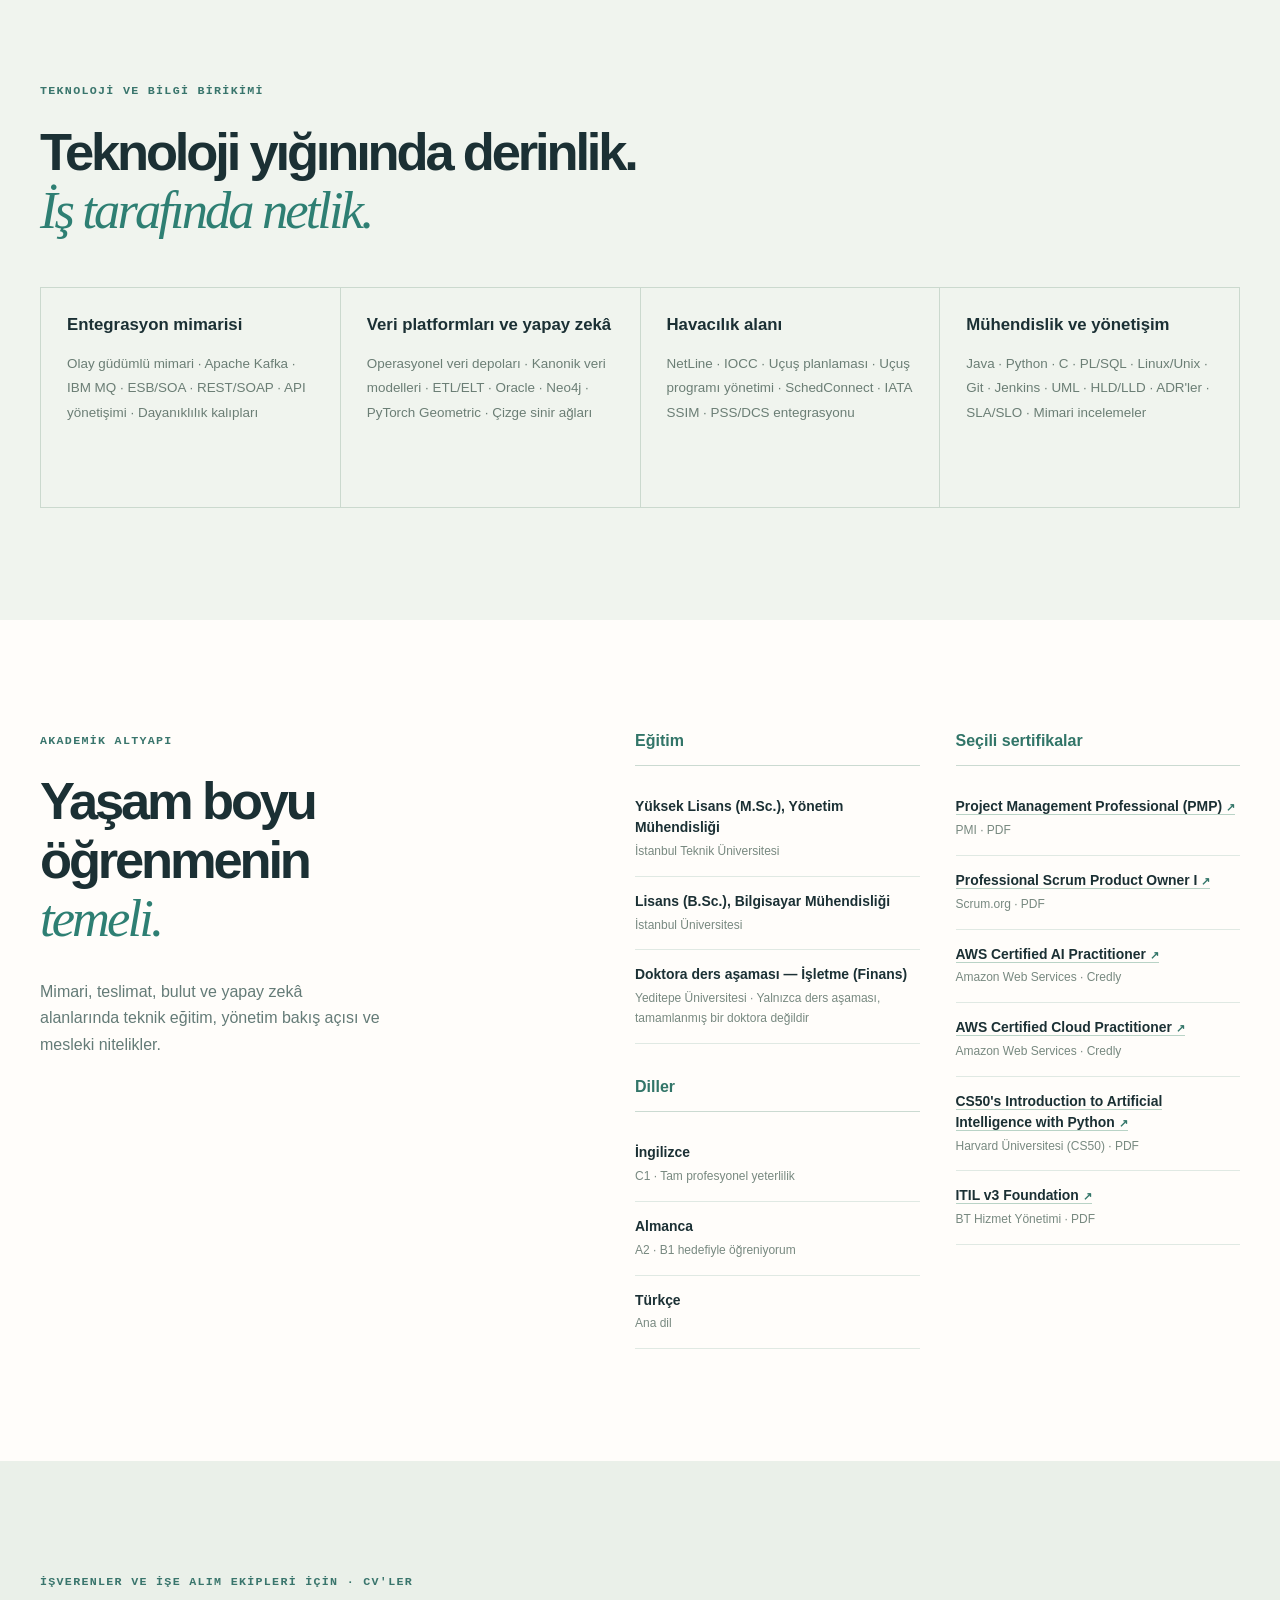
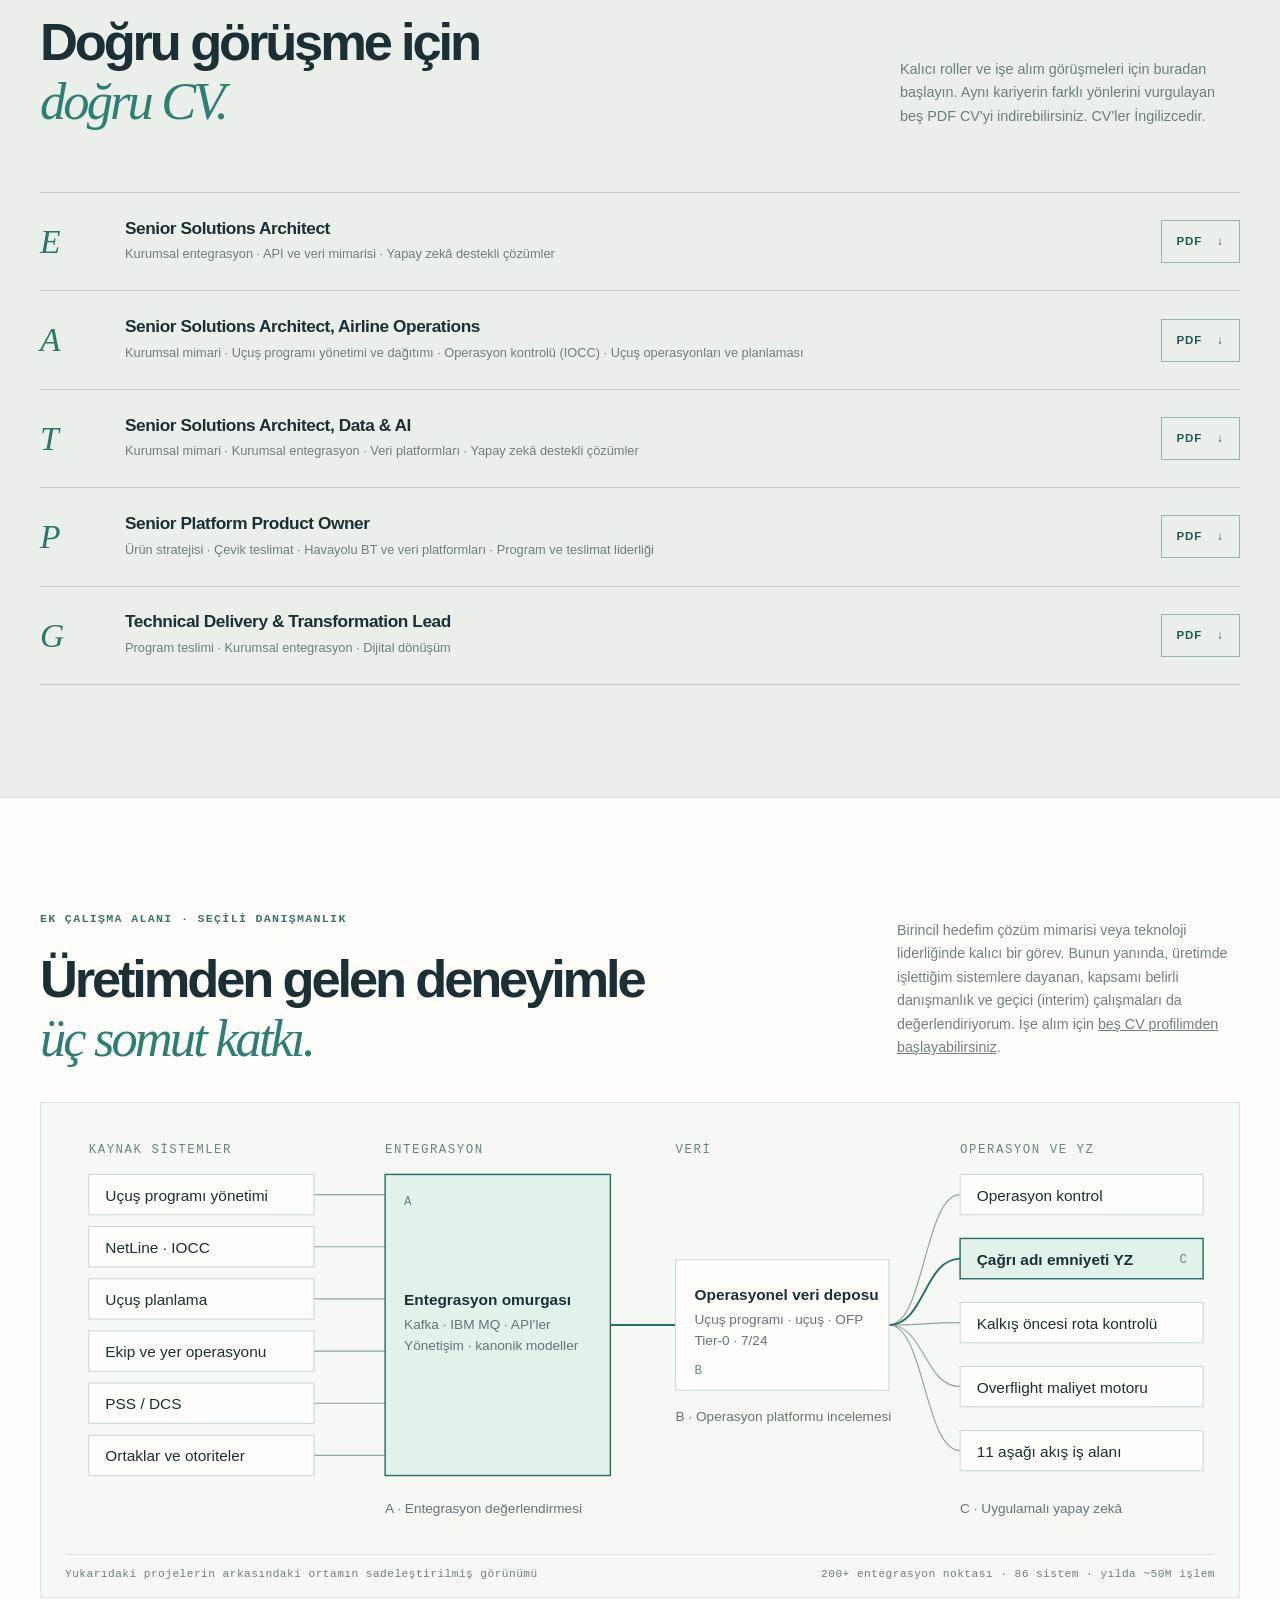
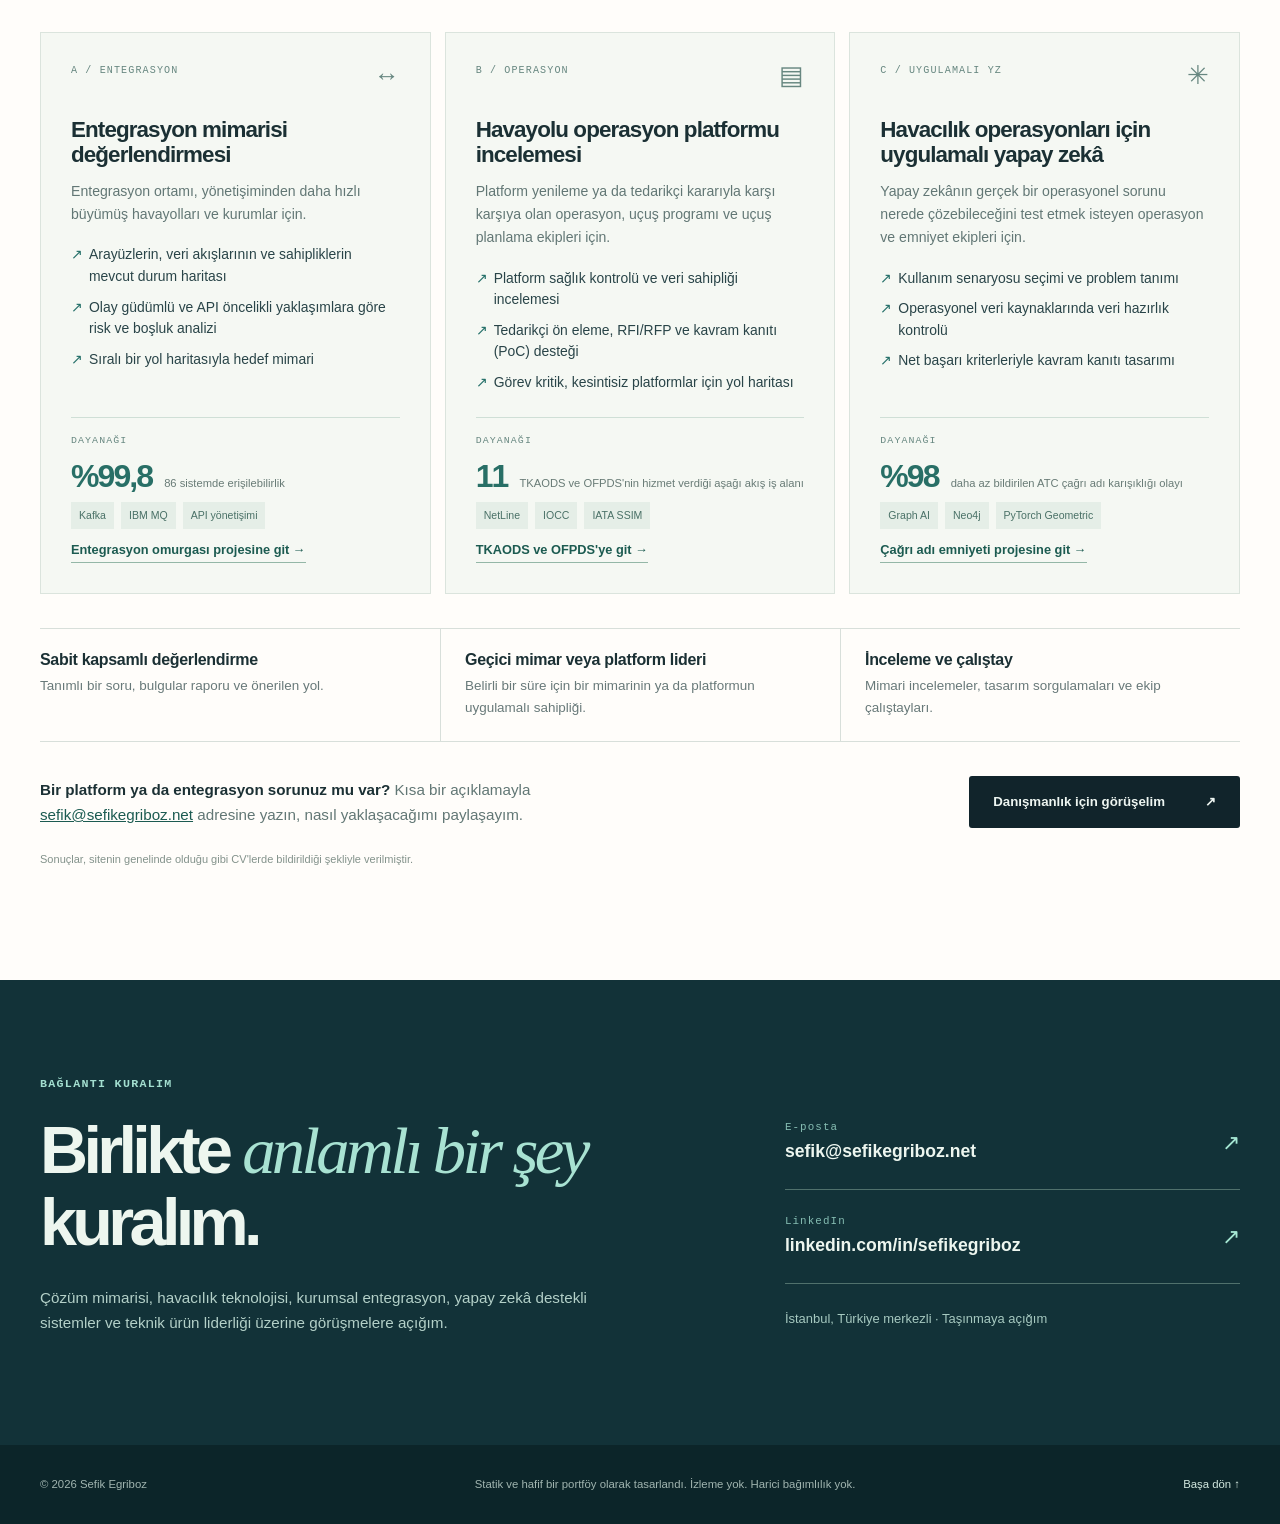
==== commit ae69870b: "Update A, E, T CV PDFs and add Enterprise Architecture to the T profile (11 Nov 2026) - A: eight lon" ====
--- a/tr/index.html
+++ b/tr/index.html
@@ -178,7 +178,7 @@
     <section class="section cv-section" id="cv"><div class="container"><div class="cv-header"><div><div class="section-kicker">İŞVERENLER VE İŞE ALIM EKİPLERİ İÇİN · CV'LER</div><h2 class="section-heading">Doğru görüşme için<br><em>doğru CV.</em></h2></div><p>Kalıcı roller ve işe alım görüşmeleri için buradan başlayın. Aynı kariyerin farklı yönlerini vurgulayan beş PDF CV'yi indirebilirsiniz. CV'ler İngilizcedir.</p></div><div class="cv-list">
       <article class="cv-row"><div class="cv-code">E</div><div><h3>Senior Solutions Architect</h3><p>Kurumsal entegrasyon · API ve veri mimarisi · Yapay zekâ destekli çözümler</p></div><a href="../Sefik_Egriboz_E.pdf" download class="cv-download" aria-label="Senior Solutions Architect CV'sini indir, PDF">PDF <span aria-hidden="true">↓</span></a></article>
       <article class="cv-row"><div class="cv-code">A</div><div><h3>Senior Solutions Architect, Airline Operations</h3><p>Kurumsal mimari · Uçuş programı yönetimi ve dağıtımı · Operasyon kontrolü (IOCC) · Uçuş operasyonları ve planlaması</p></div><a href="../Sefik_Egriboz_A.pdf" download class="cv-download" aria-label="Airline Operations CV'sini indir, PDF">PDF <span aria-hidden="true">↓</span></a></article>
-      <article class="cv-row"><div class="cv-code">T</div><div><h3>Senior Solutions Architect, Data &amp; AI</h3><p>Kurumsal entegrasyon · Veri platformları · Yapay zekâ destekli çözümler</p></div><a href="../Sefik_Egriboz_T.pdf" download class="cv-download" aria-label="Data ve AI CV'sini indir, PDF">PDF <span aria-hidden="true">↓</span></a></article>
+      <article class="cv-row"><div class="cv-code">T</div><div><h3>Senior Solutions Architect, Data &amp; AI</h3><p>Kurumsal mimari · Kurumsal entegrasyon · Veri platformları · Yapay zekâ destekli çözümler</p></div><a href="../Sefik_Egriboz_T.pdf" download class="cv-download" aria-label="Data ve AI CV'sini indir, PDF">PDF <span aria-hidden="true">↓</span></a></article>
       <article class="cv-row"><div class="cv-code">P</div><div><h3>Senior Platform Product Owner</h3><p>Ürün stratejisi · Çevik teslimat · Havayolu BT ve veri platformları · Program ve teslimat liderliği</p></div><a href="../Sefik_Egriboz_P.pdf" download class="cv-download" aria-label="Product Owner CV'sini indir, PDF">PDF <span aria-hidden="true">↓</span></a></article>
       <article class="cv-row"><div class="cv-code">G</div><div><h3>Technical Delivery &amp; Transformation Lead</h3><p>Program teslimi · Kurumsal entegrasyon · Dijital dönüşüm</p></div><a href="../Sefik_Egriboz_G.pdf" download class="cv-download" aria-label="Technical Delivery ve Transformation CV'sini indir, PDF">PDF <span aria-hidden="true">↓</span></a></article>
     </div></div></section>
